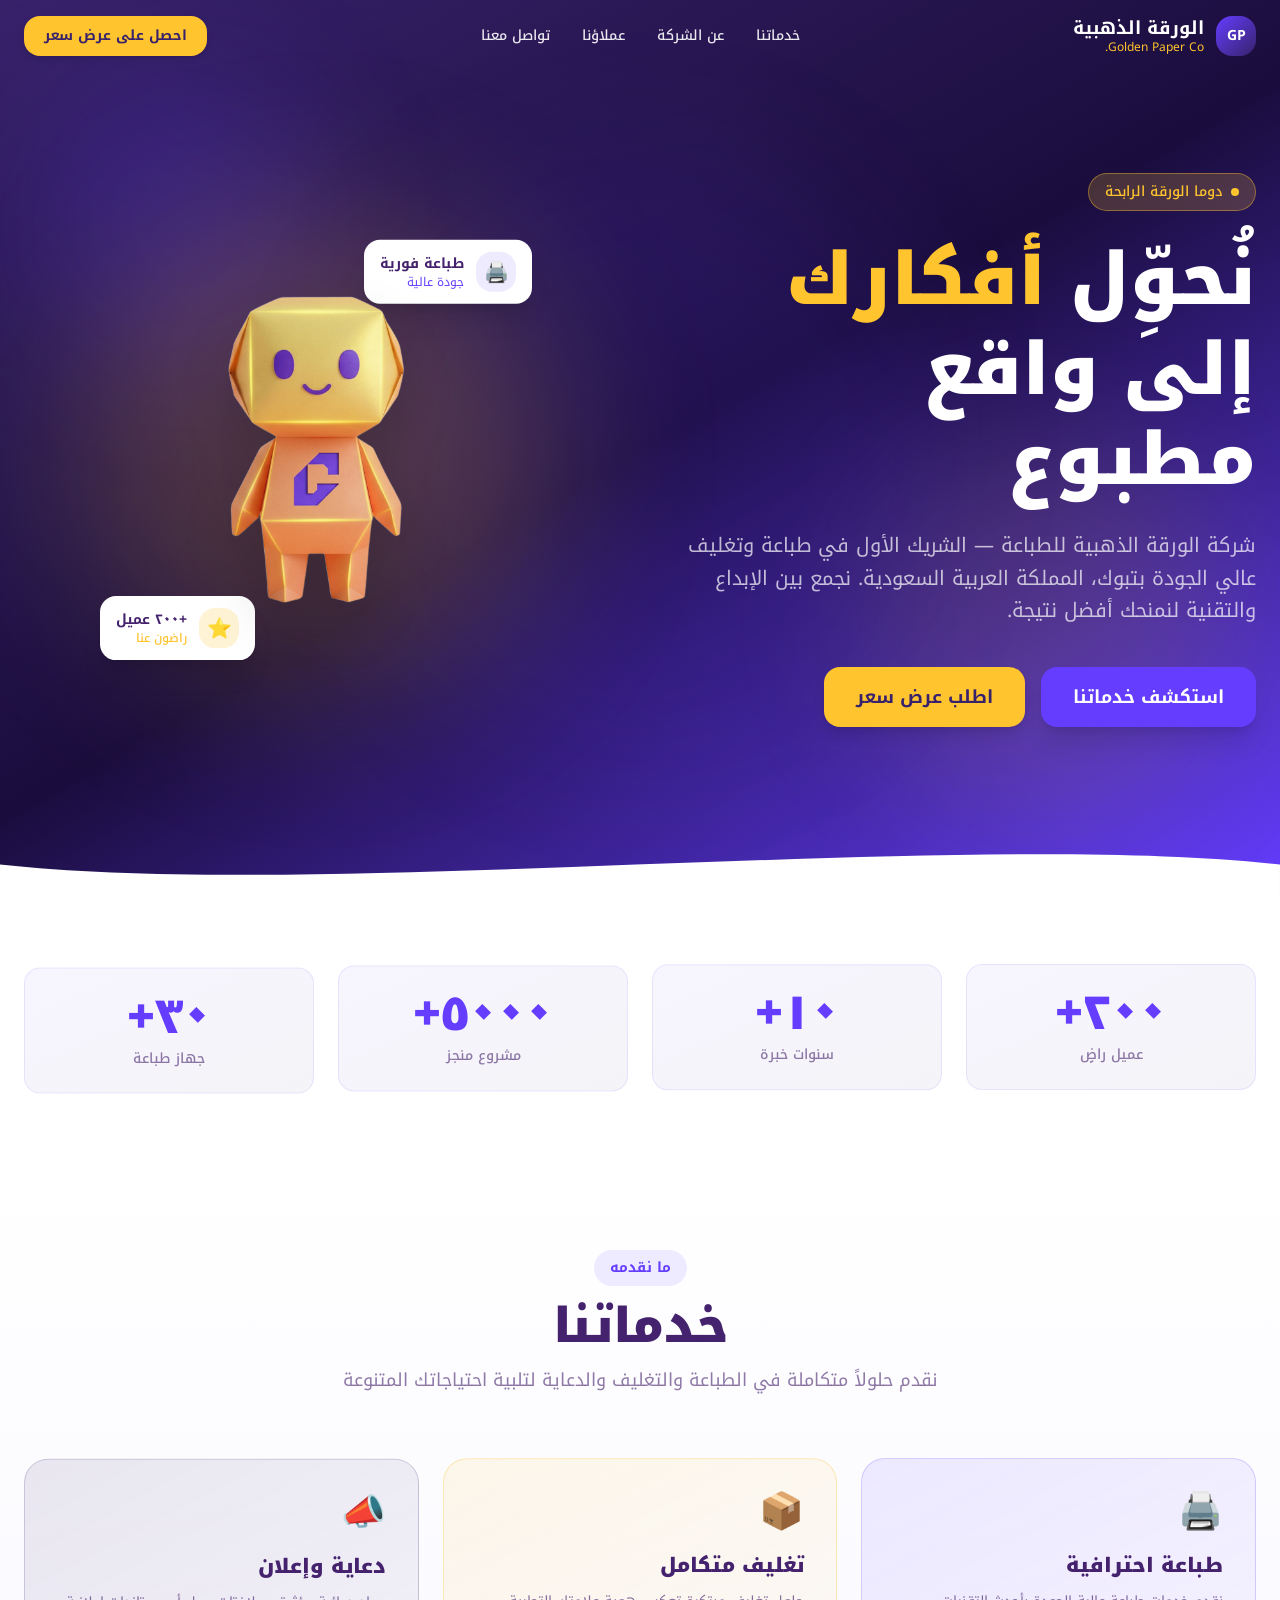
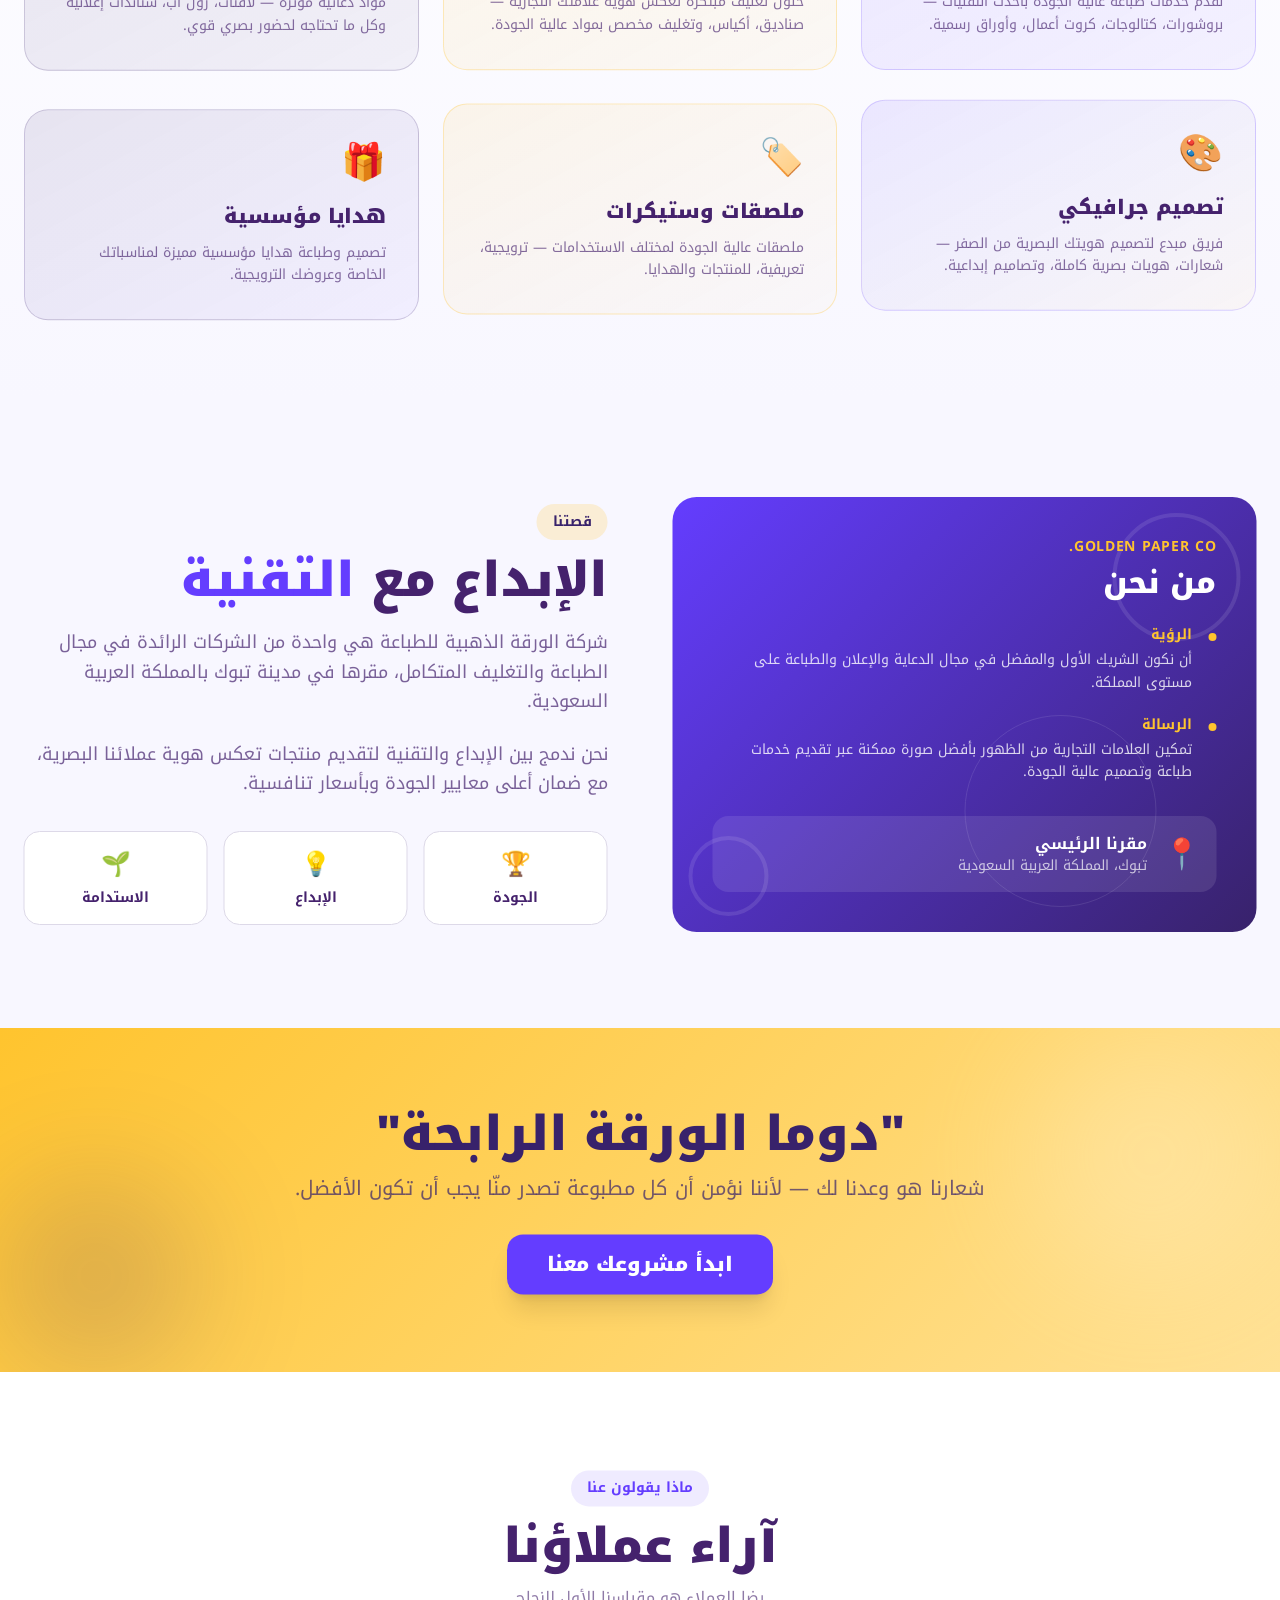
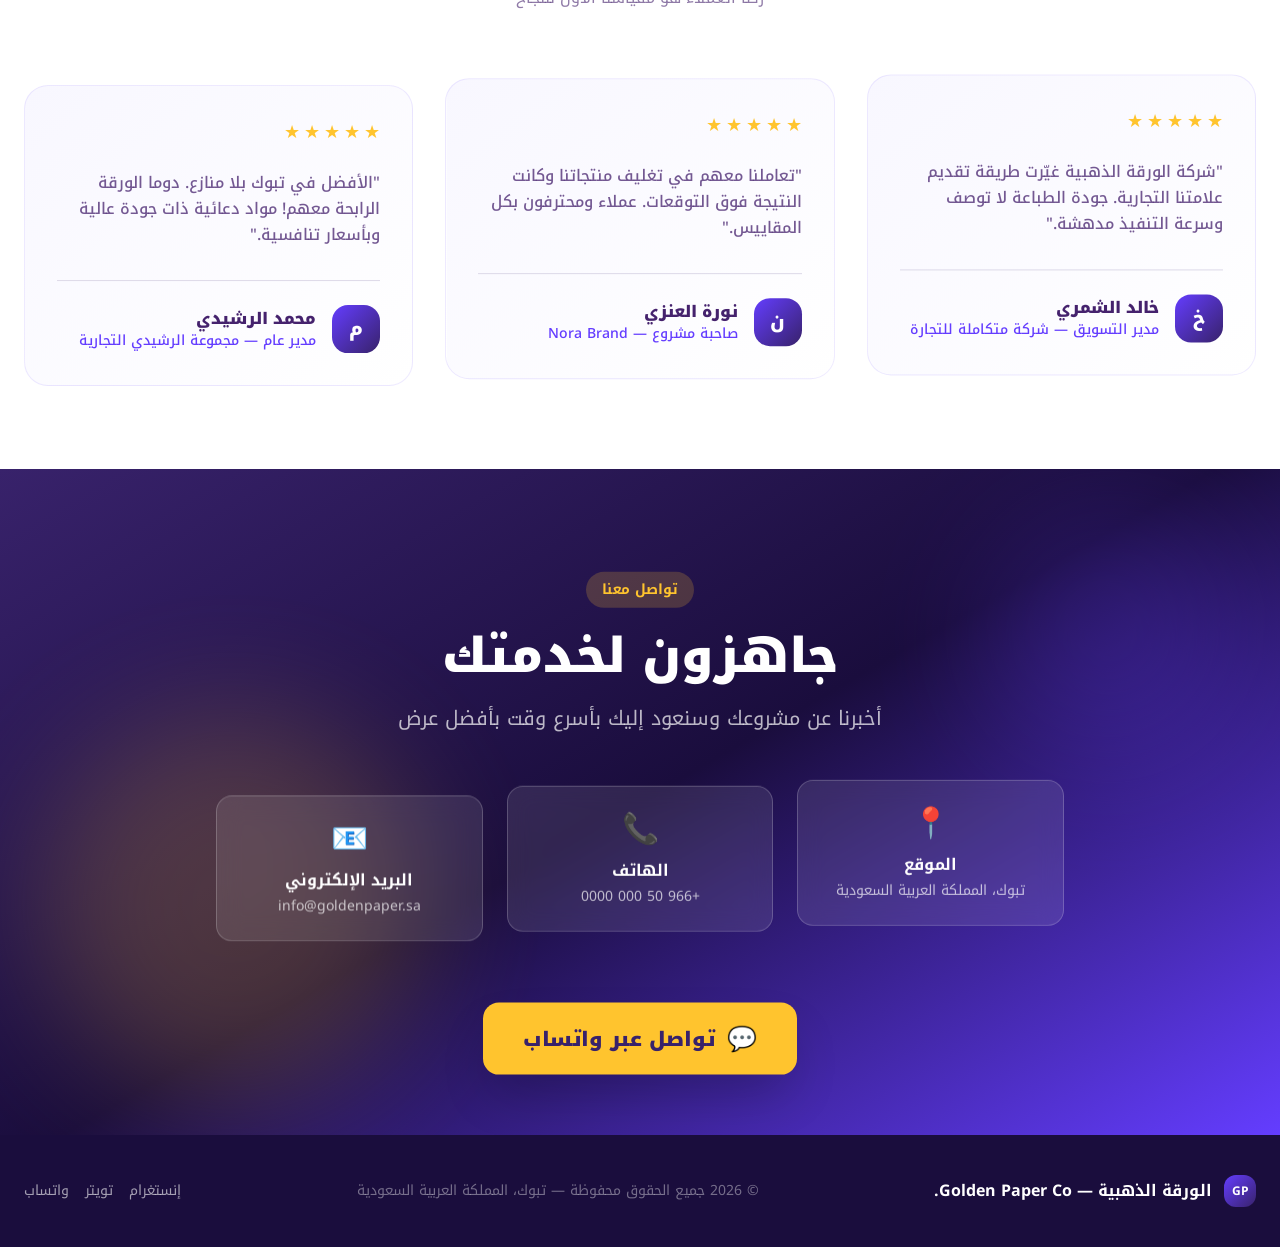
==== index.html @ 561e0253 "Add index.html" ====
<!DOCTYPE html>
<html lang="ar" dir="rtl">
  <head>
    <meta charset="UTF-8" />
    <meta name="viewport" content="width=device-width, initial-scale=1.0, maximum-scale=1" />
    <title>الورقة الذهبية للطباعة | Golden Paper Co.</title>
    <link rel="icon" type="image/svg+xml" href="./favicon.svg" />
    <link rel="preconnect" href="https://fonts.googleapis.com">
    <link rel="preconnect" href="https://fonts.gstatic.com" crossorigin>
    <link href="https://fonts.googleapis.com/css2?family=Noto+Kufi+Arabic:wght@300;400;500;600;700;800;900&family=Cairo:wght@400;600;700;800;900&display=swap" rel="stylesheet">
    <script type="module" crossorigin src="./assets/index-0YyhWwNu.js"></script>
    <link rel="stylesheet" crossorigin href="./assets/index-PAVmqvat.css">
  </head>
  <body>
    <div id="root"></div>
  </body>
</html>
---- assets/index-PAVmqvat.css ----
@layer properties{@supports (((-webkit-hyphens:none)) and (not (margin-trim:inline))) or ((-moz-orient:inline) and (not (color:rgb(from red r g b)))){*,:before,:after,::backdrop{--tw-translate-x:0;--tw-translate-y:0;--tw-translate-z:0;--tw-scale-x:1;--tw-scale-y:1;--tw-scale-z:1;--tw-rotate-x:initial;--tw-rotate-y:initial;--tw-rotate-z:initial;--tw-skew-x:initial;--tw-skew-y:initial;--tw-space-y-reverse:0;--tw-space-x-reverse:0;--tw-border-style:solid;--tw-gradient-position:initial;--tw-gradient-from:#0000;--tw-gradient-via:#0000;--tw-gradient-to:#0000;--tw-gradient-stops:initial;--tw-gradient-via-stops:initial;--tw-gradient-from-position:0%;--tw-gradient-via-position:50%;--tw-gradient-to-position:100%;--tw-leading:initial;--tw-font-weight:initial;--tw-tracking:initial;--tw-ordinal:initial;--tw-slashed-zero:initial;--tw-numeric-figure:initial;--tw-numeric-spacing:initial;--tw-numeric-fraction:initial;--tw-shadow:0 0 #0000;--tw-shadow-color:initial;--tw-shadow-alpha:100%;--tw-inset-shadow:0 0 #0000;--tw-inset-shadow-color:initial;--tw-inset-shadow-alpha:100%;--tw-ring-color:initial;--tw-ring-shadow:0 0 #0000;--tw-inset-ring-color:initial;--tw-inset-ring-shadow:0 0 #0000;--tw-ring-inset:initial;--tw-ring-offset-width:0px;--tw-ring-offset-color:#fff;--tw-ring-offset-shadow:0 0 #0000;--tw-outline-style:solid;--tw-blur:initial;--tw-brightness:initial;--tw-contrast:initial;--tw-grayscale:initial;--tw-hue-rotate:initial;--tw-invert:initial;--tw-opacity:initial;--tw-saturate:initial;--tw-sepia:initial;--tw-drop-shadow:initial;--tw-drop-shadow-color:initial;--tw-drop-shadow-alpha:100%;--tw-drop-shadow-size:initial;--tw-backdrop-blur:initial;--tw-backdrop-brightness:initial;--tw-backdrop-contrast:initial;--tw-backdrop-grayscale:initial;--tw-backdrop-hue-rotate:initial;--tw-backdrop-invert:initial;--tw-backdrop-opacity:initial;--tw-backdrop-saturate:initial;--tw-backdrop-sepia:initial;--tw-duration:initial;--tw-ease:initial;--tw-content:"";--tw-animation-delay:0s;--tw-animation-direction:normal;--tw-animation-duration:initial;--tw-animation-fill-mode:none;--tw-animation-iteration-count:1;--tw-enter-blur:0;--tw-enter-opacity:1;--tw-enter-rotate:0;--tw-enter-scale:1;--tw-enter-translate-x:0;--tw-enter-translate-y:0;--tw-exit-blur:0;--tw-exit-opacity:1;--tw-exit-rotate:0;--tw-exit-scale:1;--tw-exit-translate-x:0;--tw-exit-translate-y:0}}}@layer theme{:root,:host{--color-red-50:oklch(97.1% .013 17.38);--color-red-300:oklch(80.8% .114 19.571);--color-red-400:oklch(70.4% .191 22.216);--color-red-500:oklch(63.7% .237 25.331);--color-red-600:oklch(57.7% .245 27.325);--color-gray-50:oklch(98.5% .002 247.839);--color-gray-600:oklch(44.6% .03 256.802);--color-gray-900:oklch(21% .034 264.665);--color-black:#000;--color-white:#fff;--spacing:.25rem;--container-sm:24rem;--container-md:28rem;--container-lg:32rem;--container-xl:36rem;--container-2xl:42rem;--container-4xl:56rem;--container-7xl:80rem;--text-xs:.75rem;--text-xs--line-height:calc(1 / .75);--text-sm:.875rem;--text-sm--line-height:calc(1.25 / .875);--text-base:1rem;--text-base--line-height: 1.5 ;--text-lg:1.125rem;--text-lg--line-height:calc(1.75 / 1.125);--text-xl:1.25rem;--text-xl--line-height:calc(1.75 / 1.25);--text-2xl:1.5rem;--text-2xl--line-height:calc(2 / 1.5);--text-3xl:1.875rem;--text-3xl--line-height: 1.2 ;--text-4xl:2.25rem;--text-4xl--line-height:calc(2.5 / 2.25);--text-5xl:3rem;--text-5xl--line-height:1;--text-6xl:3.75rem;--text-6xl--line-height:1;--text-7xl:4.5rem;--text-7xl--line-height:1;--font-weight-normal:400;--font-weight-medium:500;--font-weight-semibold:600;--font-weight-bold:700;--font-weight-black:900;--tracking-tight:-.025em;--tracking-wider:.05em;--tracking-widest:.1em;--leading-tight:1.25;--leading-snug:1.375;--leading-normal:1.5;--leading-relaxed:1.625;--radius-2xl:1rem;--radius-3xl:1.5rem;--drop-shadow-2xl:0 25px 25px #00000026;--ease-in-out:cubic-bezier(.4, 0, .2, 1);--animate-spin:spin 1s linear infinite;--animate-pulse:pulse 2s cubic-bezier(.4, 0, .6, 1) infinite;--blur-md:12px;--blur-3xl:64px;--aspect-video:16 / 9;--default-transition-duration:.15s;--default-transition-timing-function:cubic-bezier(.4, 0, .2, 1);--default-font-family:var(--app-font-sans);--default-mono-font-family:var(--app-font-mono);--color-border:hsl(var(--border))}}@layer base{*,:after,:before,::backdrop{box-sizing:border-box;border:0 solid;margin:0;padding:0}::file-selector-button{box-sizing:border-box;border:0 solid;margin:0;padding:0}html,:host{-webkit-text-size-adjust:100%;tab-size:4;line-height:1.5;font-family:var(--default-font-family,ui-sans-serif, system-ui, sans-serif, "Apple Color Emoji", "Segoe UI Emoji", "Segoe UI Symbol", "Noto Color Emoji");font-feature-settings:var(--default-font-feature-settings,normal);font-variation-settings:var(--default-font-variation-settings,normal);-webkit-tap-highlight-color:transparent}hr{height:0;color:inherit;border-top-width:1px}abbr:where([title]){-webkit-text-decoration:underline dotted;text-decoration:underline dotted}h1,h2,h3,h4,h5,h6{font-size:inherit;font-weight:inherit}a{color:inherit;-webkit-text-decoration:inherit;text-decoration:inherit}b,strong{font-weight:bolder}code,kbd,samp,pre{font-family:var(--default-mono-font-family,ui-monospace, SFMono-Regular, Menlo, Monaco, Consolas, "Liberation Mono", "Courier New", monospace);font-feature-settings:var(--default-mono-font-feature-settings,normal);font-variation-settings:var(--default-mono-font-variation-settings,normal);font-size:1em}small{font-size:80%}sub,sup{vertical-align:baseline;font-size:75%;line-height:0;position:relative}sub{bottom:-.25em}sup{top:-.5em}table{text-indent:0;border-color:inherit;border-collapse:collapse}:-moz-focusring{outline:auto}progress{vertical-align:baseline}summary{display:list-item}ol,ul,menu{list-style:none}img,svg,video,canvas,audio,iframe,embed,object{vertical-align:middle;display:block}img,video{max-width:100%;height:auto}button,input,select,optgroup,textarea{font:inherit;font-feature-settings:inherit;font-variation-settings:inherit;letter-spacing:inherit;color:inherit;opacity:1;background-color:#0000;border-radius:0}::file-selector-button{font:inherit;font-feature-settings:inherit;font-variation-settings:inherit;letter-spacing:inherit;color:inherit;opacity:1;background-color:#0000;border-radius:0}:where(select:is([multiple],[size])) optgroup{font-weight:bolder}:where(select:is([multiple],[size])) optgroup option{padding-inline-start:20px}::file-selector-button{margin-inline-end:4px}::placeholder{opacity:1}@supports (not ((-webkit-appearance:-apple-pay-button))) or (contain-intrinsic-size:1px){::placeholder{color:currentColor}@supports (color:color-mix(in lab,red,red)){::placeholder{color:color-mix(in oklab,currentcolor 50%,transparent)}}}textarea{resize:vertical}::-webkit-search-decoration{-webkit-appearance:none}::-webkit-date-and-time-value{min-height:1lh;text-align:inherit}::-webkit-datetime-edit{display:inline-flex}::-webkit-datetime-edit-fields-wrapper{padding:0}::-webkit-datetime-edit{padding-block:0}::-webkit-datetime-edit-year-field{padding-block:0}::-webkit-datetime-edit-month-field{padding-block:0}::-webkit-datetime-edit-day-field{padding-block:0}::-webkit-datetime-edit-hour-field{padding-block:0}::-webkit-datetime-edit-minute-field{padding-block:0}::-webkit-datetime-edit-second-field{padding-block:0}::-webkit-datetime-edit-millisecond-field{padding-block:0}::-webkit-datetime-edit-meridiem-field{padding-block:0}::-webkit-calendar-picker-indicator{line-height:1}:-moz-ui-invalid{box-shadow:none}button,input:where([type=button],[type=reset],[type=submit]){appearance:button}::file-selector-button{appearance:button}::-webkit-inner-spin-button{height:auto}::-webkit-outer-spin-button{height:auto}[hidden]:where(:not([hidden=until-found])){display:none!important}*{border-color:hsl(var(--border))}body{background-color:hsl(var(--background));font-family:var(--app-font-sans);color:hsl(var(--foreground));-webkit-font-smoothing:antialiased;-moz-osx-font-smoothing:grayscale;direction:rtl}}@layer components;@layer utilities{.\@container\/field-group{container:field-group/inline-size}.pointer-events-auto{pointer-events:auto}.pointer-events-none{pointer-events:none}.invisible{visibility:hidden}.visible{visibility:visible}.sr-only{clip-path:inset(50%);white-space:nowrap;border-width:0;width:1px;height:1px;margin:-1px;padding:0;position:absolute;overflow:hidden}.absolute{position:absolute}.fixed{position:fixed}.relative{position:relative}.static{position:static}.inset-0{inset:calc(var(--spacing) * 0)}.inset-x-0{inset-inline:calc(var(--spacing) * 0)}.inset-y-0{inset-block:calc(var(--spacing) * 0)}.start{inset-inline-start:var(--spacing)}.-top-6{top:calc(var(--spacing) * -6)}.-top-12{top:calc(var(--spacing) * -12)}.top-0{top:calc(var(--spacing) * 0)}.top-1\.5{top:calc(var(--spacing) * 1.5)}.top-1\/2{top:50%}.top-2{top:calc(var(--spacing) * 2)}.top-3\.5{top:calc(var(--spacing) * 3.5)}.top-4{top:calc(var(--spacing) * 4)}.top-10{top:calc(var(--spacing) * 10)}.top-20{top:calc(var(--spacing) * 20)}.top-\[1px\]{top:1px}.top-\[50\%\]{top:50%}.top-\[60\%\]{top:60%}.top-full{top:100%}.-right-6{right:calc(var(--spacing) * -6)}.-right-12{right:calc(var(--spacing) * -12)}.right-0{right:calc(var(--spacing) * 0)}.right-1{right:calc(var(--spacing) * 1)}.right-2{right:calc(var(--spacing) * 2)}.right-3{right:calc(var(--spacing) * 3)}.right-4{right:calc(var(--spacing) * 4)}.right-10{right:calc(var(--spacing) * 10)}.-bottom-6{bottom:calc(var(--spacing) * -6)}.-bottom-12{bottom:calc(var(--spacing) * -12)}.bottom-0{bottom:calc(var(--spacing) * 0)}.bottom-4{bottom:calc(var(--spacing) * 4)}.bottom-10{bottom:calc(var(--spacing) * 10)}.bottom-20{bottom:calc(var(--spacing) * 20)}.-left-6{left:calc(var(--spacing) * -6)}.-left-12{left:calc(var(--spacing) * -12)}.left-0{left:calc(var(--spacing) * 0)}.left-1\/2{left:50%}.left-2{left:calc(var(--spacing) * 2)}.left-4{left:calc(var(--spacing) * 4)}.left-10{left:calc(var(--spacing) * 10)}.left-\[50\%\]{left:50%}.z-10{z-index:10}.z-20{z-index:20}.z-50{z-index:50}.z-\[1\]{z-index:1}.z-\[100\]{z-index:100}.order-first{order:-9999}.order-last{order:9999}.\!m-0{margin:calc(var(--spacing) * 0)!important}.-mx-1{margin-inline:calc(var(--spacing) * -1)}.mx-2{margin-inline:calc(var(--spacing) * 2)}.mx-3\.5{margin-inline:calc(var(--spacing) * 3.5)}.mx-4{margin-inline:calc(var(--spacing) * 4)}.mx-auto{margin-inline:auto}.-my-2{margin-block:calc(var(--spacing) * -2)}.my-0{margin-block:calc(var(--spacing) * 0)}.my-0\.5{margin-block:calc(var(--spacing) * .5)}.my-1{margin-block:calc(var(--spacing) * 1)}.-mt-4{margin-top:calc(var(--spacing) * -4)}.mt-1\.5{margin-top:calc(var(--spacing) * 1.5)}.mt-2{margin-top:calc(var(--spacing) * 2)}.mt-4{margin-top:calc(var(--spacing) * 4)}.mt-8{margin-top:calc(var(--spacing) * 8)}.mt-24{margin-top:calc(var(--spacing) * 24)}.mt-auto{margin-top:auto}.mr-2{margin-right:calc(var(--spacing) * 2)}.mb-1{margin-bottom:calc(var(--spacing) * 1)}.mb-2{margin-bottom:calc(var(--spacing) * 2)}.mb-3{margin-bottom:calc(var(--spacing) * 3)}.mb-4{margin-bottom:calc(var(--spacing) * 4)}.mb-5{margin-bottom:calc(var(--spacing) * 5)}.mb-6{margin-bottom:calc(var(--spacing) * 6)}.mb-8{margin-bottom:calc(var(--spacing) * 8)}.mb-10{margin-bottom:calc(var(--spacing) * 10)}.mb-12{margin-bottom:calc(var(--spacing) * 12)}.mb-16{margin-bottom:calc(var(--spacing) * 16)}.-ml-4{margin-left:calc(var(--spacing) * -4)}.ml-1{margin-left:calc(var(--spacing) * 1)}.ml-4{margin-left:calc(var(--spacing) * 4)}.ml-auto{margin-left:auto}.line-clamp-2{-webkit-line-clamp:2;-webkit-box-orient:vertical;display:-webkit-box;overflow:hidden}.block{display:block}.flex{display:flex}.grid{display:grid}.hidden{display:none}.inline-block{display:inline-block}.inline-flex{display:inline-flex}.table{display:table}.aspect-square{aspect-ratio:1}.aspect-video{aspect-ratio:var(--aspect-video)}.size-4{width:calc(var(--spacing) * 4);height:calc(var(--spacing) * 4)}.size-6{width:calc(var(--spacing) * 6);height:calc(var(--spacing) * 6)}.size-8{width:calc(var(--spacing) * 8);height:calc(var(--spacing) * 8)}.size-10{width:calc(var(--spacing) * 10);height:calc(var(--spacing) * 10)}.size-\[--cell-size\]{width:--cell-size;height:--cell-size}.h-0\.5{height:calc(var(--spacing) * .5)}.h-1\.5{height:calc(var(--spacing) * 1.5)}.h-2{height:calc(var(--spacing) * 2)}.h-2\.5{height:calc(var(--spacing) * 2.5)}.h-3{height:calc(var(--spacing) * 3)}.h-3\.5{height:calc(var(--spacing) * 3.5)}.h-4{height:calc(var(--spacing) * 4)}.h-5{height:calc(var(--spacing) * 5)}.h-6{height:calc(var(--spacing) * 6)}.h-7{height:calc(var(--spacing) * 7)}.h-8{height:calc(var(--spacing) * 8)}.h-9{height:calc(var(--spacing) * 9)}.h-10{height:calc(var(--spacing) * 10)}.h-12{height:calc(var(--spacing) * 12)}.h-20{height:calc(var(--spacing) * 20)}.h-32{height:calc(var(--spacing) * 32)}.h-48{height:calc(var(--spacing) * 48)}.h-64{height:calc(var(--spacing) * 64)}.h-72{height:calc(var(--spacing) * 72)}.h-96{height:calc(var(--spacing) * 96)}.h-\[--cell-size\]{height:--cell-size}.h-\[1px\]{height:1px}.h-\[600px\]{height:600px}.h-\[var\(--radix-navigation-menu-viewport-height\)\]{height:var(--radix-navigation-menu-viewport-height)}.h-\[var\(--radix-select-trigger-height\)\]{height:var(--radix-select-trigger-height)}.h-auto{height:auto}.h-full{height:100%}.h-px{height:1px}.h-svh{height:100svh}.max-h-\[--radix-context-menu-content-available-height\]{max-height:--radix-context-menu-content-available-height}.max-h-\[--radix-select-content-available-height\]{max-height:--radix-select-content-available-height}.max-h-\[300px\]{max-height:300px}.max-h-\[var\(--radix-dropdown-menu-content-available-height\)\]{max-height:var(--radix-dropdown-menu-content-available-height)}.max-h-screen{max-height:100vh}.min-h-0{min-height:calc(var(--spacing) * 0)}.min-h-8{min-height:calc(var(--spacing) * 8)}.min-h-9{min-height:calc(var(--spacing) * 9)}.min-h-10{min-height:calc(var(--spacing) * 10)}.min-h-\[60px\]{min-height:60px}.min-h-screen{min-height:100vh}.min-h-svh{min-height:100svh}.w-0{width:calc(var(--spacing) * 0)}.w-1{width:calc(var(--spacing) * 1)}.w-2{width:calc(var(--spacing) * 2)}.w-2\.5{width:calc(var(--spacing) * 2.5)}.w-3{width:calc(var(--spacing) * 3)}.w-3\.5{width:calc(var(--spacing) * 3.5)}.w-3\/4{width:75%}.w-4{width:calc(var(--spacing) * 4)}.w-5{width:calc(var(--spacing) * 5)}.w-7{width:calc(var(--spacing) * 7)}.w-8{width:calc(var(--spacing) * 8)}.w-9{width:calc(var(--spacing) * 9)}.w-10{width:calc(var(--spacing) * 10)}.w-12{width:calc(var(--spacing) * 12)}.w-20{width:calc(var(--spacing) * 20)}.w-32{width:calc(var(--spacing) * 32)}.w-48{width:calc(var(--spacing) * 48)}.w-64{width:calc(var(--spacing) * 64)}.w-72{width:calc(var(--spacing) * 72)}.w-96{width:calc(var(--spacing) * 96)}.w-\[--cell-size\]{width:--cell-size}.w-\[1px\]{width:1px}.w-\[100px\]{width:100px}.w-\[600px\]{width:600px}.w-\[var\(--sidebar-width\)\]{width:var(--sidebar-width)}.w-auto{width:auto}.w-fit{width:fit-content}.w-full{width:100%}.w-max{width:max-content}.w-px{width:1px}.max-w-2xl{max-width:var(--container-2xl)}.max-w-4xl{max-width:var(--container-4xl)}.max-w-7xl{max-width:var(--container-7xl)}.max-w-\[var\(--skeleton-width\)\]{max-width:var(--skeleton-width)}.max-w-lg{max-width:var(--container-lg)}.max-w-max{max-width:max-content}.max-w-md{max-width:var(--container-md)}.max-w-sm{max-width:var(--container-sm)}.max-w-xl{max-width:var(--container-xl)}.min-w-0{min-width:calc(var(--spacing) * 0)}.min-w-5{min-width:calc(var(--spacing) * 5)}.min-w-8{min-width:calc(var(--spacing) * 8)}.min-w-9{min-width:calc(var(--spacing) * 9)}.min-w-10{min-width:calc(var(--spacing) * 10)}.min-w-\[--cell-size\]{min-width:--cell-size}.min-w-\[8rem\]{min-width:8rem}.min-w-\[12rem\]{min-width:12rem}.min-w-\[var\(--radix-select-trigger-width\)\]{min-width:var(--radix-select-trigger-width)}.flex-1{flex:1}.shrink-0{flex-shrink:0}.grow{flex-grow:1}.grow-0{flex-grow:0}.basis-full{flex-basis:100%}.caption-bottom{caption-side:bottom}.border-collapse{border-collapse:collapse}.origin-\[--radix-context-menu-content-transform-origin\]{transform-origin:--radix-context-menu-content-transform-origin}.origin-\[--radix-dropdown-menu-content-transform-origin\]{transform-origin:--radix-dropdown-menu-content-transform-origin}.origin-\[--radix-hover-card-content-transform-origin\]{transform-origin:--radix-hover-card-content-transform-origin}.origin-\[--radix-menubar-content-transform-origin\]{transform-origin:--radix-menubar-content-transform-origin}.origin-\[--radix-popover-content-transform-origin\]{transform-origin:--radix-popover-content-transform-origin}.origin-\[--radix-select-content-transform-origin\]{transform-origin:--radix-select-content-transform-origin}.origin-\[--radix-tooltip-content-transform-origin\]{transform-origin:--radix-tooltip-content-transform-origin}.-translate-x-1\/2{--tw-translate-x: -50% ;translate:var(--tw-translate-x) var(--tw-translate-y)}.-translate-x-px{--tw-translate-x:-1px;translate:var(--tw-translate-x) var(--tw-translate-y)}.translate-x-\[-50\%\]{--tw-translate-x:-50%;translate:var(--tw-translate-x) var(--tw-translate-y)}.translate-x-px{--tw-translate-x:1px;translate:var(--tw-translate-x) var(--tw-translate-y)}.-translate-y-1\/2{--tw-translate-y: -50% ;translate:var(--tw-translate-x) var(--tw-translate-y)}.translate-y-\[-50\%\]{--tw-translate-y:-50%;translate:var(--tw-translate-x) var(--tw-translate-y)}.scale-125{--tw-scale-x:125%;--tw-scale-y:125%;--tw-scale-z:125%;scale:var(--tw-scale-x) var(--tw-scale-y)}.rotate-45{rotate:45deg}.rotate-90{rotate:90deg}.transform{transform:var(--tw-rotate-x,) var(--tw-rotate-y,) var(--tw-rotate-z,) var(--tw-skew-x,) var(--tw-skew-y,)}.animate-caret-blink{animation:1.25s ease-out infinite caret-blink}.animate-in{animation:enter var(--tw-animation-duration,var(--tw-duration,.15s))var(--tw-ease,ease)var(--tw-animation-delay,0s)var(--tw-animation-iteration-count,1)var(--tw-animation-direction,normal)var(--tw-animation-fill-mode,none)}.animate-pulse{animation:var(--animate-pulse)}.animate-spin{animation:var(--animate-spin)}.cursor-default{cursor:default}.cursor-pointer{cursor:pointer}.cursor-text{cursor:text}.touch-none{touch-action:none}.resize-none{resize:none}.list-disc{list-style-type:disc}.list-none{list-style-type:none}.grid-cols-1{grid-template-columns:repeat(1,minmax(0,1fr))}.grid-cols-2{grid-template-columns:repeat(2,minmax(0,1fr))}.grid-cols-3{grid-template-columns:repeat(3,minmax(0,1fr))}.flex-col{flex-direction:column}.flex-col-reverse{flex-direction:column-reverse}.flex-row{flex-direction:row}.flex-wrap{flex-wrap:wrap}.place-content-center{place-content:center}.items-center{align-items:center}.items-end{align-items:flex-end}.items-start{align-items:flex-start}.items-stretch{align-items:stretch}.justify-between{justify-content:space-between}.justify-center{justify-content:center}.justify-start{justify-content:flex-start}.gap-1{gap:calc(var(--spacing) * 1)}.gap-1\.5{gap:calc(var(--spacing) * 1.5)}.gap-2{gap:calc(var(--spacing) * 2)}.gap-2\.5{gap:calc(var(--spacing) * 2.5)}.gap-3{gap:calc(var(--spacing) * 3)}.gap-4{gap:calc(var(--spacing) * 4)}.gap-6{gap:calc(var(--spacing) * 6)}.gap-7{gap:calc(var(--spacing) * 7)}.gap-8{gap:calc(var(--spacing) * 8)}.gap-16{gap:calc(var(--spacing) * 16)}:where(.space-y-1\.5>:not(:last-child)){--tw-space-y-reverse:0;margin-block-start:calc(calc(var(--spacing) * 1.5) * var(--tw-space-y-reverse));margin-block-end:calc(calc(var(--spacing) * 1.5) * calc(1 - var(--tw-space-y-reverse)))}:where(.space-y-2>:not(:last-child)){--tw-space-y-reverse:0;margin-block-start:calc(calc(var(--spacing) * 2) * var(--tw-space-y-reverse));margin-block-end:calc(calc(var(--spacing) * 2) * calc(1 - var(--tw-space-y-reverse)))}:where(.space-y-5>:not(:last-child)){--tw-space-y-reverse:0;margin-block-start:calc(calc(var(--spacing) * 5) * var(--tw-space-y-reverse));margin-block-end:calc(calc(var(--spacing) * 5) * calc(1 - var(--tw-space-y-reverse)))}:where(.space-x-1>:not(:last-child)){--tw-space-x-reverse:0;margin-inline-start:calc(calc(var(--spacing) * 1) * var(--tw-space-x-reverse));margin-inline-end:calc(calc(var(--spacing) * 1) * calc(1 - var(--tw-space-x-reverse)))}:where(.space-x-4>:not(:last-child)){--tw-space-x-reverse:0;margin-inline-start:calc(calc(var(--spacing) * 4) * var(--tw-space-x-reverse));margin-inline-end:calc(calc(var(--spacing) * 4) * calc(1 - var(--tw-space-x-reverse)))}.self-stretch{align-self:stretch}.overflow-auto{overflow:auto}.overflow-hidden{overflow:hidden}.overflow-x-hidden{overflow-x:hidden}.overflow-y-auto{overflow-y:auto}.rounded-2xl{border-radius:var(--radius-2xl)}.rounded-3xl{border-radius:var(--radius-3xl)}.rounded-\[2px\]{border-radius:2px}.rounded-\[calc\(var\(--radius\)-5px\)\]{border-radius:calc(var(--radius) - 5px)}.rounded-\[inherit\]{border-radius:inherit}.rounded-full{border-radius:3.40282e38px}.rounded-lg{border-radius:var(--radius)}.rounded-md{border-radius:calc(var(--radius) - 2px)}.rounded-none{border-radius:0}.rounded-sm{border-radius:calc(var(--radius) - 4px)}.rounded-xl{border-radius:calc(var(--radius) + 4px)}.rounded-t-\[10px\]{border-top-left-radius:10px;border-top-right-radius:10px}.rounded-l-md{border-top-left-radius:calc(var(--radius) - 2px);border-bottom-left-radius:calc(var(--radius) - 2px)}.rounded-tl-sm{border-top-left-radius:calc(var(--radius) - 4px)}.rounded-r-md{border-top-right-radius:calc(var(--radius) - 2px);border-bottom-right-radius:calc(var(--radius) - 2px)}.border{border-style:var(--tw-border-style);border-width:1px}.border-0{border-style:var(--tw-border-style);border-width:0}.border-2{border-style:var(--tw-border-style);border-width:2px}.border-4{border-style:var(--tw-border-style);border-width:4px}.border-\[1\.5px\]{border-style:var(--tw-border-style);border-width:1.5px}.border-y{border-block-style:var(--tw-border-style);border-block-width:1px}.border-t{border-top-style:var(--tw-border-style);border-top-width:1px}.border-r{border-right-style:var(--tw-border-style);border-right-width:1px}.border-b{border-bottom-style:var(--tw-border-style);border-bottom-width:1px}.border-l{border-left-style:var(--tw-border-style);border-left-width:1px}.border-dashed{--tw-border-style:dashed;border-style:dashed}.\[border-color\:var\(--badge-outline\)\]{border-color:var(--badge-outline)}.\[border-color\:var\(--button-outline\)\]{border-color:var(--button-outline)}.border-\[\#643DFF\]\/10{border-color:#643dff1a}.border-\[\#643DFF\]\/20{border-color:#643dff33}.border-\[\#38226B\]\/20{border-color:#38226b33}.border-\[\#FFC42E\]\/30{border-color:#ffc42e4d}.border-\[\#FFC42E\]\/40{border-color:#ffc42e66}.border-\[--color-border\]{border-color:--color-border}.border-border,.border-border\/50{border-color:hsl(var(--border))}@supports (color:color-mix(in lab,red,red)){.border-border\/50{border-color:color-mix(in oklab,hsl(var(--border)) 50%,transparent)}}.border-destructive{border-color:hsl(var(--destructive))}.border-destructive-border{border-color:var(--destructive-border)}.border-destructive\/50{border-color:hsl(var(--destructive))}@supports (color:color-mix(in lab,red,red)){.border-destructive\/50{border-color:color-mix(in oklab,hsl(var(--destructive)) 50%,transparent)}}.border-input{border-color:hsl(var(--input))}.border-primary{border-color:hsl(var(--primary))}.border-primary-border{border-color:var(--primary-border)}.border-primary\/50{border-color:hsl(var(--primary))}@supports (color:color-mix(in lab,red,red)){.border-primary\/50{border-color:color-mix(in oklab,hsl(var(--primary)) 50%,transparent)}}.border-secondary-border{border-color:var(--secondary-border)}.border-sidebar-border{border-color:hsl(var(--sidebar-border))}.border-transparent{border-color:#0000}.border-white{border-color:var(--color-white)}.border-white\/20{border-color:#fff3}@supports (color:color-mix(in lab,red,red)){.border-white\/20{border-color:color-mix(in oklab,var(--color-white) 20%,transparent)}}.border-t-transparent{border-top-color:#0000}.border-l-transparent{border-left-color:#0000}.bg-\[\#1a0d3d\]{background-color:#1a0d3d}.bg-\[\#643DFF\]{background-color:#643dff}.bg-\[\#643DFF\]\/10{background-color:#643dff1a}.bg-\[\#643DFF\]\/20{background-color:#643dff33}.bg-\[\#38226B\]{background-color:#38226b}.bg-\[\#F8F7FF\]{background-color:#f8f7ff}.bg-\[\#FFC42E\]{background-color:#ffc42e}.bg-\[\#FFC42E\]\/10{background-color:#ffc42e1a}.bg-\[\#FFC42E\]\/20{background-color:#ffc42e33}.bg-\[--color-bg\]{background-color:--color-bg}.bg-accent{background-color:hsl(var(--accent))}.bg-background{background-color:hsl(var(--background))}.bg-black\/80{background-color:#000c}@supports (color:color-mix(in lab,red,red)){.bg-black\/80{background-color:color-mix(in oklab,var(--color-black) 80%,transparent)}}.bg-border{background-color:hsl(var(--border))}.bg-card{background-color:hsl(var(--card))}.bg-current{background-color:currentColor}.bg-destructive{background-color:hsl(var(--destructive))}.bg-foreground{background-color:hsl(var(--foreground))}.bg-gray-50{background-color:var(--color-gray-50)}.bg-input{background-color:hsl(var(--input))}.bg-muted,.bg-muted\/50{background-color:hsl(var(--muted))}@supports (color:color-mix(in lab,red,red)){.bg-muted\/50{background-color:color-mix(in oklab,hsl(var(--muted)) 50%,transparent)}}.bg-popover{background-color:hsl(var(--popover))}.bg-primary,.bg-primary\/10{background-color:hsl(var(--primary))}@supports (color:color-mix(in lab,red,red)){.bg-primary\/10{background-color:color-mix(in oklab,hsl(var(--primary)) 10%,transparent)}}.bg-primary\/20{background-color:hsl(var(--primary))}@supports (color:color-mix(in lab,red,red)){.bg-primary\/20{background-color:color-mix(in oklab,hsl(var(--primary)) 20%,transparent)}}.bg-secondary{background-color:hsl(var(--secondary))}.bg-sidebar{background-color:hsl(var(--sidebar))}.bg-sidebar-border{background-color:hsl(var(--sidebar-border))}.bg-transparent{background-color:#0000}.bg-white{background-color:var(--color-white)}.bg-white\/10{background-color:#ffffff1a}@supports (color:color-mix(in lab,red,red)){.bg-white\/10{background-color:color-mix(in oklab,var(--color-white) 10%,transparent)}}.bg-white\/95{background-color:#fffffff2}@supports (color:color-mix(in lab,red,red)){.bg-white\/95{background-color:color-mix(in oklab,var(--color-white) 95%,transparent)}}.bg-gradient-to-b{--tw-gradient-position:to bottom in oklab;background-image:linear-gradient(var(--tw-gradient-stops))}.bg-gradient-to-br{--tw-gradient-position:to bottom right in oklab;background-image:linear-gradient(var(--tw-gradient-stops))}.from-\[\#643DFF\]\/5{--tw-gradient-from:oklab(53.9112% .0554841 -.258642/.05);--tw-gradient-stops:var(--tw-gradient-via-stops,var(--tw-gradient-position), var(--tw-gradient-from) var(--tw-gradient-from-position), var(--tw-gradient-to) var(--tw-gradient-to-position))}.from-\[\#643DFF\]\/10{--tw-gradient-from:oklab(53.9112% .0554841 -.258642/.1);--tw-gradient-stops:var(--tw-gradient-via-stops,var(--tw-gradient-position), var(--tw-gradient-from) var(--tw-gradient-from-position), var(--tw-gradient-to) var(--tw-gradient-to-position))}.from-\[\#38226B\]\/10{--tw-gradient-from:oklab(32.4973% .0455995 -.111676/.1);--tw-gradient-stops:var(--tw-gradient-via-stops,var(--tw-gradient-position), var(--tw-gradient-from) var(--tw-gradient-from-position), var(--tw-gradient-to) var(--tw-gradient-to-position))}.from-\[\#F8F7FF\]{--tw-gradient-from:#f8f7ff;--tw-gradient-stops:var(--tw-gradient-via-stops,var(--tw-gradient-position), var(--tw-gradient-from) var(--tw-gradient-from-position), var(--tw-gradient-to) var(--tw-gradient-to-position))}.from-\[\#FFC42E\]\/10{--tw-gradient-from:oklab(85.0965% .0147167 .163036/.1);--tw-gradient-stops:var(--tw-gradient-via-stops,var(--tw-gradient-position), var(--tw-gradient-from) var(--tw-gradient-from-position), var(--tw-gradient-to) var(--tw-gradient-to-position))}.from-white{--tw-gradient-from:var(--color-white);--tw-gradient-stops:var(--tw-gradient-via-stops,var(--tw-gradient-position), var(--tw-gradient-from) var(--tw-gradient-from-position), var(--tw-gradient-to) var(--tw-gradient-to-position))}.to-\[\#643DFF\]\/5{--tw-gradient-to:oklab(53.9112% .0554841 -.258642/.05);--tw-gradient-stops:var(--tw-gradient-via-stops,var(--tw-gradient-position), var(--tw-gradient-from) var(--tw-gradient-from-position), var(--tw-gradient-to) var(--tw-gradient-to-position))}.to-\[\#38226B\]\/5{--tw-gradient-to:oklab(32.4973% .0455995 -.111676/.05);--tw-gradient-stops:var(--tw-gradient-via-stops,var(--tw-gradient-position), var(--tw-gradient-from) var(--tw-gradient-from-position), var(--tw-gradient-to) var(--tw-gradient-to-position))}.to-\[\#F8F7FF\]{--tw-gradient-to:#f8f7ff;--tw-gradient-stops:var(--tw-gradient-via-stops,var(--tw-gradient-position), var(--tw-gradient-from) var(--tw-gradient-from-position), var(--tw-gradient-to) var(--tw-gradient-to-position))}.to-\[\#FFC42E\]\/5{--tw-gradient-to:oklab(85.0965% .0147167 .163036/.05);--tw-gradient-stops:var(--tw-gradient-via-stops,var(--tw-gradient-position), var(--tw-gradient-from) var(--tw-gradient-from-position), var(--tw-gradient-to) var(--tw-gradient-to-position))}.to-\[\#FFE195\]\/5{--tw-gradient-to:oklab(91.7884% .00210553 .100235/.05);--tw-gradient-stops:var(--tw-gradient-via-stops,var(--tw-gradient-position), var(--tw-gradient-from) var(--tw-gradient-from-position), var(--tw-gradient-to) var(--tw-gradient-to-position))}.to-white{--tw-gradient-to:var(--color-white);--tw-gradient-stops:var(--tw-gradient-via-stops,var(--tw-gradient-position), var(--tw-gradient-from) var(--tw-gradient-from-position), var(--tw-gradient-to) var(--tw-gradient-to-position))}.fill-current{fill:currentColor}.fill-primary{fill:hsl(var(--primary))}.object-contain{object-fit:contain}.p-0{padding:calc(var(--spacing) * 0)}.p-1{padding:calc(var(--spacing) * 1)}.p-2{padding:calc(var(--spacing) * 2)}.p-3{padding:calc(var(--spacing) * 3)}.p-4{padding:calc(var(--spacing) * 4)}.p-6{padding:calc(var(--spacing) * 6)}.p-8{padding:calc(var(--spacing) * 8)}.p-10{padding:calc(var(--spacing) * 10)}.p-\[1px\]{padding:1px}.px-1{padding-inline:calc(var(--spacing) * 1)}.px-1\.5{padding-inline:calc(var(--spacing) * 1.5)}.px-2{padding-inline:calc(var(--spacing) * 2)}.px-2\.5{padding-inline:calc(var(--spacing) * 2.5)}.px-3{padding-inline:calc(var(--spacing) * 3)}.px-4{padding-inline:calc(var(--spacing) * 4)}.px-5{padding-inline:calc(var(--spacing) * 5)}.px-6{padding-inline:calc(var(--spacing) * 6)}.px-8{padding-inline:calc(var(--spacing) * 8)}.px-10{padding-inline:calc(var(--spacing) * 10)}.px-\[--cell-size\]{padding-inline:--cell-size}.py-0\.5{padding-block:calc(var(--spacing) * .5)}.py-1{padding-block:calc(var(--spacing) * 1)}.py-1\.5{padding-block:calc(var(--spacing) * 1.5)}.py-2{padding-block:calc(var(--spacing) * 2)}.py-2\.5{padding-block:calc(var(--spacing) * 2.5)}.py-3{padding-block:calc(var(--spacing) * 3)}.py-4{padding-block:calc(var(--spacing) * 4)}.py-5{padding-block:calc(var(--spacing) * 5)}.py-6{padding-block:calc(var(--spacing) * 6)}.py-10{padding-block:calc(var(--spacing) * 10)}.py-16{padding-block:calc(var(--spacing) * 16)}.py-20{padding-block:calc(var(--spacing) * 20)}.py-24{padding-block:calc(var(--spacing) * 24)}.py-32{padding-block:calc(var(--spacing) * 32)}.pt-0{padding-top:calc(var(--spacing) * 0)}.pt-3{padding-top:calc(var(--spacing) * 3)}.pt-4{padding-top:calc(var(--spacing) * 4)}.pt-6{padding-top:calc(var(--spacing) * 6)}.pr-1{padding-right:calc(var(--spacing) * 1)}.pr-2{padding-right:calc(var(--spacing) * 2)}.pr-2\.5{padding-right:calc(var(--spacing) * 2.5)}.pr-3{padding-right:calc(var(--spacing) * 3)}.pr-8{padding-right:calc(var(--spacing) * 8)}.pb-3{padding-bottom:calc(var(--spacing) * 3)}.pb-4{padding-bottom:calc(var(--spacing) * 4)}.pl-2{padding-left:calc(var(--spacing) * 2)}.pl-2\.5{padding-left:calc(var(--spacing) * 2.5)}.pl-3{padding-left:calc(var(--spacing) * 3)}.pl-4{padding-left:calc(var(--spacing) * 4)}.pl-8{padding-left:calc(var(--spacing) * 8)}.text-center{text-align:center}.text-left{text-align:left}.align-middle{vertical-align:middle}.font-mono{font-family:var(--app-font-mono)}.font-sans{font-family:var(--app-font-sans)}.text-2xl{font-size:var(--text-2xl);line-height:var(--tw-leading,var(--text-2xl--line-height))}.text-3xl{font-size:var(--text-3xl);line-height:var(--tw-leading,var(--text-3xl--line-height))}.text-4xl{font-size:var(--text-4xl);line-height:var(--tw-leading,var(--text-4xl--line-height))}.text-base{font-size:var(--text-base);line-height:var(--tw-leading,var(--text-base--line-height))}.text-lg{font-size:var(--text-lg);line-height:var(--tw-leading,var(--text-lg--line-height))}.text-sm{font-size:var(--text-sm);line-height:var(--tw-leading,var(--text-sm--line-height))}.text-sm\/relaxed{font-size:var(--text-sm);line-height:var(--leading-relaxed)}.text-xl{font-size:var(--text-xl);line-height:var(--tw-leading,var(--text-xl--line-height))}.text-xs{font-size:var(--text-xs);line-height:var(--tw-leading,var(--text-xs--line-height))}.text-\[0\.8rem\]{font-size:.8rem}.leading-none{--tw-leading:1;line-height:1}.leading-normal{--tw-leading:var(--leading-normal);line-height:var(--leading-normal)}.leading-relaxed{--tw-leading:var(--leading-relaxed);line-height:var(--leading-relaxed)}.leading-snug{--tw-leading:var(--leading-snug);line-height:var(--leading-snug)}.leading-tight{--tw-leading:var(--leading-tight);line-height:var(--leading-tight)}.font-black{--tw-font-weight:var(--font-weight-black);font-weight:var(--font-weight-black)}.font-bold{--tw-font-weight:var(--font-weight-bold);font-weight:var(--font-weight-bold)}.font-medium{--tw-font-weight:var(--font-weight-medium);font-weight:var(--font-weight-medium)}.font-normal{--tw-font-weight:var(--font-weight-normal);font-weight:var(--font-weight-normal)}.font-semibold{--tw-font-weight:var(--font-weight-semibold);font-weight:var(--font-weight-semibold)}.tracking-tight{--tw-tracking:var(--tracking-tight);letter-spacing:var(--tracking-tight)}.tracking-wider{--tw-tracking:var(--tracking-wider);letter-spacing:var(--tracking-wider)}.tracking-widest{--tw-tracking:var(--tracking-widest);letter-spacing:var(--tracking-widest)}.text-balance{text-wrap:balance}.break-words{overflow-wrap:break-word}.whitespace-nowrap{white-space:nowrap}.text-\[\#643DFF\]{color:#643dff}.text-\[\#38226B\]{color:#38226b}.text-\[\#38226B\]\/70{color:#38226bb3}.text-\[\#FFC42E\]{color:#ffc42e}.text-accent-foreground{color:hsl(var(--accent-foreground))}.text-card-foreground{color:hsl(var(--card-foreground))}.text-current{color:currentColor}.text-destructive{color:hsl(var(--destructive))}.text-destructive-foreground{color:hsl(var(--destructive-foreground))}.text-foreground,.text-foreground\/50{color:hsl(var(--foreground))}@supports (color:color-mix(in lab,red,red)){.text-foreground\/50{color:color-mix(in oklab,hsl(var(--foreground)) 50%,transparent)}}.text-foreground\/60{color:hsl(var(--foreground))}@supports (color:color-mix(in lab,red,red)){.text-foreground\/60{color:color-mix(in oklab,hsl(var(--foreground)) 60%,transparent)}}.text-foreground\/65{color:hsl(var(--foreground))}@supports (color:color-mix(in lab,red,red)){.text-foreground\/65{color:color-mix(in oklab,hsl(var(--foreground)) 65%,transparent)}}.text-foreground\/70{color:hsl(var(--foreground))}@supports (color:color-mix(in lab,red,red)){.text-foreground\/70{color:color-mix(in oklab,hsl(var(--foreground)) 70%,transparent)}}.text-foreground\/75{color:hsl(var(--foreground))}@supports (color:color-mix(in lab,red,red)){.text-foreground\/75{color:color-mix(in oklab,hsl(var(--foreground)) 75%,transparent)}}.text-foreground\/80{color:hsl(var(--foreground))}@supports (color:color-mix(in lab,red,red)){.text-foreground\/80{color:color-mix(in oklab,hsl(var(--foreground)) 80%,transparent)}}.text-gray-600{color:var(--color-gray-600)}.text-gray-900{color:var(--color-gray-900)}.text-muted-foreground{color:hsl(var(--muted-foreground))}.text-popover-foreground{color:hsl(var(--popover-foreground))}.text-primary{color:hsl(var(--primary))}.text-primary-foreground{color:hsl(var(--primary-foreground))}.text-red-500{color:var(--color-red-500)}.text-secondary-foreground{color:hsl(var(--secondary-foreground))}.text-sidebar-foreground,.text-sidebar-foreground\/70{color:hsl(var(--sidebar-foreground))}@supports (color:color-mix(in lab,red,red)){.text-sidebar-foreground\/70{color:color-mix(in oklab,hsl(var(--sidebar-foreground)) 70%,transparent)}}.text-white{color:var(--color-white)}.text-white\/40{color:#fff6}@supports (color:color-mix(in lab,red,red)){.text-white\/40{color:color-mix(in oklab,var(--color-white) 40%,transparent)}}.text-white\/60{color:#fff9}@supports (color:color-mix(in lab,red,red)){.text-white\/60{color:color-mix(in oklab,var(--color-white) 60%,transparent)}}.text-white\/70{color:#ffffffb3}@supports (color:color-mix(in lab,red,red)){.text-white\/70{color:color-mix(in oklab,var(--color-white) 70%,transparent)}}.text-white\/80{color:#fffc}@supports (color:color-mix(in lab,red,red)){.text-white\/80{color:color-mix(in oklab,var(--color-white) 80%,transparent)}}.text-white\/90{color:#ffffffe6}@supports (color:color-mix(in lab,red,red)){.text-white\/90{color:color-mix(in oklab,var(--color-white) 90%,transparent)}}.uppercase{text-transform:uppercase}.tabular-nums{--tw-numeric-spacing:tabular-nums;font-variant-numeric:var(--tw-ordinal,) var(--tw-slashed-zero,) var(--tw-numeric-figure,) var(--tw-numeric-spacing,) var(--tw-numeric-fraction,)}.underline-offset-4{text-underline-offset:4px}.opacity-0{opacity:0}.opacity-10{opacity:.1}.opacity-20{opacity:.2}.opacity-50{opacity:.5}.opacity-60{opacity:.6}.opacity-70{opacity:.7}.opacity-90{opacity:.9}.shadow{--tw-shadow:0 1px 3px 0 var(--tw-shadow-color,#0000001a), 0 1px 2px -1px var(--tw-shadow-color,#0000001a);box-shadow:var(--tw-inset-shadow),var(--tw-inset-ring-shadow),var(--tw-ring-offset-shadow),var(--tw-ring-shadow),var(--tw-shadow)}.shadow-2xl{--tw-shadow:0 25px 50px -12px var(--tw-shadow-color,#00000040);box-shadow:var(--tw-inset-shadow),var(--tw-inset-ring-shadow),var(--tw-ring-offset-shadow),var(--tw-ring-shadow),var(--tw-shadow)}.shadow-\[0_0_0_1px_hsl\(var\(--sidebar-border\)\)\]{--tw-shadow:0 0 0 1px var(--tw-shadow-color,hsl(var(--sidebar-border)));box-shadow:var(--tw-inset-shadow),var(--tw-inset-ring-shadow),var(--tw-ring-offset-shadow),var(--tw-ring-shadow),var(--tw-shadow)}.shadow-lg{--tw-shadow:0 10px 15px -3px var(--tw-shadow-color,#0000001a), 0 4px 6px -4px var(--tw-shadow-color,#0000001a);box-shadow:var(--tw-inset-shadow),var(--tw-inset-ring-shadow),var(--tw-ring-offset-shadow),var(--tw-ring-shadow),var(--tw-shadow)}.shadow-md{--tw-shadow:0 4px 6px -1px var(--tw-shadow-color,#0000001a), 0 2px 4px -2px var(--tw-shadow-color,#0000001a);box-shadow:var(--tw-inset-shadow),var(--tw-inset-ring-shadow),var(--tw-ring-offset-shadow),var(--tw-ring-shadow),var(--tw-shadow)}.shadow-none{--tw-shadow:0 0 #0000;box-shadow:var(--tw-inset-shadow),var(--tw-inset-ring-shadow),var(--tw-ring-offset-shadow),var(--tw-ring-shadow),var(--tw-shadow)}.shadow-sm{--tw-shadow:0 1px 3px 0 var(--tw-shadow-color,#0000001a), 0 1px 2px -1px var(--tw-shadow-color,#0000001a);box-shadow:var(--tw-inset-shadow),var(--tw-inset-ring-shadow),var(--tw-ring-offset-shadow),var(--tw-ring-shadow),var(--tw-shadow)}.shadow-xl{--tw-shadow:0 20px 25px -5px var(--tw-shadow-color,#0000001a), 0 8px 10px -6px var(--tw-shadow-color,#0000001a);box-shadow:var(--tw-inset-shadow),var(--tw-inset-ring-shadow),var(--tw-ring-offset-shadow),var(--tw-ring-shadow),var(--tw-shadow)}.shadow-xs{--tw-shadow:0 1px 2px 0 var(--tw-shadow-color,#0000000d);box-shadow:var(--tw-inset-shadow),var(--tw-inset-ring-shadow),var(--tw-ring-offset-shadow),var(--tw-ring-shadow),var(--tw-shadow)}.ring-0{--tw-ring-shadow:var(--tw-ring-inset,) 0 0 0 calc(0px + var(--tw-ring-offset-width)) var(--tw-ring-color,currentcolor);box-shadow:var(--tw-inset-shadow),var(--tw-inset-ring-shadow),var(--tw-ring-offset-shadow),var(--tw-ring-shadow),var(--tw-shadow)}.ring-1{--tw-ring-shadow:var(--tw-ring-inset,) 0 0 0 calc(1px + var(--tw-ring-offset-width)) var(--tw-ring-color,currentcolor);box-shadow:var(--tw-inset-shadow),var(--tw-inset-ring-shadow),var(--tw-ring-offset-shadow),var(--tw-ring-shadow),var(--tw-shadow)}.ring-ring{--tw-ring-color:hsl(var(--ring))}.ring-sidebar-ring{--tw-ring-color:hsl(var(--sidebar-ring))}.ring-offset-background{--tw-ring-offset-color:hsl(var(--background))}.outline-hidden{--tw-outline-style:none;outline-style:none}@media(forced-colors:active){.outline-hidden{outline-offset:2px;outline:2px solid #0000}}.outline{outline-style:var(--tw-outline-style);outline-width:1px}.outline-2{outline-style:var(--tw-outline-style);outline-width:2px}.outline-offset-2{outline-offset:2px}.outline-transparent{outline-color:#0000}.blur-3xl{--tw-blur:blur(var(--blur-3xl));filter:var(--tw-blur,) var(--tw-brightness,) var(--tw-contrast,) var(--tw-grayscale,) var(--tw-hue-rotate,) var(--tw-invert,) var(--tw-saturate,) var(--tw-sepia,) var(--tw-drop-shadow,)}.drop-shadow-2xl{--tw-drop-shadow-size:drop-shadow(0 25px 25px var(--tw-drop-shadow-color,#00000026));--tw-drop-shadow:drop-shadow(var(--drop-shadow-2xl));filter:var(--tw-blur,) var(--tw-brightness,) var(--tw-contrast,) var(--tw-grayscale,) var(--tw-hue-rotate,) var(--tw-invert,) var(--tw-saturate,) var(--tw-sepia,) var(--tw-drop-shadow,)}.backdrop-blur-md{--tw-backdrop-blur:blur(var(--blur-md));-webkit-backdrop-filter:var(--tw-backdrop-blur,) var(--tw-backdrop-brightness,) var(--tw-backdrop-contrast,) var(--tw-backdrop-grayscale,) var(--tw-backdrop-hue-rotate,) var(--tw-backdrop-invert,) var(--tw-backdrop-opacity,) var(--tw-backdrop-saturate,) var(--tw-backdrop-sepia,);backdrop-filter:var(--tw-backdrop-blur,) var(--tw-backdrop-brightness,) var(--tw-backdrop-contrast,) var(--tw-backdrop-grayscale,) var(--tw-backdrop-hue-rotate,) var(--tw-backdrop-invert,) var(--tw-backdrop-opacity,) var(--tw-backdrop-saturate,) var(--tw-backdrop-sepia,)}.transition{transition-property:color,background-color,border-color,outline-color,text-decoration-color,fill,stroke,--tw-gradient-from,--tw-gradient-via,--tw-gradient-to,opacity,box-shadow,transform,translate,scale,rotate,filter,-webkit-backdrop-filter,backdrop-filter,display,content-visibility,overlay,pointer-events;transition-timing-function:var(--tw-ease,var(--default-transition-timing-function));transition-duration:var(--tw-duration,var(--default-transition-duration))}.transition-\[color\,box-shadow\]{transition-property:color,box-shadow;transition-timing-function:var(--tw-ease,var(--default-transition-timing-function));transition-duration:var(--tw-duration,var(--default-transition-duration))}.transition-\[left\,right\,width\]{transition-property:left,right,width;transition-timing-function:var(--tw-ease,var(--default-transition-timing-function));transition-duration:var(--tw-duration,var(--default-transition-duration))}.transition-\[margin\,opacity\]{transition-property:margin,opacity;transition-timing-function:var(--tw-ease,var(--default-transition-timing-function));transition-duration:var(--tw-duration,var(--default-transition-duration))}.transition-\[width\,height\,padding\]{transition-property:width,height,padding;transition-timing-function:var(--tw-ease,var(--default-transition-timing-function));transition-duration:var(--tw-duration,var(--default-transition-duration))}.transition-\[width\]{transition-property:width;transition-timing-function:var(--tw-ease,var(--default-transition-timing-function));transition-duration:var(--tw-duration,var(--default-transition-duration))}.transition-all{transition-property:all;transition-timing-function:var(--tw-ease,var(--default-transition-timing-function));transition-duration:var(--tw-duration,var(--default-transition-duration))}.transition-colors{transition-property:color,background-color,border-color,outline-color,text-decoration-color,fill,stroke,--tw-gradient-from,--tw-gradient-via,--tw-gradient-to;transition-timing-function:var(--tw-ease,var(--default-transition-timing-function));transition-duration:var(--tw-duration,var(--default-transition-duration))}.transition-opacity{transition-property:opacity;transition-timing-function:var(--tw-ease,var(--default-transition-timing-function));transition-duration:var(--tw-duration,var(--default-transition-duration))}.transition-transform{transition-property:transform,translate,scale,rotate;transition-timing-function:var(--tw-ease,var(--default-transition-timing-function));transition-duration:var(--tw-duration,var(--default-transition-duration))}.duration-100{--tw-duration:.1s;transition-duration:.1s}.duration-200{--tw-duration:.2s;transition-duration:.2s}.duration-300{--tw-duration:.3s;transition-duration:.3s}.duration-500{--tw-duration:.5s;transition-duration:.5s}.duration-1000{--tw-duration:1s;transition-duration:1s}.ease-in-out{--tw-ease:var(--ease-in-out);transition-timing-function:var(--ease-in-out)}.ease-linear{--tw-ease:linear;transition-timing-function:linear}.fade-in-0{--tw-enter-opacity:0}.outline-none{--tw-outline-style:none;outline-style:none}.select-none{-webkit-user-select:none;user-select:none}.zoom-in-95{--tw-enter-scale:.95}.\[--cell-size\:2rem\]{--cell-size:2rem}.group-focus-within\/menu-item\:opacity-100:is(:where(.group\/menu-item):focus-within *){opacity:1}@media(hover:hover){.group-hover\:scale-110:is(:where(.group):hover *){--tw-scale-x:110%;--tw-scale-y:110%;--tw-scale-z:110%;scale:var(--tw-scale-x) var(--tw-scale-y)}.group-hover\:opacity-100:is(:where(.group):hover *),.group-hover\/menu-item\:opacity-100:is(:where(.group\/menu-item):hover *){opacity:1}}.group-has-data-\[sidebar\=menu-action\]\/menu-item\:pr-8:is(:where(.group\/menu-item):has([data-sidebar=menu-action]) *){padding-right:calc(var(--spacing) * 8)}.group-has-\[\[data-orientation\=horizontal\]\]\/field\:text-balance:is(:where(.group\/field):has([data-orientation=horizontal]) *){text-wrap:balance}.group-has-\[\[data-slot\=item-description\]\]\/item\:translate-y-0\.5:is(:where(.group\/item):has([data-slot=item-description]) *){--tw-translate-y:calc(var(--spacing) * .5);translate:var(--tw-translate-x) var(--tw-translate-y)}.group-has-\[\[data-slot\=item-description\]\]\/item\:self-start:is(:where(.group\/item):has([data-slot=item-description]) *){align-self:flex-start}.group-has-\[\>input\]\/input-group\:pt-2\.5:is(:where(.group\/input-group):has(>input) *){padding-top:calc(var(--spacing) * 2.5)}.group-has-\[\>input\]\/input-group\:pb-2\.5:is(:where(.group\/input-group):has(>input) *){padding-bottom:calc(var(--spacing) * 2.5)}.group-data-\[collapsible\=icon\]\:-mt-8:is(:where(.group)[data-collapsible=icon] *){margin-top:calc(var(--spacing) * -8)}.group-data-\[collapsible\=icon\]\:hidden:is(:where(.group)[data-collapsible=icon] *){display:none}.group-data-\[collapsible\=icon\]\:h-8\!:is(:where(.group)[data-collapsible=icon] *){height:calc(var(--spacing) * 8)!important}.group-data-\[collapsible\=icon\]\:w-8\!:is(:where(.group)[data-collapsible=icon] *){width:calc(var(--spacing) * 8)!important}.group-data-\[collapsible\=icon\]\:w-\[calc\(var\(--sidebar-width-icon\)\+var\(--spacing-4\)\)\]:is(:where(.group)[data-collapsible=icon] *){width:calc(var(--sidebar-width-icon) + var(--spacing-4))}.group-data-\[collapsible\=icon\]\:w-\[calc\(var\(--sidebar-width-icon\)\+var\(--spacing-4\)\+2px\)\]:is(:where(.group)[data-collapsible=icon] *){width:calc(var(--sidebar-width-icon) + var(--spacing-4) + 2px)}.group-data-\[collapsible\=icon\]\:w-\[var\(--sidebar-width-icon\)\]:is(:where(.group)[data-collapsible=icon] *){width:var(--sidebar-width-icon)}.group-data-\[collapsible\=icon\]\:overflow-hidden:is(:where(.group)[data-collapsible=icon] *){overflow:hidden}.group-data-\[collapsible\=icon\]\:p-0\!:is(:where(.group)[data-collapsible=icon] *){padding:calc(var(--spacing) * 0)!important}.group-data-\[collapsible\=icon\]\:p-2\!:is(:where(.group)[data-collapsible=icon] *){padding:calc(var(--spacing) * 2)!important}.group-data-\[collapsible\=icon\]\:opacity-0:is(:where(.group)[data-collapsible=icon] *){opacity:0}.group-data-\[collapsible\=offcanvas\]\:right-\[calc\(var\(--sidebar-width\)\*-1\)\]:is(:where(.group)[data-collapsible=offcanvas] *){right:calc(var(--sidebar-width) * -1)}.group-data-\[collapsible\=offcanvas\]\:left-\[calc\(var\(--sidebar-width\)\*-1\)\]:is(:where(.group)[data-collapsible=offcanvas] *){left:calc(var(--sidebar-width) * -1)}.group-data-\[collapsible\=offcanvas\]\:w-0:is(:where(.group)[data-collapsible=offcanvas] *){width:calc(var(--spacing) * 0)}.group-data-\[collapsible\=offcanvas\]\:translate-x-0:is(:where(.group)[data-collapsible=offcanvas] *){--tw-translate-x:calc(var(--spacing) * 0);translate:var(--tw-translate-x) var(--tw-translate-y)}.group-data-\[disabled\=true\]\/field\:opacity-50:is(:where(.group\/field)[data-disabled=true] *),.group-data-\[disabled\=true\]\/input-group\:opacity-50:is(:where(.group\/input-group)[data-disabled=true] *){opacity:.5}.group-data-\[focused\=true\]\/day\:relative:is(:where(.group\/day)[data-focused=true] *){position:relative}.group-data-\[focused\=true\]\/day\:z-10:is(:where(.group\/day)[data-focused=true] *){z-index:10}.group-data-\[focused\=true\]\/day\:border-ring:is(:where(.group\/day)[data-focused=true] *){border-color:hsl(var(--ring))}.group-data-\[focused\=true\]\/day\:ring-\[3px\]:is(:where(.group\/day)[data-focused=true] *){--tw-ring-shadow:var(--tw-ring-inset,) 0 0 0 calc(3px + var(--tw-ring-offset-width)) var(--tw-ring-color,currentcolor);box-shadow:var(--tw-inset-shadow),var(--tw-inset-ring-shadow),var(--tw-ring-offset-shadow),var(--tw-ring-shadow),var(--tw-shadow)}.group-data-\[focused\=true\]\/day\:ring-ring\/50:is(:where(.group\/day)[data-focused=true] *){--tw-ring-color:hsl(var(--ring))}@supports (color:color-mix(in lab,red,red)){.group-data-\[focused\=true\]\/day\:ring-ring\/50:is(:where(.group\/day)[data-focused=true] *){--tw-ring-color:color-mix(in oklab, hsl(var(--ring)) 50%, transparent)}}.group-data-\[side\=left\]\:-right-4:is(:where(.group)[data-side=left] *){right:calc(var(--spacing) * -4)}.group-data-\[side\=left\]\:border-r:is(:where(.group)[data-side=left] *){border-right-style:var(--tw-border-style);border-right-width:1px}.group-data-\[side\=right\]\:left-0:is(:where(.group)[data-side=right] *){left:calc(var(--spacing) * 0)}.group-data-\[side\=right\]\:rotate-180:is(:where(.group)[data-side=right] *){rotate:180deg}.group-data-\[side\=right\]\:border-l:is(:where(.group)[data-side=right] *){border-left-style:var(--tw-border-style);border-left-width:1px}.group-data-\[state\=open\]\:rotate-180:is(:where(.group)[data-state=open] *){rotate:180deg}.group-data-\[variant\=floating\]\:rounded-lg:is(:where(.group)[data-variant=floating] *){border-radius:var(--radius)}.group-data-\[variant\=floating\]\:border:is(:where(.group)[data-variant=floating] *){border-style:var(--tw-border-style);border-width:1px}.group-data-\[variant\=floating\]\:border-sidebar-border:is(:where(.group)[data-variant=floating] *){border-color:hsl(var(--sidebar-border))}.group-data-\[variant\=floating\]\:shadow-sm:is(:where(.group)[data-variant=floating] *){--tw-shadow:0 1px 3px 0 var(--tw-shadow-color,#0000001a), 0 1px 2px -1px var(--tw-shadow-color,#0000001a);box-shadow:var(--tw-inset-shadow),var(--tw-inset-ring-shadow),var(--tw-ring-offset-shadow),var(--tw-ring-shadow),var(--tw-shadow)}.group-data-\[variant\=outline\]\/field-group\:-mb-2:is(:where(.group\/field-group)[data-variant=outline] *){margin-bottom:calc(var(--spacing) * -2)}.group-\[\.destructive\]\:border-muted\/40:is(:where(.group).destructive *){border-color:hsl(var(--muted))}@supports (color:color-mix(in lab,red,red)){.group-\[\.destructive\]\:border-muted\/40:is(:where(.group).destructive *){border-color:color-mix(in oklab,hsl(var(--muted)) 40%,transparent)}}.group-\[\.destructive\]\:text-red-300:is(:where(.group).destructive *){color:var(--color-red-300)}.group-\[\.toast\]\:bg-muted:is(:where(.group).toast *){background-color:hsl(var(--muted))}.group-\[\.toast\]\:bg-primary:is(:where(.group).toast *){background-color:hsl(var(--primary))}.group-\[\.toast\]\:text-muted-foreground:is(:where(.group).toast *){color:hsl(var(--muted-foreground))}.group-\[\.toast\]\:text-primary-foreground:is(:where(.group).toast *){color:hsl(var(--primary-foreground))}.group-\[\.toaster\]\:border-border:is(:where(.group).toaster *){border-color:hsl(var(--border))}.group-\[\.toaster\]\:bg-background:is(:where(.group).toaster *){background-color:hsl(var(--background))}.group-\[\.toaster\]\:text-foreground:is(:where(.group).toaster *){color:hsl(var(--foreground))}.group-\[\.toaster\]\:shadow-lg:is(:where(.group).toaster *){--tw-shadow:0 10px 15px -3px var(--tw-shadow-color,#0000001a), 0 4px 6px -4px var(--tw-shadow-color,#0000001a);box-shadow:var(--tw-inset-shadow),var(--tw-inset-ring-shadow),var(--tw-ring-offset-shadow),var(--tw-ring-shadow),var(--tw-shadow)}@media(hover:hover){.peer-hover\/menu-button\:text-sidebar-accent-foreground:is(:where(.peer\/menu-button):hover~*){color:hsl(var(--sidebar-accent-foreground))}}.peer-disabled\:cursor-not-allowed:is(:where(.peer):disabled~*){cursor:not-allowed}.peer-disabled\:opacity-70:is(:where(.peer):disabled~*){opacity:.7}.peer-data-\[active\=true\]\/menu-button\:text-sidebar-accent-foreground:is(:where(.peer\/menu-button)[data-active=true]~*){color:hsl(var(--sidebar-accent-foreground))}.peer-data-\[size\=default\]\/menu-button\:top-1\.5:is(:where(.peer\/menu-button)[data-size=default]~*){top:calc(var(--spacing) * 1.5)}.peer-data-\[size\=lg\]\/menu-button\:top-2\.5:is(:where(.peer\/menu-button)[data-size=lg]~*){top:calc(var(--spacing) * 2.5)}.peer-data-\[size\=sm\]\/menu-button\:top-1:is(:where(.peer\/menu-button)[data-size=sm]~*){top:calc(var(--spacing) * 1)}.file\:border-0::file-selector-button{border-style:var(--tw-border-style);border-width:0}.file\:bg-transparent::file-selector-button{background-color:#0000}.file\:text-sm::file-selector-button{font-size:var(--text-sm);line-height:var(--tw-leading,var(--text-sm--line-height))}.file\:font-medium::file-selector-button{--tw-font-weight:var(--font-weight-medium);font-weight:var(--font-weight-medium)}.file\:text-foreground::file-selector-button{color:hsl(var(--foreground))}.placeholder\:text-muted-foreground::placeholder{color:hsl(var(--muted-foreground))}.after\:absolute:after{content:var(--tw-content);position:absolute}.after\:-inset-2:after{content:var(--tw-content);inset:calc(var(--spacing) * -2)}.after\:inset-y-0:after{content:var(--tw-content);inset-block:calc(var(--spacing) * 0)}.after\:left-1\/2:after{content:var(--tw-content);left:50%}.after\:w-1:after{content:var(--tw-content);width:calc(var(--spacing) * 1)}.after\:w-\[2px\]:after{content:var(--tw-content);width:2px}.after\:-translate-x-1\/2:after{content:var(--tw-content);--tw-translate-x: -50% ;translate:var(--tw-translate-x) var(--tw-translate-y)}.group-data-\[collapsible\=offcanvas\]\:after\:left-full:is(:where(.group)[data-collapsible=offcanvas] *):after{content:var(--tw-content);left:100%}.first\:rounded-l-md:first-child{border-top-left-radius:calc(var(--radius) - 2px);border-bottom-left-radius:calc(var(--radius) - 2px)}.first\:border-l:first-child{border-left-style:var(--tw-border-style);border-left-width:1px}.last\:mt-0:last-child{margin-top:calc(var(--spacing) * 0)}.last\:rounded-r-md:last-child{border-top-right-radius:calc(var(--radius) - 2px);border-bottom-right-radius:calc(var(--radius) - 2px)}@media(hover:hover){.hover\:-translate-y-1:hover{--tw-translate-y:calc(var(--spacing) * -1);translate:var(--tw-translate-x) var(--tw-translate-y)}.hover\:-translate-y-2:hover{--tw-translate-y:calc(var(--spacing) * -2);translate:var(--tw-translate-x) var(--tw-translate-y)}.hover\:border-\[\#643DFF\]\/30:hover{border-color:#643dff4d}.hover\:border-\[\#643DFF\]\/40:hover{border-color:#643dff66}.hover\:border-\[\#643DFF\]\/60:hover{border-color:#643dff99}.hover\:border-\[\#38226B\]\/60:hover{border-color:#38226b99}.hover\:border-\[\#FFC42E\]\/70:hover{border-color:#ffc42eb3}.hover\:bg-\[\#7B5CFF\]:hover{background-color:#7b5cff}.hover\:bg-\[\#38226B\]:hover{background-color:#38226b}.hover\:bg-\[\#FFE195\]:hover{background-color:#ffe195}.hover\:bg-accent:hover{background-color:hsl(var(--accent))}.hover\:bg-muted:hover,.hover\:bg-muted\/50:hover{background-color:hsl(var(--muted))}@supports (color:color-mix(in lab,red,red)){.hover\:bg-muted\/50:hover{background-color:color-mix(in oklab,hsl(var(--muted)) 50%,transparent)}}.hover\:bg-secondary:hover{background-color:hsl(var(--secondary))}.hover\:bg-sidebar-accent:hover{background-color:hsl(var(--sidebar-accent))}.hover\:bg-white\/20:hover{background-color:#fff3}@supports (color:color-mix(in lab,red,red)){.hover\:bg-white\/20:hover{background-color:color-mix(in oklab,var(--color-white) 20%,transparent)}}.hover\:text-\[\#643DFF\]:hover{color:#643dff}.hover\:text-\[\#FFC42E\]:hover{color:#ffc42e}.hover\:text-accent-foreground:hover{color:hsl(var(--accent-foreground))}.hover\:text-foreground:hover{color:hsl(var(--foreground))}.hover\:text-muted-foreground:hover{color:hsl(var(--muted-foreground))}.hover\:text-sidebar-accent-foreground:hover{color:hsl(var(--sidebar-accent-foreground))}.hover\:underline:hover{text-decoration-line:underline}.hover\:opacity-100:hover{opacity:1}.hover\:shadow-\[0_0_0_1px_hsl\(var\(--sidebar-accent\)\)\]:hover{--tw-shadow:0 0 0 1px var(--tw-shadow-color,hsl(var(--sidebar-accent)));box-shadow:var(--tw-inset-shadow),var(--tw-inset-ring-shadow),var(--tw-ring-offset-shadow),var(--tw-ring-shadow),var(--tw-shadow)}.hover\:shadow-lg:hover{--tw-shadow:0 10px 15px -3px var(--tw-shadow-color,#0000001a), 0 4px 6px -4px var(--tw-shadow-color,#0000001a);box-shadow:var(--tw-inset-shadow),var(--tw-inset-ring-shadow),var(--tw-ring-offset-shadow),var(--tw-ring-shadow),var(--tw-shadow)}.hover\:shadow-xl:hover{--tw-shadow:0 20px 25px -5px var(--tw-shadow-color,#0000001a), 0 8px 10px -6px var(--tw-shadow-color,#0000001a);box-shadow:var(--tw-inset-shadow),var(--tw-inset-ring-shadow),var(--tw-ring-offset-shadow),var(--tw-ring-shadow),var(--tw-shadow)}.hover\:shadow-\[\#643DFF\]\/30:hover{--tw-shadow-color:#643dff4d}@supports (color:color-mix(in lab,red,red)){.hover\:shadow-\[\#643DFF\]\/30:hover{--tw-shadow-color:color-mix(in oklab, oklab(53.9112% .0554841 -.258642/.3) var(--tw-shadow-alpha), transparent)}}.hover\:shadow-\[\#643DFF\]\/40:hover{--tw-shadow-color:#643dff66}@supports (color:color-mix(in lab,red,red)){.hover\:shadow-\[\#643DFF\]\/40:hover{--tw-shadow-color:color-mix(in oklab, oklab(53.9112% .0554841 -.258642/.4) var(--tw-shadow-alpha), transparent)}}.hover\:group-data-\[collapsible\=offcanvas\]\:bg-sidebar:hover:is(:where(.group)[data-collapsible=offcanvas] *){background-color:hsl(var(--sidebar))}.group-\[\.destructive\]\:hover\:border-destructive\/30:is(:where(.group).destructive *):hover{border-color:hsl(var(--destructive))}@supports (color:color-mix(in lab,red,red)){.group-\[\.destructive\]\:hover\:border-destructive\/30:is(:where(.group).destructive *):hover{border-color:color-mix(in oklab,hsl(var(--destructive)) 30%,transparent)}}.group-\[\.destructive\]\:hover\:bg-destructive:is(:where(.group).destructive *):hover{background-color:hsl(var(--destructive))}.group-\[\.destructive\]\:hover\:text-destructive-foreground:is(:where(.group).destructive *):hover{color:hsl(var(--destructive-foreground))}.group-\[\.destructive\]\:hover\:text-red-50:is(:where(.group).destructive *):hover{color:var(--color-red-50)}.hover\:after\:bg-sidebar-border:hover:after{content:var(--tw-content);background-color:hsl(var(--sidebar-border))}}.focus\:bg-accent:focus{background-color:hsl(var(--accent))}.focus\:text-accent-foreground:focus{color:hsl(var(--accent-foreground))}.focus\:opacity-100:focus{opacity:1}.focus\:ring-1:focus{--tw-ring-shadow:var(--tw-ring-inset,) 0 0 0 calc(1px + var(--tw-ring-offset-width)) var(--tw-ring-color,currentcolor);box-shadow:var(--tw-inset-shadow),var(--tw-inset-ring-shadow),var(--tw-ring-offset-shadow),var(--tw-ring-shadow),var(--tw-shadow)}.focus\:ring-2:focus{--tw-ring-shadow:var(--tw-ring-inset,) 0 0 0 calc(2px + var(--tw-ring-offset-width)) var(--tw-ring-color,currentcolor);box-shadow:var(--tw-inset-shadow),var(--tw-inset-ring-shadow),var(--tw-ring-offset-shadow),var(--tw-ring-shadow),var(--tw-shadow)}.focus\:ring-ring:focus{--tw-ring-color:hsl(var(--ring))}.focus\:ring-offset-2:focus{--tw-ring-offset-width:2px;--tw-ring-offset-shadow:var(--tw-ring-inset,) 0 0 0 var(--tw-ring-offset-width) var(--tw-ring-offset-color)}.focus\:outline-none:focus{--tw-outline-style:none;outline-style:none}.group-\[\.destructive\]\:focus\:ring-destructive:is(:where(.group).destructive *):focus{--tw-ring-color:hsl(var(--destructive))}.group-\[\.destructive\]\:focus\:ring-red-400:is(:where(.group).destructive *):focus{--tw-ring-color:var(--color-red-400)}.group-\[\.destructive\]\:focus\:ring-offset-red-600:is(:where(.group).destructive *):focus{--tw-ring-offset-color:var(--color-red-600)}.focus-visible\:border-ring:focus-visible{border-color:hsl(var(--ring))}.focus-visible\:ring-0:focus-visible{--tw-ring-shadow:var(--tw-ring-inset,) 0 0 0 calc(0px + var(--tw-ring-offset-width)) var(--tw-ring-color,currentcolor);box-shadow:var(--tw-inset-shadow),var(--tw-inset-ring-shadow),var(--tw-ring-offset-shadow),var(--tw-ring-shadow),var(--tw-shadow)}.focus-visible\:ring-1:focus-visible{--tw-ring-shadow:var(--tw-ring-inset,) 0 0 0 calc(1px + var(--tw-ring-offset-width)) var(--tw-ring-color,currentcolor);box-shadow:var(--tw-inset-shadow),var(--tw-inset-ring-shadow),var(--tw-ring-offset-shadow),var(--tw-ring-shadow),var(--tw-shadow)}.focus-visible\:ring-2:focus-visible{--tw-ring-shadow:var(--tw-ring-inset,) 0 0 0 calc(2px + var(--tw-ring-offset-width)) var(--tw-ring-color,currentcolor);box-shadow:var(--tw-inset-shadow),var(--tw-inset-ring-shadow),var(--tw-ring-offset-shadow),var(--tw-ring-shadow),var(--tw-shadow)}.focus-visible\:ring-\[3px\]:focus-visible{--tw-ring-shadow:var(--tw-ring-inset,) 0 0 0 calc(3px + var(--tw-ring-offset-width)) var(--tw-ring-color,currentcolor);box-shadow:var(--tw-inset-shadow),var(--tw-inset-ring-shadow),var(--tw-ring-offset-shadow),var(--tw-ring-shadow),var(--tw-shadow)}.focus-visible\:ring-ring:focus-visible,.focus-visible\:ring-ring\/50:focus-visible{--tw-ring-color:hsl(var(--ring))}@supports (color:color-mix(in lab,red,red)){.focus-visible\:ring-ring\/50:focus-visible{--tw-ring-color:color-mix(in oklab, hsl(var(--ring)) 50%, transparent)}}.focus-visible\:ring-offset-1:focus-visible{--tw-ring-offset-width:1px;--tw-ring-offset-shadow:var(--tw-ring-inset,) 0 0 0 var(--tw-ring-offset-width) var(--tw-ring-offset-color)}.focus-visible\:ring-offset-2:focus-visible{--tw-ring-offset-width:2px;--tw-ring-offset-shadow:var(--tw-ring-inset,) 0 0 0 var(--tw-ring-offset-width) var(--tw-ring-offset-color)}.focus-visible\:ring-offset-background:focus-visible{--tw-ring-offset-color:hsl(var(--background))}.focus-visible\:outline-none:focus-visible{--tw-outline-style:none;outline-style:none}.active\:bg-sidebar-accent:active{background-color:hsl(var(--sidebar-accent))}.active\:text-sidebar-accent-foreground:active{color:hsl(var(--sidebar-accent-foreground))}.active\:shadow-none:active{--tw-shadow:0 0 #0000;box-shadow:var(--tw-inset-shadow),var(--tw-inset-ring-shadow),var(--tw-ring-offset-shadow),var(--tw-ring-shadow),var(--tw-shadow)}.disabled\:pointer-events-none:disabled{pointer-events:none}.disabled\:cursor-not-allowed:disabled{cursor:not-allowed}.disabled\:opacity-50:disabled{opacity:.5}:where([data-side=left]) .in-data-\[side\=left\]\:cursor-w-resize{cursor:w-resize}:where([data-side=right]) .in-data-\[side\=right\]\:cursor-e-resize{cursor:e-resize}.has-focus\:border-ring:has(:focus){border-color:hsl(var(--ring))}.has-focus\:ring-\[3px\]:has(:focus){--tw-ring-shadow:var(--tw-ring-inset,) 0 0 0 calc(3px + var(--tw-ring-offset-width)) var(--tw-ring-color,currentcolor);box-shadow:var(--tw-inset-shadow),var(--tw-inset-ring-shadow),var(--tw-ring-offset-shadow),var(--tw-ring-shadow),var(--tw-shadow)}.has-focus\:ring-ring\/50:has(:focus){--tw-ring-color:hsl(var(--ring))}@supports (color:color-mix(in lab,red,red)){.has-focus\:ring-ring\/50:has(:focus){--tw-ring-color:color-mix(in oklab, hsl(var(--ring)) 50%, transparent)}}.has-data-\[state\=checked\]\:border-primary:has([data-state=checked]){border-color:hsl(var(--primary))}.has-data-\[state\=checked\]\:bg-primary\/5:has([data-state=checked]){background-color:hsl(var(--primary))}@supports (color:color-mix(in lab,red,red)){.has-data-\[state\=checked\]\:bg-primary\/5:has([data-state=checked]){background-color:color-mix(in oklab,hsl(var(--primary)) 5%,transparent)}}.has-data-\[variant\=inset\]\:bg-sidebar:has([data-variant=inset]){background-color:hsl(var(--sidebar))}.has-\[\:disabled\]\:opacity-50:has(:disabled){opacity:.5}.has-\[\[data-slot\=input-group-control\]\:focus-visible\]\:ring-1:has([data-slot=input-group-control]:focus-visible){--tw-ring-shadow:var(--tw-ring-inset,) 0 0 0 calc(1px + var(--tw-ring-offset-width)) var(--tw-ring-color,currentcolor);box-shadow:var(--tw-inset-shadow),var(--tw-inset-ring-shadow),var(--tw-ring-offset-shadow),var(--tw-ring-shadow),var(--tw-shadow)}.has-\[\[data-slot\=input-group-control\]\:focus-visible\]\:ring-ring:has([data-slot=input-group-control]:focus-visible){--tw-ring-color:hsl(var(--ring))}.has-\[\[data-slot\]\[aria-invalid\=true\]\]\:border-destructive:has([data-slot][aria-invalid=true]){border-color:hsl(var(--destructive))}.has-\[\[data-slot\]\[aria-invalid\=true\]\]\:ring-destructive\/20:has([data-slot][aria-invalid=true]){--tw-ring-color:hsl(var(--destructive))}@supports (color:color-mix(in lab,red,red)){.has-\[\[data-slot\]\[aria-invalid\=true\]\]\:ring-destructive\/20:has([data-slot][aria-invalid=true]){--tw-ring-color:color-mix(in oklab, hsl(var(--destructive)) 20%, transparent)}}.has-\[\>\[data-align\=block-end\]\]\:h-auto:has(>[data-align=block-end]){height:auto}.has-\[\>\[data-align\=block-end\]\]\:flex-col:has(>[data-align=block-end]){flex-direction:column}.has-\[\>\[data-align\=block-start\]\]\:h-auto:has(>[data-align=block-start]){height:auto}.has-\[\>\[data-align\=block-start\]\]\:flex-col:has(>[data-align=block-start]){flex-direction:column}.has-\[\>\[data-slot\=button-group\]\]\:gap-2:has(>[data-slot=button-group]){gap:calc(var(--spacing) * 2)}.has-\[\>\[data-slot\=checkbox-group\]\]\:gap-3:has(>[data-slot=checkbox-group]){gap:calc(var(--spacing) * 3)}.has-\[\>\[data-slot\=field-content\]\]\:items-start:has(>[data-slot=field-content]){align-items:flex-start}.has-\[\>\[data-slot\=field\]\]\:w-full:has(>[data-slot=field]){width:100%}.has-\[\>\[data-slot\=field\]\]\:flex-col:has(>[data-slot=field]){flex-direction:column}.has-\[\>\[data-slot\=field\]\]\:rounded-md:has(>[data-slot=field]){border-radius:calc(var(--radius) - 2px)}.has-\[\>\[data-slot\=field\]\]\:border:has(>[data-slot=field]){border-style:var(--tw-border-style);border-width:1px}.has-\[\>\[data-slot\=radio-group\]\]\:gap-3:has(>[data-slot=radio-group]){gap:calc(var(--spacing) * 3)}.has-\[\>button\]\:mr-\[-0\.4rem\]:has(>button){margin-right:-.4rem}.has-\[\>button\]\:ml-\[-0\.45rem\]:has(>button){margin-left:-.45rem}.has-\[\>kbd\]\:mr-\[-0\.35rem\]:has(>kbd){margin-right:-.35rem}.has-\[\>kbd\]\:ml-\[-0\.35rem\]:has(>kbd){margin-left:-.35rem}.has-\[\>svg\]\:p-0:has(>svg){padding:calc(var(--spacing) * 0)}.has-\[\>svg\]\:px-2:has(>svg){padding-inline:calc(var(--spacing) * 2)}.has-\[\>svg\]\:px-2\.5:has(>svg){padding-inline:calc(var(--spacing) * 2.5)}.has-\[\>textarea\]\:h-auto:has(>textarea){height:auto}.aria-disabled\:pointer-events-none[aria-disabled=true]{pointer-events:none}.aria-disabled\:opacity-50[aria-disabled=true]{opacity:.5}.aria-selected\:text-muted-foreground[aria-selected=true]{color:hsl(var(--muted-foreground))}.data-\[active\=true\]\:bg-sidebar-accent[data-active=true]{background-color:hsl(var(--sidebar-accent))}.data-\[active\=true\]\:font-medium[data-active=true]{--tw-font-weight:var(--font-weight-medium);font-weight:var(--font-weight-medium)}.data-\[active\=true\]\:text-sidebar-accent-foreground[data-active=true]{color:hsl(var(--sidebar-accent-foreground))}.data-\[disabled\]\:pointer-events-none[data-disabled]{pointer-events:none}.data-\[disabled\]\:opacity-50[data-disabled]{opacity:.5}.data-\[disabled\=true\]\:pointer-events-none[data-disabled=true]{pointer-events:none}.data-\[disabled\=true\]\:opacity-50[data-disabled=true]{opacity:.5}.data-\[invalid\=true\]\:text-destructive[data-invalid=true]{color:hsl(var(--destructive))}.data-\[motion\=from-end\]\:slide-in-from-right-52[data-motion=from-end]{--tw-enter-translate-x:calc(52*var(--spacing))}.data-\[motion\=from-start\]\:slide-in-from-left-52[data-motion=from-start]{--tw-enter-translate-x:calc(52*var(--spacing)*-1)}.data-\[motion\=to-end\]\:slide-out-to-right-52[data-motion=to-end]{--tw-exit-translate-x:calc(52*var(--spacing))}.data-\[motion\=to-start\]\:slide-out-to-left-52[data-motion=to-start]{--tw-exit-translate-x:calc(52*var(--spacing)*-1)}.data-\[motion\^\=from-\]\:animate-in[data-motion^=from-]{animation:enter var(--tw-animation-duration,var(--tw-duration,.15s))var(--tw-ease,ease)var(--tw-animation-delay,0s)var(--tw-animation-iteration-count,1)var(--tw-animation-direction,normal)var(--tw-animation-fill-mode,none)}.data-\[motion\^\=from-\]\:fade-in[data-motion^=from-]{--tw-enter-opacity:0}.data-\[motion\^\=to-\]\:animate-out[data-motion^=to-]{animation:exit var(--tw-animation-duration,var(--tw-duration,.15s))var(--tw-ease,ease)var(--tw-animation-delay,0s)var(--tw-animation-iteration-count,1)var(--tw-animation-direction,normal)var(--tw-animation-fill-mode,none)}.data-\[motion\^\=to-\]\:fade-out[data-motion^=to-]{--tw-exit-opacity:0}.data-\[orientation\=vertical\]\:h-auto[data-orientation=vertical]{height:auto}.data-\[panel-group-direction\=vertical\]\:h-px[data-panel-group-direction=vertical]{height:1px}.data-\[panel-group-direction\=vertical\]\:w-full[data-panel-group-direction=vertical]{width:100%}.data-\[panel-group-direction\=vertical\]\:flex-col[data-panel-group-direction=vertical]{flex-direction:column}.data-\[panel-group-direction\=vertical\]\:after\:left-0[data-panel-group-direction=vertical]:after{content:var(--tw-content);left:calc(var(--spacing) * 0)}.data-\[panel-group-direction\=vertical\]\:after\:h-1[data-panel-group-direction=vertical]:after{content:var(--tw-content);height:calc(var(--spacing) * 1)}.data-\[panel-group-direction\=vertical\]\:after\:w-full[data-panel-group-direction=vertical]:after{content:var(--tw-content);width:100%}.data-\[panel-group-direction\=vertical\]\:after\:translate-x-0[data-panel-group-direction=vertical]:after{content:var(--tw-content);--tw-translate-x:calc(var(--spacing) * 0);translate:var(--tw-translate-x) var(--tw-translate-y)}.data-\[panel-group-direction\=vertical\]\:after\:-translate-y-1\/2[data-panel-group-direction=vertical]:after{content:var(--tw-content);--tw-translate-y: -50% ;translate:var(--tw-translate-x) var(--tw-translate-y)}.data-\[placeholder\]\:text-muted-foreground[data-placeholder]{color:hsl(var(--muted-foreground))}.data-\[range-end\=true\]\:rounded-md[data-range-end=true]{border-radius:calc(var(--radius) - 2px)}.data-\[range-end\=true\]\:bg-primary[data-range-end=true]{background-color:hsl(var(--primary))}.data-\[range-end\=true\]\:text-primary-foreground[data-range-end=true]{color:hsl(var(--primary-foreground))}.data-\[range-middle\=true\]\:rounded-none[data-range-middle=true]{border-radius:0}.data-\[range-middle\=true\]\:bg-accent[data-range-middle=true]{background-color:hsl(var(--accent))}.data-\[range-middle\=true\]\:text-accent-foreground[data-range-middle=true]{color:hsl(var(--accent-foreground))}.data-\[range-start\=true\]\:rounded-md[data-range-start=true]{border-radius:calc(var(--radius) - 2px)}.data-\[range-start\=true\]\:bg-primary[data-range-start=true]{background-color:hsl(var(--primary))}.data-\[range-start\=true\]\:text-primary-foreground[data-range-start=true]{color:hsl(var(--primary-foreground))}.data-\[selected-single\=true\]\:bg-primary[data-selected-single=true]{background-color:hsl(var(--primary))}.data-\[selected-single\=true\]\:text-primary-foreground[data-selected-single=true]{color:hsl(var(--primary-foreground))}.data-\[selected\=true\]\:rounded-none[data-selected=true]{border-radius:0}.data-\[selected\=true\]\:bg-accent[data-selected=true]{background-color:hsl(var(--accent))}.data-\[selected\=true\]\:text-accent-foreground[data-selected=true]{color:hsl(var(--accent-foreground))}.data-\[side\=bottom\]\:translate-y-1[data-side=bottom]{--tw-translate-y:calc(var(--spacing) * 1);translate:var(--tw-translate-x) var(--tw-translate-y)}.data-\[side\=bottom\]\:slide-in-from-top-2[data-side=bottom]{--tw-enter-translate-y:calc(2*var(--spacing)*-1)}.data-\[side\=left\]\:-translate-x-1[data-side=left]{--tw-translate-x:calc(var(--spacing) * -1);translate:var(--tw-translate-x) var(--tw-translate-y)}.data-\[side\=left\]\:slide-in-from-right-2[data-side=left]{--tw-enter-translate-x:calc(2*var(--spacing))}.data-\[side\=right\]\:translate-x-1[data-side=right]{--tw-translate-x:calc(var(--spacing) * 1);translate:var(--tw-translate-x) var(--tw-translate-y)}.data-\[side\=right\]\:slide-in-from-left-2[data-side=right]{--tw-enter-translate-x:calc(2*var(--spacing)*-1)}.data-\[side\=top\]\:-translate-y-1[data-side=top]{--tw-translate-y:calc(var(--spacing) * -1);translate:var(--tw-translate-x) var(--tw-translate-y)}.data-\[side\=top\]\:slide-in-from-bottom-2[data-side=top]{--tw-enter-translate-y:calc(2*var(--spacing))}.data-\[slot\=checkbox-group\]\:gap-3[data-slot=checkbox-group]{gap:calc(var(--spacing) * 3)}.data-\[state\=active\]\:bg-background[data-state=active]{background-color:hsl(var(--background))}.data-\[state\=active\]\:text-foreground[data-state=active]{color:hsl(var(--foreground))}.data-\[state\=active\]\:shadow[data-state=active]{--tw-shadow:0 1px 3px 0 var(--tw-shadow-color,#0000001a), 0 1px 2px -1px var(--tw-shadow-color,#0000001a);box-shadow:var(--tw-inset-shadow),var(--tw-inset-ring-shadow),var(--tw-ring-offset-shadow),var(--tw-ring-shadow),var(--tw-shadow)}.data-\[state\=checked\]\:translate-x-4[data-state=checked]{--tw-translate-x:calc(var(--spacing) * 4);translate:var(--tw-translate-x) var(--tw-translate-y)}.data-\[state\=checked\]\:bg-primary[data-state=checked]{background-color:hsl(var(--primary))}.data-\[state\=checked\]\:text-primary-foreground[data-state=checked]{color:hsl(var(--primary-foreground))}.data-\[state\=closed\]\:animate-accordion-up[data-state=closed]{animation:accordion-up var(--tw-animation-duration,var(--tw-duration,.2s))var(--tw-ease,ease-out)var(--tw-animation-delay,0s)var(--tw-animation-iteration-count,1)var(--tw-animation-direction,normal)var(--tw-animation-fill-mode,none)}.data-\[state\=closed\]\:animate-out[data-state=closed]{animation:exit var(--tw-animation-duration,var(--tw-duration,.15s))var(--tw-ease,ease)var(--tw-animation-delay,0s)var(--tw-animation-iteration-count,1)var(--tw-animation-direction,normal)var(--tw-animation-fill-mode,none)}.data-\[state\=closed\]\:duration-300[data-state=closed]{--tw-duration:.3s;transition-duration:.3s}.data-\[state\=closed\]\:fade-out-0[data-state=closed]{--tw-exit-opacity:0}.data-\[state\=closed\]\:fade-out-80[data-state=closed]{--tw-exit-opacity:.8}.data-\[state\=closed\]\:zoom-out-95[data-state=closed]{--tw-exit-scale:.95}.data-\[state\=closed\]\:slide-out-to-bottom[data-state=closed]{--tw-exit-translate-y:100%}.data-\[state\=closed\]\:slide-out-to-left[data-state=closed]{--tw-exit-translate-x:-100%}.data-\[state\=closed\]\:slide-out-to-left-1\/2[data-state=closed]{--tw-exit-translate-x: -50% }.data-\[state\=closed\]\:slide-out-to-right[data-state=closed]{--tw-exit-translate-x:100%}.data-\[state\=closed\]\:slide-out-to-right-full[data-state=closed]{--tw-exit-translate-x: 100% }.data-\[state\=closed\]\:slide-out-to-top[data-state=closed]{--tw-exit-translate-y:-100%}.data-\[state\=closed\]\:slide-out-to-top-\[48\%\][data-state=closed]{--tw-exit-translate-y: -48% }.data-\[state\=hidden\]\:animate-out[data-state=hidden]{animation:exit var(--tw-animation-duration,var(--tw-duration,.15s))var(--tw-ease,ease)var(--tw-animation-delay,0s)var(--tw-animation-iteration-count,1)var(--tw-animation-direction,normal)var(--tw-animation-fill-mode,none)}.data-\[state\=hidden\]\:fade-out[data-state=hidden]{--tw-exit-opacity:0}.data-\[state\=on\]\:bg-accent[data-state=on]{background-color:hsl(var(--accent))}.data-\[state\=on\]\:text-accent-foreground[data-state=on]{color:hsl(var(--accent-foreground))}.data-\[state\=open\]\:animate-accordion-down[data-state=open]{animation:accordion-down var(--tw-animation-duration,var(--tw-duration,.2s))var(--tw-ease,ease-out)var(--tw-animation-delay,0s)var(--tw-animation-iteration-count,1)var(--tw-animation-direction,normal)var(--tw-animation-fill-mode,none)}.data-\[state\=open\]\:animate-in[data-state=open]{animation:enter var(--tw-animation-duration,var(--tw-duration,.15s))var(--tw-ease,ease)var(--tw-animation-delay,0s)var(--tw-animation-iteration-count,1)var(--tw-animation-direction,normal)var(--tw-animation-fill-mode,none)}.data-\[state\=open\]\:bg-accent[data-state=open],.data-\[state\=open\]\:bg-accent\/50[data-state=open]{background-color:hsl(var(--accent))}@supports (color:color-mix(in lab,red,red)){.data-\[state\=open\]\:bg-accent\/50[data-state=open]{background-color:color-mix(in oklab,hsl(var(--accent)) 50%,transparent)}}.data-\[state\=open\]\:bg-secondary[data-state=open]{background-color:hsl(var(--secondary))}.data-\[state\=open\]\:text-accent-foreground[data-state=open]{color:hsl(var(--accent-foreground))}.data-\[state\=open\]\:text-muted-foreground[data-state=open]{color:hsl(var(--muted-foreground))}.data-\[state\=open\]\:opacity-100[data-state=open]{opacity:1}.data-\[state\=open\]\:duration-500[data-state=open]{--tw-duration:.5s;transition-duration:.5s}.data-\[state\=open\]\:fade-in-0[data-state=open]{--tw-enter-opacity:0}.data-\[state\=open\]\:zoom-in-90[data-state=open]{--tw-enter-scale:.9}.data-\[state\=open\]\:zoom-in-95[data-state=open]{--tw-enter-scale:.95}.data-\[state\=open\]\:slide-in-from-bottom[data-state=open]{--tw-enter-translate-y:100%}.data-\[state\=open\]\:slide-in-from-left[data-state=open]{--tw-enter-translate-x:-100%}.data-\[state\=open\]\:slide-in-from-left-1\/2[data-state=open]{--tw-enter-translate-x: -50% }.data-\[state\=open\]\:slide-in-from-right[data-state=open]{--tw-enter-translate-x:100%}.data-\[state\=open\]\:slide-in-from-top[data-state=open]{--tw-enter-translate-y:-100%}.data-\[state\=open\]\:slide-in-from-top-\[48\%\][data-state=open]{--tw-enter-translate-y: -48% }.data-\[state\=open\]\:slide-in-from-top-full[data-state=open]{--tw-enter-translate-y: -100% }@media(hover:hover){.data-\[state\=open\]\:hover\:bg-accent[data-state=open]:hover{background-color:hsl(var(--accent))}.data-\[state\=open\]\:hover\:bg-sidebar-accent[data-state=open]:hover{background-color:hsl(var(--sidebar-accent))}.data-\[state\=open\]\:hover\:text-sidebar-accent-foreground[data-state=open]:hover{color:hsl(var(--sidebar-accent-foreground))}}.data-\[state\=open\]\:focus\:bg-accent[data-state=open]:focus{background-color:hsl(var(--accent))}.data-\[state\=selected\]\:bg-muted[data-state=selected]{background-color:hsl(var(--muted))}.data-\[state\=unchecked\]\:translate-x-0[data-state=unchecked]{--tw-translate-x:calc(var(--spacing) * 0);translate:var(--tw-translate-x) var(--tw-translate-y)}.data-\[state\=unchecked\]\:bg-input[data-state=unchecked]{background-color:hsl(var(--input))}.data-\[state\=visible\]\:animate-in[data-state=visible]{animation:enter var(--tw-animation-duration,var(--tw-duration,.15s))var(--tw-ease,ease)var(--tw-animation-delay,0s)var(--tw-animation-iteration-count,1)var(--tw-animation-direction,normal)var(--tw-animation-fill-mode,none)}.data-\[state\=visible\]\:fade-in[data-state=visible]{--tw-enter-opacity:0}.data-\[swipe\=cancel\]\:translate-x-0[data-swipe=cancel]{--tw-translate-x:calc(var(--spacing) * 0);translate:var(--tw-translate-x) var(--tw-translate-y)}.data-\[swipe\=end\]\:translate-x-\[var\(--radix-toast-swipe-end-x\)\][data-swipe=end]{--tw-translate-x:var(--radix-toast-swipe-end-x);translate:var(--tw-translate-x) var(--tw-translate-y)}.data-\[swipe\=end\]\:animate-out[data-swipe=end]{animation:exit var(--tw-animation-duration,var(--tw-duration,.15s))var(--tw-ease,ease)var(--tw-animation-delay,0s)var(--tw-animation-iteration-count,1)var(--tw-animation-direction,normal)var(--tw-animation-fill-mode,none)}.data-\[swipe\=move\]\:translate-x-\[var\(--radix-toast-swipe-move-x\)\][data-swipe=move]{--tw-translate-x:var(--radix-toast-swipe-move-x);translate:var(--tw-translate-x) var(--tw-translate-y)}.data-\[swipe\=move\]\:transition-none[data-swipe=move]{transition-property:none}.data-\[variant\=label\]\:text-sm[data-variant=label]{font-size:var(--text-sm);line-height:var(--tw-leading,var(--text-sm--line-height))}.data-\[variant\=legend\]\:text-base[data-variant=legend]{font-size:var(--text-base);line-height:var(--tw-leading,var(--text-base--line-height))}.nth-last-2\:-mt-1:nth-last-child(2){margin-top:calc(var(--spacing) * -1)}@media(min-width:40rem){.sm\:top-auto{top:auto}.sm\:right-0{right:calc(var(--spacing) * 0)}.sm\:bottom-0{bottom:calc(var(--spacing) * 0)}.sm\:mt-0{margin-top:calc(var(--spacing) * 0)}.sm\:flex{display:flex}.sm\:max-w-sm{max-width:var(--container-sm)}.sm\:flex-col{flex-direction:column}.sm\:flex-row{flex-direction:row}.sm\:justify-end{justify-content:flex-end}.sm\:gap-2\.5{gap:calc(var(--spacing) * 2.5)}:where(.sm\:space-x-2>:not(:last-child)){--tw-space-x-reverse:0;margin-inline-start:calc(calc(var(--spacing) * 2) * var(--tw-space-x-reverse));margin-inline-end:calc(calc(var(--spacing) * 2) * calc(1 - var(--tw-space-x-reverse)))}.sm\:rounded-lg{border-radius:var(--radius)}.sm\:text-left{text-align:left}.data-\[state\=open\]\:sm\:slide-in-from-bottom-full[data-state=open]{--tw-enter-translate-y: 100% }}@media(min-width:48rem){.md\:absolute{position:absolute}.md\:block{display:block}.md\:flex{display:flex}.md\:hidden{display:none}.md\:inline-flex{display:inline-flex}.md\:h-80{height:calc(var(--spacing) * 80)}.md\:w-80{width:calc(var(--spacing) * 80)}.md\:w-\[var\(--radix-navigation-menu-viewport-width\)\]{width:var(--radix-navigation-menu-viewport-width)}.md\:w-auto{width:auto}.md\:max-w-\[420px\]{max-width:420px}.md\:grid-cols-2{grid-template-columns:repeat(2,minmax(0,1fr))}.md\:grid-cols-3{grid-template-columns:repeat(3,minmax(0,1fr))}.md\:grid-cols-4{grid-template-columns:repeat(4,minmax(0,1fr))}.md\:flex-row{flex-direction:row}.md\:p-12{padding:calc(var(--spacing) * 12)}.md\:text-5xl{font-size:var(--text-5xl);line-height:var(--tw-leading,var(--text-5xl--line-height))}.md\:text-6xl{font-size:var(--text-6xl);line-height:var(--tw-leading,var(--text-6xl--line-height))}.md\:text-sm{font-size:var(--text-sm);line-height:var(--tw-leading,var(--text-sm--line-height))}.md\:text-xl{font-size:var(--text-xl);line-height:var(--tw-leading,var(--text-xl--line-height))}.md\:opacity-0{opacity:0}.md\:peer-data-\[variant\=inset\]\:m-2:is(:where(.peer)[data-variant=inset]~*){margin:calc(var(--spacing) * 2)}.md\:peer-data-\[variant\=inset\]\:ml-0:is(:where(.peer)[data-variant=inset]~*){margin-left:calc(var(--spacing) * 0)}.md\:peer-data-\[variant\=inset\]\:rounded-xl:is(:where(.peer)[data-variant=inset]~*){border-radius:calc(var(--radius) + 4px)}.md\:peer-data-\[variant\=inset\]\:shadow-sm:is(:where(.peer)[data-variant=inset]~*){--tw-shadow:0 1px 3px 0 var(--tw-shadow-color,#0000001a), 0 1px 2px -1px var(--tw-shadow-color,#0000001a);box-shadow:var(--tw-inset-shadow),var(--tw-inset-ring-shadow),var(--tw-ring-offset-shadow),var(--tw-ring-shadow),var(--tw-shadow)}.md\:peer-data-\[variant\=inset\]\:peer-data-\[state\=collapsed\]\:ml-2:is(:where(.peer)[data-variant=inset]~*):is(:where(.peer)[data-state=collapsed]~*){margin-left:calc(var(--spacing) * 2)}.md\:after\:hidden:after{content:var(--tw-content);display:none}}@media(min-width:64rem){.lg\:h-96{height:calc(var(--spacing) * 96)}.lg\:w-96{width:calc(var(--spacing) * 96)}.lg\:grid-cols-2{grid-template-columns:repeat(2,minmax(0,1fr))}.lg\:grid-cols-3{grid-template-columns:repeat(3,minmax(0,1fr))}.lg\:text-7xl{font-size:var(--text-7xl);line-height:var(--tw-leading,var(--text-7xl--line-height))}}@container field-group (min-width:28rem){.\@md\/field-group\:flex-row{flex-direction:row}.\@md\/field-group\:items-center{align-items:center}.\@md\/field-group\:has-\[\>\[data-slot\=field-content\]\]\:items-start:has(>[data-slot=field-content]){align-items:flex-start}}.dark\:border-destructive:is(.dark *){border-color:hsl(var(--destructive))}.dark\:bg-input\/30:is(.dark *){background-color:hsl(var(--input))}@supports (color:color-mix(in lab,red,red)){.dark\:bg-input\/30:is(.dark *){background-color:color-mix(in oklab,hsl(var(--input)) 30%,transparent)}}.dark\:bg-transparent:is(.dark *){background-color:#0000}.dark\:has-data-\[state\=checked\]\:bg-primary\/10:is(.dark *):has([data-state=checked]){background-color:hsl(var(--primary))}@supports (color:color-mix(in lab,red,red)){.dark\:has-data-\[state\=checked\]\:bg-primary\/10:is(.dark *):has([data-state=checked]){background-color:color-mix(in oklab,hsl(var(--primary)) 10%,transparent)}}.dark\:has-\[\[data-slot\]\[aria-invalid\=true\]\]\:ring-destructive\/40:is(.dark *):has([data-slot][aria-invalid=true]){--tw-ring-color:hsl(var(--destructive))}@supports (color:color-mix(in lab,red,red)){.dark\:has-\[\[data-slot\]\[aria-invalid\=true\]\]\:ring-destructive\/40:is(.dark *):has([data-slot][aria-invalid=true]){--tw-ring-color:color-mix(in oklab, hsl(var(--destructive)) 40%, transparent)}}.\[\&_\.recharts-cartesian-axis-tick_text\]\:fill-muted-foreground .recharts-cartesian-axis-tick text{fill:hsl(var(--muted-foreground))}.\[\&_\.recharts-cartesian-grid_line\[stroke\=\'\#ccc\'\]\]\:stroke-border\/50 .recharts-cartesian-grid line[stroke="#ccc"]{stroke:hsl(var(--border))}@supports (color:color-mix(in lab,red,red)){.\[\&_\.recharts-cartesian-grid_line\[stroke\=\'\#ccc\'\]\]\:stroke-border\/50 .recharts-cartesian-grid line[stroke="#ccc"]{stroke:color-mix(in oklab,hsl(var(--border)) 50%,transparent)}}.\[\&_\.recharts-curve\.recharts-tooltip-cursor\]\:stroke-border .recharts-curve.recharts-tooltip-cursor{stroke:hsl(var(--border))}.\[\&_\.recharts-dot\[stroke\=\'\#fff\'\]\]\:stroke-transparent .recharts-dot[stroke="#fff"]{stroke:#0000}.\[\&_\.recharts-layer\]\:outline-none .recharts-layer{--tw-outline-style:none;outline-style:none}.\[\&_\.recharts-polar-grid_\[stroke\=\'\#ccc\'\]\]\:stroke-border .recharts-polar-grid [stroke="#ccc"]{stroke:hsl(var(--border))}.\[\&_\.recharts-radial-bar-background-sector\]\:fill-muted .recharts-radial-bar-background-sector,.\[\&_\.recharts-rectangle\.recharts-tooltip-cursor\]\:fill-muted .recharts-rectangle.recharts-tooltip-cursor{fill:hsl(var(--muted))}.\[\&_\.recharts-reference-line_\[stroke\=\'\#ccc\'\]\]\:stroke-border .recharts-reference-line [stroke="#ccc"]{stroke:hsl(var(--border))}.\[\&_\.recharts-sector\]\:outline-none .recharts-sector{--tw-outline-style:none;outline-style:none}.\[\&_\.recharts-sector\[stroke\=\'\#fff\'\]\]\:stroke-transparent .recharts-sector[stroke="#fff"]{stroke:#0000}.\[\&_\.recharts-surface\]\:outline-none .recharts-surface{--tw-outline-style:none;outline-style:none}.\[\&_\[cmdk-group-heading\]\]\:px-2 [cmdk-group-heading]{padding-inline:calc(var(--spacing) * 2)}.\[\&_\[cmdk-group-heading\]\]\:py-1\.5 [cmdk-group-heading]{padding-block:calc(var(--spacing) * 1.5)}.\[\&_\[cmdk-group-heading\]\]\:text-xs [cmdk-group-heading]{font-size:var(--text-xs);line-height:var(--tw-leading,var(--text-xs--line-height))}.\[\&_\[cmdk-group-heading\]\]\:font-medium [cmdk-group-heading]{--tw-font-weight:var(--font-weight-medium);font-weight:var(--font-weight-medium)}.\[\&_\[cmdk-group-heading\]\]\:text-muted-foreground [cmdk-group-heading]{color:hsl(var(--muted-foreground))}.\[\&_\[cmdk-group\]\]\:px-2 [cmdk-group]{padding-inline:calc(var(--spacing) * 2)}.\[\&_\[cmdk-group\]\:not\(\[hidden\]\)_\~\[cmdk-group\]\]\:pt-0 [cmdk-group]:not([hidden])~[cmdk-group]{padding-top:calc(var(--spacing) * 0)}.\[\&_\[cmdk-input-wrapper\]_svg\]\:h-5 [cmdk-input-wrapper] svg{height:calc(var(--spacing) * 5)}.\[\&_\[cmdk-input-wrapper\]_svg\]\:w-5 [cmdk-input-wrapper] svg{width:calc(var(--spacing) * 5)}.\[\&_\[cmdk-input\]\]\:h-12 [cmdk-input]{height:calc(var(--spacing) * 12)}.\[\&_\[cmdk-item\]\]\:px-2 [cmdk-item]{padding-inline:calc(var(--spacing) * 2)}.\[\&_\[cmdk-item\]\]\:py-3 [cmdk-item]{padding-block:calc(var(--spacing) * 3)}.\[\&_\[cmdk-item\]_svg\]\:h-5 [cmdk-item] svg{height:calc(var(--spacing) * 5)}.\[\&_\[cmdk-item\]_svg\]\:w-5 [cmdk-item] svg{width:calc(var(--spacing) * 5)}.\[\&_img\]\:size-full img{width:100%;height:100%}.\[\&_img\]\:object-cover img{object-fit:cover}.\[\&_p\]\:leading-relaxed p{--tw-leading:var(--leading-relaxed);line-height:var(--leading-relaxed)}.\[\&_svg\]\:pointer-events-none svg{pointer-events:none}.\[\&_svg\]\:size-4 svg{width:calc(var(--spacing) * 4);height:calc(var(--spacing) * 4)}.\[\&_svg\]\:shrink-0 svg{flex-shrink:0}.\[\&_svg\:not\(\[class\*\=\'size-\'\]\)\]\:size-3 svg:not([class*=size-]){width:calc(var(--spacing) * 3);height:calc(var(--spacing) * 3)}.\[\&_svg\:not\(\[class\*\=\'size-\'\]\)\]\:size-4 svg:not([class*=size-]){width:calc(var(--spacing) * 4);height:calc(var(--spacing) * 4)}.\[\&_svg\:not\(\[class\*\=\'size-\'\]\)\]\:size-6 svg:not([class*=size-]){width:calc(var(--spacing) * 6);height:calc(var(--spacing) * 6)}.\[\&_tr\]\:border-b tr{border-bottom-style:var(--tw-border-style);border-bottom-width:1px}.\[\&_tr\:last-child\]\:border-0 tr:last-child{border-style:var(--tw-border-style);border-width:0}.\[\&\+\[data-slot\=item-content\]\]\:flex-none+[data-slot=item-content]{flex:none}.\[\&\:first-child\[data-selected\=true\]_button\]\:rounded-l-md:first-child[data-selected=true] button{border-top-left-radius:calc(var(--radius) - 2px);border-bottom-left-radius:calc(var(--radius) - 2px)}.\[\&\:has\(\[role\=checkbox\]\)\]\:pr-0:has([role=checkbox]){padding-right:calc(var(--spacing) * 0)}.\[\.border-b\]\:pb-3.border-b{padding-bottom:calc(var(--spacing) * 3)}.\[\.border-t\]\:pt-3.border-t{padding-top:calc(var(--spacing) * 3)}:is(.rtl\:\*\*\:\[\.rdp-button\\_next\>svg\]\:rotate-180:where(:dir(rtl),[dir=rtl],[dir=rtl] *) *):is(.rdp-button_next>svg),:is(.rtl\:\*\*\:\[\.rdp-button\\_previous\>svg\]\:rotate-180:where(:dir(rtl),[dir=rtl],[dir=rtl] *) *):is(.rdp-button_previous>svg){rotate:180deg}.\[a\]\:transition-colors:is(a){transition-property:color,background-color,border-color,outline-color,text-decoration-color,fill,stroke,--tw-gradient-from,--tw-gradient-via,--tw-gradient-to;transition-timing-function:var(--tw-ease,var(--default-transition-timing-function));transition-duration:var(--tw-duration,var(--default-transition-duration))}@media(hover:hover){.\[a\]\:hover\:bg-accent\/50:is(a):hover{background-color:hsl(var(--accent))}@supports (color:color-mix(in lab,red,red)){.\[a\]\:hover\:bg-accent\/50:is(a):hover{background-color:color-mix(in oklab,hsl(var(--accent)) 50%,transparent)}}}.\[\&\:last-child\[data-selected\=true\]_button\]\:rounded-r-md:last-child[data-selected=true] button{border-top-right-radius:calc(var(--radius) - 2px);border-bottom-right-radius:calc(var(--radius) - 2px)}.\[\&\>\*\]\:w-full>*{width:100%}.\[\&\>\*\]\:focus-visible\:relative>:focus-visible{position:relative}.\[\&\>\*\]\:focus-visible\:z-10>:focus-visible{z-index:10}@container field-group (min-width:28rem){.\@md\/field-group\:\[\&\>\*\]\:w-auto>*{width:auto}}.\[\&\>\*\:not\(\:first-child\)\]\:rounded-t-none>:not(:first-child){border-top-left-radius:0;border-top-right-radius:0}.\[\&\>\*\:not\(\:first-child\)\]\:rounded-l-none>:not(:first-child){border-top-left-radius:0;border-bottom-left-radius:0}.\[\&\>\*\:not\(\:first-child\)\]\:border-t-0>:not(:first-child){border-top-style:var(--tw-border-style);border-top-width:0}.\[\&\>\*\:not\(\:first-child\)\]\:border-l-0>:not(:first-child){border-left-style:var(--tw-border-style);border-left-width:0}.\[\&\>\*\:not\(\:last-child\)\]\:rounded-r-none>:not(:last-child){border-top-right-radius:0;border-bottom-right-radius:0}.\[\&\>\*\:not\(\:last-child\)\]\:rounded-b-none>:not(:last-child){border-bottom-right-radius:0;border-bottom-left-radius:0}.\[\&\>\.sr-only\]\:w-auto>.sr-only{width:auto}.\[\&\>\[data-slot\=field-group\]\]\:gap-4>[data-slot=field-group]{gap:calc(var(--spacing) * 4)}.\[\&\>\[data-slot\=field-label\]\]\:flex-auto>[data-slot=field-label]{flex:auto}@container field-group (min-width:28rem){.\@md\/field-group\:\[\&\>\[data-slot\=field-label\]\]\:flex-auto>[data-slot=field-label]{flex:auto}}.\[\&\>\[data-slot\=field\]\]\:p-4>[data-slot=field]{padding:calc(var(--spacing) * 4)}.has-\[select\[aria-hidden\=true\]\:last-child\]\:\[\&\>\[data-slot\=select-trigger\]\:last-of-type\]\:rounded-r-md:has(:is(select[aria-hidden=true]:last-child))>[data-slot=select-trigger]:last-of-type{border-top-right-radius:calc(var(--radius) - 2px);border-bottom-right-radius:calc(var(--radius) - 2px)}.\[\&\>\[data-slot\=select-trigger\]\:not\(\[class\*\=\'w-\'\]\)\]\:w-fit>[data-slot=select-trigger]:not([class*=w-]){width:fit-content}.\[\&\>\[role\=checkbox\]\]\:translate-y-\[2px\]>[role=checkbox]{--tw-translate-y:2px;translate:var(--tw-translate-x) var(--tw-translate-y)}.has-\[\>\[data-slot\=field-content\]\]\:\[\&\>\[role\=checkbox\]\,\[role\=radio\]\]\:mt-px:has(>[data-slot=field-content])>[role=checkbox],.has-\[\>\[data-slot\=field-content\]\]\:\[\&\>\[role\=checkbox\]\,\[role\=radio\]\]\:mt-px:has(>[data-slot=field-content]) [role=radio]{margin-top:1px}@container field-group (min-width:28rem){.\@md\/field-group\:has-\[\>\[data-slot\=field-content\]\]\:\[\&\>\[role\=checkbox\]\,\[role\=radio\]\]\:mt-px:has(>[data-slot=field-content])>[role=checkbox],.\@md\/field-group\:has-\[\>\[data-slot\=field-content\]\]\:\[\&\>\[role\=checkbox\]\,\[role\=radio\]\]\:mt-px:has(>[data-slot=field-content]) [role=radio]{margin-top:1px}}.\[\&\>a\]\:underline>a{text-decoration-line:underline}.\[\&\>a\]\:underline-offset-4>a{text-underline-offset:4px}.\[\&\>a\:hover\]\:text-primary>a:hover{color:hsl(var(--primary))}.\[\&\>button\]\:hidden>button{display:none}.\[\&\>input\]\:flex-1>input{flex:1}.has-\[\>\[data-align\=block-end\]\]\:\[\&\>input\]\:pt-3:has(>[data-align=block-end])>input{padding-top:calc(var(--spacing) * 3)}.has-\[\>\[data-align\=block-start\]\]\:\[\&\>input\]\:pb-3:has(>[data-align=block-start])>input{padding-bottom:calc(var(--spacing) * 3)}.has-\[\>\[data-align\=inline-end\]\]\:\[\&\>input\]\:pr-2:has(>[data-align=inline-end])>input{padding-right:calc(var(--spacing) * 2)}.has-\[\>\[data-align\=inline-start\]\]\:\[\&\>input\]\:pl-2:has(>[data-align=inline-start])>input{padding-left:calc(var(--spacing) * 2)}.\[\&\>kbd\]\:rounded-\[calc\(var\(--radius\)-5px\)\]>kbd{border-radius:calc(var(--radius) - 5px)}.\[\&\>span\]\:line-clamp-1>span{-webkit-line-clamp:1;-webkit-box-orient:vertical;display:-webkit-box;overflow:hidden}.\[\&\>span\]\:text-xs>span{font-size:var(--text-xs);line-height:var(--tw-leading,var(--text-xs--line-height))}.\[\&\>span\]\:opacity-70>span{opacity:.7}.\[\&\>span\:last-child\]\:truncate>span:last-child{text-overflow:ellipsis;white-space:nowrap;overflow:hidden}.\[\&\>svg\]\:absolute>svg{position:absolute}.\[\&\>svg\]\:top-4>svg{top:calc(var(--spacing) * 4)}.\[\&\>svg\]\:left-4>svg{left:calc(var(--spacing) * 4)}.\[\&\>svg\]\:size-3\.5>svg{width:calc(var(--spacing) * 3.5);height:calc(var(--spacing) * 3.5)}.\[\&\>svg\]\:size-4>svg{width:calc(var(--spacing) * 4);height:calc(var(--spacing) * 4)}.\[\&\>svg\]\:h-2\.5>svg{height:calc(var(--spacing) * 2.5)}.\[\&\>svg\]\:h-3>svg{height:calc(var(--spacing) * 3)}.\[\&\>svg\]\:h-3\.5>svg{height:calc(var(--spacing) * 3.5)}.\[\&\>svg\]\:h-4>svg{height:calc(var(--spacing) * 4)}.\[\&\>svg\]\:w-2\.5>svg{width:calc(var(--spacing) * 2.5)}.\[\&\>svg\]\:w-3>svg{width:calc(var(--spacing) * 3)}.\[\&\>svg\]\:w-3\.5>svg{width:calc(var(--spacing) * 3.5)}.\[\&\>svg\]\:w-4>svg{width:calc(var(--spacing) * 4)}.\[\&\>svg\]\:shrink-0>svg{flex-shrink:0}.\[\&\>svg\]\:text-destructive>svg{color:hsl(var(--destructive))}.\[\&\>svg\]\:text-foreground>svg{color:hsl(var(--foreground))}.\[\&\>svg\]\:text-muted-foreground>svg{color:hsl(var(--muted-foreground))}.\[\&\>svg\]\:text-sidebar-accent-foreground>svg{color:hsl(var(--sidebar-accent-foreground))}.\[\&\>svg\+div\]\:translate-y-\[-3px\]>svg+div{--tw-translate-y:-3px;translate:var(--tw-translate-x) var(--tw-translate-y)}.\[\&\>svg\:not\(\[class\*\=\'size-\'\]\)\]\:size-3\.5>svg:not([class*=size-]){width:calc(var(--spacing) * 3.5);height:calc(var(--spacing) * 3.5)}.\[\&\>svg\:not\(\[class\*\=\'size-\'\]\)\]\:size-4>svg:not([class*=size-]){width:calc(var(--spacing) * 4);height:calc(var(--spacing) * 4)}.\[\&\>svg\~\*\]\:pl-7>svg~*{padding-left:calc(var(--spacing) * 7)}.\[\&\>tr\]\:last\:border-b-0>tr:last-child{border-bottom-style:var(--tw-border-style);border-bottom-width:0}.\[\&\[data-panel-group-direction\=vertical\]\>div\]\:rotate-90[data-panel-group-direction=vertical]>div{rotate:90deg}.\[\&\[data-state\=open\]\>svg\]\:rotate-180[data-state=open]>svg{rotate:180deg}[data-side=left][data-collapsible=offcanvas] .\[\[data-side\=left\]\[data-collapsible\=offcanvas\]_\&\]\:-right-2{right:calc(var(--spacing) * -2)}[data-side=left][data-state=collapsed] .\[\[data-side\=left\]\[data-state\=collapsed\]_\&\]\:cursor-e-resize{cursor:e-resize}[data-side=right][data-collapsible=offcanvas] .\[\[data-side\=right\]\[data-collapsible\=offcanvas\]_\&\]\:-left-2{left:calc(var(--spacing) * -2)}[data-side=right][data-state=collapsed] .\[\[data-side\=right\]\[data-state\=collapsed\]_\&\]\:cursor-w-resize{cursor:w-resize}[data-slot=card-content] .\[\[data-slot\=card-content\]_\&\]\:bg-transparent,[data-slot=popover-content] .\[\[data-slot\=popover-content\]_\&\]\:bg-transparent{background-color:#0000}[data-slot=tooltip-content] .\[\[data-slot\=tooltip-content\]_\&\]\:bg-background\/20{background-color:hsl(var(--background))}@supports (color:color-mix(in lab,red,red)){[data-slot=tooltip-content] .\[\[data-slot\=tooltip-content\]_\&\]\:bg-background\/20{background-color:color-mix(in oklab,hsl(var(--background)) 20%,transparent)}}[data-slot=tooltip-content] .\[\[data-slot\=tooltip-content\]_\&\]\:text-background{color:hsl(var(--background))}[data-slot=tooltip-content] .dark\:\[\[data-slot\=tooltip-content\]_\&\]\:bg-background\/10:is(.dark *){background-color:hsl(var(--background))}@supports (color:color-mix(in lab,red,red)){[data-slot=tooltip-content] .dark\:\[\[data-slot\=tooltip-content\]_\&\]\:bg-background\/10:is(.dark *){background-color:color-mix(in oklab,hsl(var(--background)) 10%,transparent)}}[data-variant=legend]+.\[\[data-variant\=legend\]\+\&\]\:-mt-1\.5{margin-top:calc(var(--spacing) * -1.5)}input[type=search]::-webkit-search-cancel-button{display:none}.gold-text{color:#ffc42e}.indigo-text{color:#643dff}.gpc-gradient{background:linear-gradient(135deg,#643dff,#38226b)}.gpc-gradient-gold{background:linear-gradient(135deg,#ffc42e,#ffe195)}.gpc-hero-bg{background:linear-gradient(150deg,#38226b,#1a0d3d,#643dff)}}@property --tw-animation-delay{syntax:"*";inherits:false;initial-value:0s}@property --tw-animation-direction{syntax:"*";inherits:false;initial-value:normal}@property --tw-animation-duration{syntax:"*";inherits:false}@property --tw-animation-fill-mode{syntax:"*";inherits:false;initial-value:none}@property --tw-animation-iteration-count{syntax:"*";inherits:false;initial-value:1}@property --tw-enter-blur{syntax:"*";inherits:false;initial-value:0}@property --tw-enter-opacity{syntax:"*";inherits:false;initial-value:1}@property --tw-enter-rotate{syntax:"*";inherits:false;initial-value:0}@property --tw-enter-scale{syntax:"*";inherits:false;initial-value:1}@property --tw-enter-translate-x{syntax:"*";inherits:false;initial-value:0}@property --tw-enter-translate-y{syntax:"*";inherits:false;initial-value:0}@property --tw-exit-blur{syntax:"*";inherits:false;initial-value:0}@property --tw-exit-opacity{syntax:"*";inherits:false;initial-value:1}@property --tw-exit-rotate{syntax:"*";inherits:false;initial-value:0}@property --tw-exit-scale{syntax:"*";inherits:false;initial-value:1}@property --tw-exit-translate-x{syntax:"*";inherits:false;initial-value:0}@property --tw-exit-translate-y{syntax:"*";inherits:false;initial-value:0}:root{--button-outline:#0000001a;--badge-outline:#0000000d;--opaque-button-border-intensity:-8;--elevate-1:#00000008;--elevate-2:#00000014;--background:0 0% 100%;--foreground:268 52% 28%;--border:255 25% 88%;--input:255 25% 85%;--ring:255 100% 62%;--card:255 30% 97%;--card-foreground:268 52% 28%;--card-border:255 25% 88%;--popover:0 0% 100%;--popover-foreground:268 52% 28%;--popover-border:255 25% 88%;--primary:255 100% 62%;--primary-foreground:0 0% 100%;--secondary:43 100% 59%;--secondary-foreground:268 52% 20%;--muted:255 30% 95%;--muted-foreground:268 30% 50%;--accent:43 100% 79%;--accent-foreground:268 52% 28%;--destructive:0 84% 60%;--destructive-foreground:0 0% 100%;--chart-1:255 100% 62%;--chart-2:43 100% 59%;--chart-3:268 52% 28%;--chart-4:43 100% 79%;--chart-5:255 70% 75%;--sidebar:255 30% 97%;--sidebar-foreground:268 52% 28%;--sidebar-border:255 25% 88%;--sidebar-primary:255 100% 62%;--sidebar-primary-foreground:0 0% 100%;--sidebar-accent:43 100% 79%;--sidebar-accent-foreground:268 52% 28%;--sidebar-ring:255 100% 62%;--app-font-sans:"Noto Kufi Arabic", "Cairo", sans-serif;--app-font-serif:"Noto Kufi Arabic", sans-serif;--app-font-mono:Menlo, monospace;--radius:.75rem;--shadow-2xs:0px 2px 4px 0px #643dff0f;--shadow-xs:0px 2px 4px 0px #643dff14;--shadow-sm:0px 4px 8px 0px #643dff1a;--shadow:0px 4px 12px 0px #643dff1f;--shadow-md:0px 8px 24px 0px #643dff24;--shadow-lg:0px 12px 32px 0px #643dff29;--shadow-xl:0px 20px 48px 0px #643dff2e;--shadow-2xl:0px 32px 64px 0px #643dff33;--tracking-normal:0em;--spacing:.25rem;--sidebar-primary-border:hsl(from hsl(var(--sidebar-primary)) h s calc(l + var(--opaque-button-border-intensity)) / alpha);--sidebar-accent-border:hsl(from hsl(var(--sidebar-accent)) h s calc(l + var(--opaque-button-border-intensity)) / alpha);--primary-border:hsl(from hsl(var(--primary)) h s calc(l + var(--opaque-button-border-intensity)) / alpha);--secondary-border:hsl(from hsl(var(--secondary)) h s calc(l + var(--opaque-button-border-intensity)) / alpha);--muted-border:hsl(from hsl(var(--muted)) h s calc(l + var(--opaque-button-border-intensity)) / alpha);--accent-border:hsl(from hsl(var(--accent)) h s calc(l + var(--opaque-button-border-intensity)) / alpha);--destructive-border:hsl(from hsl(var(--destructive)) h s calc(l + var(--opaque-button-border-intensity)) / alpha)}@property --tw-translate-x{syntax:"*";inherits:false;initial-value:0}@property --tw-translate-y{syntax:"*";inherits:false;initial-value:0}@property --tw-translate-z{syntax:"*";inherits:false;initial-value:0}@property --tw-scale-x{syntax:"*";inherits:false;initial-value:1}@property --tw-scale-y{syntax:"*";inherits:false;initial-value:1}@property --tw-scale-z{syntax:"*";inherits:false;initial-value:1}@property --tw-rotate-x{syntax:"*";inherits:false}@property --tw-rotate-y{syntax:"*";inherits:false}@property --tw-rotate-z{syntax:"*";inherits:false}@property --tw-skew-x{syntax:"*";inherits:false}@property --tw-skew-y{syntax:"*";inherits:false}@property --tw-space-y-reverse{syntax:"*";inherits:false;initial-value:0}@property --tw-space-x-reverse{syntax:"*";inherits:false;initial-value:0}@property --tw-border-style{syntax:"*";inherits:false;initial-value:solid}@property --tw-gradient-position{syntax:"*";inherits:false}@property --tw-gradient-from{syntax:"<color>";inherits:false;initial-value:#0000}@property --tw-gradient-via{syntax:"<color>";inherits:false;initial-value:#0000}@property --tw-gradient-to{syntax:"<color>";inherits:false;initial-value:#0000}@property --tw-gradient-stops{syntax:"*";inherits:false}@property --tw-gradient-via-stops{syntax:"*";inherits:false}@property --tw-gradient-from-position{syntax:"<length-percentage>";inherits:false;initial-value:0%}@property --tw-gradient-via-position{syntax:"<length-percentage>";inherits:false;initial-value:50%}@property --tw-gradient-to-position{syntax:"<length-percentage>";inherits:false;initial-value:100%}@property --tw-leading{syntax:"*";inherits:false}@property --tw-font-weight{syntax:"*";inherits:false}@property --tw-tracking{syntax:"*";inherits:false}@property --tw-ordinal{syntax:"*";inherits:false}@property --tw-slashed-zero{syntax:"*";inherits:false}@property --tw-numeric-figure{syntax:"*";inherits:false}@property --tw-numeric-spacing{syntax:"*";inherits:false}@property --tw-numeric-fraction{syntax:"*";inherits:false}@property --tw-shadow{syntax:"*";inherits:false;initial-value:0 0 #0000}@property --tw-shadow-color{syntax:"*";inherits:false}@property --tw-shadow-alpha{syntax:"<percentage>";inherits:false;initial-value:100%}@property --tw-inset-shadow{syntax:"*";inherits:false;initial-value:0 0 #0000}@property --tw-inset-shadow-color{syntax:"*";inherits:false}@property --tw-inset-shadow-alpha{syntax:"<percentage>";inherits:false;initial-value:100%}@property --tw-ring-color{syntax:"*";inherits:false}@property --tw-ring-shadow{syntax:"*";inherits:false;initial-value:0 0 #0000}@property --tw-inset-ring-color{syntax:"*";inherits:false}@property --tw-inset-ring-shadow{syntax:"*";inherits:false;initial-value:0 0 #0000}@property --tw-ring-inset{syntax:"*";inherits:false}@property --tw-ring-offset-width{syntax:"<length>";inherits:false;initial-value:0}@property --tw-ring-offset-color{syntax:"*";inherits:false;initial-value:#fff}@property --tw-ring-offset-shadow{syntax:"*";inherits:false;initial-value:0 0 #0000}@property --tw-outline-style{syntax:"*";inherits:false;initial-value:solid}@property --tw-blur{syntax:"*";inherits:false}@property --tw-brightness{syntax:"*";inherits:false}@property --tw-contrast{syntax:"*";inherits:false}@property --tw-grayscale{syntax:"*";inherits:false}@property --tw-hue-rotate{syntax:"*";inherits:false}@property --tw-invert{syntax:"*";inherits:false}@property --tw-opacity{syntax:"*";inherits:false}@property --tw-saturate{syntax:"*";inherits:false}@property --tw-sepia{syntax:"*";inherits:false}@property --tw-drop-shadow{syntax:"*";inherits:false}@property --tw-drop-shadow-color{syntax:"*";inherits:false}@property --tw-drop-shadow-alpha{syntax:"<percentage>";inherits:false;initial-value:100%}@property --tw-drop-shadow-size{syntax:"*";inherits:false}@property --tw-backdrop-blur{syntax:"*";inherits:false}@property --tw-backdrop-brightness{syntax:"*";inherits:false}@property --tw-backdrop-contrast{syntax:"*";inherits:false}@property --tw-backdrop-grayscale{syntax:"*";inherits:false}@property --tw-backdrop-hue-rotate{syntax:"*";inherits:false}@property --tw-backdrop-invert{syntax:"*";inherits:false}@property --tw-backdrop-opacity{syntax:"*";inherits:false}@property --tw-backdrop-saturate{syntax:"*";inherits:false}@property --tw-backdrop-sepia{syntax:"*";inherits:false}@property --tw-duration{syntax:"*";inherits:false}@property --tw-ease{syntax:"*";inherits:false}@property --tw-content{syntax:"*";inherits:false;initial-value:""}@keyframes spin{to{transform:rotate(360deg)}}@keyframes pulse{50%{opacity:.5}}@keyframes enter{0%{opacity:var(--tw-enter-opacity,1);transform:translate3d(var(--tw-enter-translate-x,0),var(--tw-enter-translate-y,0),0)scale3d(var(--tw-enter-scale,1),var(--tw-enter-scale,1),var(--tw-enter-scale,1))rotate(var(--tw-enter-rotate,0));filter:blur(var(--tw-enter-blur,0))}}@keyframes exit{to{opacity:var(--tw-exit-opacity,1);transform:translate3d(var(--tw-exit-translate-x,0),var(--tw-exit-translate-y,0),0)scale3d(var(--tw-exit-scale,1),var(--tw-exit-scale,1),var(--tw-exit-scale,1))rotate(var(--tw-exit-rotate,0));filter:blur(var(--tw-exit-blur,0))}}@keyframes accordion-down{0%{height:0}to{height:var(--radix-accordion-content-height,var(--bits-accordion-content-height,var(--reka-accordion-content-height,var(--kb-accordion-content-height,var(--ngp-accordion-content-height,auto)))))}}@keyframes accordion-up{0%{height:var(--radix-accordion-content-height,var(--bits-accordion-content-height,var(--reka-accordion-content-height,var(--kb-accordion-content-height,var(--ngp-accordion-content-height,auto)))))}to{height:0}}@keyframes caret-blink{0%,70%,to{opacity:1}20%,50%{opacity:0}}
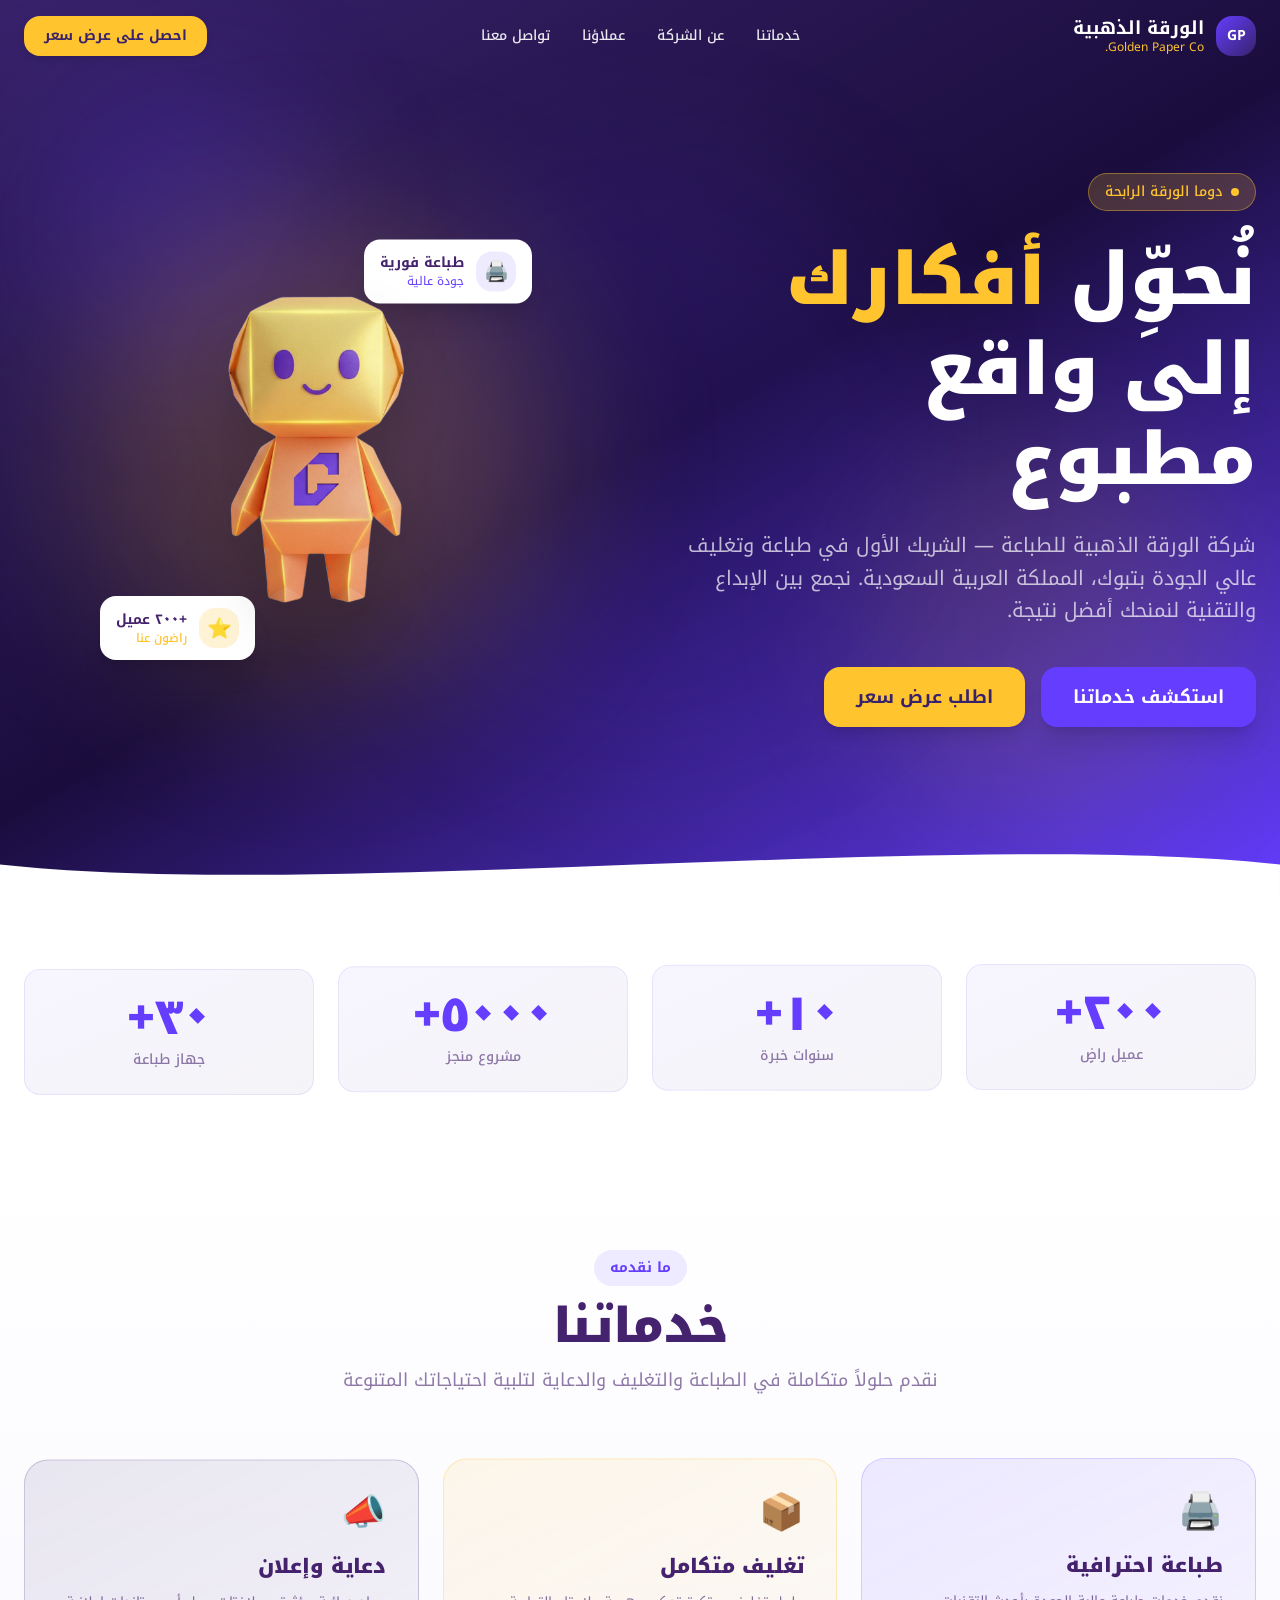
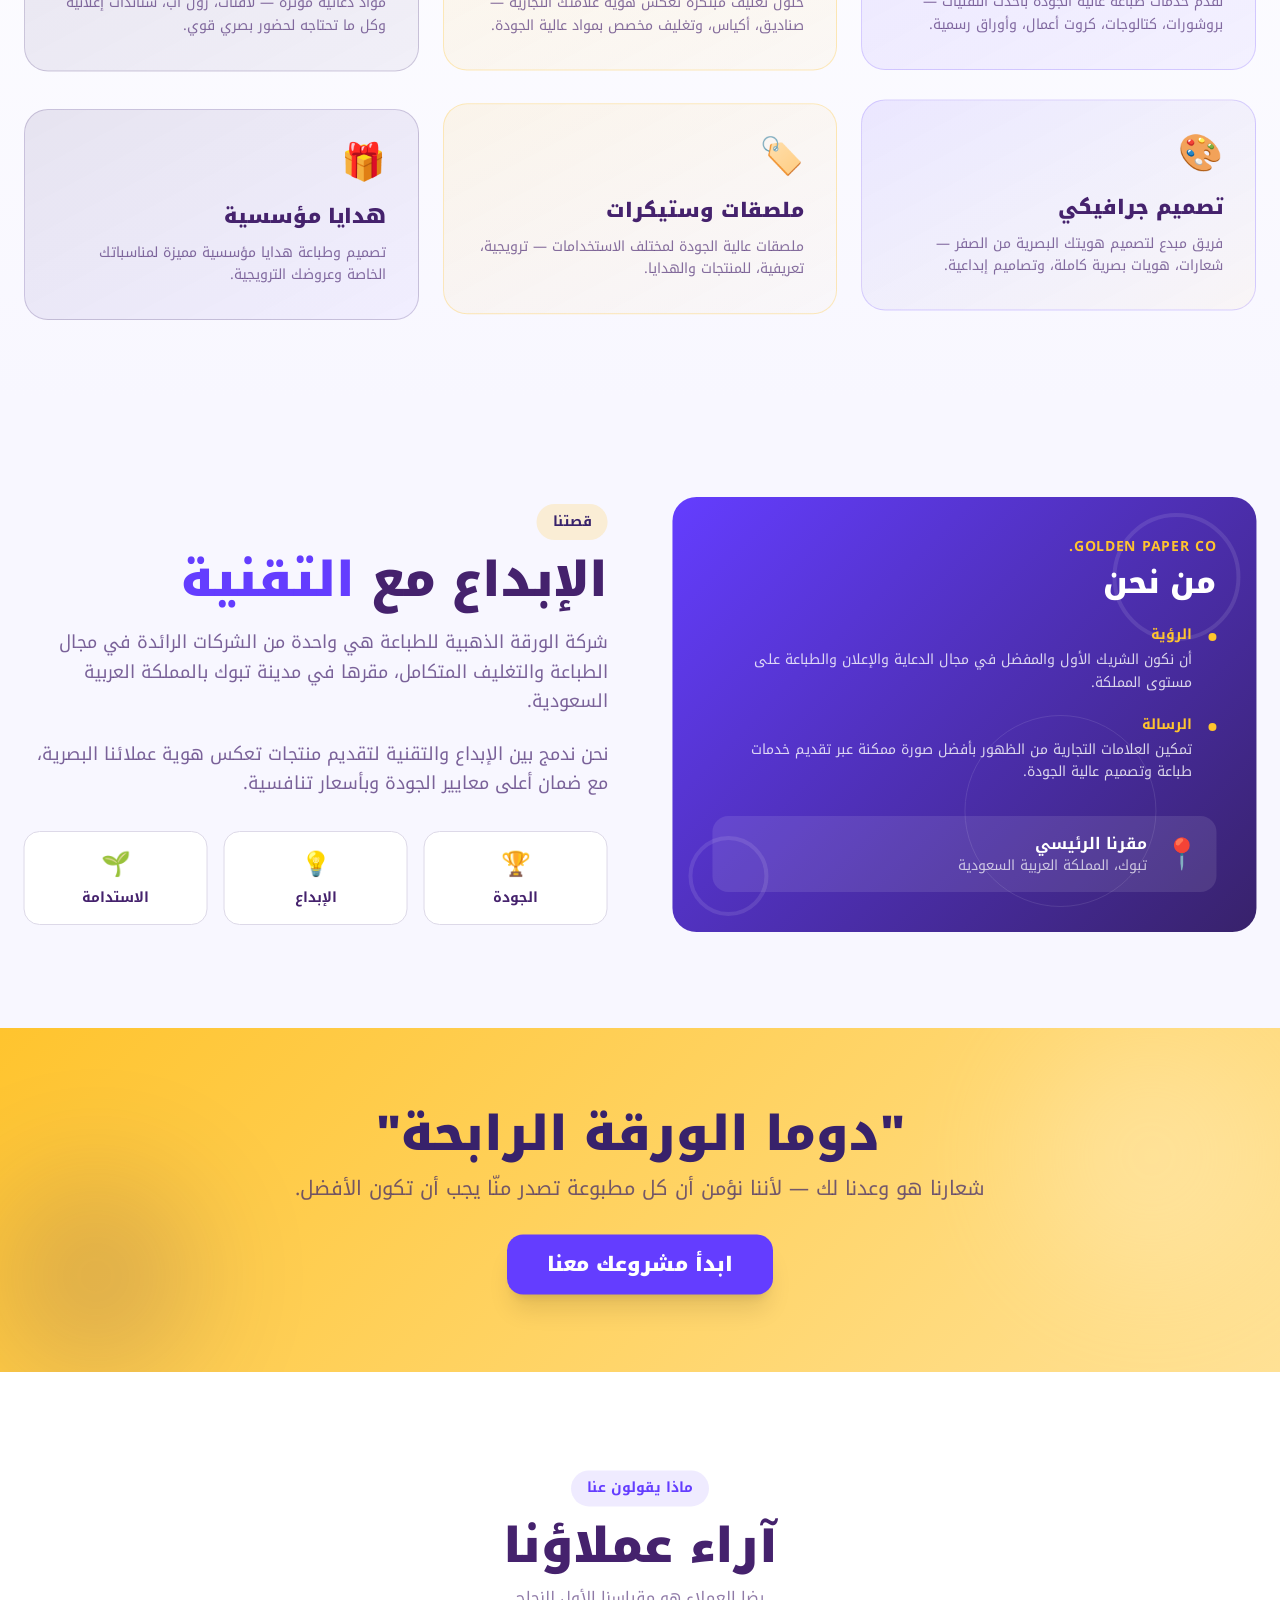
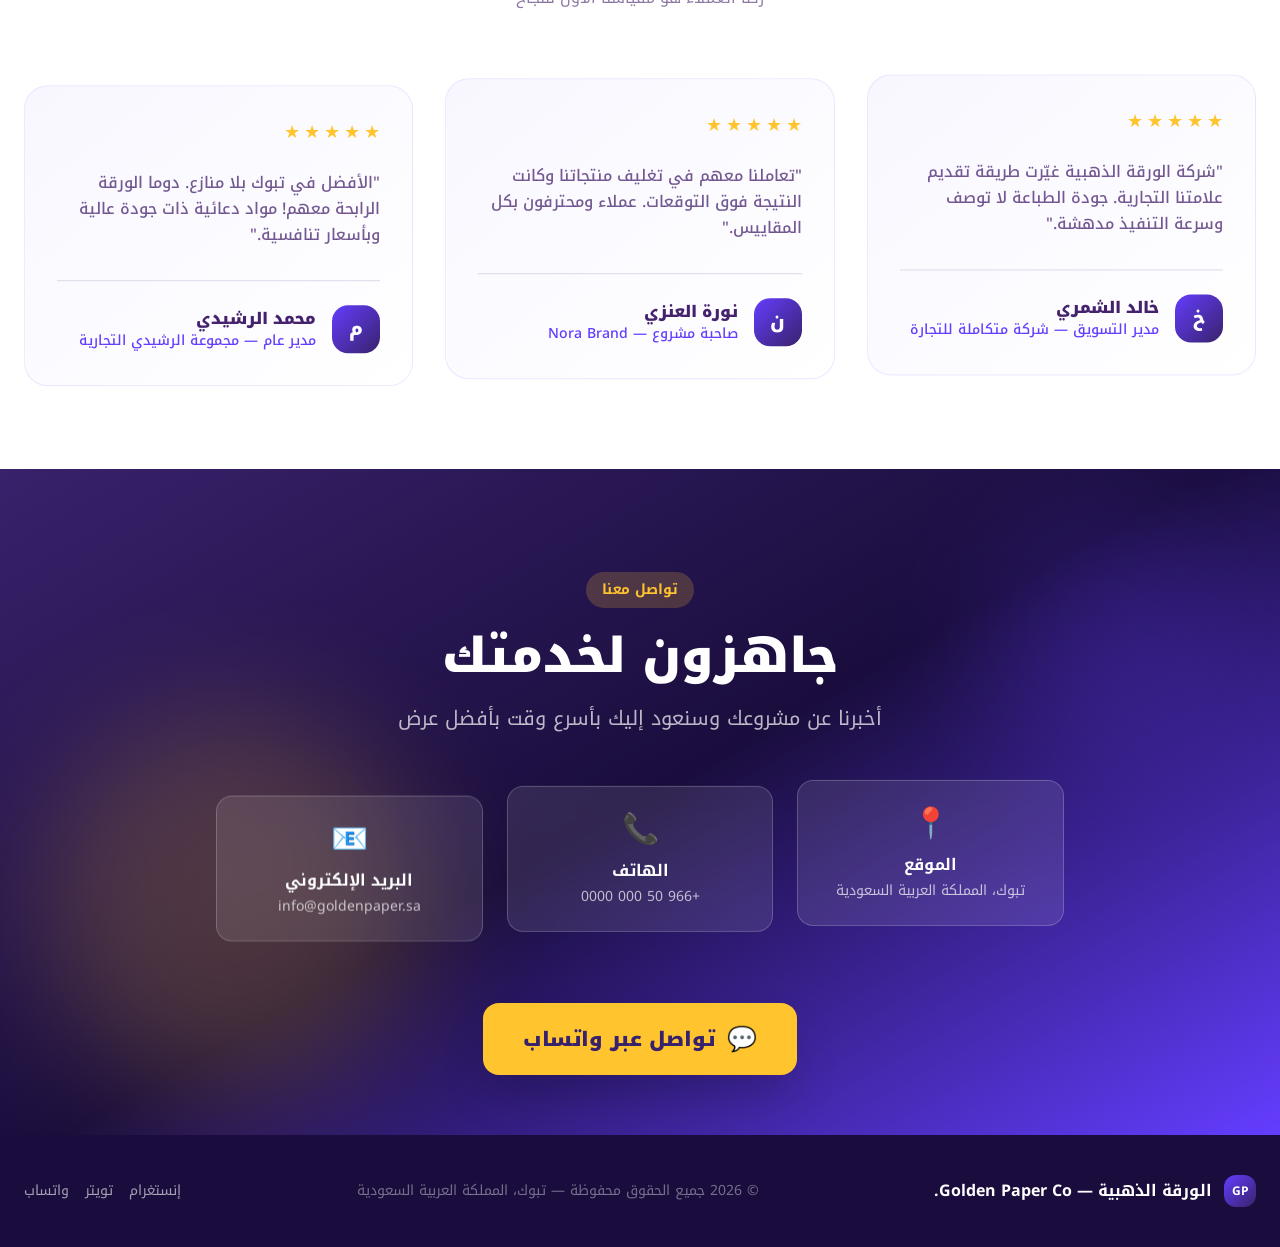
==== commit 3411f861: "Update index.html" ====
--- a/index.html
+++ b/index.html
@@ -8,7 +8,7 @@
     <link rel="preconnect" href="https://fonts.googleapis.com">
     <link rel="preconnect" href="https://fonts.gstatic.com" crossorigin>
     <link href="https://fonts.googleapis.com/css2?family=Noto+Kufi+Arabic:wght@300;400;500;600;700;800;900&family=Cairo:wght@400;600;700;800;900&display=swap" rel="stylesheet">
-    <script type="module" crossorigin src="./assets/index-0YyhWwNu.js"></script>
+    <script type="module" crossorigin src="./assets/index-DlYN_Hhq.js"></script>
     <link rel="stylesheet" crossorigin href="./assets/index-PAVmqvat.css">
   </head>
   <body>
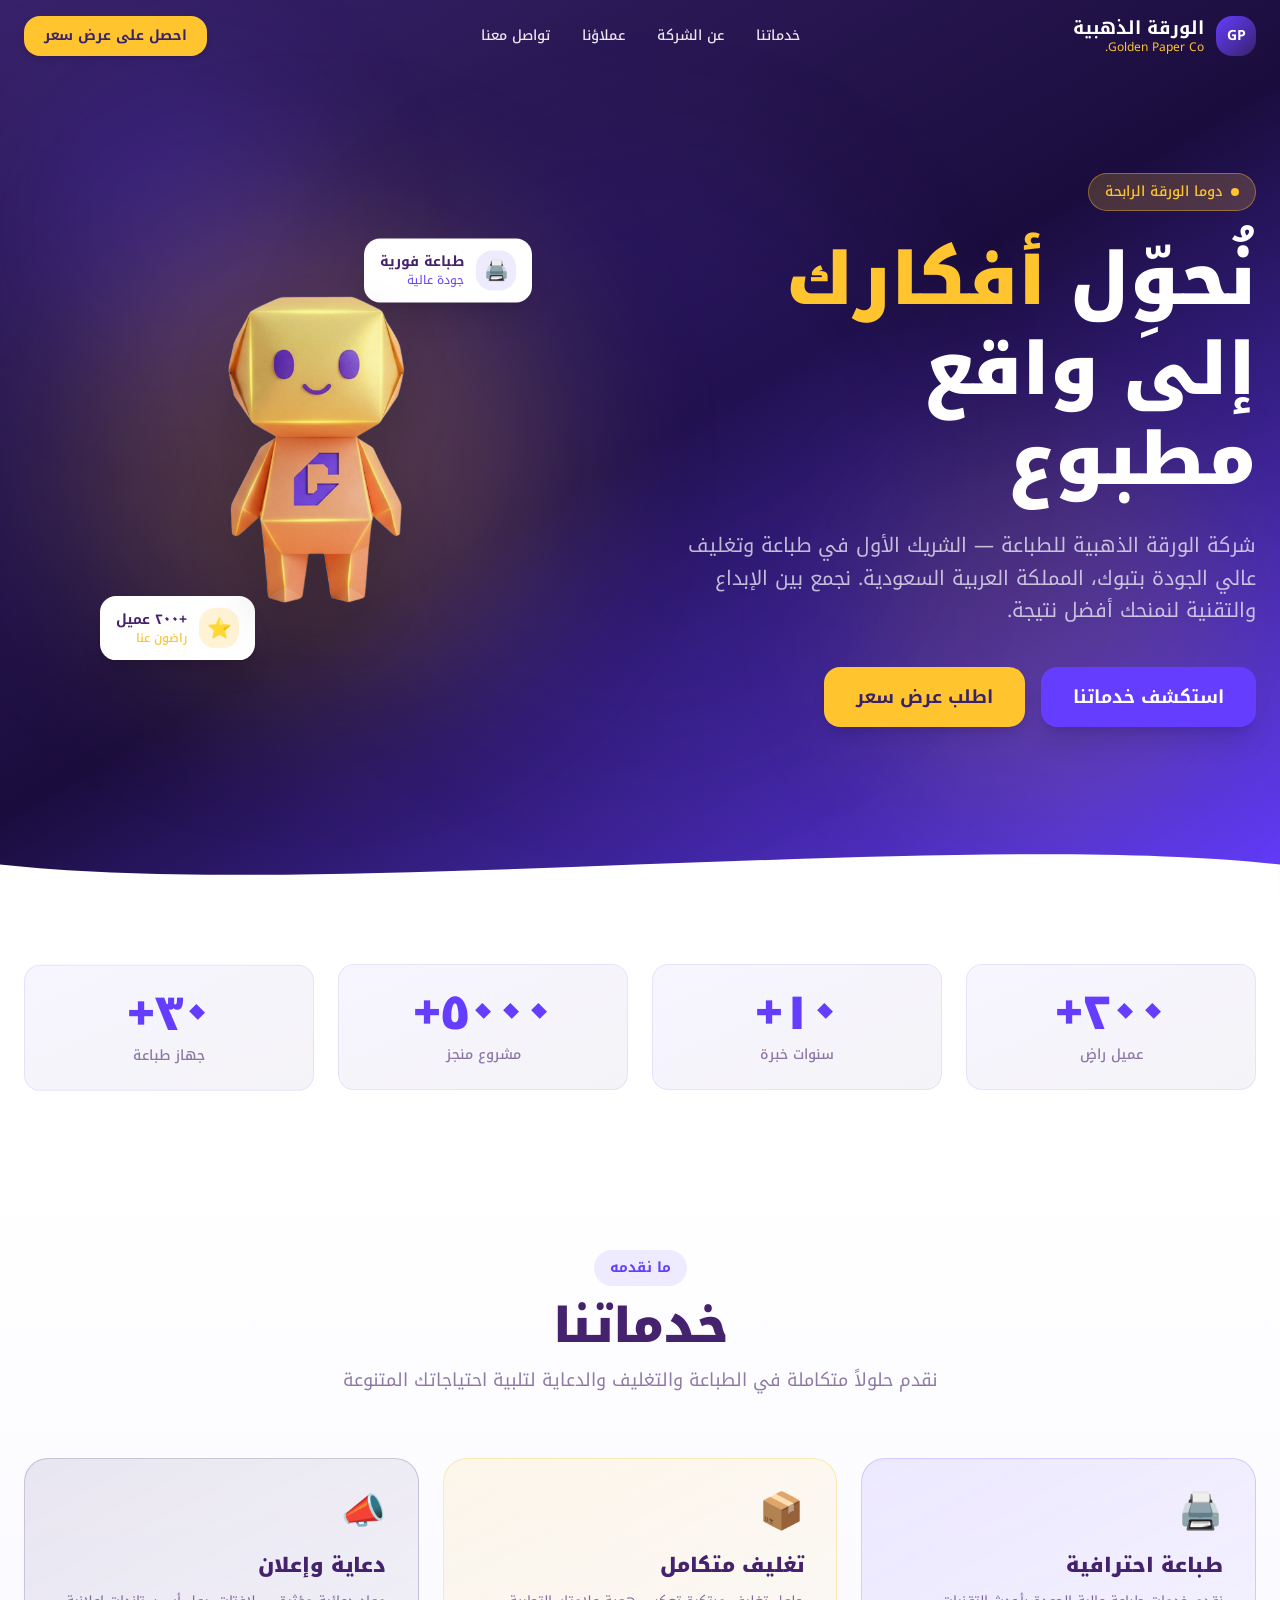
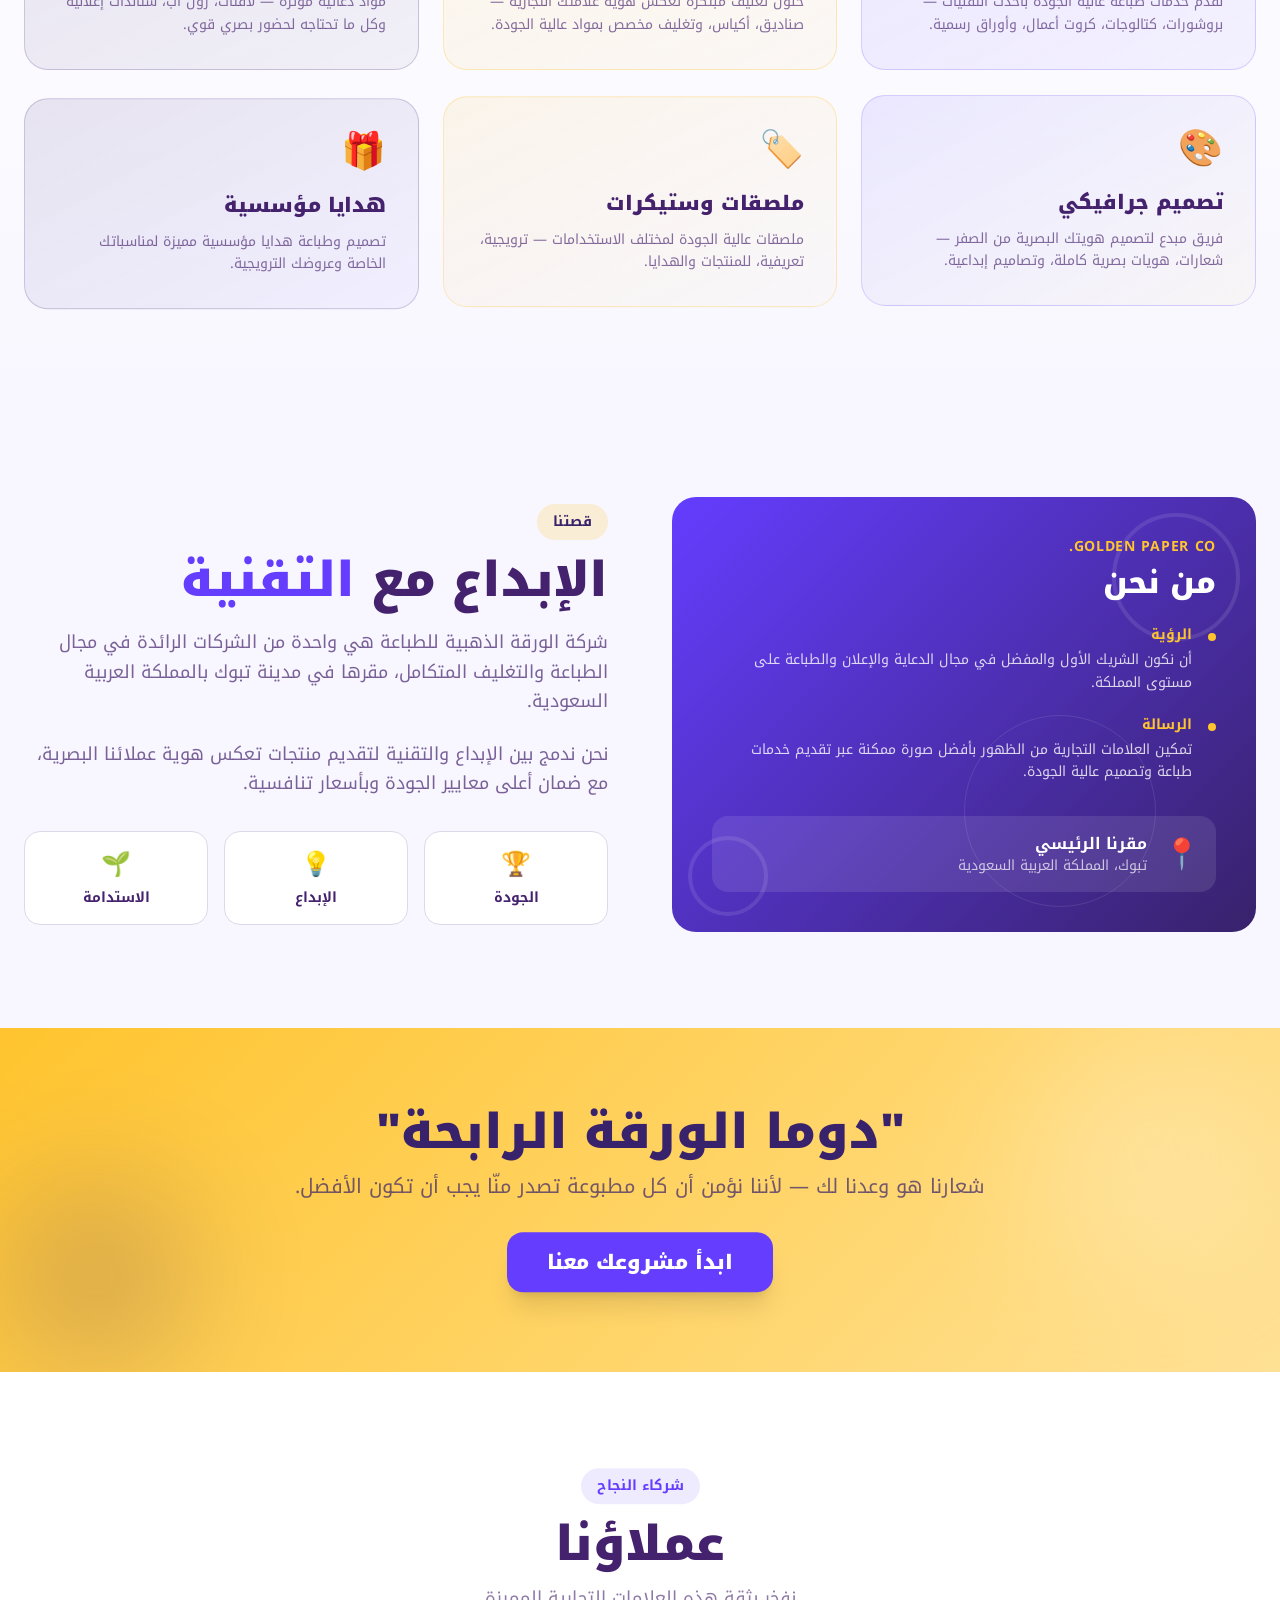
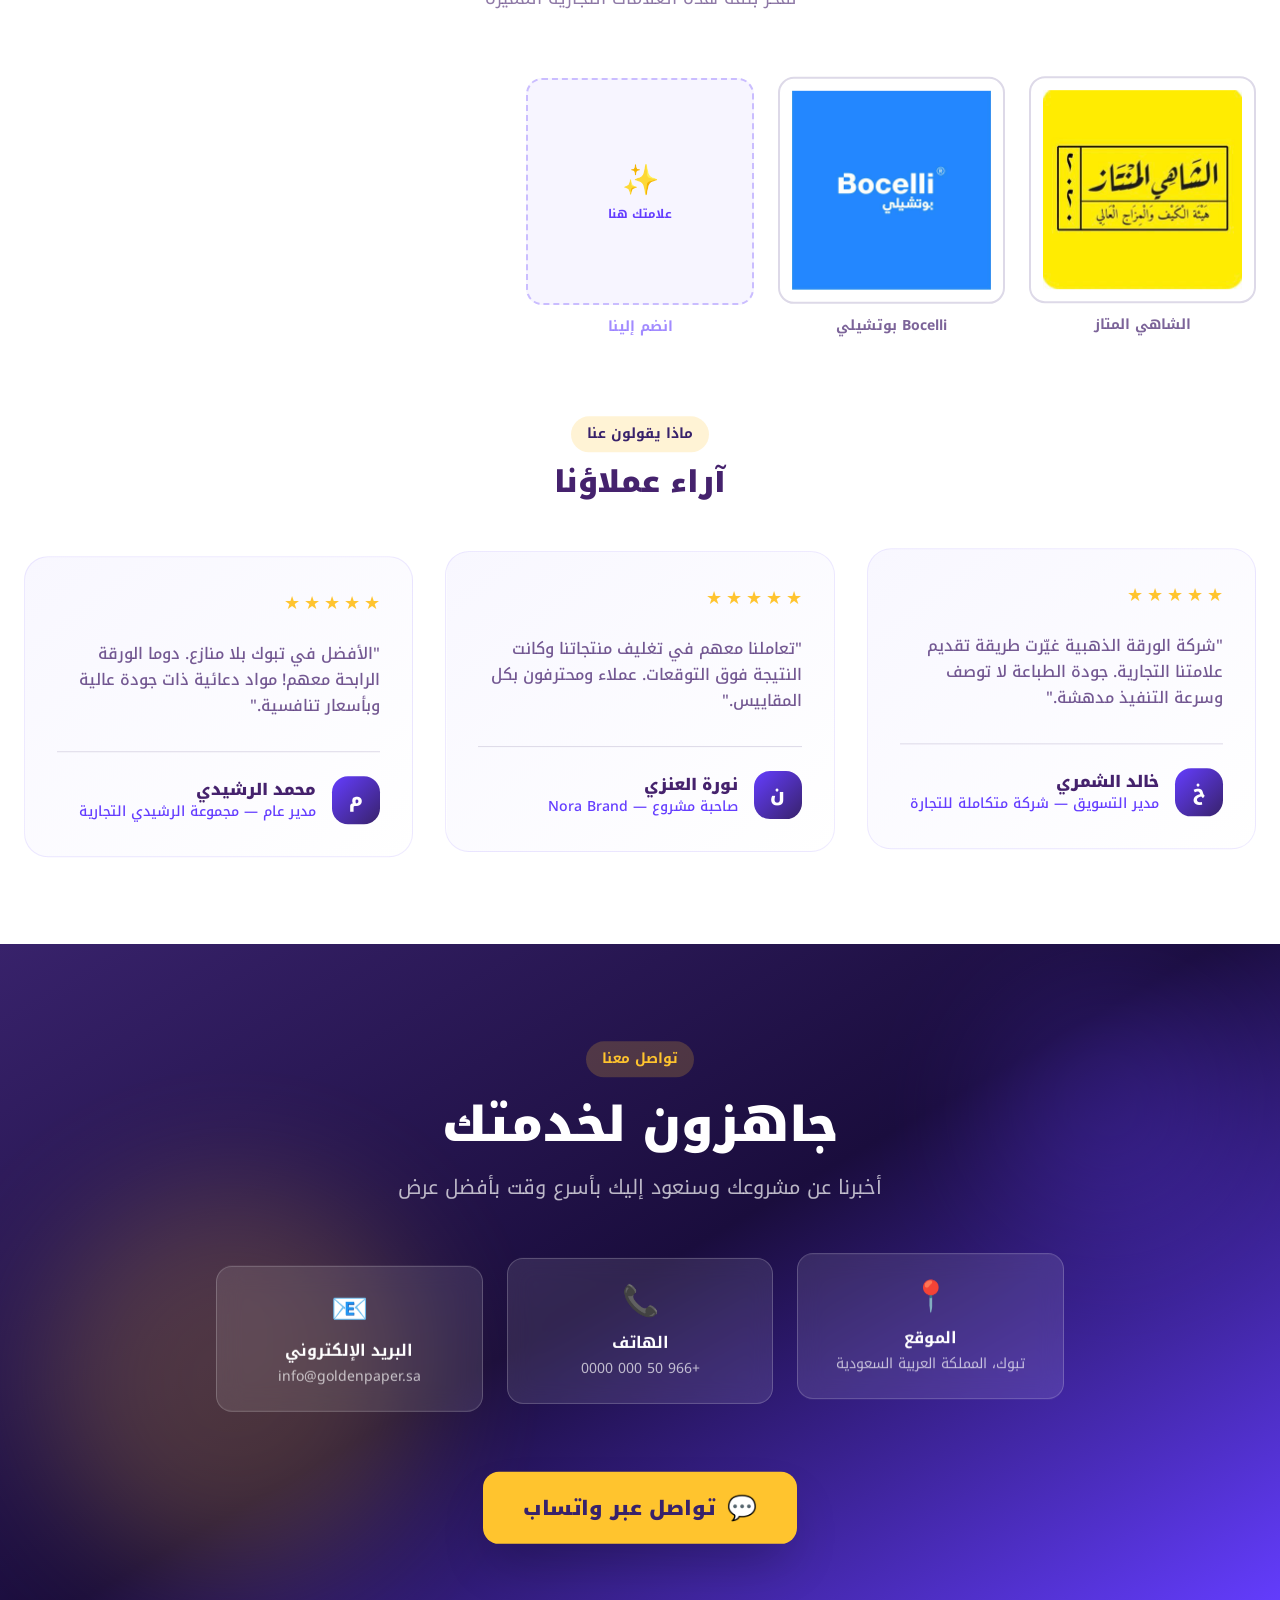
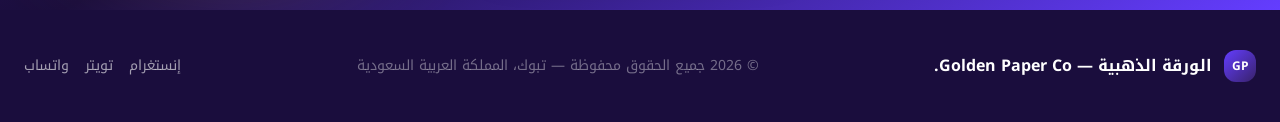
==== commit 9b3a1a91: "update: index.html" ====
--- a/index.html
+++ b/index.html
@@ -8,8 +8,8 @@
     <link rel="preconnect" href="https://fonts.googleapis.com">
     <link rel="preconnect" href="https://fonts.gstatic.com" crossorigin>
     <link href="https://fonts.googleapis.com/css2?family=Noto+Kufi+Arabic:wght@300;400;500;600;700;800;900&family=Cairo:wght@400;600;700;800;900&display=swap" rel="stylesheet">
-    <script type="module" crossorigin src="./assets/index-DlYN_Hhq.js"></script>
-    <link rel="stylesheet" crossorigin href="./assets/index-PAVmqvat.css">
+    <script type="module" crossorigin src="./assets/index-DATgigZ8.js"></script>
+    <link rel="stylesheet" crossorigin href="./assets/index-DzwE51Dp.css">
   </head>
   <body>
     <div id="root"></div>
--- a/assets/index-DzwE51Dp.css
+++ b/assets/index-DzwE51Dp.css
@@ -0,0 +1 @@
+@layer properties{@supports (((-webkit-hyphens:none)) and (not (margin-trim:inline))) or ((-moz-orient:inline) and (not (color:rgb(from red r g b)))){*,:before,:after,::backdrop{--tw-translate-x:0;--tw-translate-y:0;--tw-translate-z:0;--tw-scale-x:1;--tw-scale-y:1;--tw-scale-z:1;--tw-rotate-x:initial;--tw-rotate-y:initial;--tw-rotate-z:initial;--tw-skew-x:initial;--tw-skew-y:initial;--tw-space-y-reverse:0;--tw-space-x-reverse:0;--tw-border-style:solid;--tw-gradient-position:initial;--tw-gradient-from:#0000;--tw-gradient-via:#0000;--tw-gradient-to:#0000;--tw-gradient-stops:initial;--tw-gradient-via-stops:initial;--tw-gradient-from-position:0%;--tw-gradient-via-position:50%;--tw-gradient-to-position:100%;--tw-leading:initial;--tw-font-weight:initial;--tw-tracking:initial;--tw-ordinal:initial;--tw-slashed-zero:initial;--tw-numeric-figure:initial;--tw-numeric-spacing:initial;--tw-numeric-fraction:initial;--tw-shadow:0 0 #0000;--tw-shadow-color:initial;--tw-shadow-alpha:100%;--tw-inset-shadow:0 0 #0000;--tw-inset-shadow-color:initial;--tw-inset-shadow-alpha:100%;--tw-ring-color:initial;--tw-ring-shadow:0 0 #0000;--tw-inset-ring-color:initial;--tw-inset-ring-shadow:0 0 #0000;--tw-ring-inset:initial;--tw-ring-offset-width:0px;--tw-ring-offset-color:#fff;--tw-ring-offset-shadow:0 0 #0000;--tw-outline-style:solid;--tw-blur:initial;--tw-brightness:initial;--tw-contrast:initial;--tw-grayscale:initial;--tw-hue-rotate:initial;--tw-invert:initial;--tw-opacity:initial;--tw-saturate:initial;--tw-sepia:initial;--tw-drop-shadow:initial;--tw-drop-shadow-color:initial;--tw-drop-shadow-alpha:100%;--tw-drop-shadow-size:initial;--tw-backdrop-blur:initial;--tw-backdrop-brightness:initial;--tw-backdrop-contrast:initial;--tw-backdrop-grayscale:initial;--tw-backdrop-hue-rotate:initial;--tw-backdrop-invert:initial;--tw-backdrop-opacity:initial;--tw-backdrop-saturate:initial;--tw-backdrop-sepia:initial;--tw-duration:initial;--tw-ease:initial;--tw-content:"";--tw-animation-delay:0s;--tw-animation-direction:normal;--tw-animation-duration:initial;--tw-animation-fill-mode:none;--tw-animation-iteration-count:1;--tw-enter-blur:0;--tw-enter-opacity:1;--tw-enter-rotate:0;--tw-enter-scale:1;--tw-enter-translate-x:0;--tw-enter-translate-y:0;--tw-exit-blur:0;--tw-exit-opacity:1;--tw-exit-rotate:0;--tw-exit-scale:1;--tw-exit-translate-x:0;--tw-exit-translate-y:0}}}@layer theme{:root,:host{--color-red-50:oklch(97.1% .013 17.38);--color-red-300:oklch(80.8% .114 19.571);--color-red-400:oklch(70.4% .191 22.216);--color-red-500:oklch(63.7% .237 25.331);--color-red-600:oklch(57.7% .245 27.325);--color-gray-50:oklch(98.5% .002 247.839);--color-gray-600:oklch(44.6% .03 256.802);--color-gray-900:oklch(21% .034 264.665);--color-black:#000;--color-white:#fff;--spacing:.25rem;--container-sm:24rem;--container-md:28rem;--container-lg:32rem;--container-xl:36rem;--container-2xl:42rem;--container-4xl:56rem;--container-7xl:80rem;--text-xs:.75rem;--text-xs--line-height:calc(1 / .75);--text-sm:.875rem;--text-sm--line-height:calc(1.25 / .875);--text-base:1rem;--text-base--line-height: 1.5 ;--text-lg:1.125rem;--text-lg--line-height:calc(1.75 / 1.125);--text-xl:1.25rem;--text-xl--line-height:calc(1.75 / 1.25);--text-2xl:1.5rem;--text-2xl--line-height:calc(2 / 1.5);--text-3xl:1.875rem;--text-3xl--line-height: 1.2 ;--text-4xl:2.25rem;--text-4xl--line-height:calc(2.5 / 2.25);--text-5xl:3rem;--text-5xl--line-height:1;--text-6xl:3.75rem;--text-6xl--line-height:1;--text-7xl:4.5rem;--text-7xl--line-height:1;--font-weight-normal:400;--font-weight-medium:500;--font-weight-semibold:600;--font-weight-bold:700;--font-weight-black:900;--tracking-tight:-.025em;--tracking-wider:.05em;--tracking-widest:.1em;--leading-tight:1.25;--leading-snug:1.375;--leading-normal:1.5;--leading-relaxed:1.625;--radius-2xl:1rem;--radius-3xl:1.5rem;--drop-shadow-2xl:0 25px 25px #00000026;--ease-in-out:cubic-bezier(.4, 0, .2, 1);--animate-spin:spin 1s linear infinite;--animate-pulse:pulse 2s cubic-bezier(.4, 0, .6, 1) infinite;--blur-md:12px;--blur-3xl:64px;--aspect-video:16 / 9;--default-transition-duration:.15s;--default-transition-timing-function:cubic-bezier(.4, 0, .2, 1);--default-font-family:var(--app-font-sans);--default-mono-font-family:var(--app-font-mono);--color-border:hsl(var(--border))}}@layer base{*,:after,:before,::backdrop{box-sizing:border-box;border:0 solid;margin:0;padding:0}::file-selector-button{box-sizing:border-box;border:0 solid;margin:0;padding:0}html,:host{-webkit-text-size-adjust:100%;tab-size:4;line-height:1.5;font-family:var(--default-font-family,ui-sans-serif, system-ui, sans-serif, "Apple Color Emoji", "Segoe UI Emoji", "Segoe UI Symbol", "Noto Color Emoji");font-feature-settings:var(--default-font-feature-settings,normal);font-variation-settings:var(--default-font-variation-settings,normal);-webkit-tap-highlight-color:transparent}hr{height:0;color:inherit;border-top-width:1px}abbr:where([title]){-webkit-text-decoration:underline dotted;text-decoration:underline dotted}h1,h2,h3,h4,h5,h6{font-size:inherit;font-weight:inherit}a{color:inherit;-webkit-text-decoration:inherit;text-decoration:inherit}b,strong{font-weight:bolder}code,kbd,samp,pre{font-family:var(--default-mono-font-family,ui-monospace, SFMono-Regular, Menlo, Monaco, Consolas, "Liberation Mono", "Courier New", monospace);font-feature-settings:var(--default-mono-font-feature-settings,normal);font-variation-settings:var(--default-mono-font-variation-settings,normal);font-size:1em}small{font-size:80%}sub,sup{vertical-align:baseline;font-size:75%;line-height:0;position:relative}sub{bottom:-.25em}sup{top:-.5em}table{text-indent:0;border-color:inherit;border-collapse:collapse}:-moz-focusring{outline:auto}progress{vertical-align:baseline}summary{display:list-item}ol,ul,menu{list-style:none}img,svg,video,canvas,audio,iframe,embed,object{vertical-align:middle;display:block}img,video{max-width:100%;height:auto}button,input,select,optgroup,textarea{font:inherit;font-feature-settings:inherit;font-variation-settings:inherit;letter-spacing:inherit;color:inherit;opacity:1;background-color:#0000;border-radius:0}::file-selector-button{font:inherit;font-feature-settings:inherit;font-variation-settings:inherit;letter-spacing:inherit;color:inherit;opacity:1;background-color:#0000;border-radius:0}:where(select:is([multiple],[size])) optgroup{font-weight:bolder}:where(select:is([multiple],[size])) optgroup option{padding-inline-start:20px}::file-selector-button{margin-inline-end:4px}::placeholder{opacity:1}@supports (not ((-webkit-appearance:-apple-pay-button))) or (contain-intrinsic-size:1px){::placeholder{color:currentColor}@supports (color:color-mix(in lab,red,red)){::placeholder{color:color-mix(in oklab,currentcolor 50%,transparent)}}}textarea{resize:vertical}::-webkit-search-decoration{-webkit-appearance:none}::-webkit-date-and-time-value{min-height:1lh;text-align:inherit}::-webkit-datetime-edit{display:inline-flex}::-webkit-datetime-edit-fields-wrapper{padding:0}::-webkit-datetime-edit{padding-block:0}::-webkit-datetime-edit-year-field{padding-block:0}::-webkit-datetime-edit-month-field{padding-block:0}::-webkit-datetime-edit-day-field{padding-block:0}::-webkit-datetime-edit-hour-field{padding-block:0}::-webkit-datetime-edit-minute-field{padding-block:0}::-webkit-datetime-edit-second-field{padding-block:0}::-webkit-datetime-edit-millisecond-field{padding-block:0}::-webkit-datetime-edit-meridiem-field{padding-block:0}::-webkit-calendar-picker-indicator{line-height:1}:-moz-ui-invalid{box-shadow:none}button,input:where([type=button],[type=reset],[type=submit]){appearance:button}::file-selector-button{appearance:button}::-webkit-inner-spin-button{height:auto}::-webkit-outer-spin-button{height:auto}[hidden]:where(:not([hidden=until-found])){display:none!important}*{border-color:hsl(var(--border))}body{background-color:hsl(var(--background));font-family:var(--app-font-sans);color:hsl(var(--foreground));-webkit-font-smoothing:antialiased;-moz-osx-font-smoothing:grayscale;direction:rtl}}@layer components;@layer utilities{.\@container\/field-group{container:field-group/inline-size}.pointer-events-auto{pointer-events:auto}.pointer-events-none{pointer-events:none}.invisible{visibility:hidden}.visible{visibility:visible}.sr-only{clip-path:inset(50%);white-space:nowrap;border-width:0;width:1px;height:1px;margin:-1px;padding:0;position:absolute;overflow:hidden}.absolute{position:absolute}.fixed{position:fixed}.relative{position:relative}.static{position:static}.inset-0{inset:calc(var(--spacing) * 0)}.inset-x-0{inset-inline:calc(var(--spacing) * 0)}.inset-y-0{inset-block:calc(var(--spacing) * 0)}.start{inset-inline-start:var(--spacing)}.-top-6{top:calc(var(--spacing) * -6)}.-top-12{top:calc(var(--spacing) * -12)}.top-0{top:calc(var(--spacing) * 0)}.top-1\.5{top:calc(var(--spacing) * 1.5)}.top-1\/2{top:50%}.top-2{top:calc(var(--spacing) * 2)}.top-3\.5{top:calc(var(--spacing) * 3.5)}.top-4{top:calc(var(--spacing) * 4)}.top-10{top:calc(var(--spacing) * 10)}.top-20{top:calc(var(--spacing) * 20)}.top-\[1px\]{top:1px}.top-\[50\%\]{top:50%}.top-\[60\%\]{top:60%}.top-full{top:100%}.-right-6{right:calc(var(--spacing) * -6)}.-right-12{right:calc(var(--spacing) * -12)}.right-0{right:calc(var(--spacing) * 0)}.right-1{right:calc(var(--spacing) * 1)}.right-2{right:calc(var(--spacing) * 2)}.right-3{right:calc(var(--spacing) * 3)}.right-4{right:calc(var(--spacing) * 4)}.right-10{right:calc(var(--spacing) * 10)}.-bottom-6{bottom:calc(var(--spacing) * -6)}.-bottom-12{bottom:calc(var(--spacing) * -12)}.bottom-0{bottom:calc(var(--spacing) * 0)}.bottom-4{bottom:calc(var(--spacing) * 4)}.bottom-10{bottom:calc(var(--spacing) * 10)}.bottom-20{bottom:calc(var(--spacing) * 20)}.-left-6{left:calc(var(--spacing) * -6)}.-left-12{left:calc(var(--spacing) * -12)}.left-0{left:calc(var(--spacing) * 0)}.left-1\/2{left:50%}.left-2{left:calc(var(--spacing) * 2)}.left-4{left:calc(var(--spacing) * 4)}.left-10{left:calc(var(--spacing) * 10)}.left-\[50\%\]{left:50%}.z-10{z-index:10}.z-20{z-index:20}.z-50{z-index:50}.z-\[1\]{z-index:1}.z-\[100\]{z-index:100}.order-first{order:-9999}.order-last{order:9999}.\!m-0{margin:calc(var(--spacing) * 0)!important}.-mx-1{margin-inline:calc(var(--spacing) * -1)}.mx-2{margin-inline:calc(var(--spacing) * 2)}.mx-3\.5{margin-inline:calc(var(--spacing) * 3.5)}.mx-4{margin-inline:calc(var(--spacing) * 4)}.mx-auto{margin-inline:auto}.-my-2{margin-block:calc(var(--spacing) * -2)}.my-0{margin-block:calc(var(--spacing) * 0)}.my-0\.5{margin-block:calc(var(--spacing) * .5)}.my-1{margin-block:calc(var(--spacing) * 1)}.-mt-4{margin-top:calc(var(--spacing) * -4)}.mt-1\.5{margin-top:calc(var(--spacing) * 1.5)}.mt-2{margin-top:calc(var(--spacing) * 2)}.mt-4{margin-top:calc(var(--spacing) * 4)}.mt-8{margin-top:calc(var(--spacing) * 8)}.mt-24{margin-top:calc(var(--spacing) * 24)}.mt-auto{margin-top:auto}.mr-2{margin-right:calc(var(--spacing) * 2)}.mb-1{margin-bottom:calc(var(--spacing) * 1)}.mb-2{margin-bottom:calc(var(--spacing) * 2)}.mb-3{margin-bottom:calc(var(--spacing) * 3)}.mb-4{margin-bottom:calc(var(--spacing) * 4)}.mb-5{margin-bottom:calc(var(--spacing) * 5)}.mb-6{margin-bottom:calc(var(--spacing) * 6)}.mb-8{margin-bottom:calc(var(--spacing) * 8)}.mb-10{margin-bottom:calc(var(--spacing) * 10)}.mb-12{margin-bottom:calc(var(--spacing) * 12)}.mb-16{margin-bottom:calc(var(--spacing) * 16)}.mb-20{margin-bottom:calc(var(--spacing) * 20)}.-ml-4{margin-left:calc(var(--spacing) * -4)}.ml-1{margin-left:calc(var(--spacing) * 1)}.ml-4{margin-left:calc(var(--spacing) * 4)}.ml-auto{margin-left:auto}.line-clamp-2{-webkit-line-clamp:2;-webkit-box-orient:vertical;display:-webkit-box;overflow:hidden}.block{display:block}.flex{display:flex}.grid{display:grid}.hidden{display:none}.inline-block{display:inline-block}.inline-flex{display:inline-flex}.table{display:table}.aspect-square{aspect-ratio:1}.aspect-video{aspect-ratio:var(--aspect-video)}.size-4{width:calc(var(--spacing) * 4);height:calc(var(--spacing) * 4)}.size-6{width:calc(var(--spacing) * 6);height:calc(var(--spacing) * 6)}.size-8{width:calc(var(--spacing) * 8);height:calc(var(--spacing) * 8)}.size-10{width:calc(var(--spacing) * 10);height:calc(var(--spacing) * 10)}.size-\[--cell-size\]{width:--cell-size;height:--cell-size}.h-0\.5{height:calc(var(--spacing) * .5)}.h-1\.5{height:calc(var(--spacing) * 1.5)}.h-2{height:calc(var(--spacing) * 2)}.h-2\.5{height:calc(var(--spacing) * 2.5)}.h-3{height:calc(var(--spacing) * 3)}.h-3\.5{height:calc(var(--spacing) * 3.5)}.h-4{height:calc(var(--spacing) * 4)}.h-5{height:calc(var(--spacing) * 5)}.h-6{height:calc(var(--spacing) * 6)}.h-7{height:calc(var(--spacing) * 7)}.h-8{height:calc(var(--spacing) * 8)}.h-9{height:calc(var(--spacing) * 9)}.h-10{height:calc(var(--spacing) * 10)}.h-12{height:calc(var(--spacing) * 12)}.h-20{height:calc(var(--spacing) * 20)}.h-32{height:calc(var(--spacing) * 32)}.h-48{height:calc(var(--spacing) * 48)}.h-64{height:calc(var(--spacing) * 64)}.h-72{height:calc(var(--spacing) * 72)}.h-96{height:calc(var(--spacing) * 96)}.h-\[--cell-size\]{height:--cell-size}.h-\[1px\]{height:1px}.h-\[600px\]{height:600px}.h-\[var\(--radix-navigation-menu-viewport-height\)\]{height:var(--radix-navigation-menu-viewport-height)}.h-\[var\(--radix-select-trigger-height\)\]{height:var(--radix-select-trigger-height)}.h-auto{height:auto}.h-full{height:100%}.h-px{height:1px}.h-svh{height:100svh}.max-h-\[--radix-context-menu-content-available-height\]{max-height:--radix-context-menu-content-available-height}.max-h-\[--radix-select-content-available-height\]{max-height:--radix-select-content-available-height}.max-h-\[300px\]{max-height:300px}.max-h-\[var\(--radix-dropdown-menu-content-available-height\)\]{max-height:var(--radix-dropdown-menu-content-available-height)}.max-h-screen{max-height:100vh}.min-h-0{min-height:calc(var(--spacing) * 0)}.min-h-8{min-height:calc(var(--spacing) * 8)}.min-h-9{min-height:calc(var(--spacing) * 9)}.min-h-10{min-height:calc(var(--spacing) * 10)}.min-h-\[60px\]{min-height:60px}.min-h-screen{min-height:100vh}.min-h-svh{min-height:100svh}.w-0{width:calc(var(--spacing) * 0)}.w-1{width:calc(var(--spacing) * 1)}.w-2{width:calc(var(--spacing) * 2)}.w-2\.5{width:calc(var(--spacing) * 2.5)}.w-3{width:calc(var(--spacing) * 3)}.w-3\.5{width:calc(var(--spacing) * 3.5)}.w-3\/4{width:75%}.w-4{width:calc(var(--spacing) * 4)}.w-5{width:calc(var(--spacing) * 5)}.w-7{width:calc(var(--spacing) * 7)}.w-8{width:calc(var(--spacing) * 8)}.w-9{width:calc(var(--spacing) * 9)}.w-10{width:calc(var(--spacing) * 10)}.w-12{width:calc(var(--spacing) * 12)}.w-20{width:calc(var(--spacing) * 20)}.w-32{width:calc(var(--spacing) * 32)}.w-48{width:calc(var(--spacing) * 48)}.w-64{width:calc(var(--spacing) * 64)}.w-72{width:calc(var(--spacing) * 72)}.w-96{width:calc(var(--spacing) * 96)}.w-\[--cell-size\]{width:--cell-size}.w-\[1px\]{width:1px}.w-\[100px\]{width:100px}.w-\[600px\]{width:600px}.w-\[var\(--sidebar-width\)\]{width:var(--sidebar-width)}.w-auto{width:auto}.w-fit{width:fit-content}.w-full{width:100%}.w-max{width:max-content}.w-px{width:1px}.max-w-2xl{max-width:var(--container-2xl)}.max-w-4xl{max-width:var(--container-4xl)}.max-w-7xl{max-width:var(--container-7xl)}.max-w-\[var\(--skeleton-width\)\]{max-width:var(--skeleton-width)}.max-w-lg{max-width:var(--container-lg)}.max-w-max{max-width:max-content}.max-w-md{max-width:var(--container-md)}.max-w-sm{max-width:var(--container-sm)}.max-w-xl{max-width:var(--container-xl)}.min-w-0{min-width:calc(var(--spacing) * 0)}.min-w-5{min-width:calc(var(--spacing) * 5)}.min-w-8{min-width:calc(var(--spacing) * 8)}.min-w-9{min-width:calc(var(--spacing) * 9)}.min-w-10{min-width:calc(var(--spacing) * 10)}.min-w-\[--cell-size\]{min-width:--cell-size}.min-w-\[8rem\]{min-width:8rem}.min-w-\[12rem\]{min-width:12rem}.min-w-\[var\(--radix-select-trigger-width\)\]{min-width:var(--radix-select-trigger-width)}.flex-1{flex:1}.shrink-0{flex-shrink:0}.grow{flex-grow:1}.grow-0{flex-grow:0}.basis-full{flex-basis:100%}.caption-bottom{caption-side:bottom}.border-collapse{border-collapse:collapse}.origin-\[--radix-context-menu-content-transform-origin\]{transform-origin:--radix-context-menu-content-transform-origin}.origin-\[--radix-dropdown-menu-content-transform-origin\]{transform-origin:--radix-dropdown-menu-content-transform-origin}.origin-\[--radix-hover-card-content-transform-origin\]{transform-origin:--radix-hover-card-content-transform-origin}.origin-\[--radix-menubar-content-transform-origin\]{transform-origin:--radix-menubar-content-transform-origin}.origin-\[--radix-popover-content-transform-origin\]{transform-origin:--radix-popover-content-transform-origin}.origin-\[--radix-select-content-transform-origin\]{transform-origin:--radix-select-content-transform-origin}.origin-\[--radix-tooltip-content-transform-origin\]{transform-origin:--radix-tooltip-content-transform-origin}.-translate-x-1\/2{--tw-translate-x: -50% ;translate:var(--tw-translate-x) var(--tw-translate-y)}.-translate-x-px{--tw-translate-x:-1px;translate:var(--tw-translate-x) var(--tw-translate-y)}.translate-x-\[-50\%\]{--tw-translate-x:-50%;translate:var(--tw-translate-x) var(--tw-translate-y)}.translate-x-px{--tw-translate-x:1px;translate:var(--tw-translate-x) var(--tw-translate-y)}.-translate-y-1\/2{--tw-translate-y: -50% ;translate:var(--tw-translate-x) var(--tw-translate-y)}.translate-y-\[-50\%\]{--tw-translate-y:-50%;translate:var(--tw-translate-x) var(--tw-translate-y)}.scale-125{--tw-scale-x:125%;--tw-scale-y:125%;--tw-scale-z:125%;scale:var(--tw-scale-x) var(--tw-scale-y)}.rotate-45{rotate:45deg}.rotate-90{rotate:90deg}.transform{transform:var(--tw-rotate-x,) var(--tw-rotate-y,) var(--tw-rotate-z,) var(--tw-skew-x,) var(--tw-skew-y,)}.animate-caret-blink{animation:1.25s ease-out infinite caret-blink}.animate-in{animation:enter var(--tw-animation-duration,var(--tw-duration,.15s))var(--tw-ease,ease)var(--tw-animation-delay,0s)var(--tw-animation-iteration-count,1)var(--tw-animation-direction,normal)var(--tw-animation-fill-mode,none)}.animate-pulse{animation:var(--animate-pulse)}.animate-spin{animation:var(--animate-spin)}.cursor-default{cursor:default}.cursor-pointer{cursor:pointer}.cursor-text{cursor:text}.touch-none{touch-action:none}.resize-none{resize:none}.list-disc{list-style-type:disc}.list-none{list-style-type:none}.grid-cols-1{grid-template-columns:repeat(1,minmax(0,1fr))}.grid-cols-2{grid-template-columns:repeat(2,minmax(0,1fr))}.grid-cols-3{grid-template-columns:repeat(3,minmax(0,1fr))}.flex-col{flex-direction:column}.flex-col-reverse{flex-direction:column-reverse}.flex-row{flex-direction:row}.flex-wrap{flex-wrap:wrap}.place-content-center{place-content:center}.items-center{align-items:center}.items-end{align-items:flex-end}.items-start{align-items:flex-start}.items-stretch{align-items:stretch}.justify-between{justify-content:space-between}.justify-center{justify-content:center}.justify-start{justify-content:flex-start}.gap-1{gap:calc(var(--spacing) * 1)}.gap-1\.5{gap:calc(var(--spacing) * 1.5)}.gap-2{gap:calc(var(--spacing) * 2)}.gap-2\.5{gap:calc(var(--spacing) * 2.5)}.gap-3{gap:calc(var(--spacing) * 3)}.gap-4{gap:calc(var(--spacing) * 4)}.gap-6{gap:calc(var(--spacing) * 6)}.gap-7{gap:calc(var(--spacing) * 7)}.gap-8{gap:calc(var(--spacing) * 8)}.gap-16{gap:calc(var(--spacing) * 16)}:where(.space-y-1\.5>:not(:last-child)){--tw-space-y-reverse:0;margin-block-start:calc(calc(var(--spacing) * 1.5) * var(--tw-space-y-reverse));margin-block-end:calc(calc(var(--spacing) * 1.5) * calc(1 - var(--tw-space-y-reverse)))}:where(.space-y-2>:not(:last-child)){--tw-space-y-reverse:0;margin-block-start:calc(calc(var(--spacing) * 2) * var(--tw-space-y-reverse));margin-block-end:calc(calc(var(--spacing) * 2) * calc(1 - var(--tw-space-y-reverse)))}:where(.space-y-5>:not(:last-child)){--tw-space-y-reverse:0;margin-block-start:calc(calc(var(--spacing) * 5) * var(--tw-space-y-reverse));margin-block-end:calc(calc(var(--spacing) * 5) * calc(1 - var(--tw-space-y-reverse)))}:where(.space-x-1>:not(:last-child)){--tw-space-x-reverse:0;margin-inline-start:calc(calc(var(--spacing) * 1) * var(--tw-space-x-reverse));margin-inline-end:calc(calc(var(--spacing) * 1) * calc(1 - var(--tw-space-x-reverse)))}:where(.space-x-4>:not(:last-child)){--tw-space-x-reverse:0;margin-inline-start:calc(calc(var(--spacing) * 4) * var(--tw-space-x-reverse));margin-inline-end:calc(calc(var(--spacing) * 4) * calc(1 - var(--tw-space-x-reverse)))}.self-stretch{align-self:stretch}.overflow-auto{overflow:auto}.overflow-hidden{overflow:hidden}.overflow-x-hidden{overflow-x:hidden}.overflow-y-auto{overflow-y:auto}.rounded-2xl{border-radius:var(--radius-2xl)}.rounded-3xl{border-radius:var(--radius-3xl)}.rounded-\[2px\]{border-radius:2px}.rounded-\[calc\(var\(--radius\)-5px\)\]{border-radius:calc(var(--radius) - 5px)}.rounded-\[inherit\]{border-radius:inherit}.rounded-full{border-radius:3.40282e38px}.rounded-lg{border-radius:var(--radius)}.rounded-md{border-radius:calc(var(--radius) - 2px)}.rounded-none{border-radius:0}.rounded-sm{border-radius:calc(var(--radius) - 4px)}.rounded-xl{border-radius:calc(var(--radius) + 4px)}.rounded-t-\[10px\]{border-top-left-radius:10px;border-top-right-radius:10px}.rounded-l-md{border-top-left-radius:calc(var(--radius) - 2px);border-bottom-left-radius:calc(var(--radius) - 2px)}.rounded-tl-sm{border-top-left-radius:calc(var(--radius) - 4px)}.rounded-r-md{border-top-right-radius:calc(var(--radius) - 2px);border-bottom-right-radius:calc(var(--radius) - 2px)}.border{border-style:var(--tw-border-style);border-width:1px}.border-0{border-style:var(--tw-border-style);border-width:0}.border-2{border-style:var(--tw-border-style);border-width:2px}.border-4{border-style:var(--tw-border-style);border-width:4px}.border-\[1\.5px\]{border-style:var(--tw-border-style);border-width:1.5px}.border-y{border-block-style:var(--tw-border-style);border-block-width:1px}.border-t{border-top-style:var(--tw-border-style);border-top-width:1px}.border-r{border-right-style:var(--tw-border-style);border-right-width:1px}.border-b{border-bottom-style:var(--tw-border-style);border-bottom-width:1px}.border-l{border-left-style:var(--tw-border-style);border-left-width:1px}.border-dashed{--tw-border-style:dashed;border-style:dashed}.\[border-color\:var\(--badge-outline\)\]{border-color:var(--badge-outline)}.\[border-color\:var\(--button-outline\)\]{border-color:var(--button-outline)}.border-\[\#643DFF\]\/10{border-color:#643dff1a}.border-\[\#643DFF\]\/20{border-color:#643dff33}.border-\[\#643DFF\]\/30{border-color:#643dff4d}.border-\[\#38226B\]\/20{border-color:#38226b33}.border-\[\#FFC42E\]\/30{border-color:#ffc42e4d}.border-\[\#FFC42E\]\/40{border-color:#ffc42e66}.border-\[--color-border\]{border-color:--color-border}.border-border,.border-border\/50{border-color:hsl(var(--border))}@supports (color:color-mix(in lab,red,red)){.border-border\/50{border-color:color-mix(in oklab,hsl(var(--border)) 50%,transparent)}}.border-destructive{border-color:hsl(var(--destructive))}.border-destructive-border{border-color:var(--destructive-border)}.border-destructive\/50{border-color:hsl(var(--destructive))}@supports (color:color-mix(in lab,red,red)){.border-destructive\/50{border-color:color-mix(in oklab,hsl(var(--destructive)) 50%,transparent)}}.border-input{border-color:hsl(var(--input))}.border-primary{border-color:hsl(var(--primary))}.border-primary-border{border-color:var(--primary-border)}.border-primary\/50{border-color:hsl(var(--primary))}@supports (color:color-mix(in lab,red,red)){.border-primary\/50{border-color:color-mix(in oklab,hsl(var(--primary)) 50%,transparent)}}.border-secondary-border{border-color:var(--secondary-border)}.border-sidebar-border{border-color:hsl(var(--sidebar-border))}.border-transparent{border-color:#0000}.border-white{border-color:var(--color-white)}.border-white\/20{border-color:#fff3}@supports (color:color-mix(in lab,red,red)){.border-white\/20{border-color:color-mix(in oklab,var(--color-white) 20%,transparent)}}.border-t-transparent{border-top-color:#0000}.border-l-transparent{border-left-color:#0000}.bg-\[\#1a0d3d\]{background-color:#1a0d3d}.bg-\[\#643DFF\]{background-color:#643dff}.bg-\[\#643DFF\]\/5{background-color:#643dff0d}.bg-\[\#643DFF\]\/10{background-color:#643dff1a}.bg-\[\#643DFF\]\/20{background-color:#643dff33}.bg-\[\#38226B\]{background-color:#38226b}.bg-\[\#F8F7FF\]{background-color:#f8f7ff}.bg-\[\#FFC42E\]{background-color:#ffc42e}.bg-\[\#FFC42E\]\/10{background-color:#ffc42e1a}.bg-\[\#FFC42E\]\/20{background-color:#ffc42e33}.bg-\[--color-bg\]{background-color:--color-bg}.bg-accent{background-color:hsl(var(--accent))}.bg-background{background-color:hsl(var(--background))}.bg-black\/80{background-color:#000c}@supports (color:color-mix(in lab,red,red)){.bg-black\/80{background-color:color-mix(in oklab,var(--color-black) 80%,transparent)}}.bg-border{background-color:hsl(var(--border))}.bg-card{background-color:hsl(var(--card))}.bg-current{background-color:currentColor}.bg-destructive{background-color:hsl(var(--destructive))}.bg-foreground{background-color:hsl(var(--foreground))}.bg-gray-50{background-color:var(--color-gray-50)}.bg-input{background-color:hsl(var(--input))}.bg-muted,.bg-muted\/50{background-color:hsl(var(--muted))}@supports (color:color-mix(in lab,red,red)){.bg-muted\/50{background-color:color-mix(in oklab,hsl(var(--muted)) 50%,transparent)}}.bg-popover{background-color:hsl(var(--popover))}.bg-primary,.bg-primary\/10{background-color:hsl(var(--primary))}@supports (color:color-mix(in lab,red,red)){.bg-primary\/10{background-color:color-mix(in oklab,hsl(var(--primary)) 10%,transparent)}}.bg-primary\/20{background-color:hsl(var(--primary))}@supports (color:color-mix(in lab,red,red)){.bg-primary\/20{background-color:color-mix(in oklab,hsl(var(--primary)) 20%,transparent)}}.bg-secondary{background-color:hsl(var(--secondary))}.bg-sidebar{background-color:hsl(var(--sidebar))}.bg-sidebar-border{background-color:hsl(var(--sidebar-border))}.bg-transparent{background-color:#0000}.bg-white{background-color:var(--color-white)}.bg-white\/10{background-color:#ffffff1a}@supports (color:color-mix(in lab,red,red)){.bg-white\/10{background-color:color-mix(in oklab,var(--color-white) 10%,transparent)}}.bg-white\/95{background-color:#fffffff2}@supports (color:color-mix(in lab,red,red)){.bg-white\/95{background-color:color-mix(in oklab,var(--color-white) 95%,transparent)}}.bg-gradient-to-b{--tw-gradient-position:to bottom in oklab;background-image:linear-gradient(var(--tw-gradient-stops))}.bg-gradient-to-br{--tw-gradient-position:to bottom right in oklab;background-image:linear-gradient(var(--tw-gradient-stops))}.from-\[\#643DFF\]\/5{--tw-gradient-from:oklab(53.9112% .0554841 -.258642/.05);--tw-gradient-stops:var(--tw-gradient-via-stops,var(--tw-gradient-position), var(--tw-gradient-from) var(--tw-gradient-from-position), var(--tw-gradient-to) var(--tw-gradient-to-position))}.from-\[\#643DFF\]\/10{--tw-gradient-from:oklab(53.9112% .0554841 -.258642/.1);--tw-gradient-stops:var(--tw-gradient-via-stops,var(--tw-gradient-position), var(--tw-gradient-from) var(--tw-gradient-from-position), var(--tw-gradient-to) var(--tw-gradient-to-position))}.from-\[\#38226B\]\/10{--tw-gradient-from:oklab(32.4973% .0455995 -.111676/.1);--tw-gradient-stops:var(--tw-gradient-via-stops,var(--tw-gradient-position), var(--tw-gradient-from) var(--tw-gradient-from-position), var(--tw-gradient-to) var(--tw-gradient-to-position))}.from-\[\#F8F7FF\]{--tw-gradient-from:#f8f7ff;--tw-gradient-stops:var(--tw-gradient-via-stops,var(--tw-gradient-position), var(--tw-gradient-from) var(--tw-gradient-from-position), var(--tw-gradient-to) var(--tw-gradient-to-position))}.from-\[\#FFC42E\]\/10{--tw-gradient-from:oklab(85.0965% .0147167 .163036/.1);--tw-gradient-stops:var(--tw-gradient-via-stops,var(--tw-gradient-position), var(--tw-gradient-from) var(--tw-gradient-from-position), var(--tw-gradient-to) var(--tw-gradient-to-position))}.from-white{--tw-gradient-from:var(--color-white);--tw-gradient-stops:var(--tw-gradient-via-stops,var(--tw-gradient-position), var(--tw-gradient-from) var(--tw-gradient-from-position), var(--tw-gradient-to) var(--tw-gradient-to-position))}.to-\[\#643DFF\]\/5{--tw-gradient-to:oklab(53.9112% .0554841 -.258642/.05);--tw-gradient-stops:var(--tw-gradient-via-stops,var(--tw-gradient-position), var(--tw-gradient-from) var(--tw-gradient-from-position), var(--tw-gradient-to) var(--tw-gradient-to-position))}.to-\[\#38226B\]\/5{--tw-gradient-to:oklab(32.4973% .0455995 -.111676/.05);--tw-gradient-stops:var(--tw-gradient-via-stops,var(--tw-gradient-position), var(--tw-gradient-from) var(--tw-gradient-from-position), var(--tw-gradient-to) var(--tw-gradient-to-position))}.to-\[\#F8F7FF\]{--tw-gradient-to:#f8f7ff;--tw-gradient-stops:var(--tw-gradient-via-stops,var(--tw-gradient-position), var(--tw-gradient-from) var(--tw-gradient-from-position), var(--tw-gradient-to) var(--tw-gradient-to-position))}.to-\[\#FFC42E\]\/5{--tw-gradient-to:oklab(85.0965% .0147167 .163036/.05);--tw-gradient-stops:var(--tw-gradient-via-stops,var(--tw-gradient-position), var(--tw-gradient-from) var(--tw-gradient-from-position), var(--tw-gradient-to) var(--tw-gradient-to-position))}.to-\[\#FFE195\]\/5{--tw-gradient-to:oklab(91.7884% .00210553 .100235/.05);--tw-gradient-stops:var(--tw-gradient-via-stops,var(--tw-gradient-position), var(--tw-gradient-from) var(--tw-gradient-from-position), var(--tw-gradient-to) var(--tw-gradient-to-position))}.to-white{--tw-gradient-to:var(--color-white);--tw-gradient-stops:var(--tw-gradient-via-stops,var(--tw-gradient-position), var(--tw-gradient-from) var(--tw-gradient-from-position), var(--tw-gradient-to) var(--tw-gradient-to-position))}.fill-current{fill:currentColor}.fill-primary{fill:hsl(var(--primary))}.object-contain{object-fit:contain}.p-0{padding:calc(var(--spacing) * 0)}.p-1{padding:calc(var(--spacing) * 1)}.p-2{padding:calc(var(--spacing) * 2)}.p-3{padding:calc(var(--spacing) * 3)}.p-4{padding:calc(var(--spacing) * 4)}.p-6{padding:calc(var(--spacing) * 6)}.p-8{padding:calc(var(--spacing) * 8)}.p-10{padding:calc(var(--spacing) * 10)}.p-\[1px\]{padding:1px}.px-1{padding-inline:calc(var(--spacing) * 1)}.px-1\.5{padding-inline:calc(var(--spacing) * 1.5)}.px-2{padding-inline:calc(var(--spacing) * 2)}.px-2\.5{padding-inline:calc(var(--spacing) * 2.5)}.px-3{padding-inline:calc(var(--spacing) * 3)}.px-4{padding-inline:calc(var(--spacing) * 4)}.px-5{padding-inline:calc(var(--spacing) * 5)}.px-6{padding-inline:calc(var(--spacing) * 6)}.px-8{padding-inline:calc(var(--spacing) * 8)}.px-10{padding-inline:calc(var(--spacing) * 10)}.px-\[--cell-size\]{padding-inline:--cell-size}.py-0\.5{padding-block:calc(var(--spacing) * .5)}.py-1{padding-block:calc(var(--spacing) * 1)}.py-1\.5{padding-block:calc(var(--spacing) * 1.5)}.py-2{padding-block:calc(var(--spacing) * 2)}.py-2\.5{padding-block:calc(var(--spacing) * 2.5)}.py-3{padding-block:calc(var(--spacing) * 3)}.py-4{padding-block:calc(var(--spacing) * 4)}.py-5{padding-block:calc(var(--spacing) * 5)}.py-6{padding-block:calc(var(--spacing) * 6)}.py-10{padding-block:calc(var(--spacing) * 10)}.py-16{padding-block:calc(var(--spacing) * 16)}.py-20{padding-block:calc(var(--spacing) * 20)}.py-24{padding-block:calc(var(--spacing) * 24)}.py-32{padding-block:calc(var(--spacing) * 32)}.pt-0{padding-top:calc(var(--spacing) * 0)}.pt-3{padding-top:calc(var(--spacing) * 3)}.pt-4{padding-top:calc(var(--spacing) * 4)}.pt-6{padding-top:calc(var(--spacing) * 6)}.pr-1{padding-right:calc(var(--spacing) * 1)}.pr-2{padding-right:calc(var(--spacing) * 2)}.pr-2\.5{padding-right:calc(var(--spacing) * 2.5)}.pr-3{padding-right:calc(var(--spacing) * 3)}.pr-8{padding-right:calc(var(--spacing) * 8)}.pb-3{padding-bottom:calc(var(--spacing) * 3)}.pb-4{padding-bottom:calc(var(--spacing) * 4)}.pl-2{padding-left:calc(var(--spacing) * 2)}.pl-2\.5{padding-left:calc(var(--spacing) * 2.5)}.pl-3{padding-left:calc(var(--spacing) * 3)}.pl-4{padding-left:calc(var(--spacing) * 4)}.pl-8{padding-left:calc(var(--spacing) * 8)}.text-center{text-align:center}.text-left{text-align:left}.align-middle{vertical-align:middle}.font-mono{font-family:var(--app-font-mono)}.font-sans{font-family:var(--app-font-sans)}.text-2xl{font-size:var(--text-2xl);line-height:var(--tw-leading,var(--text-2xl--line-height))}.text-3xl{font-size:var(--text-3xl);line-height:var(--tw-leading,var(--text-3xl--line-height))}.text-4xl{font-size:var(--text-4xl);line-height:var(--tw-leading,var(--text-4xl--line-height))}.text-base{font-size:var(--text-base);line-height:var(--tw-leading,var(--text-base--line-height))}.text-lg{font-size:var(--text-lg);line-height:var(--tw-leading,var(--text-lg--line-height))}.text-sm{font-size:var(--text-sm);line-height:var(--tw-leading,var(--text-sm--line-height))}.text-sm\/relaxed{font-size:var(--text-sm);line-height:var(--leading-relaxed)}.text-xl{font-size:var(--text-xl);line-height:var(--tw-leading,var(--text-xl--line-height))}.text-xs{font-size:var(--text-xs);line-height:var(--tw-leading,var(--text-xs--line-height))}.text-\[0\.8rem\]{font-size:.8rem}.leading-none{--tw-leading:1;line-height:1}.leading-normal{--tw-leading:var(--leading-normal);line-height:var(--leading-normal)}.leading-relaxed{--tw-leading:var(--leading-relaxed);line-height:var(--leading-relaxed)}.leading-snug{--tw-leading:var(--leading-snug);line-height:var(--leading-snug)}.leading-tight{--tw-leading:var(--leading-tight);line-height:var(--leading-tight)}.font-black{--tw-font-weight:var(--font-weight-black);font-weight:var(--font-weight-black)}.font-bold{--tw-font-weight:var(--font-weight-bold);font-weight:var(--font-weight-bold)}.font-medium{--tw-font-weight:var(--font-weight-medium);font-weight:var(--font-weight-medium)}.font-normal{--tw-font-weight:var(--font-weight-normal);font-weight:var(--font-weight-normal)}.font-semibold{--tw-font-weight:var(--font-weight-semibold);font-weight:var(--font-weight-semibold)}.tracking-tight{--tw-tracking:var(--tracking-tight);letter-spacing:var(--tracking-tight)}.tracking-wider{--tw-tracking:var(--tracking-wider);letter-spacing:var(--tracking-wider)}.tracking-widest{--tw-tracking:var(--tracking-widest);letter-spacing:var(--tracking-widest)}.text-balance{text-wrap:balance}.break-words{overflow-wrap:break-word}.whitespace-nowrap{white-space:nowrap}.text-\[\#643DFF\]{color:#643dff}.text-\[\#643DFF\]\/60{color:#643dff99}.text-\[\#38226B\]{color:#38226b}.text-\[\#38226B\]\/70{color:#38226bb3}.text-\[\#FFC42E\]{color:#ffc42e}.text-accent-foreground{color:hsl(var(--accent-foreground))}.text-card-foreground{color:hsl(var(--card-foreground))}.text-current{color:currentColor}.text-destructive{color:hsl(var(--destructive))}.text-destructive-foreground{color:hsl(var(--destructive-foreground))}.text-foreground,.text-foreground\/50{color:hsl(var(--foreground))}@supports (color:color-mix(in lab,red,red)){.text-foreground\/50{color:color-mix(in oklab,hsl(var(--foreground)) 50%,transparent)}}.text-foreground\/60{color:hsl(var(--foreground))}@supports (color:color-mix(in lab,red,red)){.text-foreground\/60{color:color-mix(in oklab,hsl(var(--foreground)) 60%,transparent)}}.text-foreground\/65{color:hsl(var(--foreground))}@supports (color:color-mix(in lab,red,red)){.text-foreground\/65{color:color-mix(in oklab,hsl(var(--foreground)) 65%,transparent)}}.text-foreground\/70{color:hsl(var(--foreground))}@supports (color:color-mix(in lab,red,red)){.text-foreground\/70{color:color-mix(in oklab,hsl(var(--foreground)) 70%,transparent)}}.text-foreground\/75{color:hsl(var(--foreground))}@supports (color:color-mix(in lab,red,red)){.text-foreground\/75{color:color-mix(in oklab,hsl(var(--foreground)) 75%,transparent)}}.text-foreground\/80{color:hsl(var(--foreground))}@supports (color:color-mix(in lab,red,red)){.text-foreground\/80{color:color-mix(in oklab,hsl(var(--foreground)) 80%,transparent)}}.text-gray-600{color:var(--color-gray-600)}.text-gray-900{color:var(--color-gray-900)}.text-muted-foreground{color:hsl(var(--muted-foreground))}.text-popover-foreground{color:hsl(var(--popover-foreground))}.text-primary{color:hsl(var(--primary))}.text-primary-foreground{color:hsl(var(--primary-foreground))}.text-red-500{color:var(--color-red-500)}.text-secondary-foreground{color:hsl(var(--secondary-foreground))}.text-sidebar-foreground,.text-sidebar-foreground\/70{color:hsl(var(--sidebar-foreground))}@supports (color:color-mix(in lab,red,red)){.text-sidebar-foreground\/70{color:color-mix(in oklab,hsl(var(--sidebar-foreground)) 70%,transparent)}}.text-white{color:var(--color-white)}.text-white\/40{color:#fff6}@supports (color:color-mix(in lab,red,red)){.text-white\/40{color:color-mix(in oklab,var(--color-white) 40%,transparent)}}.text-white\/60{color:#fff9}@supports (color:color-mix(in lab,red,red)){.text-white\/60{color:color-mix(in oklab,var(--color-white) 60%,transparent)}}.text-white\/70{color:#ffffffb3}@supports (color:color-mix(in lab,red,red)){.text-white\/70{color:color-mix(in oklab,var(--color-white) 70%,transparent)}}.text-white\/80{color:#fffc}@supports (color:color-mix(in lab,red,red)){.text-white\/80{color:color-mix(in oklab,var(--color-white) 80%,transparent)}}.text-white\/90{color:#ffffffe6}@supports (color:color-mix(in lab,red,red)){.text-white\/90{color:color-mix(in oklab,var(--color-white) 90%,transparent)}}.uppercase{text-transform:uppercase}.tabular-nums{--tw-numeric-spacing:tabular-nums;font-variant-numeric:var(--tw-ordinal,) var(--tw-slashed-zero,) var(--tw-numeric-figure,) var(--tw-numeric-spacing,) var(--tw-numeric-fraction,)}.underline-offset-4{text-underline-offset:4px}.opacity-0{opacity:0}.opacity-10{opacity:.1}.opacity-20{opacity:.2}.opacity-50{opacity:.5}.opacity-60{opacity:.6}.opacity-70{opacity:.7}.opacity-90{opacity:.9}.shadow{--tw-shadow:0 1px 3px 0 var(--tw-shadow-color,#0000001a), 0 1px 2px -1px var(--tw-shadow-color,#0000001a);box-shadow:var(--tw-inset-shadow),var(--tw-inset-ring-shadow),var(--tw-ring-offset-shadow),var(--tw-ring-shadow),var(--tw-shadow)}.shadow-2xl{--tw-shadow:0 25px 50px -12px var(--tw-shadow-color,#00000040);box-shadow:var(--tw-inset-shadow),var(--tw-inset-ring-shadow),var(--tw-ring-offset-shadow),var(--tw-ring-shadow),var(--tw-shadow)}.shadow-\[0_0_0_1px_hsl\(var\(--sidebar-border\)\)\]{--tw-shadow:0 0 0 1px var(--tw-shadow-color,hsl(var(--sidebar-border)));box-shadow:var(--tw-inset-shadow),var(--tw-inset-ring-shadow),var(--tw-ring-offset-shadow),var(--tw-ring-shadow),var(--tw-shadow)}.shadow-lg{--tw-shadow:0 10px 15px -3px var(--tw-shadow-color,#0000001a), 0 4px 6px -4px var(--tw-shadow-color,#0000001a);box-shadow:var(--tw-inset-shadow),var(--tw-inset-ring-shadow),var(--tw-ring-offset-shadow),var(--tw-ring-shadow),var(--tw-shadow)}.shadow-md{--tw-shadow:0 4px 6px -1px var(--tw-shadow-color,#0000001a), 0 2px 4px -2px var(--tw-shadow-color,#0000001a);box-shadow:var(--tw-inset-shadow),var(--tw-inset-ring-shadow),var(--tw-ring-offset-shadow),var(--tw-ring-shadow),var(--tw-shadow)}.shadow-none{--tw-shadow:0 0 #0000;box-shadow:var(--tw-inset-shadow),var(--tw-inset-ring-shadow),var(--tw-ring-offset-shadow),var(--tw-ring-shadow),var(--tw-shadow)}.shadow-sm{--tw-shadow:0 1px 3px 0 var(--tw-shadow-color,#0000001a), 0 1px 2px -1px var(--tw-shadow-color,#0000001a);box-shadow:var(--tw-inset-shadow),var(--tw-inset-ring-shadow),var(--tw-ring-offset-shadow),var(--tw-ring-shadow),var(--tw-shadow)}.shadow-xl{--tw-shadow:0 20px 25px -5px var(--tw-shadow-color,#0000001a), 0 8px 10px -6px var(--tw-shadow-color,#0000001a);box-shadow:var(--tw-inset-shadow),var(--tw-inset-ring-shadow),var(--tw-ring-offset-shadow),var(--tw-ring-shadow),var(--tw-shadow)}.shadow-xs{--tw-shadow:0 1px 2px 0 var(--tw-shadow-color,#0000000d);box-shadow:var(--tw-inset-shadow),var(--tw-inset-ring-shadow),var(--tw-ring-offset-shadow),var(--tw-ring-shadow),var(--tw-shadow)}.ring-0{--tw-ring-shadow:var(--tw-ring-inset,) 0 0 0 calc(0px + var(--tw-ring-offset-width)) var(--tw-ring-color,currentcolor);box-shadow:var(--tw-inset-shadow),var(--tw-inset-ring-shadow),var(--tw-ring-offset-shadow),var(--tw-ring-shadow),var(--tw-shadow)}.ring-1{--tw-ring-shadow:var(--tw-ring-inset,) 0 0 0 calc(1px + var(--tw-ring-offset-width)) var(--tw-ring-color,currentcolor);box-shadow:var(--tw-inset-shadow),var(--tw-inset-ring-shadow),var(--tw-ring-offset-shadow),var(--tw-ring-shadow),var(--tw-shadow)}.ring-ring{--tw-ring-color:hsl(var(--ring))}.ring-sidebar-ring{--tw-ring-color:hsl(var(--sidebar-ring))}.ring-offset-background{--tw-ring-offset-color:hsl(var(--background))}.outline-hidden{--tw-outline-style:none;outline-style:none}@media(forced-colors:active){.outline-hidden{outline-offset:2px;outline:2px solid #0000}}.outline{outline-style:var(--tw-outline-style);outline-width:1px}.outline-2{outline-style:var(--tw-outline-style);outline-width:2px}.outline-offset-2{outline-offset:2px}.outline-transparent{outline-color:#0000}.blur-3xl{--tw-blur:blur(var(--blur-3xl));filter:var(--tw-blur,) var(--tw-brightness,) var(--tw-contrast,) var(--tw-grayscale,) var(--tw-hue-rotate,) var(--tw-invert,) var(--tw-saturate,) var(--tw-sepia,) var(--tw-drop-shadow,)}.drop-shadow-2xl{--tw-drop-shadow-size:drop-shadow(0 25px 25px var(--tw-drop-shadow-color,#00000026));--tw-drop-shadow:drop-shadow(var(--drop-shadow-2xl));filter:var(--tw-blur,) var(--tw-brightness,) var(--tw-contrast,) var(--tw-grayscale,) var(--tw-hue-rotate,) var(--tw-invert,) var(--tw-saturate,) var(--tw-sepia,) var(--tw-drop-shadow,)}.backdrop-blur-md{--tw-backdrop-blur:blur(var(--blur-md));-webkit-backdrop-filter:var(--tw-backdrop-blur,) var(--tw-backdrop-brightness,) var(--tw-backdrop-contrast,) var(--tw-backdrop-grayscale,) var(--tw-backdrop-hue-rotate,) var(--tw-backdrop-invert,) var(--tw-backdrop-opacity,) var(--tw-backdrop-saturate,) var(--tw-backdrop-sepia,);backdrop-filter:var(--tw-backdrop-blur,) var(--tw-backdrop-brightness,) var(--tw-backdrop-contrast,) var(--tw-backdrop-grayscale,) var(--tw-backdrop-hue-rotate,) var(--tw-backdrop-invert,) var(--tw-backdrop-opacity,) var(--tw-backdrop-saturate,) var(--tw-backdrop-sepia,)}.transition{transition-property:color,background-color,border-color,outline-color,text-decoration-color,fill,stroke,--tw-gradient-from,--tw-gradient-via,--tw-gradient-to,opacity,box-shadow,transform,translate,scale,rotate,filter,-webkit-backdrop-filter,backdrop-filter,display,content-visibility,overlay,pointer-events;transition-timing-function:var(--tw-ease,var(--default-transition-timing-function));transition-duration:var(--tw-duration,var(--default-transition-duration))}.transition-\[color\,box-shadow\]{transition-property:color,box-shadow;transition-timing-function:var(--tw-ease,var(--default-transition-timing-function));transition-duration:var(--tw-duration,var(--default-transition-duration))}.transition-\[left\,right\,width\]{transition-property:left,right,width;transition-timing-function:var(--tw-ease,var(--default-transition-timing-function));transition-duration:var(--tw-duration,var(--default-transition-duration))}.transition-\[margin\,opacity\]{transition-property:margin,opacity;transition-timing-function:var(--tw-ease,var(--default-transition-timing-function));transition-duration:var(--tw-duration,var(--default-transition-duration))}.transition-\[width\,height\,padding\]{transition-property:width,height,padding;transition-timing-function:var(--tw-ease,var(--default-transition-timing-function));transition-duration:var(--tw-duration,var(--default-transition-duration))}.transition-\[width\]{transition-property:width;transition-timing-function:var(--tw-ease,var(--default-transition-timing-function));transition-duration:var(--tw-duration,var(--default-transition-duration))}.transition-all{transition-property:all;transition-timing-function:var(--tw-ease,var(--default-transition-timing-function));transition-duration:var(--tw-duration,var(--default-transition-duration))}.transition-colors{transition-property:color,background-color,border-color,outline-color,text-decoration-color,fill,stroke,--tw-gradient-from,--tw-gradient-via,--tw-gradient-to;transition-timing-function:var(--tw-ease,var(--default-transition-timing-function));transition-duration:var(--tw-duration,var(--default-transition-duration))}.transition-opacity{transition-property:opacity;transition-timing-function:var(--tw-ease,var(--default-transition-timing-function));transition-duration:var(--tw-duration,var(--default-transition-duration))}.transition-transform{transition-property:transform,translate,scale,rotate;transition-timing-function:var(--tw-ease,var(--default-transition-timing-function));transition-duration:var(--tw-duration,var(--default-transition-duration))}.duration-100{--tw-duration:.1s;transition-duration:.1s}.duration-200{--tw-duration:.2s;transition-duration:.2s}.duration-300{--tw-duration:.3s;transition-duration:.3s}.duration-500{--tw-duration:.5s;transition-duration:.5s}.duration-1000{--tw-duration:1s;transition-duration:1s}.ease-in-out{--tw-ease:var(--ease-in-out);transition-timing-function:var(--ease-in-out)}.ease-linear{--tw-ease:linear;transition-timing-function:linear}.fade-in-0{--tw-enter-opacity:0}.outline-none{--tw-outline-style:none;outline-style:none}.select-none{-webkit-user-select:none;user-select:none}.zoom-in-95{--tw-enter-scale:.95}.\[--cell-size\:2rem\]{--cell-size:2rem}.group-focus-within\/menu-item\:opacity-100:is(:where(.group\/menu-item):focus-within *){opacity:1}@media(hover:hover){.group-hover\:scale-105:is(:where(.group):hover *){--tw-scale-x:105%;--tw-scale-y:105%;--tw-scale-z:105%;scale:var(--tw-scale-x) var(--tw-scale-y)}.group-hover\:scale-110:is(:where(.group):hover *){--tw-scale-x:110%;--tw-scale-y:110%;--tw-scale-z:110%;scale:var(--tw-scale-x) var(--tw-scale-y)}.group-hover\:text-\[\#643DFF\]:is(:where(.group):hover *){color:#643dff}.group-hover\:opacity-100:is(:where(.group):hover *),.group-hover\/menu-item\:opacity-100:is(:where(.group\/menu-item):hover *){opacity:1}}.group-has-data-\[sidebar\=menu-action\]\/menu-item\:pr-8:is(:where(.group\/menu-item):has([data-sidebar=menu-action]) *){padding-right:calc(var(--spacing) * 8)}.group-has-\[\[data-orientation\=horizontal\]\]\/field\:text-balance:is(:where(.group\/field):has([data-orientation=horizontal]) *){text-wrap:balance}.group-has-\[\[data-slot\=item-description\]\]\/item\:translate-y-0\.5:is(:where(.group\/item):has([data-slot=item-description]) *){--tw-translate-y:calc(var(--spacing) * .5);translate:var(--tw-translate-x) var(--tw-translate-y)}.group-has-\[\[data-slot\=item-description\]\]\/item\:self-start:is(:where(.group\/item):has([data-slot=item-description]) *){align-self:flex-start}.group-has-\[\>input\]\/input-group\:pt-2\.5:is(:where(.group\/input-group):has(>input) *){padding-top:calc(var(--spacing) * 2.5)}.group-has-\[\>input\]\/input-group\:pb-2\.5:is(:where(.group\/input-group):has(>input) *){padding-bottom:calc(var(--spacing) * 2.5)}.group-data-\[collapsible\=icon\]\:-mt-8:is(:where(.group)[data-collapsible=icon] *){margin-top:calc(var(--spacing) * -8)}.group-data-\[collapsible\=icon\]\:hidden:is(:where(.group)[data-collapsible=icon] *){display:none}.group-data-\[collapsible\=icon\]\:h-8\!:is(:where(.group)[data-collapsible=icon] *){height:calc(var(--spacing) * 8)!important}.group-data-\[collapsible\=icon\]\:w-8\!:is(:where(.group)[data-collapsible=icon] *){width:calc(var(--spacing) * 8)!important}.group-data-\[collapsible\=icon\]\:w-\[calc\(var\(--sidebar-width-icon\)\+var\(--spacing-4\)\)\]:is(:where(.group)[data-collapsible=icon] *){width:calc(var(--sidebar-width-icon) + var(--spacing-4))}.group-data-\[collapsible\=icon\]\:w-\[calc\(var\(--sidebar-width-icon\)\+var\(--spacing-4\)\+2px\)\]:is(:where(.group)[data-collapsible=icon] *){width:calc(var(--sidebar-width-icon) + var(--spacing-4) + 2px)}.group-data-\[collapsible\=icon\]\:w-\[var\(--sidebar-width-icon\)\]:is(:where(.group)[data-collapsible=icon] *){width:var(--sidebar-width-icon)}.group-data-\[collapsible\=icon\]\:overflow-hidden:is(:where(.group)[data-collapsible=icon] *){overflow:hidden}.group-data-\[collapsible\=icon\]\:p-0\!:is(:where(.group)[data-collapsible=icon] *){padding:calc(var(--spacing) * 0)!important}.group-data-\[collapsible\=icon\]\:p-2\!:is(:where(.group)[data-collapsible=icon] *){padding:calc(var(--spacing) * 2)!important}.group-data-\[collapsible\=icon\]\:opacity-0:is(:where(.group)[data-collapsible=icon] *){opacity:0}.group-data-\[collapsible\=offcanvas\]\:right-\[calc\(var\(--sidebar-width\)\*-1\)\]:is(:where(.group)[data-collapsible=offcanvas] *){right:calc(var(--sidebar-width) * -1)}.group-data-\[collapsible\=offcanvas\]\:left-\[calc\(var\(--sidebar-width\)\*-1\)\]:is(:where(.group)[data-collapsible=offcanvas] *){left:calc(var(--sidebar-width) * -1)}.group-data-\[collapsible\=offcanvas\]\:w-0:is(:where(.group)[data-collapsible=offcanvas] *){width:calc(var(--spacing) * 0)}.group-data-\[collapsible\=offcanvas\]\:translate-x-0:is(:where(.group)[data-collapsible=offcanvas] *){--tw-translate-x:calc(var(--spacing) * 0);translate:var(--tw-translate-x) var(--tw-translate-y)}.group-data-\[disabled\=true\]\/field\:opacity-50:is(:where(.group\/field)[data-disabled=true] *),.group-data-\[disabled\=true\]\/input-group\:opacity-50:is(:where(.group\/input-group)[data-disabled=true] *){opacity:.5}.group-data-\[focused\=true\]\/day\:relative:is(:where(.group\/day)[data-focused=true] *){position:relative}.group-data-\[focused\=true\]\/day\:z-10:is(:where(.group\/day)[data-focused=true] *){z-index:10}.group-data-\[focused\=true\]\/day\:border-ring:is(:where(.group\/day)[data-focused=true] *){border-color:hsl(var(--ring))}.group-data-\[focused\=true\]\/day\:ring-\[3px\]:is(:where(.group\/day)[data-focused=true] *){--tw-ring-shadow:var(--tw-ring-inset,) 0 0 0 calc(3px + var(--tw-ring-offset-width)) var(--tw-ring-color,currentcolor);box-shadow:var(--tw-inset-shadow),var(--tw-inset-ring-shadow),var(--tw-ring-offset-shadow),var(--tw-ring-shadow),var(--tw-shadow)}.group-data-\[focused\=true\]\/day\:ring-ring\/50:is(:where(.group\/day)[data-focused=true] *){--tw-ring-color:hsl(var(--ring))}@supports (color:color-mix(in lab,red,red)){.group-data-\[focused\=true\]\/day\:ring-ring\/50:is(:where(.group\/day)[data-focused=true] *){--tw-ring-color:color-mix(in oklab, hsl(var(--ring)) 50%, transparent)}}.group-data-\[side\=left\]\:-right-4:is(:where(.group)[data-side=left] *){right:calc(var(--spacing) * -4)}.group-data-\[side\=left\]\:border-r:is(:where(.group)[data-side=left] *){border-right-style:var(--tw-border-style);border-right-width:1px}.group-data-\[side\=right\]\:left-0:is(:where(.group)[data-side=right] *){left:calc(var(--spacing) * 0)}.group-data-\[side\=right\]\:rotate-180:is(:where(.group)[data-side=right] *){rotate:180deg}.group-data-\[side\=right\]\:border-l:is(:where(.group)[data-side=right] *){border-left-style:var(--tw-border-style);border-left-width:1px}.group-data-\[state\=open\]\:rotate-180:is(:where(.group)[data-state=open] *){rotate:180deg}.group-data-\[variant\=floating\]\:rounded-lg:is(:where(.group)[data-variant=floating] *){border-radius:var(--radius)}.group-data-\[variant\=floating\]\:border:is(:where(.group)[data-variant=floating] *){border-style:var(--tw-border-style);border-width:1px}.group-data-\[variant\=floating\]\:border-sidebar-border:is(:where(.group)[data-variant=floating] *){border-color:hsl(var(--sidebar-border))}.group-data-\[variant\=floating\]\:shadow-sm:is(:where(.group)[data-variant=floating] *){--tw-shadow:0 1px 3px 0 var(--tw-shadow-color,#0000001a), 0 1px 2px -1px var(--tw-shadow-color,#0000001a);box-shadow:var(--tw-inset-shadow),var(--tw-inset-ring-shadow),var(--tw-ring-offset-shadow),var(--tw-ring-shadow),var(--tw-shadow)}.group-data-\[variant\=outline\]\/field-group\:-mb-2:is(:where(.group\/field-group)[data-variant=outline] *){margin-bottom:calc(var(--spacing) * -2)}.group-\[\.destructive\]\:border-muted\/40:is(:where(.group).destructive *){border-color:hsl(var(--muted))}@supports (color:color-mix(in lab,red,red)){.group-\[\.destructive\]\:border-muted\/40:is(:where(.group).destructive *){border-color:color-mix(in oklab,hsl(var(--muted)) 40%,transparent)}}.group-\[\.destructive\]\:text-red-300:is(:where(.group).destructive *){color:var(--color-red-300)}.group-\[\.toast\]\:bg-muted:is(:where(.group).toast *){background-color:hsl(var(--muted))}.group-\[\.toast\]\:bg-primary:is(:where(.group).toast *){background-color:hsl(var(--primary))}.group-\[\.toast\]\:text-muted-foreground:is(:where(.group).toast *){color:hsl(var(--muted-foreground))}.group-\[\.toast\]\:text-primary-foreground:is(:where(.group).toast *){color:hsl(var(--primary-foreground))}.group-\[\.toaster\]\:border-border:is(:where(.group).toaster *){border-color:hsl(var(--border))}.group-\[\.toaster\]\:bg-background:is(:where(.group).toaster *){background-color:hsl(var(--background))}.group-\[\.toaster\]\:text-foreground:is(:where(.group).toaster *){color:hsl(var(--foreground))}.group-\[\.toaster\]\:shadow-lg:is(:where(.group).toaster *){--tw-shadow:0 10px 15px -3px var(--tw-shadow-color,#0000001a), 0 4px 6px -4px var(--tw-shadow-color,#0000001a);box-shadow:var(--tw-inset-shadow),var(--tw-inset-ring-shadow),var(--tw-ring-offset-shadow),var(--tw-ring-shadow),var(--tw-shadow)}@media(hover:hover){.peer-hover\/menu-button\:text-sidebar-accent-foreground:is(:where(.peer\/menu-button):hover~*){color:hsl(var(--sidebar-accent-foreground))}}.peer-disabled\:cursor-not-allowed:is(:where(.peer):disabled~*){cursor:not-allowed}.peer-disabled\:opacity-70:is(:where(.peer):disabled~*){opacity:.7}.peer-data-\[active\=true\]\/menu-button\:text-sidebar-accent-foreground:is(:where(.peer\/menu-button)[data-active=true]~*){color:hsl(var(--sidebar-accent-foreground))}.peer-data-\[size\=default\]\/menu-button\:top-1\.5:is(:where(.peer\/menu-button)[data-size=default]~*){top:calc(var(--spacing) * 1.5)}.peer-data-\[size\=lg\]\/menu-button\:top-2\.5:is(:where(.peer\/menu-button)[data-size=lg]~*){top:calc(var(--spacing) * 2.5)}.peer-data-\[size\=sm\]\/menu-button\:top-1:is(:where(.peer\/menu-button)[data-size=sm]~*){top:calc(var(--spacing) * 1)}.file\:border-0::file-selector-button{border-style:var(--tw-border-style);border-width:0}.file\:bg-transparent::file-selector-button{background-color:#0000}.file\:text-sm::file-selector-button{font-size:var(--text-sm);line-height:var(--tw-leading,var(--text-sm--line-height))}.file\:font-medium::file-selector-button{--tw-font-weight:var(--font-weight-medium);font-weight:var(--font-weight-medium)}.file\:text-foreground::file-selector-button{color:hsl(var(--foreground))}.placeholder\:text-muted-foreground::placeholder{color:hsl(var(--muted-foreground))}.after\:absolute:after{content:var(--tw-content);position:absolute}.after\:-inset-2:after{content:var(--tw-content);inset:calc(var(--spacing) * -2)}.after\:inset-y-0:after{content:var(--tw-content);inset-block:calc(var(--spacing) * 0)}.after\:left-1\/2:after{content:var(--tw-content);left:50%}.after\:w-1:after{content:var(--tw-content);width:calc(var(--spacing) * 1)}.after\:w-\[2px\]:after{content:var(--tw-content);width:2px}.after\:-translate-x-1\/2:after{content:var(--tw-content);--tw-translate-x: -50% ;translate:var(--tw-translate-x) var(--tw-translate-y)}.group-data-\[collapsible\=offcanvas\]\:after\:left-full:is(:where(.group)[data-collapsible=offcanvas] *):after{content:var(--tw-content);left:100%}.first\:rounded-l-md:first-child{border-top-left-radius:calc(var(--radius) - 2px);border-bottom-left-radius:calc(var(--radius) - 2px)}.first\:border-l:first-child{border-left-style:var(--tw-border-style);border-left-width:1px}.last\:mt-0:last-child{margin-top:calc(var(--spacing) * 0)}.last\:rounded-r-md:last-child{border-top-right-radius:calc(var(--radius) - 2px);border-bottom-right-radius:calc(var(--radius) - 2px)}@media(hover:hover){.hover\:-translate-y-1:hover{--tw-translate-y:calc(var(--spacing) * -1);translate:var(--tw-translate-x) var(--tw-translate-y)}.hover\:-translate-y-2:hover{--tw-translate-y:calc(var(--spacing) * -2);translate:var(--tw-translate-x) var(--tw-translate-y)}.hover\:border-\[\#643DFF\]:hover{border-color:#643dff}.hover\:border-\[\#643DFF\]\/30:hover{border-color:#643dff4d}.hover\:border-\[\#643DFF\]\/40:hover{border-color:#643dff66}.hover\:border-\[\#643DFF\]\/60:hover{border-color:#643dff99}.hover\:border-\[\#38226B\]\/60:hover{border-color:#38226b99}.hover\:border-\[\#FFC42E\]\/70:hover{border-color:#ffc42eb3}.hover\:bg-\[\#7B5CFF\]:hover{background-color:#7b5cff}.hover\:bg-\[\#643DFF\]\/10:hover{background-color:#643dff1a}.hover\:bg-\[\#38226B\]:hover{background-color:#38226b}.hover\:bg-\[\#FFE195\]:hover{background-color:#ffe195}.hover\:bg-accent:hover{background-color:hsl(var(--accent))}.hover\:bg-muted:hover,.hover\:bg-muted\/50:hover{background-color:hsl(var(--muted))}@supports (color:color-mix(in lab,red,red)){.hover\:bg-muted\/50:hover{background-color:color-mix(in oklab,hsl(var(--muted)) 50%,transparent)}}.hover\:bg-secondary:hover{background-color:hsl(var(--secondary))}.hover\:bg-sidebar-accent:hover{background-color:hsl(var(--sidebar-accent))}.hover\:bg-white\/20:hover{background-color:#fff3}@supports (color:color-mix(in lab,red,red)){.hover\:bg-white\/20:hover{background-color:color-mix(in oklab,var(--color-white) 20%,transparent)}}.hover\:text-\[\#643DFF\]:hover{color:#643dff}.hover\:text-\[\#FFC42E\]:hover{color:#ffc42e}.hover\:text-accent-foreground:hover{color:hsl(var(--accent-foreground))}.hover\:text-foreground:hover{color:hsl(var(--foreground))}.hover\:text-muted-foreground:hover{color:hsl(var(--muted-foreground))}.hover\:text-sidebar-accent-foreground:hover{color:hsl(var(--sidebar-accent-foreground))}.hover\:underline:hover{text-decoration-line:underline}.hover\:opacity-100:hover{opacity:1}.hover\:shadow-\[0_0_0_1px_hsl\(var\(--sidebar-accent\)\)\]:hover{--tw-shadow:0 0 0 1px var(--tw-shadow-color,hsl(var(--sidebar-accent)));box-shadow:var(--tw-inset-shadow),var(--tw-inset-ring-shadow),var(--tw-ring-offset-shadow),var(--tw-ring-shadow),var(--tw-shadow)}.hover\:shadow-lg:hover{--tw-shadow:0 10px 15px -3px var(--tw-shadow-color,#0000001a), 0 4px 6px -4px var(--tw-shadow-color,#0000001a);box-shadow:var(--tw-inset-shadow),var(--tw-inset-ring-shadow),var(--tw-ring-offset-shadow),var(--tw-ring-shadow),var(--tw-shadow)}.hover\:shadow-xl:hover{--tw-shadow:0 20px 25px -5px var(--tw-shadow-color,#0000001a), 0 8px 10px -6px var(--tw-shadow-color,#0000001a);box-shadow:var(--tw-inset-shadow),var(--tw-inset-ring-shadow),var(--tw-ring-offset-shadow),var(--tw-ring-shadow),var(--tw-shadow)}.hover\:shadow-\[\#643DFF\]\/30:hover{--tw-shadow-color:#643dff4d}@supports (color:color-mix(in lab,red,red)){.hover\:shadow-\[\#643DFF\]\/30:hover{--tw-shadow-color:color-mix(in oklab, oklab(53.9112% .0554841 -.258642/.3) var(--tw-shadow-alpha), transparent)}}.hover\:shadow-\[\#643DFF\]\/40:hover{--tw-shadow-color:#643dff66}@supports (color:color-mix(in lab,red,red)){.hover\:shadow-\[\#643DFF\]\/40:hover{--tw-shadow-color:color-mix(in oklab, oklab(53.9112% .0554841 -.258642/.4) var(--tw-shadow-alpha), transparent)}}.hover\:group-data-\[collapsible\=offcanvas\]\:bg-sidebar:hover:is(:where(.group)[data-collapsible=offcanvas] *){background-color:hsl(var(--sidebar))}.group-\[\.destructive\]\:hover\:border-destructive\/30:is(:where(.group).destructive *):hover{border-color:hsl(var(--destructive))}@supports (color:color-mix(in lab,red,red)){.group-\[\.destructive\]\:hover\:border-destructive\/30:is(:where(.group).destructive *):hover{border-color:color-mix(in oklab,hsl(var(--destructive)) 30%,transparent)}}.group-\[\.destructive\]\:hover\:bg-destructive:is(:where(.group).destructive *):hover{background-color:hsl(var(--destructive))}.group-\[\.destructive\]\:hover\:text-destructive-foreground:is(:where(.group).destructive *):hover{color:hsl(var(--destructive-foreground))}.group-\[\.destructive\]\:hover\:text-red-50:is(:where(.group).destructive *):hover{color:var(--color-red-50)}.hover\:after\:bg-sidebar-border:hover:after{content:var(--tw-content);background-color:hsl(var(--sidebar-border))}}.focus\:bg-accent:focus{background-color:hsl(var(--accent))}.focus\:text-accent-foreground:focus{color:hsl(var(--accent-foreground))}.focus\:opacity-100:focus{opacity:1}.focus\:ring-1:focus{--tw-ring-shadow:var(--tw-ring-inset,) 0 0 0 calc(1px + var(--tw-ring-offset-width)) var(--tw-ring-color,currentcolor);box-shadow:var(--tw-inset-shadow),var(--tw-inset-ring-shadow),var(--tw-ring-offset-shadow),var(--tw-ring-shadow),var(--tw-shadow)}.focus\:ring-2:focus{--tw-ring-shadow:var(--tw-ring-inset,) 0 0 0 calc(2px + var(--tw-ring-offset-width)) var(--tw-ring-color,currentcolor);box-shadow:var(--tw-inset-shadow),var(--tw-inset-ring-shadow),var(--tw-ring-offset-shadow),var(--tw-ring-shadow),var(--tw-shadow)}.focus\:ring-ring:focus{--tw-ring-color:hsl(var(--ring))}.focus\:ring-offset-2:focus{--tw-ring-offset-width:2px;--tw-ring-offset-shadow:var(--tw-ring-inset,) 0 0 0 var(--tw-ring-offset-width) var(--tw-ring-offset-color)}.focus\:outline-none:focus{--tw-outline-style:none;outline-style:none}.group-\[\.destructive\]\:focus\:ring-destructive:is(:where(.group).destructive *):focus{--tw-ring-color:hsl(var(--destructive))}.group-\[\.destructive\]\:focus\:ring-red-400:is(:where(.group).destructive *):focus{--tw-ring-color:var(--color-red-400)}.group-\[\.destructive\]\:focus\:ring-offset-red-600:is(:where(.group).destructive *):focus{--tw-ring-offset-color:var(--color-red-600)}.focus-visible\:border-ring:focus-visible{border-color:hsl(var(--ring))}.focus-visible\:ring-0:focus-visible{--tw-ring-shadow:var(--tw-ring-inset,) 0 0 0 calc(0px + var(--tw-ring-offset-width)) var(--tw-ring-color,currentcolor);box-shadow:var(--tw-inset-shadow),var(--tw-inset-ring-shadow),var(--tw-ring-offset-shadow),var(--tw-ring-shadow),var(--tw-shadow)}.focus-visible\:ring-1:focus-visible{--tw-ring-shadow:var(--tw-ring-inset,) 0 0 0 calc(1px + var(--tw-ring-offset-width)) var(--tw-ring-color,currentcolor);box-shadow:var(--tw-inset-shadow),var(--tw-inset-ring-shadow),var(--tw-ring-offset-shadow),var(--tw-ring-shadow),var(--tw-shadow)}.focus-visible\:ring-2:focus-visible{--tw-ring-shadow:var(--tw-ring-inset,) 0 0 0 calc(2px + var(--tw-ring-offset-width)) var(--tw-ring-color,currentcolor);box-shadow:var(--tw-inset-shadow),var(--tw-inset-ring-shadow),var(--tw-ring-offset-shadow),var(--tw-ring-shadow),var(--tw-shadow)}.focus-visible\:ring-\[3px\]:focus-visible{--tw-ring-shadow:var(--tw-ring-inset,) 0 0 0 calc(3px + var(--tw-ring-offset-width)) var(--tw-ring-color,currentcolor);box-shadow:var(--tw-inset-shadow),var(--tw-inset-ring-shadow),var(--tw-ring-offset-shadow),var(--tw-ring-shadow),var(--tw-shadow)}.focus-visible\:ring-ring:focus-visible,.focus-visible\:ring-ring\/50:focus-visible{--tw-ring-color:hsl(var(--ring))}@supports (color:color-mix(in lab,red,red)){.focus-visible\:ring-ring\/50:focus-visible{--tw-ring-color:color-mix(in oklab, hsl(var(--ring)) 50%, transparent)}}.focus-visible\:ring-offset-1:focus-visible{--tw-ring-offset-width:1px;--tw-ring-offset-shadow:var(--tw-ring-inset,) 0 0 0 var(--tw-ring-offset-width) var(--tw-ring-offset-color)}.focus-visible\:ring-offset-2:focus-visible{--tw-ring-offset-width:2px;--tw-ring-offset-shadow:var(--tw-ring-inset,) 0 0 0 var(--tw-ring-offset-width) var(--tw-ring-offset-color)}.focus-visible\:ring-offset-background:focus-visible{--tw-ring-offset-color:hsl(var(--background))}.focus-visible\:outline-none:focus-visible{--tw-outline-style:none;outline-style:none}.active\:bg-sidebar-accent:active{background-color:hsl(var(--sidebar-accent))}.active\:text-sidebar-accent-foreground:active{color:hsl(var(--sidebar-accent-foreground))}.active\:shadow-none:active{--tw-shadow:0 0 #0000;box-shadow:var(--tw-inset-shadow),var(--tw-inset-ring-shadow),var(--tw-ring-offset-shadow),var(--tw-ring-shadow),var(--tw-shadow)}.disabled\:pointer-events-none:disabled{pointer-events:none}.disabled\:cursor-not-allowed:disabled{cursor:not-allowed}.disabled\:opacity-50:disabled{opacity:.5}:where([data-side=left]) .in-data-\[side\=left\]\:cursor-w-resize{cursor:w-resize}:where([data-side=right]) .in-data-\[side\=right\]\:cursor-e-resize{cursor:e-resize}.has-focus\:border-ring:has(:focus){border-color:hsl(var(--ring))}.has-focus\:ring-\[3px\]:has(:focus){--tw-ring-shadow:var(--tw-ring-inset,) 0 0 0 calc(3px + var(--tw-ring-offset-width)) var(--tw-ring-color,currentcolor);box-shadow:var(--tw-inset-shadow),var(--tw-inset-ring-shadow),var(--tw-ring-offset-shadow),var(--tw-ring-shadow),var(--tw-shadow)}.has-focus\:ring-ring\/50:has(:focus){--tw-ring-color:hsl(var(--ring))}@supports (color:color-mix(in lab,red,red)){.has-focus\:ring-ring\/50:has(:focus){--tw-ring-color:color-mix(in oklab, hsl(var(--ring)) 50%, transparent)}}.has-data-\[state\=checked\]\:border-primary:has([data-state=checked]){border-color:hsl(var(--primary))}.has-data-\[state\=checked\]\:bg-primary\/5:has([data-state=checked]){background-color:hsl(var(--primary))}@supports (color:color-mix(in lab,red,red)){.has-data-\[state\=checked\]\:bg-primary\/5:has([data-state=checked]){background-color:color-mix(in oklab,hsl(var(--primary)) 5%,transparent)}}.has-data-\[variant\=inset\]\:bg-sidebar:has([data-variant=inset]){background-color:hsl(var(--sidebar))}.has-\[\:disabled\]\:opacity-50:has(:disabled){opacity:.5}.has-\[\[data-slot\=input-group-control\]\:focus-visible\]\:ring-1:has([data-slot=input-group-control]:focus-visible){--tw-ring-shadow:var(--tw-ring-inset,) 0 0 0 calc(1px + var(--tw-ring-offset-width)) var(--tw-ring-color,currentcolor);box-shadow:var(--tw-inset-shadow),var(--tw-inset-ring-shadow),var(--tw-ring-offset-shadow),var(--tw-ring-shadow),var(--tw-shadow)}.has-\[\[data-slot\=input-group-control\]\:focus-visible\]\:ring-ring:has([data-slot=input-group-control]:focus-visible){--tw-ring-color:hsl(var(--ring))}.has-\[\[data-slot\]\[aria-invalid\=true\]\]\:border-destructive:has([data-slot][aria-invalid=true]){border-color:hsl(var(--destructive))}.has-\[\[data-slot\]\[aria-invalid\=true\]\]\:ring-destructive\/20:has([data-slot][aria-invalid=true]){--tw-ring-color:hsl(var(--destructive))}@supports (color:color-mix(in lab,red,red)){.has-\[\[data-slot\]\[aria-invalid\=true\]\]\:ring-destructive\/20:has([data-slot][aria-invalid=true]){--tw-ring-color:color-mix(in oklab, hsl(var(--destructive)) 20%, transparent)}}.has-\[\>\[data-align\=block-end\]\]\:h-auto:has(>[data-align=block-end]){height:auto}.has-\[\>\[data-align\=block-end\]\]\:flex-col:has(>[data-align=block-end]){flex-direction:column}.has-\[\>\[data-align\=block-start\]\]\:h-auto:has(>[data-align=block-start]){height:auto}.has-\[\>\[data-align\=block-start\]\]\:flex-col:has(>[data-align=block-start]){flex-direction:column}.has-\[\>\[data-slot\=button-group\]\]\:gap-2:has(>[data-slot=button-group]){gap:calc(var(--spacing) * 2)}.has-\[\>\[data-slot\=checkbox-group\]\]\:gap-3:has(>[data-slot=checkbox-group]){gap:calc(var(--spacing) * 3)}.has-\[\>\[data-slot\=field-content\]\]\:items-start:has(>[data-slot=field-content]){align-items:flex-start}.has-\[\>\[data-slot\=field\]\]\:w-full:has(>[data-slot=field]){width:100%}.has-\[\>\[data-slot\=field\]\]\:flex-col:has(>[data-slot=field]){flex-direction:column}.has-\[\>\[data-slot\=field\]\]\:rounded-md:has(>[data-slot=field]){border-radius:calc(var(--radius) - 2px)}.has-\[\>\[data-slot\=field\]\]\:border:has(>[data-slot=field]){border-style:var(--tw-border-style);border-width:1px}.has-\[\>\[data-slot\=radio-group\]\]\:gap-3:has(>[data-slot=radio-group]){gap:calc(var(--spacing) * 3)}.has-\[\>button\]\:mr-\[-0\.4rem\]:has(>button){margin-right:-.4rem}.has-\[\>button\]\:ml-\[-0\.45rem\]:has(>button){margin-left:-.45rem}.has-\[\>kbd\]\:mr-\[-0\.35rem\]:has(>kbd){margin-right:-.35rem}.has-\[\>kbd\]\:ml-\[-0\.35rem\]:has(>kbd){margin-left:-.35rem}.has-\[\>svg\]\:p-0:has(>svg){padding:calc(var(--spacing) * 0)}.has-\[\>svg\]\:px-2:has(>svg){padding-inline:calc(var(--spacing) * 2)}.has-\[\>svg\]\:px-2\.5:has(>svg){padding-inline:calc(var(--spacing) * 2.5)}.has-\[\>textarea\]\:h-auto:has(>textarea){height:auto}.aria-disabled\:pointer-events-none[aria-disabled=true]{pointer-events:none}.aria-disabled\:opacity-50[aria-disabled=true]{opacity:.5}.aria-selected\:text-muted-foreground[aria-selected=true]{color:hsl(var(--muted-foreground))}.data-\[active\=true\]\:bg-sidebar-accent[data-active=true]{background-color:hsl(var(--sidebar-accent))}.data-\[active\=true\]\:font-medium[data-active=true]{--tw-font-weight:var(--font-weight-medium);font-weight:var(--font-weight-medium)}.data-\[active\=true\]\:text-sidebar-accent-foreground[data-active=true]{color:hsl(var(--sidebar-accent-foreground))}.data-\[disabled\]\:pointer-events-none[data-disabled]{pointer-events:none}.data-\[disabled\]\:opacity-50[data-disabled]{opacity:.5}.data-\[disabled\=true\]\:pointer-events-none[data-disabled=true]{pointer-events:none}.data-\[disabled\=true\]\:opacity-50[data-disabled=true]{opacity:.5}.data-\[invalid\=true\]\:text-destructive[data-invalid=true]{color:hsl(var(--destructive))}.data-\[motion\=from-end\]\:slide-in-from-right-52[data-motion=from-end]{--tw-enter-translate-x:calc(52*var(--spacing))}.data-\[motion\=from-start\]\:slide-in-from-left-52[data-motion=from-start]{--tw-enter-translate-x:calc(52*var(--spacing)*-1)}.data-\[motion\=to-end\]\:slide-out-to-right-52[data-motion=to-end]{--tw-exit-translate-x:calc(52*var(--spacing))}.data-\[motion\=to-start\]\:slide-out-to-left-52[data-motion=to-start]{--tw-exit-translate-x:calc(52*var(--spacing)*-1)}.data-\[motion\^\=from-\]\:animate-in[data-motion^=from-]{animation:enter var(--tw-animation-duration,var(--tw-duration,.15s))var(--tw-ease,ease)var(--tw-animation-delay,0s)var(--tw-animation-iteration-count,1)var(--tw-animation-direction,normal)var(--tw-animation-fill-mode,none)}.data-\[motion\^\=from-\]\:fade-in[data-motion^=from-]{--tw-enter-opacity:0}.data-\[motion\^\=to-\]\:animate-out[data-motion^=to-]{animation:exit var(--tw-animation-duration,var(--tw-duration,.15s))var(--tw-ease,ease)var(--tw-animation-delay,0s)var(--tw-animation-iteration-count,1)var(--tw-animation-direction,normal)var(--tw-animation-fill-mode,none)}.data-\[motion\^\=to-\]\:fade-out[data-motion^=to-]{--tw-exit-opacity:0}.data-\[orientation\=vertical\]\:h-auto[data-orientation=vertical]{height:auto}.data-\[panel-group-direction\=vertical\]\:h-px[data-panel-group-direction=vertical]{height:1px}.data-\[panel-group-direction\=vertical\]\:w-full[data-panel-group-direction=vertical]{width:100%}.data-\[panel-group-direction\=vertical\]\:flex-col[data-panel-group-direction=vertical]{flex-direction:column}.data-\[panel-group-direction\=vertical\]\:after\:left-0[data-panel-group-direction=vertical]:after{content:var(--tw-content);left:calc(var(--spacing) * 0)}.data-\[panel-group-direction\=vertical\]\:after\:h-1[data-panel-group-direction=vertical]:after{content:var(--tw-content);height:calc(var(--spacing) * 1)}.data-\[panel-group-direction\=vertical\]\:after\:w-full[data-panel-group-direction=vertical]:after{content:var(--tw-content);width:100%}.data-\[panel-group-direction\=vertical\]\:after\:translate-x-0[data-panel-group-direction=vertical]:after{content:var(--tw-content);--tw-translate-x:calc(var(--spacing) * 0);translate:var(--tw-translate-x) var(--tw-translate-y)}.data-\[panel-group-direction\=vertical\]\:after\:-translate-y-1\/2[data-panel-group-direction=vertical]:after{content:var(--tw-content);--tw-translate-y: -50% ;translate:var(--tw-translate-x) var(--tw-translate-y)}.data-\[placeholder\]\:text-muted-foreground[data-placeholder]{color:hsl(var(--muted-foreground))}.data-\[range-end\=true\]\:rounded-md[data-range-end=true]{border-radius:calc(var(--radius) - 2px)}.data-\[range-end\=true\]\:bg-primary[data-range-end=true]{background-color:hsl(var(--primary))}.data-\[range-end\=true\]\:text-primary-foreground[data-range-end=true]{color:hsl(var(--primary-foreground))}.data-\[range-middle\=true\]\:rounded-none[data-range-middle=true]{border-radius:0}.data-\[range-middle\=true\]\:bg-accent[data-range-middle=true]{background-color:hsl(var(--accent))}.data-\[range-middle\=true\]\:text-accent-foreground[data-range-middle=true]{color:hsl(var(--accent-foreground))}.data-\[range-start\=true\]\:rounded-md[data-range-start=true]{border-radius:calc(var(--radius) - 2px)}.data-\[range-start\=true\]\:bg-primary[data-range-start=true]{background-color:hsl(var(--primary))}.data-\[range-start\=true\]\:text-primary-foreground[data-range-start=true]{color:hsl(var(--primary-foreground))}.data-\[selected-single\=true\]\:bg-primary[data-selected-single=true]{background-color:hsl(var(--primary))}.data-\[selected-single\=true\]\:text-primary-foreground[data-selected-single=true]{color:hsl(var(--primary-foreground))}.data-\[selected\=true\]\:rounded-none[data-selected=true]{border-radius:0}.data-\[selected\=true\]\:bg-accent[data-selected=true]{background-color:hsl(var(--accent))}.data-\[selected\=true\]\:text-accent-foreground[data-selected=true]{color:hsl(var(--accent-foreground))}.data-\[side\=bottom\]\:translate-y-1[data-side=bottom]{--tw-translate-y:calc(var(--spacing) * 1);translate:var(--tw-translate-x) var(--tw-translate-y)}.data-\[side\=bottom\]\:slide-in-from-top-2[data-side=bottom]{--tw-enter-translate-y:calc(2*var(--spacing)*-1)}.data-\[side\=left\]\:-translate-x-1[data-side=left]{--tw-translate-x:calc(var(--spacing) * -1);translate:var(--tw-translate-x) var(--tw-translate-y)}.data-\[side\=left\]\:slide-in-from-right-2[data-side=left]{--tw-enter-translate-x:calc(2*var(--spacing))}.data-\[side\=right\]\:translate-x-1[data-side=right]{--tw-translate-x:calc(var(--spacing) * 1);translate:var(--tw-translate-x) var(--tw-translate-y)}.data-\[side\=right\]\:slide-in-from-left-2[data-side=right]{--tw-enter-translate-x:calc(2*var(--spacing)*-1)}.data-\[side\=top\]\:-translate-y-1[data-side=top]{--tw-translate-y:calc(var(--spacing) * -1);translate:var(--tw-translate-x) var(--tw-translate-y)}.data-\[side\=top\]\:slide-in-from-bottom-2[data-side=top]{--tw-enter-translate-y:calc(2*var(--spacing))}.data-\[slot\=checkbox-group\]\:gap-3[data-slot=checkbox-group]{gap:calc(var(--spacing) * 3)}.data-\[state\=active\]\:bg-background[data-state=active]{background-color:hsl(var(--background))}.data-\[state\=active\]\:text-foreground[data-state=active]{color:hsl(var(--foreground))}.data-\[state\=active\]\:shadow[data-state=active]{--tw-shadow:0 1px 3px 0 var(--tw-shadow-color,#0000001a), 0 1px 2px -1px var(--tw-shadow-color,#0000001a);box-shadow:var(--tw-inset-shadow),var(--tw-inset-ring-shadow),var(--tw-ring-offset-shadow),var(--tw-ring-shadow),var(--tw-shadow)}.data-\[state\=checked\]\:translate-x-4[data-state=checked]{--tw-translate-x:calc(var(--spacing) * 4);translate:var(--tw-translate-x) var(--tw-translate-y)}.data-\[state\=checked\]\:bg-primary[data-state=checked]{background-color:hsl(var(--primary))}.data-\[state\=checked\]\:text-primary-foreground[data-state=checked]{color:hsl(var(--primary-foreground))}.data-\[state\=closed\]\:animate-accordion-up[data-state=closed]{animation:accordion-up var(--tw-animation-duration,var(--tw-duration,.2s))var(--tw-ease,ease-out)var(--tw-animation-delay,0s)var(--tw-animation-iteration-count,1)var(--tw-animation-direction,normal)var(--tw-animation-fill-mode,none)}.data-\[state\=closed\]\:animate-out[data-state=closed]{animation:exit var(--tw-animation-duration,var(--tw-duration,.15s))var(--tw-ease,ease)var(--tw-animation-delay,0s)var(--tw-animation-iteration-count,1)var(--tw-animation-direction,normal)var(--tw-animation-fill-mode,none)}.data-\[state\=closed\]\:duration-300[data-state=closed]{--tw-duration:.3s;transition-duration:.3s}.data-\[state\=closed\]\:fade-out-0[data-state=closed]{--tw-exit-opacity:0}.data-\[state\=closed\]\:fade-out-80[data-state=closed]{--tw-exit-opacity:.8}.data-\[state\=closed\]\:zoom-out-95[data-state=closed]{--tw-exit-scale:.95}.data-\[state\=closed\]\:slide-out-to-bottom[data-state=closed]{--tw-exit-translate-y:100%}.data-\[state\=closed\]\:slide-out-to-left[data-state=closed]{--tw-exit-translate-x:-100%}.data-\[state\=closed\]\:slide-out-to-left-1\/2[data-state=closed]{--tw-exit-translate-x: -50% }.data-\[state\=closed\]\:slide-out-to-right[data-state=closed]{--tw-exit-translate-x:100%}.data-\[state\=closed\]\:slide-out-to-right-full[data-state=closed]{--tw-exit-translate-x: 100% }.data-\[state\=closed\]\:slide-out-to-top[data-state=closed]{--tw-exit-translate-y:-100%}.data-\[state\=closed\]\:slide-out-to-top-\[48\%\][data-state=closed]{--tw-exit-translate-y: -48% }.data-\[state\=hidden\]\:animate-out[data-state=hidden]{animation:exit var(--tw-animation-duration,var(--tw-duration,.15s))var(--tw-ease,ease)var(--tw-animation-delay,0s)var(--tw-animation-iteration-count,1)var(--tw-animation-direction,normal)var(--tw-animation-fill-mode,none)}.data-\[state\=hidden\]\:fade-out[data-state=hidden]{--tw-exit-opacity:0}.data-\[state\=on\]\:bg-accent[data-state=on]{background-color:hsl(var(--accent))}.data-\[state\=on\]\:text-accent-foreground[data-state=on]{color:hsl(var(--accent-foreground))}.data-\[state\=open\]\:animate-accordion-down[data-state=open]{animation:accordion-down var(--tw-animation-duration,var(--tw-duration,.2s))var(--tw-ease,ease-out)var(--tw-animation-delay,0s)var(--tw-animation-iteration-count,1)var(--tw-animation-direction,normal)var(--tw-animation-fill-mode,none)}.data-\[state\=open\]\:animate-in[data-state=open]{animation:enter var(--tw-animation-duration,var(--tw-duration,.15s))var(--tw-ease,ease)var(--tw-animation-delay,0s)var(--tw-animation-iteration-count,1)var(--tw-animation-direction,normal)var(--tw-animation-fill-mode,none)}.data-\[state\=open\]\:bg-accent[data-state=open],.data-\[state\=open\]\:bg-accent\/50[data-state=open]{background-color:hsl(var(--accent))}@supports (color:color-mix(in lab,red,red)){.data-\[state\=open\]\:bg-accent\/50[data-state=open]{background-color:color-mix(in oklab,hsl(var(--accent)) 50%,transparent)}}.data-\[state\=open\]\:bg-secondary[data-state=open]{background-color:hsl(var(--secondary))}.data-\[state\=open\]\:text-accent-foreground[data-state=open]{color:hsl(var(--accent-foreground))}.data-\[state\=open\]\:text-muted-foreground[data-state=open]{color:hsl(var(--muted-foreground))}.data-\[state\=open\]\:opacity-100[data-state=open]{opacity:1}.data-\[state\=open\]\:duration-500[data-state=open]{--tw-duration:.5s;transition-duration:.5s}.data-\[state\=open\]\:fade-in-0[data-state=open]{--tw-enter-opacity:0}.data-\[state\=open\]\:zoom-in-90[data-state=open]{--tw-enter-scale:.9}.data-\[state\=open\]\:zoom-in-95[data-state=open]{--tw-enter-scale:.95}.data-\[state\=open\]\:slide-in-from-bottom[data-state=open]{--tw-enter-translate-y:100%}.data-\[state\=open\]\:slide-in-from-left[data-state=open]{--tw-enter-translate-x:-100%}.data-\[state\=open\]\:slide-in-from-left-1\/2[data-state=open]{--tw-enter-translate-x: -50% }.data-\[state\=open\]\:slide-in-from-right[data-state=open]{--tw-enter-translate-x:100%}.data-\[state\=open\]\:slide-in-from-top[data-state=open]{--tw-enter-translate-y:-100%}.data-\[state\=open\]\:slide-in-from-top-\[48\%\][data-state=open]{--tw-enter-translate-y: -48% }.data-\[state\=open\]\:slide-in-from-top-full[data-state=open]{--tw-enter-translate-y: -100% }@media(hover:hover){.data-\[state\=open\]\:hover\:bg-accent[data-state=open]:hover{background-color:hsl(var(--accent))}.data-\[state\=open\]\:hover\:bg-sidebar-accent[data-state=open]:hover{background-color:hsl(var(--sidebar-accent))}.data-\[state\=open\]\:hover\:text-sidebar-accent-foreground[data-state=open]:hover{color:hsl(var(--sidebar-accent-foreground))}}.data-\[state\=open\]\:focus\:bg-accent[data-state=open]:focus{background-color:hsl(var(--accent))}.data-\[state\=selected\]\:bg-muted[data-state=selected]{background-color:hsl(var(--muted))}.data-\[state\=unchecked\]\:translate-x-0[data-state=unchecked]{--tw-translate-x:calc(var(--spacing) * 0);translate:var(--tw-translate-x) var(--tw-translate-y)}.data-\[state\=unchecked\]\:bg-input[data-state=unchecked]{background-color:hsl(var(--input))}.data-\[state\=visible\]\:animate-in[data-state=visible]{animation:enter var(--tw-animation-duration,var(--tw-duration,.15s))var(--tw-ease,ease)var(--tw-animation-delay,0s)var(--tw-animation-iteration-count,1)var(--tw-animation-direction,normal)var(--tw-animation-fill-mode,none)}.data-\[state\=visible\]\:fade-in[data-state=visible]{--tw-enter-opacity:0}.data-\[swipe\=cancel\]\:translate-x-0[data-swipe=cancel]{--tw-translate-x:calc(var(--spacing) * 0);translate:var(--tw-translate-x) var(--tw-translate-y)}.data-\[swipe\=end\]\:translate-x-\[var\(--radix-toast-swipe-end-x\)\][data-swipe=end]{--tw-translate-x:var(--radix-toast-swipe-end-x);translate:var(--tw-translate-x) var(--tw-translate-y)}.data-\[swipe\=end\]\:animate-out[data-swipe=end]{animation:exit var(--tw-animation-duration,var(--tw-duration,.15s))var(--tw-ease,ease)var(--tw-animation-delay,0s)var(--tw-animation-iteration-count,1)var(--tw-animation-direction,normal)var(--tw-animation-fill-mode,none)}.data-\[swipe\=move\]\:translate-x-\[var\(--radix-toast-swipe-move-x\)\][data-swipe=move]{--tw-translate-x:var(--radix-toast-swipe-move-x);translate:var(--tw-translate-x) var(--tw-translate-y)}.data-\[swipe\=move\]\:transition-none[data-swipe=move]{transition-property:none}.data-\[variant\=label\]\:text-sm[data-variant=label]{font-size:var(--text-sm);line-height:var(--tw-leading,var(--text-sm--line-height))}.data-\[variant\=legend\]\:text-base[data-variant=legend]{font-size:var(--text-base);line-height:var(--tw-leading,var(--text-base--line-height))}.nth-last-2\:-mt-1:nth-last-child(2){margin-top:calc(var(--spacing) * -1)}@media(min-width:40rem){.sm\:top-auto{top:auto}.sm\:right-0{right:calc(var(--spacing) * 0)}.sm\:bottom-0{bottom:calc(var(--spacing) * 0)}.sm\:mt-0{margin-top:calc(var(--spacing) * 0)}.sm\:flex{display:flex}.sm\:max-w-sm{max-width:var(--container-sm)}.sm\:grid-cols-3{grid-template-columns:repeat(3,minmax(0,1fr))}.sm\:flex-col{flex-direction:column}.sm\:flex-row{flex-direction:row}.sm\:justify-end{justify-content:flex-end}.sm\:gap-2\.5{gap:calc(var(--spacing) * 2.5)}:where(.sm\:space-x-2>:not(:last-child)){--tw-space-x-reverse:0;margin-inline-start:calc(calc(var(--spacing) * 2) * var(--tw-space-x-reverse));margin-inline-end:calc(calc(var(--spacing) * 2) * calc(1 - var(--tw-space-x-reverse)))}.sm\:rounded-lg{border-radius:var(--radius)}.sm\:text-left{text-align:left}.data-\[state\=open\]\:sm\:slide-in-from-bottom-full[data-state=open]{--tw-enter-translate-y: 100% }}@media(min-width:48rem){.md\:absolute{position:absolute}.md\:block{display:block}.md\:flex{display:flex}.md\:hidden{display:none}.md\:inline-flex{display:inline-flex}.md\:h-80{height:calc(var(--spacing) * 80)}.md\:w-80{width:calc(var(--spacing) * 80)}.md\:w-\[var\(--radix-navigation-menu-viewport-width\)\]{width:var(--radix-navigation-menu-viewport-width)}.md\:w-auto{width:auto}.md\:max-w-\[420px\]{max-width:420px}.md\:grid-cols-2{grid-template-columns:repeat(2,minmax(0,1fr))}.md\:grid-cols-3{grid-template-columns:repeat(3,minmax(0,1fr))}.md\:grid-cols-4{grid-template-columns:repeat(4,minmax(0,1fr))}.md\:flex-row{flex-direction:row}.md\:p-12{padding:calc(var(--spacing) * 12)}.md\:text-5xl{font-size:var(--text-5xl);line-height:var(--tw-leading,var(--text-5xl--line-height))}.md\:text-6xl{font-size:var(--text-6xl);line-height:var(--tw-leading,var(--text-6xl--line-height))}.md\:text-sm{font-size:var(--text-sm);line-height:var(--tw-leading,var(--text-sm--line-height))}.md\:text-xl{font-size:var(--text-xl);line-height:var(--tw-leading,var(--text-xl--line-height))}.md\:opacity-0{opacity:0}.md\:peer-data-\[variant\=inset\]\:m-2:is(:where(.peer)[data-variant=inset]~*){margin:calc(var(--spacing) * 2)}.md\:peer-data-\[variant\=inset\]\:ml-0:is(:where(.peer)[data-variant=inset]~*){margin-left:calc(var(--spacing) * 0)}.md\:peer-data-\[variant\=inset\]\:rounded-xl:is(:where(.peer)[data-variant=inset]~*){border-radius:calc(var(--radius) + 4px)}.md\:peer-data-\[variant\=inset\]\:shadow-sm:is(:where(.peer)[data-variant=inset]~*){--tw-shadow:0 1px 3px 0 var(--tw-shadow-color,#0000001a), 0 1px 2px -1px var(--tw-shadow-color,#0000001a);box-shadow:var(--tw-inset-shadow),var(--tw-inset-ring-shadow),var(--tw-ring-offset-shadow),var(--tw-ring-shadow),var(--tw-shadow)}.md\:peer-data-\[variant\=inset\]\:peer-data-\[state\=collapsed\]\:ml-2:is(:where(.peer)[data-variant=inset]~*):is(:where(.peer)[data-state=collapsed]~*){margin-left:calc(var(--spacing) * 2)}.md\:after\:hidden:after{content:var(--tw-content);display:none}}@media(min-width:64rem){.lg\:h-96{height:calc(var(--spacing) * 96)}.lg\:w-96{width:calc(var(--spacing) * 96)}.lg\:grid-cols-2{grid-template-columns:repeat(2,minmax(0,1fr))}.lg\:grid-cols-3{grid-template-columns:repeat(3,minmax(0,1fr))}.lg\:grid-cols-5{grid-template-columns:repeat(5,minmax(0,1fr))}.lg\:text-7xl{font-size:var(--text-7xl);line-height:var(--tw-leading,var(--text-7xl--line-height))}}@container field-group (min-width:28rem){.\@md\/field-group\:flex-row{flex-direction:row}.\@md\/field-group\:items-center{align-items:center}.\@md\/field-group\:has-\[\>\[data-slot\=field-content\]\]\:items-start:has(>[data-slot=field-content]){align-items:flex-start}}.dark\:border-destructive:is(.dark *){border-color:hsl(var(--destructive))}.dark\:bg-input\/30:is(.dark *){background-color:hsl(var(--input))}@supports (color:color-mix(in lab,red,red)){.dark\:bg-input\/30:is(.dark *){background-color:color-mix(in oklab,hsl(var(--input)) 30%,transparent)}}.dark\:bg-transparent:is(.dark *){background-color:#0000}.dark\:has-data-\[state\=checked\]\:bg-primary\/10:is(.dark *):has([data-state=checked]){background-color:hsl(var(--primary))}@supports (color:color-mix(in lab,red,red)){.dark\:has-data-\[state\=checked\]\:bg-primary\/10:is(.dark *):has([data-state=checked]){background-color:color-mix(in oklab,hsl(var(--primary)) 10%,transparent)}}.dark\:has-\[\[data-slot\]\[aria-invalid\=true\]\]\:ring-destructive\/40:is(.dark *):has([data-slot][aria-invalid=true]){--tw-ring-color:hsl(var(--destructive))}@supports (color:color-mix(in lab,red,red)){.dark\:has-\[\[data-slot\]\[aria-invalid\=true\]\]\:ring-destructive\/40:is(.dark *):has([data-slot][aria-invalid=true]){--tw-ring-color:color-mix(in oklab, hsl(var(--destructive)) 40%, transparent)}}.\[\&_\.recharts-cartesian-axis-tick_text\]\:fill-muted-foreground .recharts-cartesian-axis-tick text{fill:hsl(var(--muted-foreground))}.\[\&_\.recharts-cartesian-grid_line\[stroke\=\'\#ccc\'\]\]\:stroke-border\/50 .recharts-cartesian-grid line[stroke="#ccc"]{stroke:hsl(var(--border))}@supports (color:color-mix(in lab,red,red)){.\[\&_\.recharts-cartesian-grid_line\[stroke\=\'\#ccc\'\]\]\:stroke-border\/50 .recharts-cartesian-grid line[stroke="#ccc"]{stroke:color-mix(in oklab,hsl(var(--border)) 50%,transparent)}}.\[\&_\.recharts-curve\.recharts-tooltip-cursor\]\:stroke-border .recharts-curve.recharts-tooltip-cursor{stroke:hsl(var(--border))}.\[\&_\.recharts-dot\[stroke\=\'\#fff\'\]\]\:stroke-transparent .recharts-dot[stroke="#fff"]{stroke:#0000}.\[\&_\.recharts-layer\]\:outline-none .recharts-layer{--tw-outline-style:none;outline-style:none}.\[\&_\.recharts-polar-grid_\[stroke\=\'\#ccc\'\]\]\:stroke-border .recharts-polar-grid [stroke="#ccc"]{stroke:hsl(var(--border))}.\[\&_\.recharts-radial-bar-background-sector\]\:fill-muted .recharts-radial-bar-background-sector,.\[\&_\.recharts-rectangle\.recharts-tooltip-cursor\]\:fill-muted .recharts-rectangle.recharts-tooltip-cursor{fill:hsl(var(--muted))}.\[\&_\.recharts-reference-line_\[stroke\=\'\#ccc\'\]\]\:stroke-border .recharts-reference-line [stroke="#ccc"]{stroke:hsl(var(--border))}.\[\&_\.recharts-sector\]\:outline-none .recharts-sector{--tw-outline-style:none;outline-style:none}.\[\&_\.recharts-sector\[stroke\=\'\#fff\'\]\]\:stroke-transparent .recharts-sector[stroke="#fff"]{stroke:#0000}.\[\&_\.recharts-surface\]\:outline-none .recharts-surface{--tw-outline-style:none;outline-style:none}.\[\&_\[cmdk-group-heading\]\]\:px-2 [cmdk-group-heading]{padding-inline:calc(var(--spacing) * 2)}.\[\&_\[cmdk-group-heading\]\]\:py-1\.5 [cmdk-group-heading]{padding-block:calc(var(--spacing) * 1.5)}.\[\&_\[cmdk-group-heading\]\]\:text-xs [cmdk-group-heading]{font-size:var(--text-xs);line-height:var(--tw-leading,var(--text-xs--line-height))}.\[\&_\[cmdk-group-heading\]\]\:font-medium [cmdk-group-heading]{--tw-font-weight:var(--font-weight-medium);font-weight:var(--font-weight-medium)}.\[\&_\[cmdk-group-heading\]\]\:text-muted-foreground [cmdk-group-heading]{color:hsl(var(--muted-foreground))}.\[\&_\[cmdk-group\]\]\:px-2 [cmdk-group]{padding-inline:calc(var(--spacing) * 2)}.\[\&_\[cmdk-group\]\:not\(\[hidden\]\)_\~\[cmdk-group\]\]\:pt-0 [cmdk-group]:not([hidden])~[cmdk-group]{padding-top:calc(var(--spacing) * 0)}.\[\&_\[cmdk-input-wrapper\]_svg\]\:h-5 [cmdk-input-wrapper] svg{height:calc(var(--spacing) * 5)}.\[\&_\[cmdk-input-wrapper\]_svg\]\:w-5 [cmdk-input-wrapper] svg{width:calc(var(--spacing) * 5)}.\[\&_\[cmdk-input\]\]\:h-12 [cmdk-input]{height:calc(var(--spacing) * 12)}.\[\&_\[cmdk-item\]\]\:px-2 [cmdk-item]{padding-inline:calc(var(--spacing) * 2)}.\[\&_\[cmdk-item\]\]\:py-3 [cmdk-item]{padding-block:calc(var(--spacing) * 3)}.\[\&_\[cmdk-item\]_svg\]\:h-5 [cmdk-item] svg{height:calc(var(--spacing) * 5)}.\[\&_\[cmdk-item\]_svg\]\:w-5 [cmdk-item] svg{width:calc(var(--spacing) * 5)}.\[\&_img\]\:size-full img{width:100%;height:100%}.\[\&_img\]\:object-cover img{object-fit:cover}.\[\&_p\]\:leading-relaxed p{--tw-leading:var(--leading-relaxed);line-height:var(--leading-relaxed)}.\[\&_svg\]\:pointer-events-none svg{pointer-events:none}.\[\&_svg\]\:size-4 svg{width:calc(var(--spacing) * 4);height:calc(var(--spacing) * 4)}.\[\&_svg\]\:shrink-0 svg{flex-shrink:0}.\[\&_svg\:not\(\[class\*\=\'size-\'\]\)\]\:size-3 svg:not([class*=size-]){width:calc(var(--spacing) * 3);height:calc(var(--spacing) * 3)}.\[\&_svg\:not\(\[class\*\=\'size-\'\]\)\]\:size-4 svg:not([class*=size-]){width:calc(var(--spacing) * 4);height:calc(var(--spacing) * 4)}.\[\&_svg\:not\(\[class\*\=\'size-\'\]\)\]\:size-6 svg:not([class*=size-]){width:calc(var(--spacing) * 6);height:calc(var(--spacing) * 6)}.\[\&_tr\]\:border-b tr{border-bottom-style:var(--tw-border-style);border-bottom-width:1px}.\[\&_tr\:last-child\]\:border-0 tr:last-child{border-style:var(--tw-border-style);border-width:0}.\[\&\+\[data-slot\=item-content\]\]\:flex-none+[data-slot=item-content]{flex:none}.\[\&\:first-child\[data-selected\=true\]_button\]\:rounded-l-md:first-child[data-selected=true] button{border-top-left-radius:calc(var(--radius) - 2px);border-bottom-left-radius:calc(var(--radius) - 2px)}.\[\&\:has\(\[role\=checkbox\]\)\]\:pr-0:has([role=checkbox]){padding-right:calc(var(--spacing) * 0)}.\[\.border-b\]\:pb-3.border-b{padding-bottom:calc(var(--spacing) * 3)}.\[\.border-t\]\:pt-3.border-t{padding-top:calc(var(--spacing) * 3)}:is(.rtl\:\*\*\:\[\.rdp-button\\_next\>svg\]\:rotate-180:where(:dir(rtl),[dir=rtl],[dir=rtl] *) *):is(.rdp-button_next>svg),:is(.rtl\:\*\*\:\[\.rdp-button\\_previous\>svg\]\:rotate-180:where(:dir(rtl),[dir=rtl],[dir=rtl] *) *):is(.rdp-button_previous>svg){rotate:180deg}.\[a\]\:transition-colors:is(a){transition-property:color,background-color,border-color,outline-color,text-decoration-color,fill,stroke,--tw-gradient-from,--tw-gradient-via,--tw-gradient-to;transition-timing-function:var(--tw-ease,var(--default-transition-timing-function));transition-duration:var(--tw-duration,var(--default-transition-duration))}@media(hover:hover){.\[a\]\:hover\:bg-accent\/50:is(a):hover{background-color:hsl(var(--accent))}@supports (color:color-mix(in lab,red,red)){.\[a\]\:hover\:bg-accent\/50:is(a):hover{background-color:color-mix(in oklab,hsl(var(--accent)) 50%,transparent)}}}.\[\&\:last-child\[data-selected\=true\]_button\]\:rounded-r-md:last-child[data-selected=true] button{border-top-right-radius:calc(var(--radius) - 2px);border-bottom-right-radius:calc(var(--radius) - 2px)}.\[\&\>\*\]\:w-full>*{width:100%}.\[\&\>\*\]\:focus-visible\:relative>:focus-visible{position:relative}.\[\&\>\*\]\:focus-visible\:z-10>:focus-visible{z-index:10}@container field-group (min-width:28rem){.\@md\/field-group\:\[\&\>\*\]\:w-auto>*{width:auto}}.\[\&\>\*\:not\(\:first-child\)\]\:rounded-t-none>:not(:first-child){border-top-left-radius:0;border-top-right-radius:0}.\[\&\>\*\:not\(\:first-child\)\]\:rounded-l-none>:not(:first-child){border-top-left-radius:0;border-bottom-left-radius:0}.\[\&\>\*\:not\(\:first-child\)\]\:border-t-0>:not(:first-child){border-top-style:var(--tw-border-style);border-top-width:0}.\[\&\>\*\:not\(\:first-child\)\]\:border-l-0>:not(:first-child){border-left-style:var(--tw-border-style);border-left-width:0}.\[\&\>\*\:not\(\:last-child\)\]\:rounded-r-none>:not(:last-child){border-top-right-radius:0;border-bottom-right-radius:0}.\[\&\>\*\:not\(\:last-child\)\]\:rounded-b-none>:not(:last-child){border-bottom-right-radius:0;border-bottom-left-radius:0}.\[\&\>\.sr-only\]\:w-auto>.sr-only{width:auto}.\[\&\>\[data-slot\=field-group\]\]\:gap-4>[data-slot=field-group]{gap:calc(var(--spacing) * 4)}.\[\&\>\[data-slot\=field-label\]\]\:flex-auto>[data-slot=field-label]{flex:auto}@container field-group (min-width:28rem){.\@md\/field-group\:\[\&\>\[data-slot\=field-label\]\]\:flex-auto>[data-slot=field-label]{flex:auto}}.\[\&\>\[data-slot\=field\]\]\:p-4>[data-slot=field]{padding:calc(var(--spacing) * 4)}.has-\[select\[aria-hidden\=true\]\:last-child\]\:\[\&\>\[data-slot\=select-trigger\]\:last-of-type\]\:rounded-r-md:has(:is(select[aria-hidden=true]:last-child))>[data-slot=select-trigger]:last-of-type{border-top-right-radius:calc(var(--radius) - 2px);border-bottom-right-radius:calc(var(--radius) - 2px)}.\[\&\>\[data-slot\=select-trigger\]\:not\(\[class\*\=\'w-\'\]\)\]\:w-fit>[data-slot=select-trigger]:not([class*=w-]){width:fit-content}.\[\&\>\[role\=checkbox\]\]\:translate-y-\[2px\]>[role=checkbox]{--tw-translate-y:2px;translate:var(--tw-translate-x) var(--tw-translate-y)}.has-\[\>\[data-slot\=field-content\]\]\:\[\&\>\[role\=checkbox\]\,\[role\=radio\]\]\:mt-px:has(>[data-slot=field-content])>[role=checkbox],.has-\[\>\[data-slot\=field-content\]\]\:\[\&\>\[role\=checkbox\]\,\[role\=radio\]\]\:mt-px:has(>[data-slot=field-content]) [role=radio]{margin-top:1px}@container field-group (min-width:28rem){.\@md\/field-group\:has-\[\>\[data-slot\=field-content\]\]\:\[\&\>\[role\=checkbox\]\,\[role\=radio\]\]\:mt-px:has(>[data-slot=field-content])>[role=checkbox],.\@md\/field-group\:has-\[\>\[data-slot\=field-content\]\]\:\[\&\>\[role\=checkbox\]\,\[role\=radio\]\]\:mt-px:has(>[data-slot=field-content]) [role=radio]{margin-top:1px}}.\[\&\>a\]\:underline>a{text-decoration-line:underline}.\[\&\>a\]\:underline-offset-4>a{text-underline-offset:4px}.\[\&\>a\:hover\]\:text-primary>a:hover{color:hsl(var(--primary))}.\[\&\>button\]\:hidden>button{display:none}.\[\&\>input\]\:flex-1>input{flex:1}.has-\[\>\[data-align\=block-end\]\]\:\[\&\>input\]\:pt-3:has(>[data-align=block-end])>input{padding-top:calc(var(--spacing) * 3)}.has-\[\>\[data-align\=block-start\]\]\:\[\&\>input\]\:pb-3:has(>[data-align=block-start])>input{padding-bottom:calc(var(--spacing) * 3)}.has-\[\>\[data-align\=inline-end\]\]\:\[\&\>input\]\:pr-2:has(>[data-align=inline-end])>input{padding-right:calc(var(--spacing) * 2)}.has-\[\>\[data-align\=inline-start\]\]\:\[\&\>input\]\:pl-2:has(>[data-align=inline-start])>input{padding-left:calc(var(--spacing) * 2)}.\[\&\>kbd\]\:rounded-\[calc\(var\(--radius\)-5px\)\]>kbd{border-radius:calc(var(--radius) - 5px)}.\[\&\>span\]\:line-clamp-1>span{-webkit-line-clamp:1;-webkit-box-orient:vertical;display:-webkit-box;overflow:hidden}.\[\&\>span\]\:text-xs>span{font-size:var(--text-xs);line-height:var(--tw-leading,var(--text-xs--line-height))}.\[\&\>span\]\:opacity-70>span{opacity:.7}.\[\&\>span\:last-child\]\:truncate>span:last-child{text-overflow:ellipsis;white-space:nowrap;overflow:hidden}.\[\&\>svg\]\:absolute>svg{position:absolute}.\[\&\>svg\]\:top-4>svg{top:calc(var(--spacing) * 4)}.\[\&\>svg\]\:left-4>svg{left:calc(var(--spacing) * 4)}.\[\&\>svg\]\:size-3\.5>svg{width:calc(var(--spacing) * 3.5);height:calc(var(--spacing) * 3.5)}.\[\&\>svg\]\:size-4>svg{width:calc(var(--spacing) * 4);height:calc(var(--spacing) * 4)}.\[\&\>svg\]\:h-2\.5>svg{height:calc(var(--spacing) * 2.5)}.\[\&\>svg\]\:h-3>svg{height:calc(var(--spacing) * 3)}.\[\&\>svg\]\:h-3\.5>svg{height:calc(var(--spacing) * 3.5)}.\[\&\>svg\]\:h-4>svg{height:calc(var(--spacing) * 4)}.\[\&\>svg\]\:w-2\.5>svg{width:calc(var(--spacing) * 2.5)}.\[\&\>svg\]\:w-3>svg{width:calc(var(--spacing) * 3)}.\[\&\>svg\]\:w-3\.5>svg{width:calc(var(--spacing) * 3.5)}.\[\&\>svg\]\:w-4>svg{width:calc(var(--spacing) * 4)}.\[\&\>svg\]\:shrink-0>svg{flex-shrink:0}.\[\&\>svg\]\:text-destructive>svg{color:hsl(var(--destructive))}.\[\&\>svg\]\:text-foreground>svg{color:hsl(var(--foreground))}.\[\&\>svg\]\:text-muted-foreground>svg{color:hsl(var(--muted-foreground))}.\[\&\>svg\]\:text-sidebar-accent-foreground>svg{color:hsl(var(--sidebar-accent-foreground))}.\[\&\>svg\+div\]\:translate-y-\[-3px\]>svg+div{--tw-translate-y:-3px;translate:var(--tw-translate-x) var(--tw-translate-y)}.\[\&\>svg\:not\(\[class\*\=\'size-\'\]\)\]\:size-3\.5>svg:not([class*=size-]){width:calc(var(--spacing) * 3.5);height:calc(var(--spacing) * 3.5)}.\[\&\>svg\:not\(\[class\*\=\'size-\'\]\)\]\:size-4>svg:not([class*=size-]){width:calc(var(--spacing) * 4);height:calc(var(--spacing) * 4)}.\[\&\>svg\~\*\]\:pl-7>svg~*{padding-left:calc(var(--spacing) * 7)}.\[\&\>tr\]\:last\:border-b-0>tr:last-child{border-bottom-style:var(--tw-border-style);border-bottom-width:0}.\[\&\[data-panel-group-direction\=vertical\]\>div\]\:rotate-90[data-panel-group-direction=vertical]>div{rotate:90deg}.\[\&\[data-state\=open\]\>svg\]\:rotate-180[data-state=open]>svg{rotate:180deg}[data-side=left][data-collapsible=offcanvas] .\[\[data-side\=left\]\[data-collapsible\=offcanvas\]_\&\]\:-right-2{right:calc(var(--spacing) * -2)}[data-side=left][data-state=collapsed] .\[\[data-side\=left\]\[data-state\=collapsed\]_\&\]\:cursor-e-resize{cursor:e-resize}[data-side=right][data-collapsible=offcanvas] .\[\[data-side\=right\]\[data-collapsible\=offcanvas\]_\&\]\:-left-2{left:calc(var(--spacing) * -2)}[data-side=right][data-state=collapsed] .\[\[data-side\=right\]\[data-state\=collapsed\]_\&\]\:cursor-w-resize{cursor:w-resize}[data-slot=card-content] .\[\[data-slot\=card-content\]_\&\]\:bg-transparent,[data-slot=popover-content] .\[\[data-slot\=popover-content\]_\&\]\:bg-transparent{background-color:#0000}[data-slot=tooltip-content] .\[\[data-slot\=tooltip-content\]_\&\]\:bg-background\/20{background-color:hsl(var(--background))}@supports (color:color-mix(in lab,red,red)){[data-slot=tooltip-content] .\[\[data-slot\=tooltip-content\]_\&\]\:bg-background\/20{background-color:color-mix(in oklab,hsl(var(--background)) 20%,transparent)}}[data-slot=tooltip-content] .\[\[data-slot\=tooltip-content\]_\&\]\:text-background{color:hsl(var(--background))}[data-slot=tooltip-content] .dark\:\[\[data-slot\=tooltip-content\]_\&\]\:bg-background\/10:is(.dark *){background-color:hsl(var(--background))}@supports (color:color-mix(in lab,red,red)){[data-slot=tooltip-content] .dark\:\[\[data-slot\=tooltip-content\]_\&\]\:bg-background\/10:is(.dark *){background-color:color-mix(in oklab,hsl(var(--background)) 10%,transparent)}}[data-variant=legend]+.\[\[data-variant\=legend\]\+\&\]\:-mt-1\.5{margin-top:calc(var(--spacing) * -1.5)}input[type=search]::-webkit-search-cancel-button{display:none}.gold-text{color:#ffc42e}.indigo-text{color:#643dff}.gpc-gradient{background:linear-gradient(135deg,#643dff,#38226b)}.gpc-gradient-gold{background:linear-gradient(135deg,#ffc42e,#ffe195)}.gpc-hero-bg{background:linear-gradient(150deg,#38226b,#1a0d3d,#643dff)}}@property --tw-animation-delay{syntax:"*";inherits:false;initial-value:0s}@property --tw-animation-direction{syntax:"*";inherits:false;initial-value:normal}@property --tw-animation-duration{syntax:"*";inherits:false}@property --tw-animation-fill-mode{syntax:"*";inherits:false;initial-value:none}@property --tw-animation-iteration-count{syntax:"*";inherits:false;initial-value:1}@property --tw-enter-blur{syntax:"*";inherits:false;initial-value:0}@property --tw-enter-opacity{syntax:"*";inherits:false;initial-value:1}@property --tw-enter-rotate{syntax:"*";inherits:false;initial-value:0}@property --tw-enter-scale{syntax:"*";inherits:false;initial-value:1}@property --tw-enter-translate-x{syntax:"*";inherits:false;initial-value:0}@property --tw-enter-translate-y{syntax:"*";inherits:false;initial-value:0}@property --tw-exit-blur{syntax:"*";inherits:false;initial-value:0}@property --tw-exit-opacity{syntax:"*";inherits:false;initial-value:1}@property --tw-exit-rotate{syntax:"*";inherits:false;initial-value:0}@property --tw-exit-scale{syntax:"*";inherits:false;initial-value:1}@property --tw-exit-translate-x{syntax:"*";inherits:false;initial-value:0}@property --tw-exit-translate-y{syntax:"*";inherits:false;initial-value:0}:root{--button-outline:#0000001a;--badge-outline:#0000000d;--opaque-button-border-intensity:-8;--elevate-1:#00000008;--elevate-2:#00000014;--background:0 0% 100%;--foreground:268 52% 28%;--border:255 25% 88%;--input:255 25% 85%;--ring:255 100% 62%;--card:255 30% 97%;--card-foreground:268 52% 28%;--card-border:255 25% 88%;--popover:0 0% 100%;--popover-foreground:268 52% 28%;--popover-border:255 25% 88%;--primary:255 100% 62%;--primary-foreground:0 0% 100%;--secondary:43 100% 59%;--secondary-foreground:268 52% 20%;--muted:255 30% 95%;--muted-foreground:268 30% 50%;--accent:43 100% 79%;--accent-foreground:268 52% 28%;--destructive:0 84% 60%;--destructive-foreground:0 0% 100%;--chart-1:255 100% 62%;--chart-2:43 100% 59%;--chart-3:268 52% 28%;--chart-4:43 100% 79%;--chart-5:255 70% 75%;--sidebar:255 30% 97%;--sidebar-foreground:268 52% 28%;--sidebar-border:255 25% 88%;--sidebar-primary:255 100% 62%;--sidebar-primary-foreground:0 0% 100%;--sidebar-accent:43 100% 79%;--sidebar-accent-foreground:268 52% 28%;--sidebar-ring:255 100% 62%;--app-font-sans:"Noto Kufi Arabic", "Cairo", sans-serif;--app-font-serif:"Noto Kufi Arabic", sans-serif;--app-font-mono:Menlo, monospace;--radius:.75rem;--shadow-2xs:0px 2px 4px 0px #643dff0f;--shadow-xs:0px 2px 4px 0px #643dff14;--shadow-sm:0px 4px 8px 0px #643dff1a;--shadow:0px 4px 12px 0px #643dff1f;--shadow-md:0px 8px 24px 0px #643dff24;--shadow-lg:0px 12px 32px 0px #643dff29;--shadow-xl:0px 20px 48px 0px #643dff2e;--shadow-2xl:0px 32px 64px 0px #643dff33;--tracking-normal:0em;--spacing:.25rem;--sidebar-primary-border:hsl(from hsl(var(--sidebar-primary)) h s calc(l + var(--opaque-button-border-intensity)) / alpha);--sidebar-accent-border:hsl(from hsl(var(--sidebar-accent)) h s calc(l + var(--opaque-button-border-intensity)) / alpha);--primary-border:hsl(from hsl(var(--primary)) h s calc(l + var(--opaque-button-border-intensity)) / alpha);--secondary-border:hsl(from hsl(var(--secondary)) h s calc(l + var(--opaque-button-border-intensity)) / alpha);--muted-border:hsl(from hsl(var(--muted)) h s calc(l + var(--opaque-button-border-intensity)) / alpha);--accent-border:hsl(from hsl(var(--accent)) h s calc(l + var(--opaque-button-border-intensity)) / alpha);--destructive-border:hsl(from hsl(var(--destructive)) h s calc(l + var(--opaque-button-border-intensity)) / alpha)}@property --tw-translate-x{syntax:"*";inherits:false;initial-value:0}@property --tw-translate-y{syntax:"*";inherits:false;initial-value:0}@property --tw-translate-z{syntax:"*";inherits:false;initial-value:0}@property --tw-scale-x{syntax:"*";inherits:false;initial-value:1}@property --tw-scale-y{syntax:"*";inherits:false;initial-value:1}@property --tw-scale-z{syntax:"*";inherits:false;initial-value:1}@property --tw-rotate-x{syntax:"*";inherits:false}@property --tw-rotate-y{syntax:"*";inherits:false}@property --tw-rotate-z{syntax:"*";inherits:false}@property --tw-skew-x{syntax:"*";inherits:false}@property --tw-skew-y{syntax:"*";inherits:false}@property --tw-space-y-reverse{syntax:"*";inherits:false;initial-value:0}@property --tw-space-x-reverse{syntax:"*";inherits:false;initial-value:0}@property --tw-border-style{syntax:"*";inherits:false;initial-value:solid}@property --tw-gradient-position{syntax:"*";inherits:false}@property --tw-gradient-from{syntax:"<color>";inherits:false;initial-value:#0000}@property --tw-gradient-via{syntax:"<color>";inherits:false;initial-value:#0000}@property --tw-gradient-to{syntax:"<color>";inherits:false;initial-value:#0000}@property --tw-gradient-stops{syntax:"*";inherits:false}@property --tw-gradient-via-stops{syntax:"*";inherits:false}@property --tw-gradient-from-position{syntax:"<length-percentage>";inherits:false;initial-value:0%}@property --tw-gradient-via-position{syntax:"<length-percentage>";inherits:false;initial-value:50%}@property --tw-gradient-to-position{syntax:"<length-percentage>";inherits:false;initial-value:100%}@property --tw-leading{syntax:"*";inherits:false}@property --tw-font-weight{syntax:"*";inherits:false}@property --tw-tracking{syntax:"*";inherits:false}@property --tw-ordinal{syntax:"*";inherits:false}@property --tw-slashed-zero{syntax:"*";inherits:false}@property --tw-numeric-figure{syntax:"*";inherits:false}@property --tw-numeric-spacing{syntax:"*";inherits:false}@property --tw-numeric-fraction{syntax:"*";inherits:false}@property --tw-shadow{syntax:"*";inherits:false;initial-value:0 0 #0000}@property --tw-shadow-color{syntax:"*";inherits:false}@property --tw-shadow-alpha{syntax:"<percentage>";inherits:false;initial-value:100%}@property --tw-inset-shadow{syntax:"*";inherits:false;initial-value:0 0 #0000}@property --tw-inset-shadow-color{syntax:"*";inherits:false}@property --tw-inset-shadow-alpha{syntax:"<percentage>";inherits:false;initial-value:100%}@property --tw-ring-color{syntax:"*";inherits:false}@property --tw-ring-shadow{syntax:"*";inherits:false;initial-value:0 0 #0000}@property --tw-inset-ring-color{syntax:"*";inherits:false}@property --tw-inset-ring-shadow{syntax:"*";inherits:false;initial-value:0 0 #0000}@property --tw-ring-inset{syntax:"*";inherits:false}@property --tw-ring-offset-width{syntax:"<length>";inherits:false;initial-value:0}@property --tw-ring-offset-color{syntax:"*";inherits:false;initial-value:#fff}@property --tw-ring-offset-shadow{syntax:"*";inherits:false;initial-value:0 0 #0000}@property --tw-outline-style{syntax:"*";inherits:false;initial-value:solid}@property --tw-blur{syntax:"*";inherits:false}@property --tw-brightness{syntax:"*";inherits:false}@property --tw-contrast{syntax:"*";inherits:false}@property --tw-grayscale{syntax:"*";inherits:false}@property --tw-hue-rotate{syntax:"*";inherits:false}@property --tw-invert{syntax:"*";inherits:false}@property --tw-opacity{syntax:"*";inherits:false}@property --tw-saturate{syntax:"*";inherits:false}@property --tw-sepia{syntax:"*";inherits:false}@property --tw-drop-shadow{syntax:"*";inherits:false}@property --tw-drop-shadow-color{syntax:"*";inherits:false}@property --tw-drop-shadow-alpha{syntax:"<percentage>";inherits:false;initial-value:100%}@property --tw-drop-shadow-size{syntax:"*";inherits:false}@property --tw-backdrop-blur{syntax:"*";inherits:false}@property --tw-backdrop-brightness{syntax:"*";inherits:false}@property --tw-backdrop-contrast{syntax:"*";inherits:false}@property --tw-backdrop-grayscale{syntax:"*";inherits:false}@property --tw-backdrop-hue-rotate{syntax:"*";inherits:false}@property --tw-backdrop-invert{syntax:"*";inherits:false}@property --tw-backdrop-opacity{syntax:"*";inherits:false}@property --tw-backdrop-saturate{syntax:"*";inherits:false}@property --tw-backdrop-sepia{syntax:"*";inherits:false}@property --tw-duration{syntax:"*";inherits:false}@property --tw-ease{syntax:"*";inherits:false}@property --tw-content{syntax:"*";inherits:false;initial-value:""}@keyframes spin{to{transform:rotate(360deg)}}@keyframes pulse{50%{opacity:.5}}@keyframes enter{0%{opacity:var(--tw-enter-opacity,1);transform:translate3d(var(--tw-enter-translate-x,0),var(--tw-enter-translate-y,0),0)scale3d(var(--tw-enter-scale,1),var(--tw-enter-scale,1),var(--tw-enter-scale,1))rotate(var(--tw-enter-rotate,0));filter:blur(var(--tw-enter-blur,0))}}@keyframes exit{to{opacity:var(--tw-exit-opacity,1);transform:translate3d(var(--tw-exit-translate-x,0),var(--tw-exit-translate-y,0),0)scale3d(var(--tw-exit-scale,1),var(--tw-exit-scale,1),var(--tw-exit-scale,1))rotate(var(--tw-exit-rotate,0));filter:blur(var(--tw-exit-blur,0))}}@keyframes accordion-down{0%{height:0}to{height:var(--radix-accordion-content-height,var(--bits-accordion-content-height,var(--reka-accordion-content-height,var(--kb-accordion-content-height,var(--ngp-accordion-content-height,auto)))))}}@keyframes accordion-up{0%{height:var(--radix-accordion-content-height,var(--bits-accordion-content-height,var(--reka-accordion-content-height,var(--kb-accordion-content-height,var(--ngp-accordion-content-height,auto)))))}to{height:0}}@keyframes caret-blink{0%,70%,to{opacity:1}20%,50%{opacity:0}}
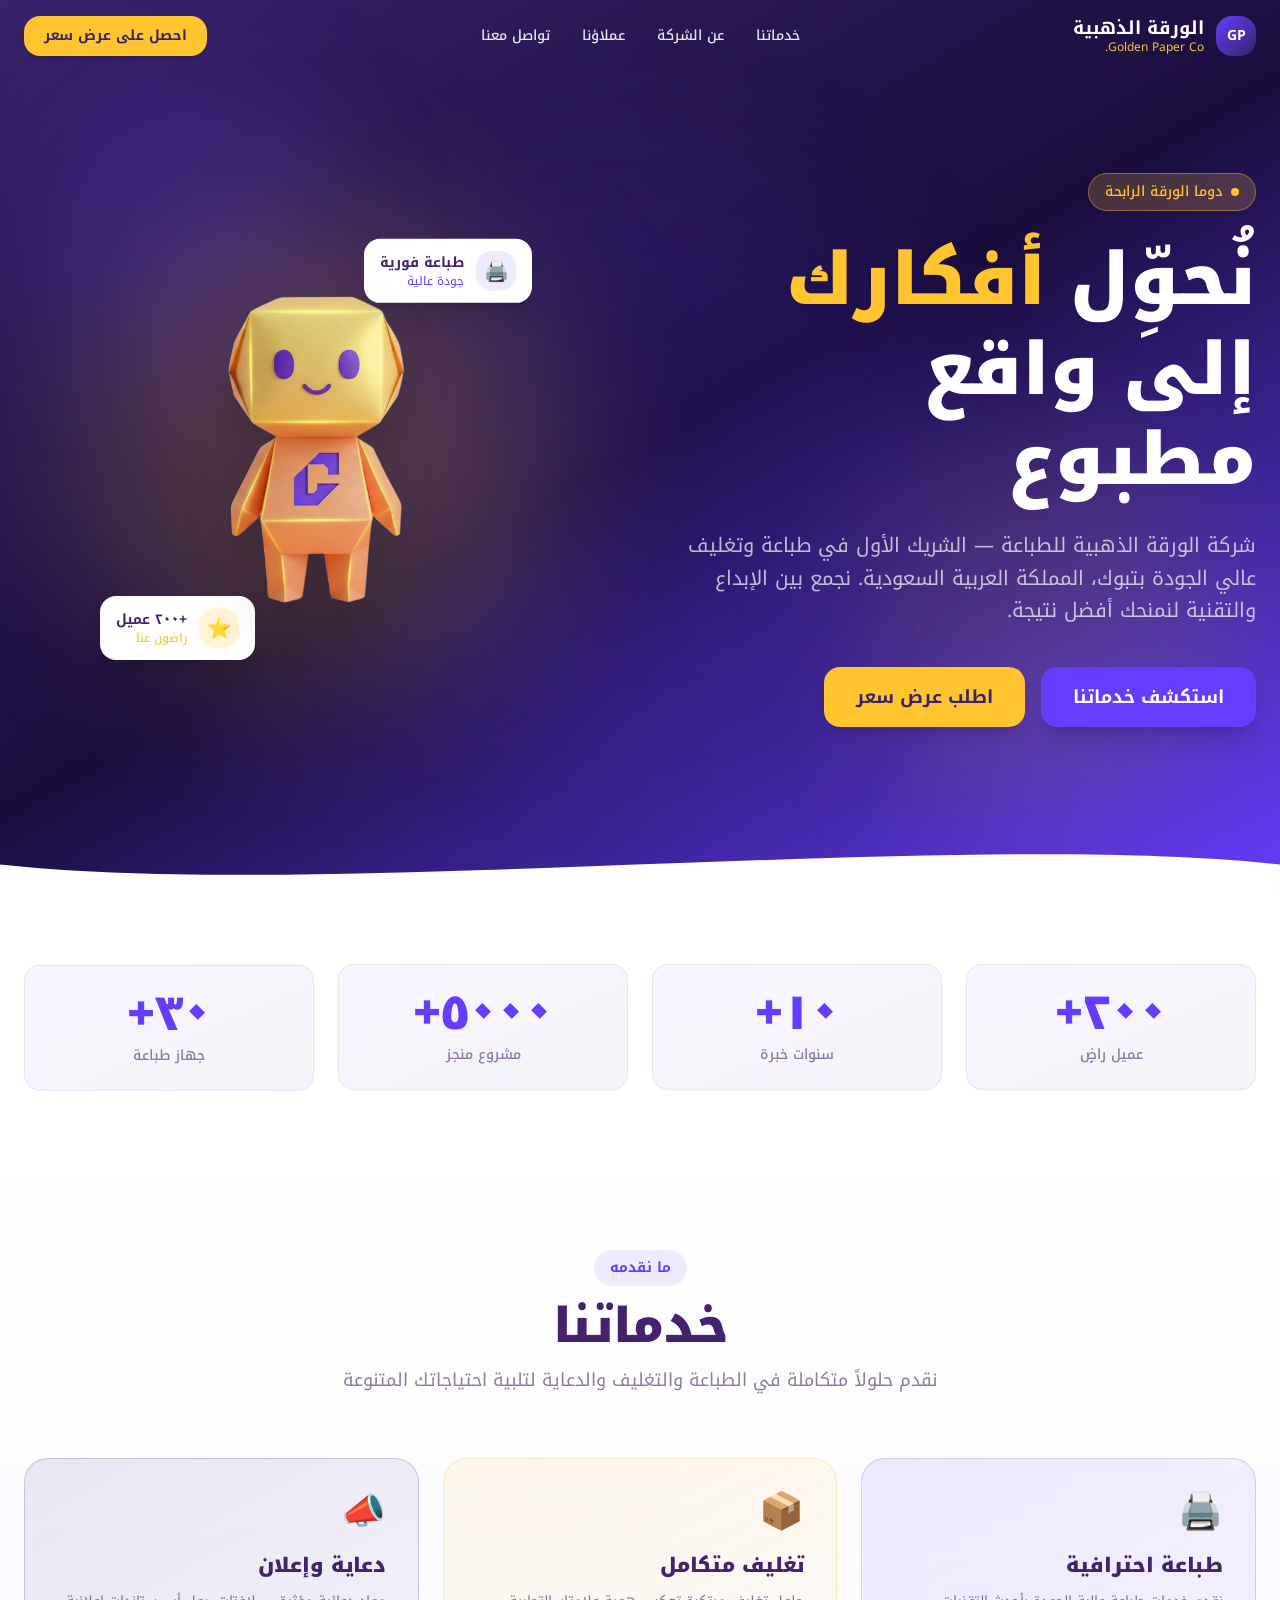
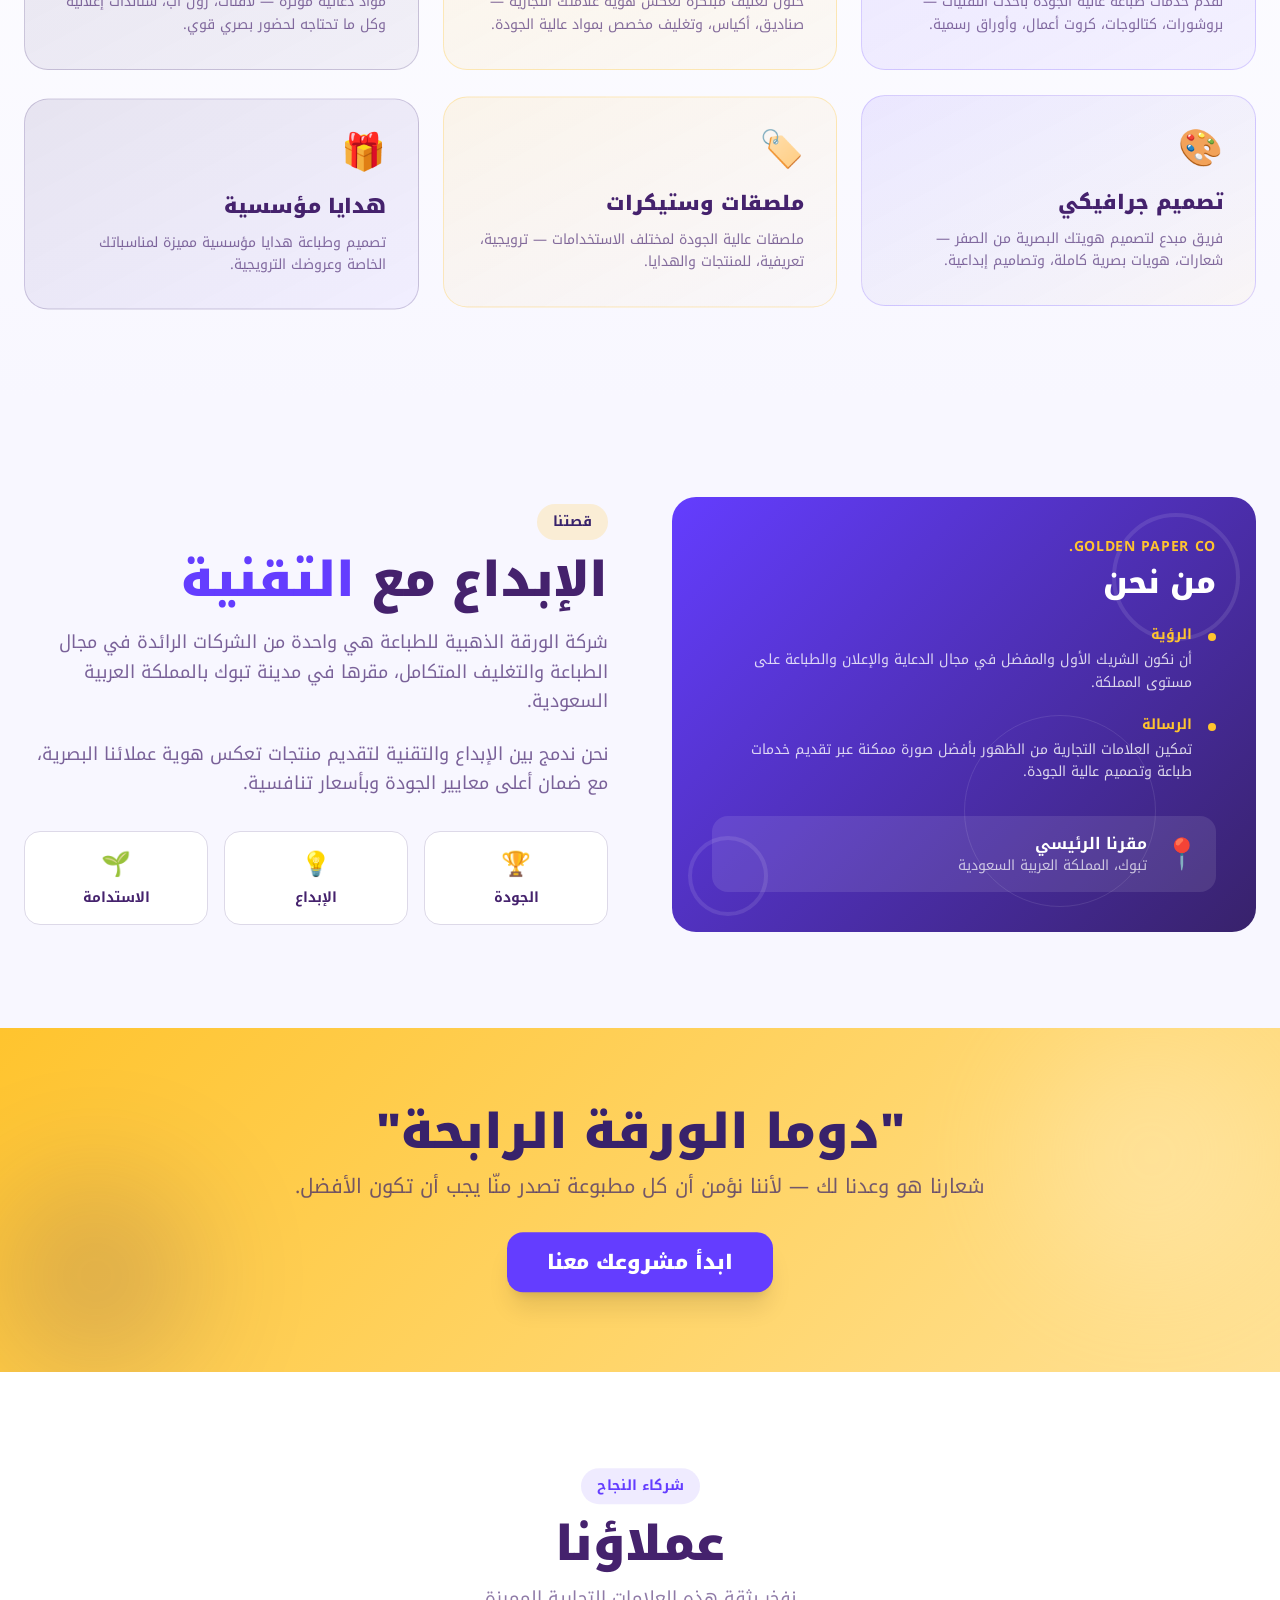
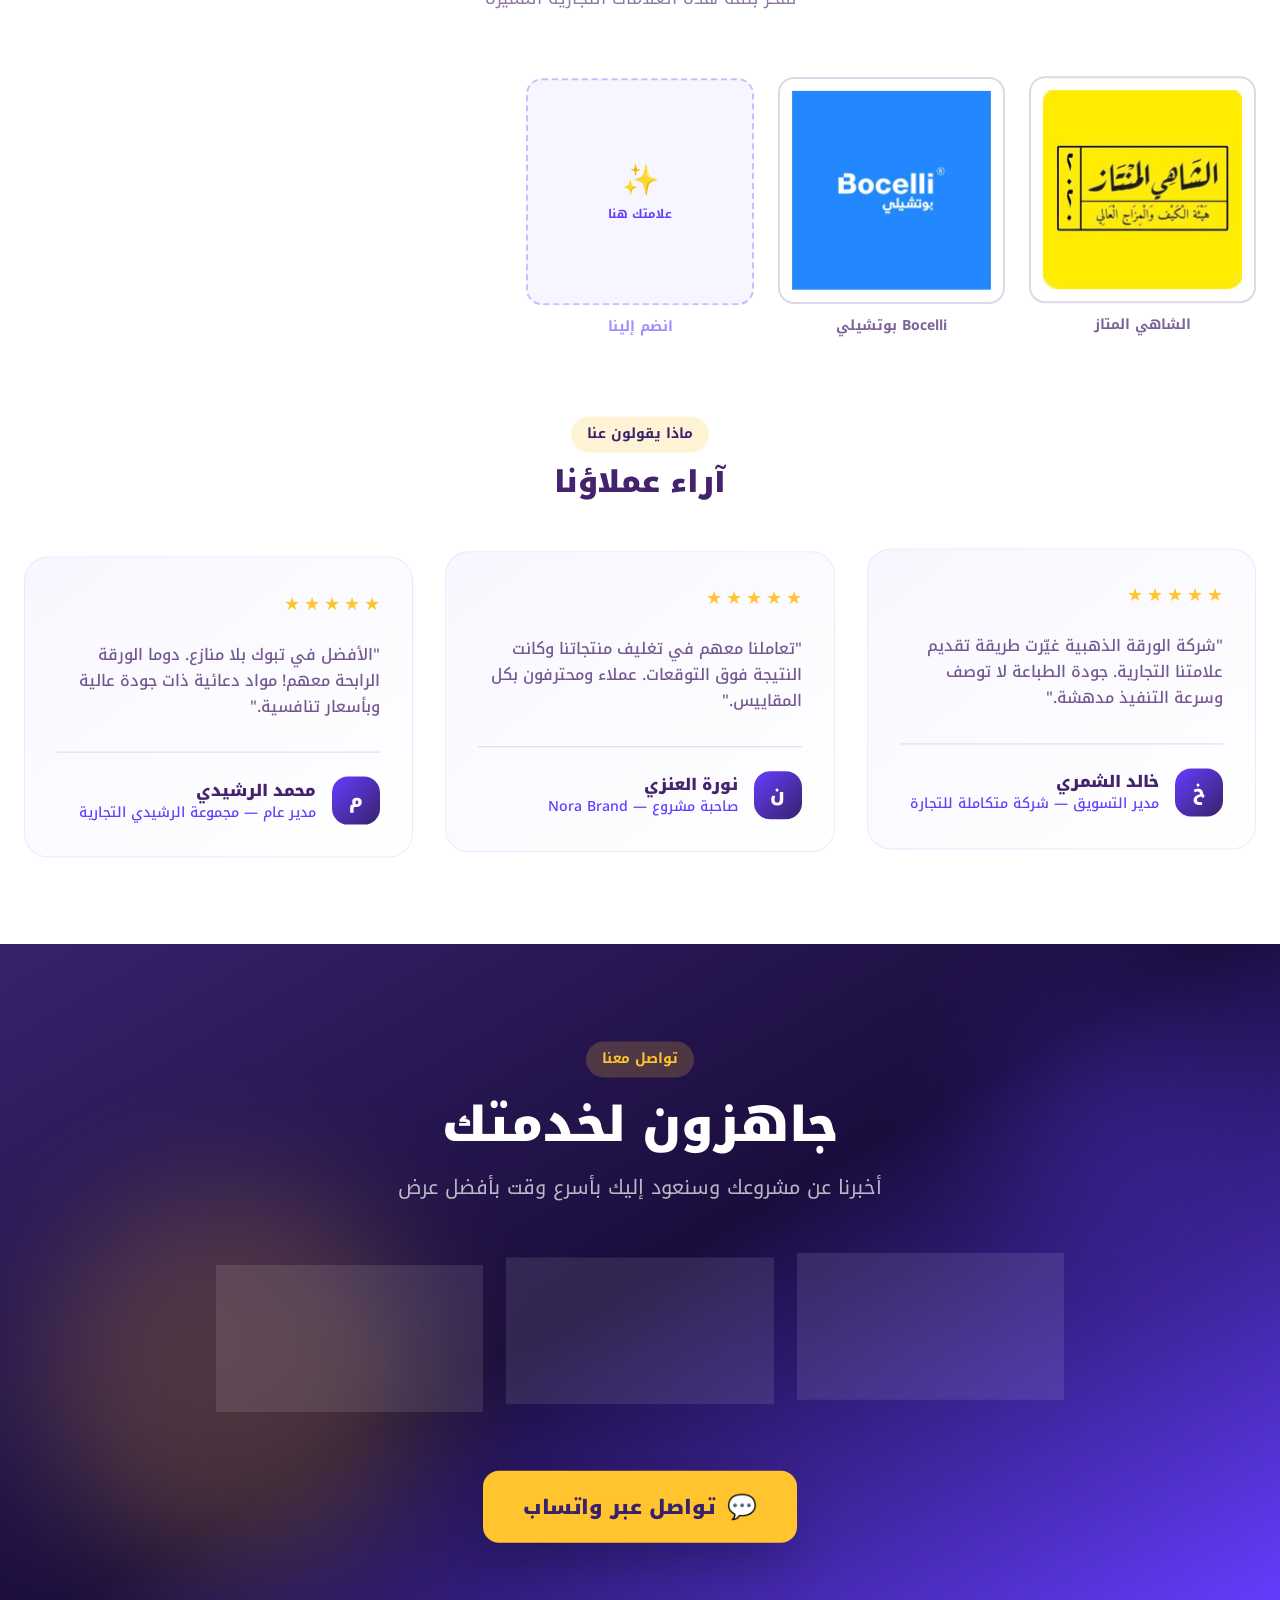
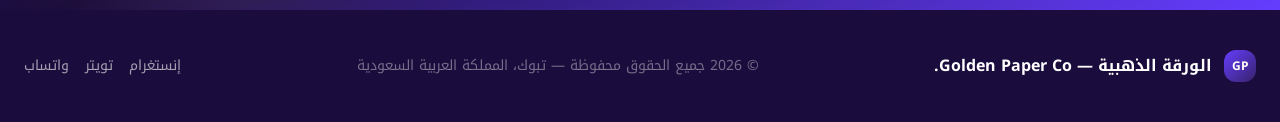
==== commit 41c2a41c: "feat: موقع تعريفي بالبراند + بطاقات رقمية + هوية بصرية وتنظيف - team.html: صفحة براند متكاملة (هيرو " ====
--- a/index.html
+++ b/index.html
@@ -4,7 +4,14 @@
     <meta charset="UTF-8" />
     <meta name="viewport" content="width=device-width, initial-scale=1.0, maximum-scale=1" />
     <title>الورقة الذهبية للطباعة | Golden Paper Co.</title>
+    <meta name="description" content="الورقة الذهبية GPC — طباعة احترافية وتغليف متكامل ودعاية وإعلان في تبوك، المملكة العربية السعودية. نُحوِّل أفكارك إلى واقع مطبوع." />
     <link rel="icon" type="image/svg+xml" href="./favicon.svg" />
+    <meta name="theme-color" content="#643DFF" />
+    <meta property="og:type" content="website" />
+    <meta property="og:title" content="الورقة الذهبية للطباعة | Golden Paper Co." />
+    <meta property="og:description" content="طباعة احترافية وتغليف متكامل ودعاية وإعلان في تبوك — نُحوِّل أفكارك إلى واقع مطبوع." />
+    <meta property="og:image" content="./opengraph.jpg" />
+    <meta name="twitter:card" content="summary_large_image" />
     <link rel="preconnect" href="https://fonts.googleapis.com">
     <link rel="preconnect" href="https://fonts.gstatic.com" crossorigin>
     <link href="https://fonts.googleapis.com/css2?family=Noto+Kufi+Arabic:wght@300;400;500;600;700;800;900&family=Cairo:wght@400;600;700;800;900&display=swap" rel="stylesheet">
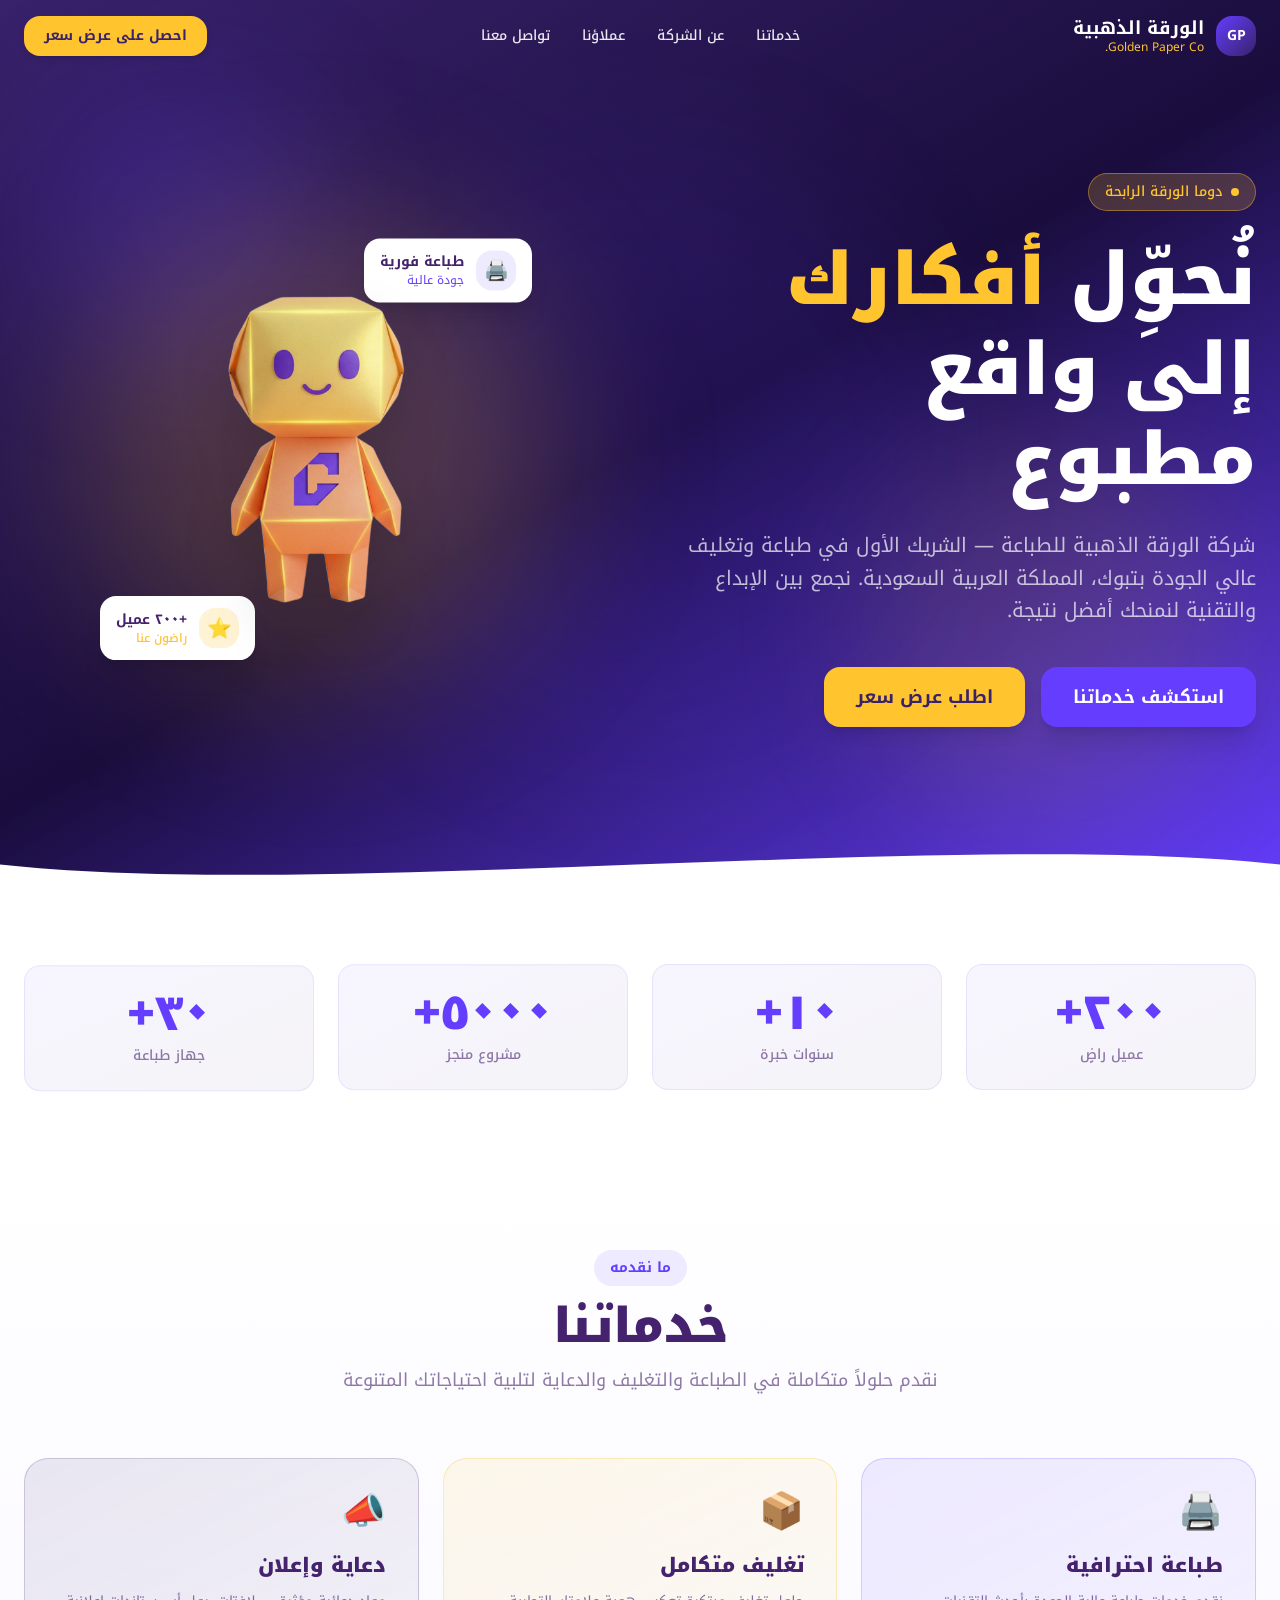
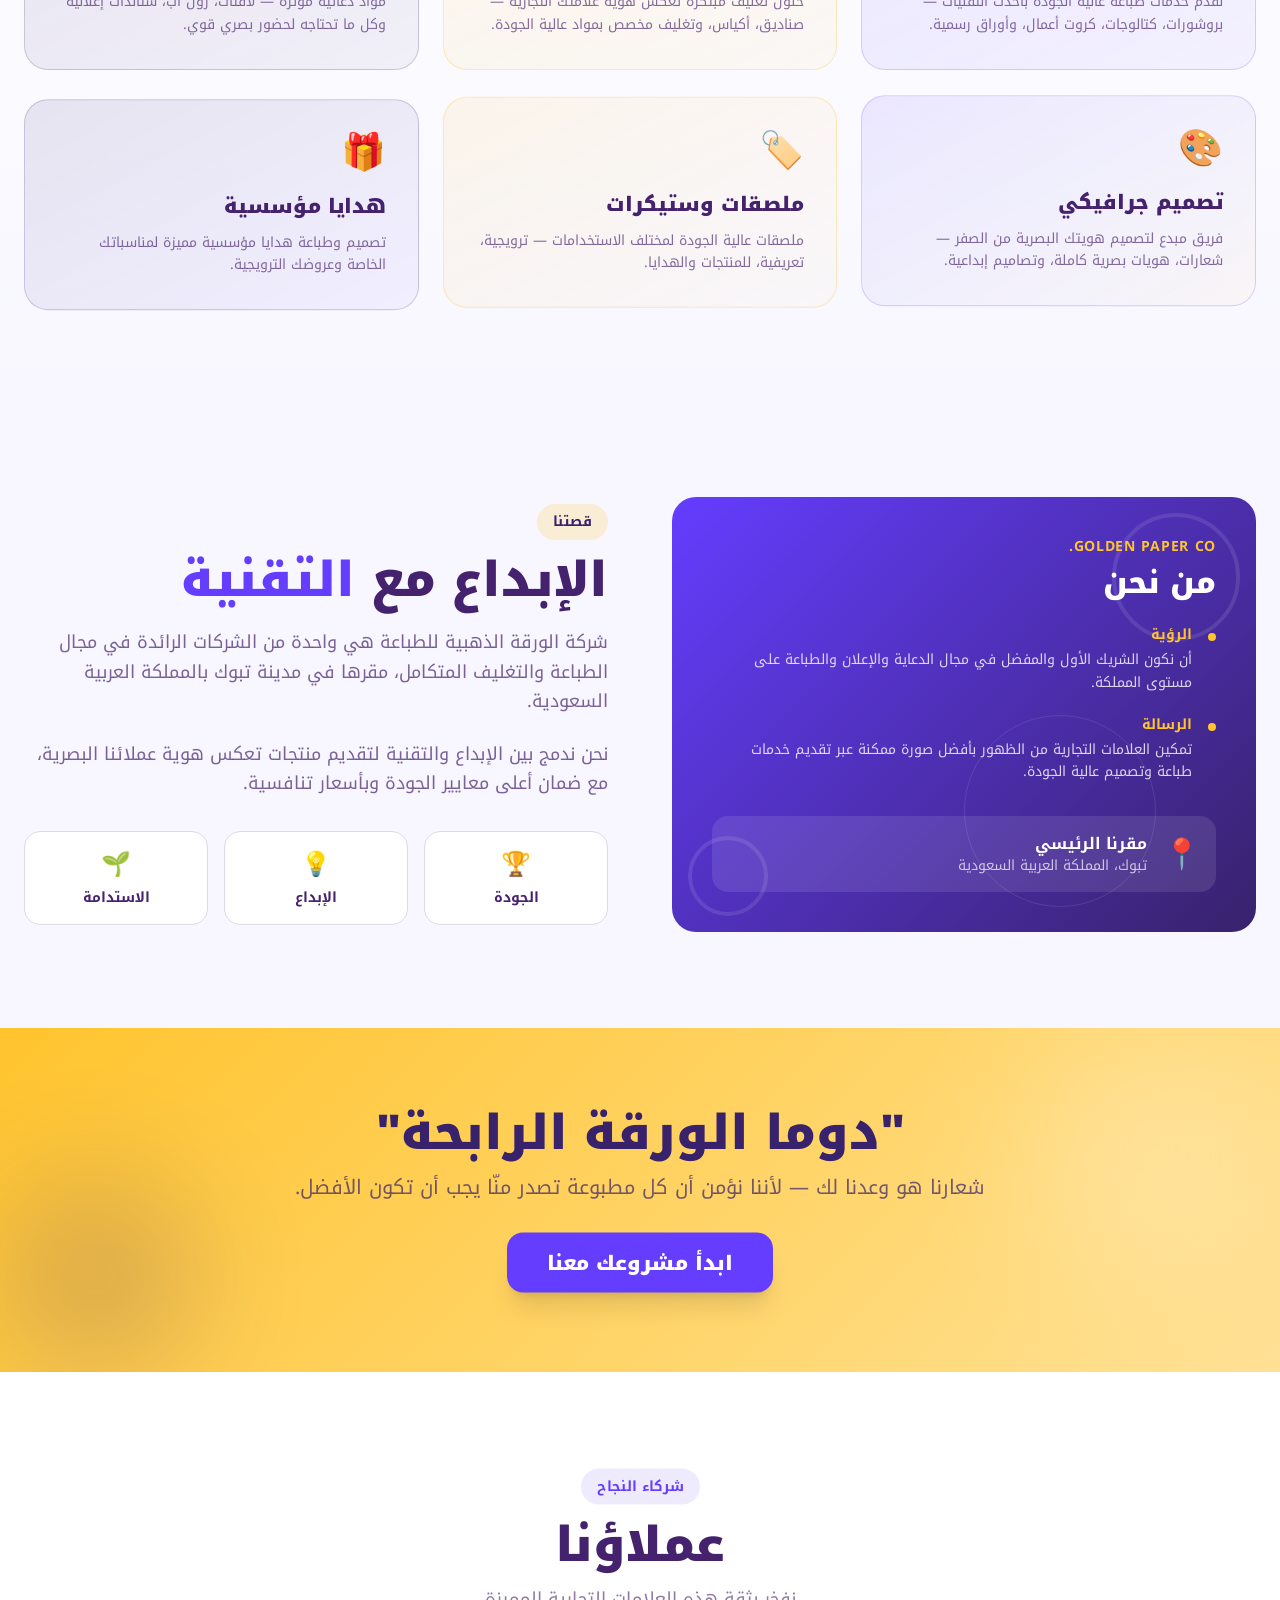
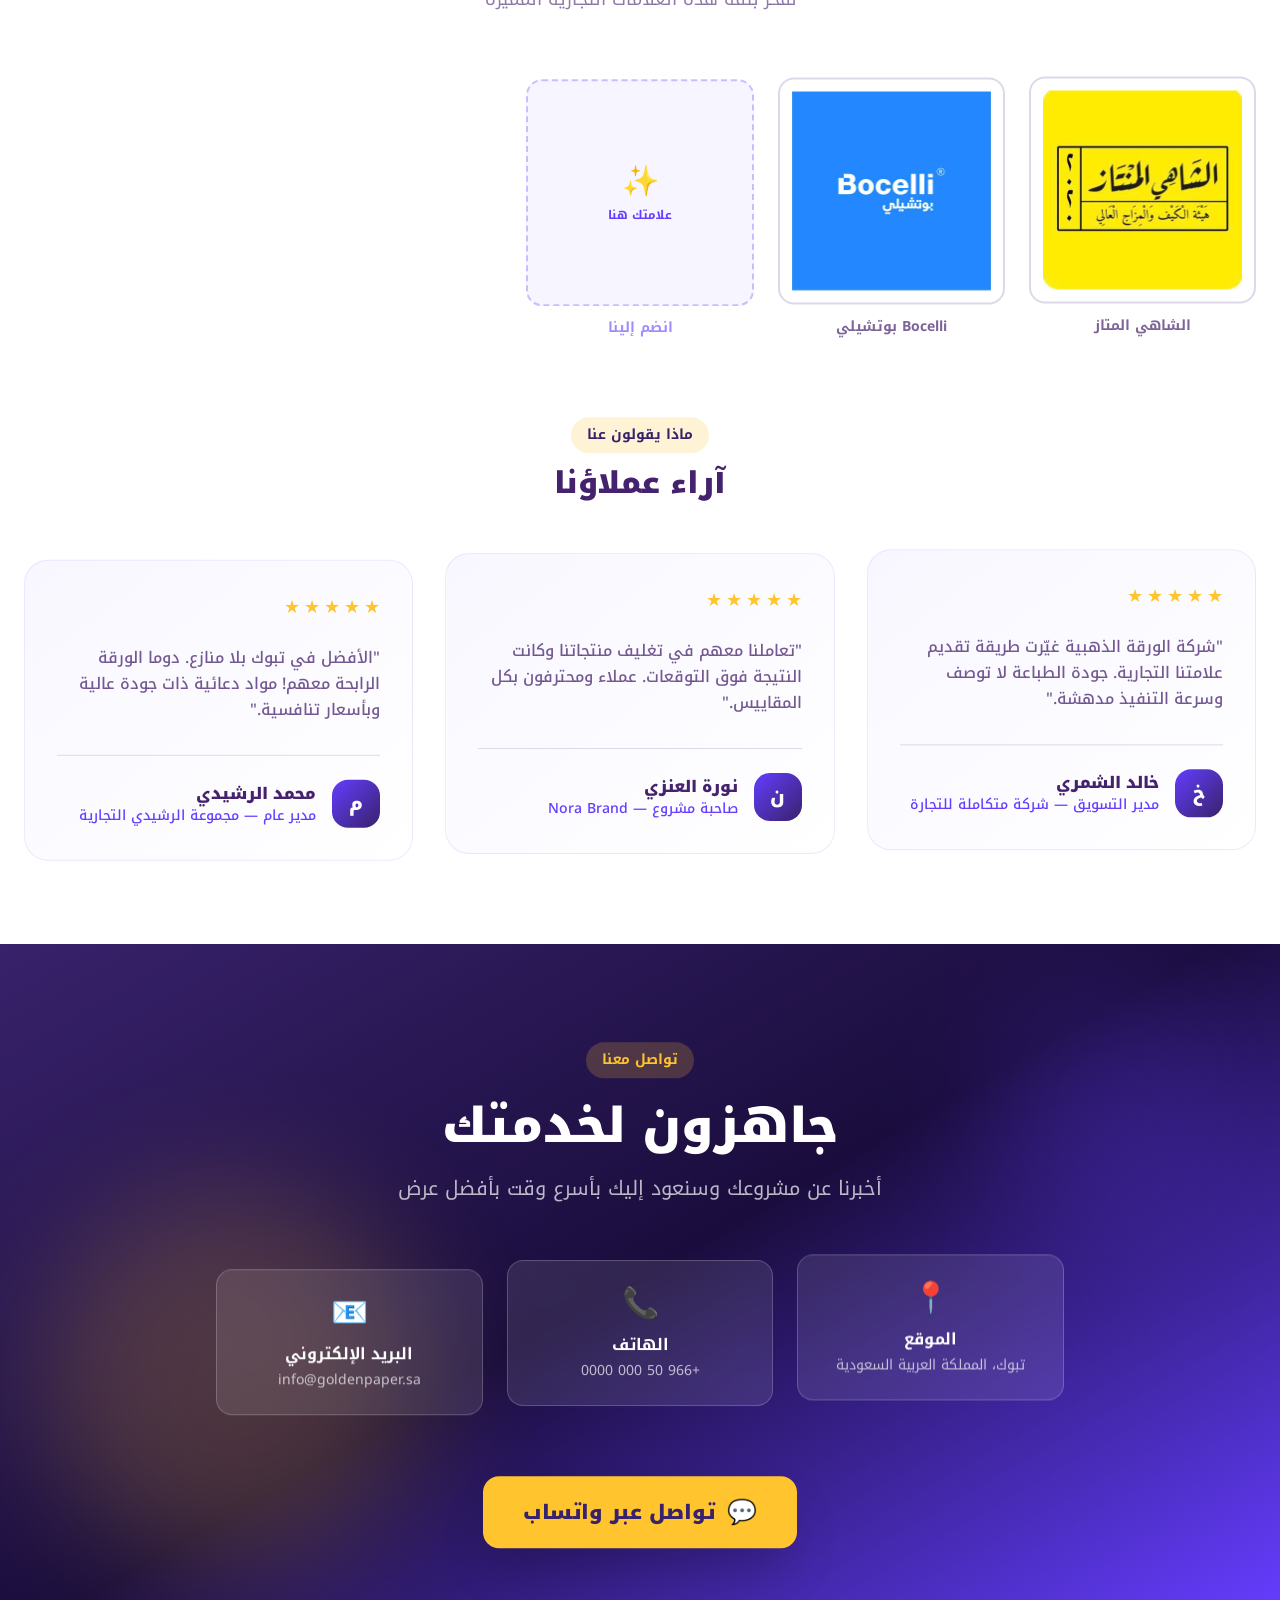
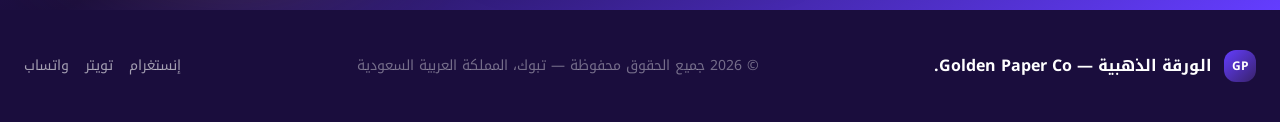
==== commit be464b8b: "fix: تثبيت نسبة شخصية Goldy 1:1 لمنع التمطيط على الشاشات الضيّقة كان صندوق الصورة يثبّت العرض والارت" ====
--- a/index.html
+++ b/index.html
@@ -17,6 +17,16 @@
     <link href="https://fonts.googleapis.com/css2?family=Noto+Kufi+Arabic:wght@300;400;500;600;700;800;900&family=Cairo:wght@400;600;700;800;900&display=swap" rel="stylesheet">
     <script type="module" crossorigin src="./assets/index-DATgigZ8.js"></script>
     <link rel="stylesheet" crossorigin href="./assets/index-DzwE51Dp.css">
+    <!-- تحصين شخصية Goldy ضد أي تشوّه/تمطيط مهما تغيّر الـ CSS أو عرض الشاشة -->
+    <style>
+      img[alt^="Goldy"]{
+        aspect-ratio:1/1;      /* يبقى الصندوق مربّعاً حتى لو طُبِّق بُعد واحد فقط */
+        object-fit:contain;    /* الصورة تُحتوى بنسبتها الأصلية — يستحيل التمطيط */
+        object-position:center;
+        max-width:100%;
+        height:auto;           /* الارتفاع يتبع العرض عبر aspect-ratio */
+      }
+    </style>
   </head>
   <body>
     <div id="root"></div>
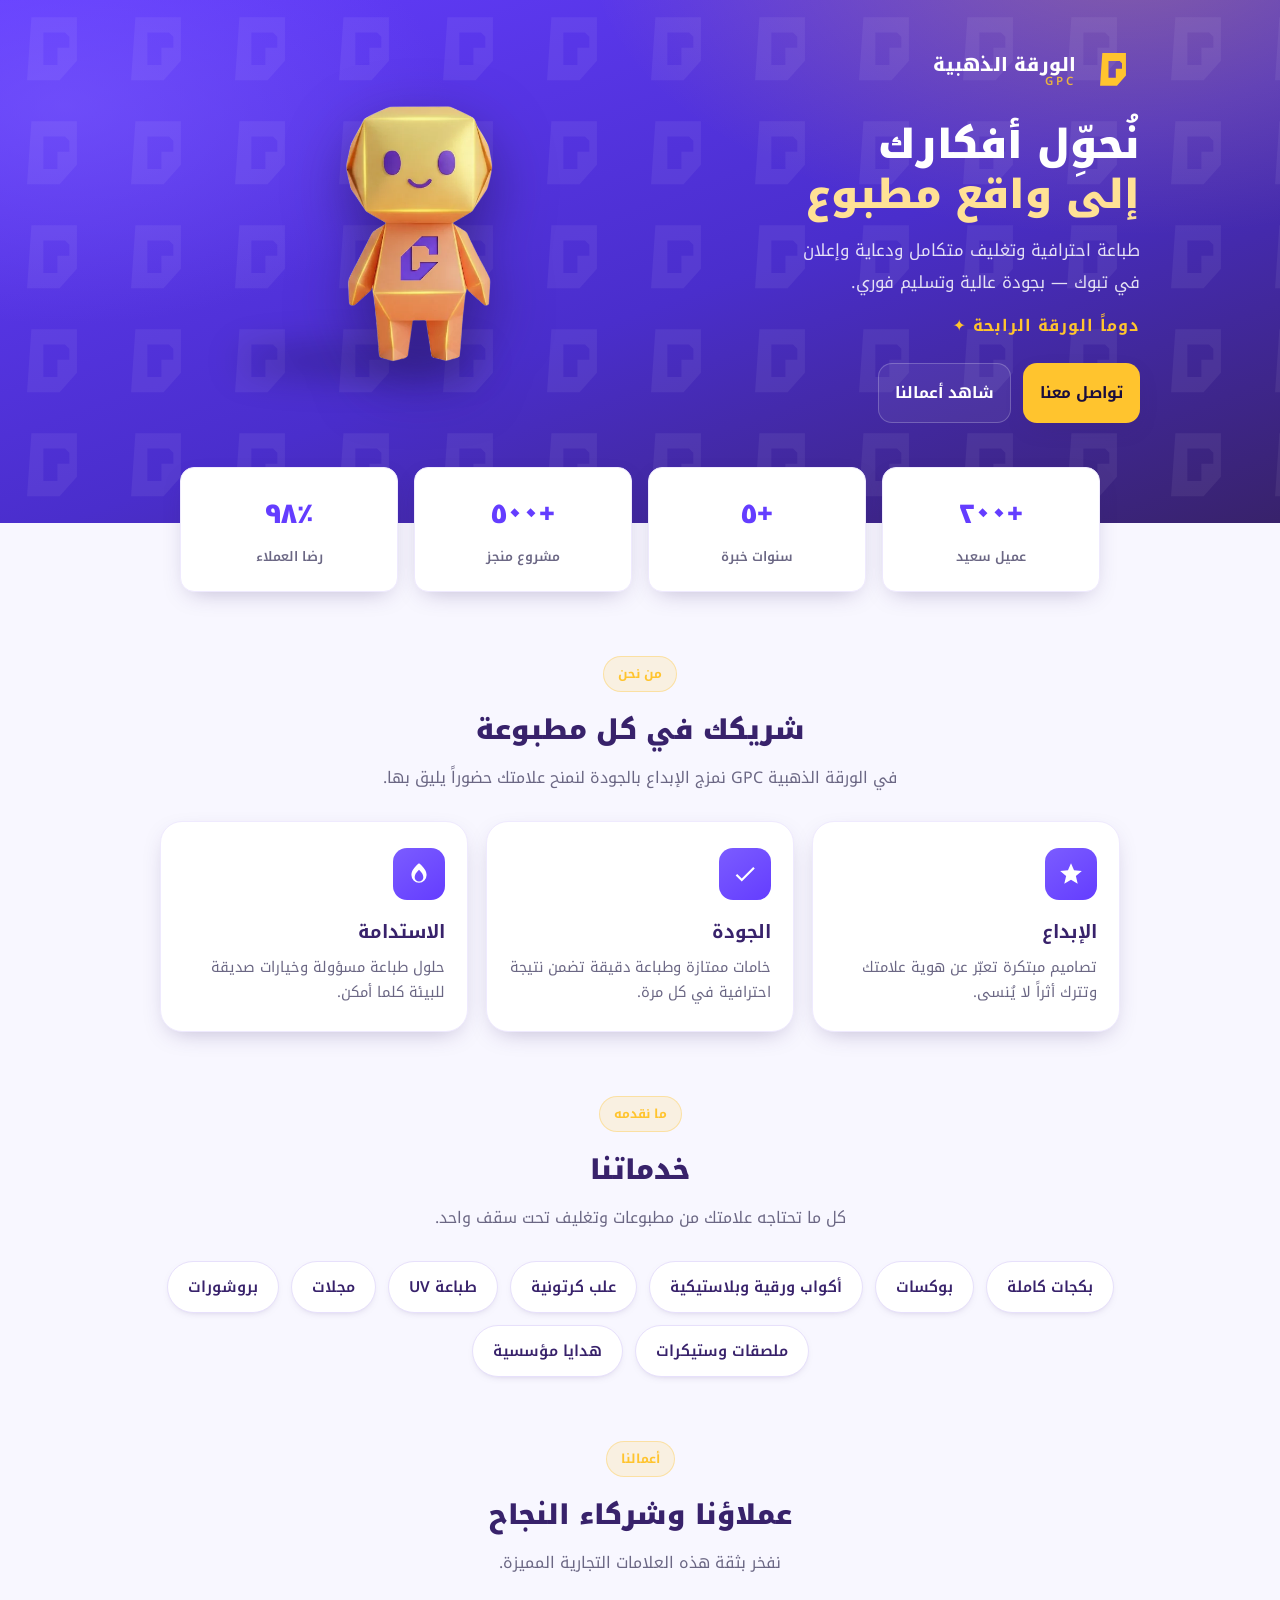
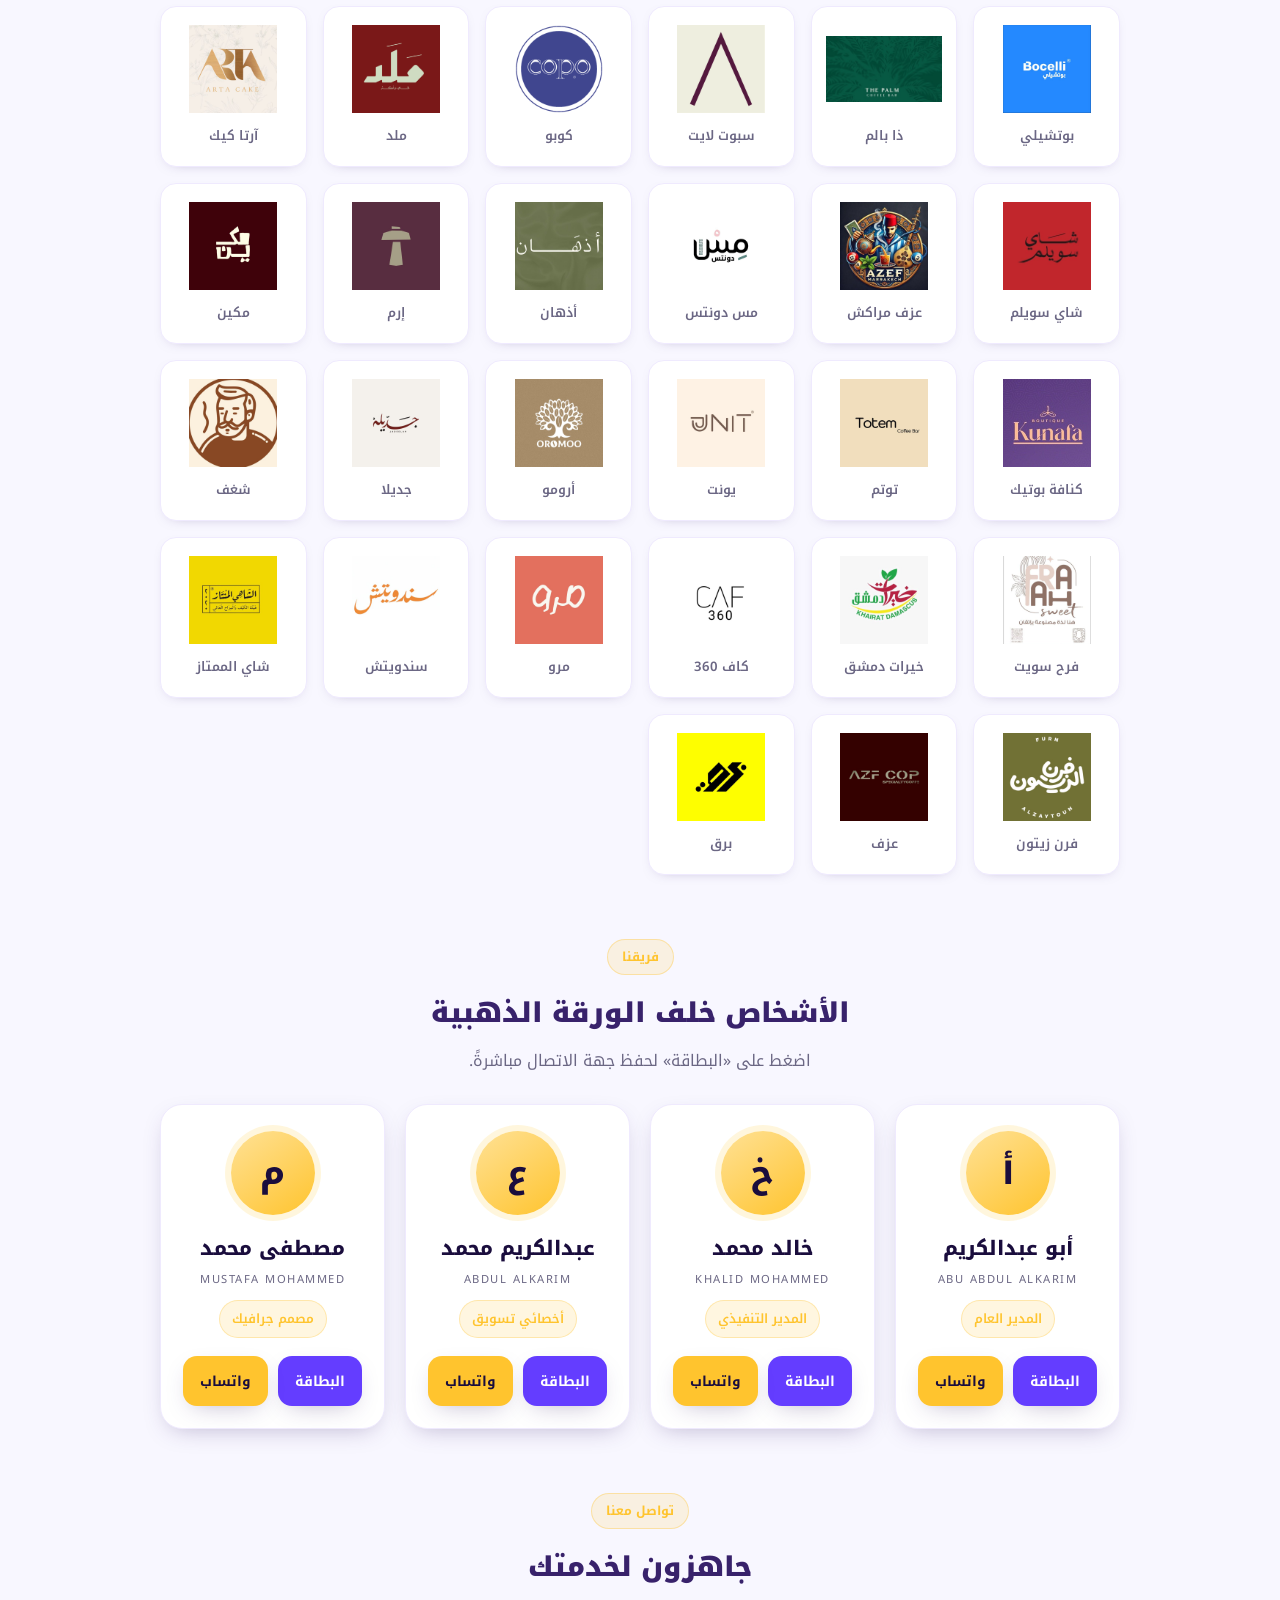
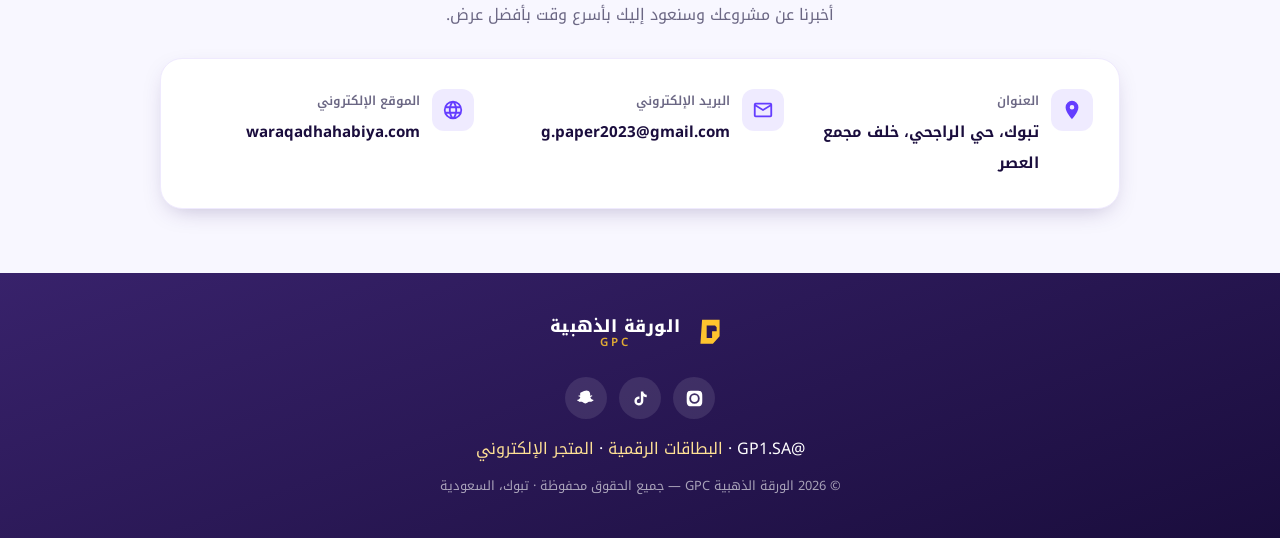
==== commit 3f2f5ea0: "feat: ترقية موقع البراند ليكون الصفحة الرئيسية وحذف تطبيق React القديم كانت الصفحة الرئيسية (/) تحمّ" ====
--- a/index.html
+++ b/index.html
@@ -1,34 +1,342 @@
 <!DOCTYPE html>
 <html lang="ar" dir="rtl">
-  <head>
-    <meta charset="UTF-8" />
-    <meta name="viewport" content="width=device-width, initial-scale=1.0, maximum-scale=1" />
-    <title>الورقة الذهبية للطباعة | Golden Paper Co.</title>
-    <meta name="description" content="الورقة الذهبية GPC — طباعة احترافية وتغليف متكامل ودعاية وإعلان في تبوك، المملكة العربية السعودية. نُحوِّل أفكارك إلى واقع مطبوع." />
-    <link rel="icon" type="image/svg+xml" href="./favicon.svg" />
-    <meta name="theme-color" content="#643DFF" />
-    <meta property="og:type" content="website" />
-    <meta property="og:title" content="الورقة الذهبية للطباعة | Golden Paper Co." />
-    <meta property="og:description" content="طباعة احترافية وتغليف متكامل ودعاية وإعلان في تبوك — نُحوِّل أفكارك إلى واقع مطبوع." />
-    <meta property="og:image" content="./opengraph.jpg" />
-    <meta name="twitter:card" content="summary_large_image" />
-    <link rel="preconnect" href="https://fonts.googleapis.com">
-    <link rel="preconnect" href="https://fonts.gstatic.com" crossorigin>
-    <link href="https://fonts.googleapis.com/css2?family=Noto+Kufi+Arabic:wght@300;400;500;600;700;800;900&family=Cairo:wght@400;600;700;800;900&display=swap" rel="stylesheet">
-    <script type="module" crossorigin src="./assets/index-DATgigZ8.js"></script>
-    <link rel="stylesheet" crossorigin href="./assets/index-DzwE51Dp.css">
-    <!-- تحصين شخصية Goldy ضد أي تشوّه/تمطيط مهما تغيّر الـ CSS أو عرض الشاشة -->
-    <style>
-      img[alt^="Goldy"]{
-        aspect-ratio:1/1;      /* يبقى الصندوق مربّعاً حتى لو طُبِّق بُعد واحد فقط */
-        object-fit:contain;    /* الصورة تُحتوى بنسبتها الأصلية — يستحيل التمطيط */
-        object-position:center;
-        max-width:100%;
-        height:auto;           /* الارتفاع يتبع العرض عبر aspect-ratio */
-      }
-    </style>
-  </head>
-  <body>
-    <div id="root"></div>
-  </body>
+<head>
+  <meta charset="UTF-8" />
+  <meta name="viewport" content="width=device-width, initial-scale=1.0" />
+  <title>الورقة الذهبية GPC — البراند وأعماله</title>
+  <meta name="description" content="الورقة الذهبية GPC — طباعة احترافية وتغليف متكامل ودعاية وإعلان في تبوك. تعرّف على قصتنا، أعمالنا، وفريقنا." />
+  <link rel="icon" type="image/svg+xml" href="./favicon.svg" />
+  <meta property="og:title" content="الورقة الذهبية GPC — البراند وأعماله" />
+  <meta property="og:description" content="طباعة احترافية وتغليف متكامل ودعاية وإعلان في تبوك. نُحوِّل أفكارك إلى واقع مطبوع." />
+  <meta property="og:image" content="./opengraph.jpg" />
+  <meta property="og:type" content="website" />
+  <meta property="og:url" content="https://suad8.github.io/golden-paper/" />
+  <meta name="twitter:card" content="summary_large_image" />
+  <link rel="canonical" href="https://suad8.github.io/golden-paper/" />
+  <meta name="theme-color" content="#643DFF" />
+  <link rel="preconnect" href="https://fonts.googleapis.com">
+  <link rel="preconnect" href="https://fonts.gstatic.com" crossorigin>
+  <link href="https://fonts.googleapis.com/css2?family=Noto+Kufi+Arabic:wght@300;400;500;600;700;800;900&family=Cairo:wght@400;600;700;800;900&display=swap" rel="stylesheet">
+  <link rel="stylesheet" href="./brand/brand.css">
+  <style>
+    body{background:var(--gpc-bg);color:var(--gpc-ink);min-height:100vh;overflow-x:hidden}
+    section{scroll-margin-top:20px}
+
+    /* ===== الهيرو ===== */
+    .hero{position:relative;overflow:hidden;color:#fff;padding:44px 20px 100px;
+      background:radial-gradient(900px 480px at 88% -10%,rgba(255,196,46,.30),transparent 60%),
+        radial-gradient(700px 400px at 5% 20%,rgba(123,92,255,.55),transparent 55%),
+        linear-gradient(160deg,#643DFF 0%,#4a2ecc 55%,#38226B 100%)}
+    .hero::after{content:"";position:absolute;inset:0;opacity:.06;pointer-events:none;
+      background-image:url("data:image/svg+xml,%3Csvg xmlns='http://www.w3.org/2000/svg' viewBox='0 0 96 96'%3E%3Cpath fill='%23ffffff' fill-rule='evenodd' d='M29 16 H71 V56 L55 74 H25 Z M40 30 H60 L64 34 V44 H53 V60 H40 Z'/%3E%3C/svg%3E");background-size:104px 104px}
+    .hero-inner{position:relative;z-index:1;max-width:1000px;margin:0 auto;display:grid;
+      grid-template-columns:1.1fr .9fr;align-items:center;gap:24px}
+    .hero .gpc-lockup{margin-bottom:22px}
+    .hero .gpc-lockup .gpc-mark{width:54px;height:54px;color:var(--gpc-gold)}
+    .hero .gpc-lockup .gpc-word b{color:#fff;font-size:1.15rem}
+    .hero .gpc-lockup .gpc-word span{color:var(--gpc-gold)}
+    .hero h1{font-size:2.5rem;line-height:1.25;margin:0 0 14px;font-weight:900}
+    .hero h1 .hl{color:var(--gpc-gold-2)}
+    .hero p.lead{opacity:.85;font-size:1.05rem;margin:0 0 12px;max-width:34ch}
+    .hero .tagline{display:inline-block;font-weight:700;color:var(--gpc-gold);letter-spacing:1px;margin-bottom:22px}
+    .hero-cta{display:flex;gap:12px;flex-wrap:wrap}
+    .goldy-wrap{position:relative;display:flex;justify-content:center}
+    .goldy-wrap::before{content:"";position:absolute;inset:auto 0 6% 0;height:26px;margin:auto;width:56%;
+      background:rgba(0,0,0,.28);filter:blur(18px);border-radius:50%}
+    .goldy{width:min(320px,80%);aspect-ratio:1/1;height:auto;object-fit:contain;filter:drop-shadow(0 22px 30px rgba(26,13,61,.5));animation:float 5s ease-in-out infinite}
+    @keyframes float{0%,100%{transform:translateY(0)}50%{transform:translateY(-14px)}}
+    @media(prefers-reduced-motion:reduce){.goldy{animation:none}}
+
+    /* ===== الإحصائيات ===== */
+    .stats{max-width:960px;margin:-56px auto 0;position:relative;z-index:3;padding:0 20px;
+      display:grid;grid-template-columns:repeat(4,1fr);gap:16px}
+    .stat{background:#fff;border-radius:var(--gpc-radius-sm);padding:20px 12px;text-align:center;
+      box-shadow:var(--gpc-shadow-sm);border:1px solid #efeafe}
+    .stat b{display:block;font-size:1.7rem;font-weight:900;color:var(--gpc-purple)}
+    .stat span{font-size:.82rem;color:var(--gpc-muted);font-weight:600}
+
+    .container{max-width:1000px;margin:0 auto;padding:0 20px}
+    .sec-head{text-align:center;margin:64px 0 8px}
+    .sec-head .kicker{display:inline-block;color:var(--gpc-gold);background:rgba(255,196,46,.14);
+      border:1px solid rgba(255,196,46,.35);padding:5px 14px;border-radius:999px;font-size:.78rem;font-weight:700;margin-bottom:12px}
+    .sec-head h2{font-size:1.7rem;font-weight:900;color:var(--gpc-purple-dark);margin:0 0 6px}
+    .sec-head p{color:var(--gpc-muted);margin:0}
+
+    /* ===== القيم ===== */
+    .values{display:grid;grid-template-columns:repeat(auto-fit,minmax(220px,1fr));gap:18px;margin-top:28px}
+    .value{background:#fff;border-radius:var(--gpc-radius);padding:26px 22px;border:1px solid #efeafe;box-shadow:var(--gpc-shadow-sm)}
+    .value .vi{width:52px;height:52px;border-radius:14px;display:flex;align-items:center;justify-content:center;
+      background:linear-gradient(145deg,#7B5CFF,#643DFF);color:#fff;margin-bottom:14px}
+    .value .vi svg{width:26px;height:26px}
+    .value h3{margin:0 0 6px;font-size:1.15rem;color:var(--gpc-purple-dark)}
+    .value p{margin:0;color:var(--gpc-muted);font-size:.92rem;line-height:1.7}
+
+    /* ===== الخدمات ===== */
+    .chips{display:flex;flex-wrap:wrap;gap:12px;justify-content:center;margin-top:28px}
+    .chips span{background:#fff;border:1px solid #e7e0fb;color:var(--gpc-purple-dark);
+      padding:11px 20px;border-radius:999px;font-size:.95rem;font-weight:600;box-shadow:0 3px 10px -7px rgba(56,34,107,.5)}
+
+    /* ===== العملاء ===== */
+    .logos{display:grid;grid-template-columns:repeat(auto-fill,minmax(140px,1fr));gap:16px;margin-top:28px}
+    .logo-tile{background:#fff;border:1px solid #efeafe;border-radius:16px;padding:18px 14px;display:flex;
+      flex-direction:column;align-items:center;gap:10px;box-shadow:0 4px 14px -10px rgba(56,34,107,.5);transition:transform .15s,box-shadow .2s}
+    .logo-tile:hover{transform:translateY(-3px);box-shadow:var(--gpc-shadow-sm)}
+    .logo-tile img{width:100%;height:88px;object-fit:contain}
+    .logo-tile span{font-size:.82rem;font-weight:600;color:var(--gpc-muted)}
+
+    /* ===== الفريق ===== */
+    .team{display:grid;grid-template-columns:repeat(auto-fit,minmax(220px,1fr));gap:20px;margin-top:28px}
+    .member{background:#fff;border-radius:var(--gpc-radius);padding:26px 22px 22px;text-align:center;
+      box-shadow:var(--gpc-shadow-sm);border:1px solid #efeafe;transition:transform .15s,box-shadow .2s}
+    .member:hover{transform:translateY(-4px);box-shadow:var(--gpc-shadow)}
+    .m-av{width:84px;height:84px;margin:0 auto 14px;border-radius:50%;display:flex;align-items:center;justify-content:center;
+      font-weight:800;font-size:2.1rem;color:var(--gpc-purple-deep);background:linear-gradient(145deg,#FFE195,#FFC42E);box-shadow:0 0 0 6px rgba(255,196,46,.16)}
+    .m-name{font-weight:800;font-size:1.25rem;margin:0 0 2px}
+    .m-name-en{font-size:.7rem;letter-spacing:1.5px;color:var(--gpc-muted);margin-bottom:10px}
+    .m-title{margin-bottom:18px}
+    .m-actions{display:grid;grid-template-columns:1fr 1fr;gap:10px}
+    .m-actions .gpc-btn{padding:11px 10px;font-size:.86rem}
+
+    /* ===== التواصل ===== */
+    .contact{background:#fff;border-radius:var(--gpc-radius);border:1px solid #efeafe;box-shadow:var(--gpc-shadow-sm);
+      padding:30px 26px;margin-top:28px;display:grid;grid-template-columns:repeat(auto-fit,minmax(210px,1fr));gap:22px}
+    .c-item{display:flex;gap:12px;align-items:flex-start}
+    .c-item .ic{width:42px;height:42px;flex:none;border-radius:12px;display:flex;align-items:center;justify-content:center;background:rgba(100,61,255,.1);color:var(--gpc-purple)}
+    .c-item .ic svg{width:22px;height:22px}
+    .c-item b{display:block;font-size:.78rem;color:var(--gpc-muted);font-weight:600;margin-bottom:3px}
+    .c-item a,.c-item span{color:var(--gpc-ink);font-weight:700;font-size:.95rem;word-break:break-word}
+
+    /* ===== الفوتر ===== */
+    .foot{text-align:center;padding:40px 20px;color:#fff;margin-top:64px;
+      background:linear-gradient(160deg,#38226B,#1A0D3D)}
+    .foot .gpc-lockup{margin-bottom:16px}
+    .foot .gpc-lockup .gpc-mark{width:40px;height:40px;color:var(--gpc-gold)}
+    .foot .gpc-lockup .gpc-word b{color:#fff}.foot .gpc-lockup .gpc-word span{color:var(--gpc-gold)}
+    .foot .social{display:flex;gap:12px;justify-content:center;margin:8px 0 14px}
+    .foot .social a{width:42px;height:42px;border-radius:50%;display:flex;align-items:center;justify-content:center;
+      background:rgba(255,255,255,.1);color:#fff;transition:background .2s,transform .12s}
+    .foot .social a:hover{background:var(--gpc-gold);color:var(--gpc-purple-deep);transform:translateY(-2px)}
+    .foot .social a svg{width:19px;height:19px}
+    .foot .fnote{opacity:.6;font-size:.8rem;margin-top:10px}
+    .foot a.plain{color:var(--gpc-gold-2)}
+
+    @media(max-width:760px){
+      .hero-inner{grid-template-columns:1fr;text-align:center}
+      .hero .gpc-lockup{justify-content:center}
+      .hero-cta{justify-content:center}
+      .goldy-wrap{order:-1;margin-bottom:10px}
+      .hero p.lead{margin-inline:auto}
+      .stats{grid-template-columns:repeat(2,1fr)}
+      .hero h1{font-size:2rem}
+    }
+    @media(max-width:420px){.m-actions{grid-template-columns:1fr}}
+  </style>
+</head>
+<body>
+
+  <!-- ===== الهيرو ===== -->
+  <header class="hero">
+    <div class="hero-inner">
+      <div class="hero-copy">
+        <span class="gpc-lockup">
+          <span class="gpc-mark"><svg viewBox="0 0 96 96" fill="currentColor"><path fill-rule="evenodd" clip-rule="evenodd" d="M29 16 H71 V56 L55 74 H25 Z M40 30 H60 L64 34 V44 H53 V60 H40 Z"/></svg></span>
+          <span class="gpc-word"><b>الورقة الذهبية</b><span>GPC</span></span>
+        </span>
+        <h1>نُحوِّل أفكارك<br><span class="hl">إلى واقع مطبوع</span></h1>
+        <p class="lead">طباعة احترافية وتغليف متكامل ودعاية وإعلان في تبوك — بجودة عالية وتسليم فوري.</p>
+        <span class="tagline">دوماً الورقة الرابحة ✦</span>
+        <div class="hero-cta">
+          <a class="gpc-btn gpc-btn--gold" href="#contact">تواصل معنا</a>
+          <a class="gpc-btn gpc-btn--ghost" href="#clients">شاهد أعمالنا</a>
+        </div>
+      </div>
+      <div class="goldy-wrap">
+        <picture>
+          <source srcset="images/opt/goldy.webp" type="image/webp">
+          <img class="goldy" src="images/goldy.png" alt="Goldy — شخصية الورقة الذهبية" width="320" height="320" fetchpriority="high">
+        </picture>
+      </div>
+    </div>
+  </header>
+
+  <!-- ===== الإحصائيات ===== -->
+  <section class="stats" aria-label="إنجازاتنا بالأرقام">
+    <div class="stat"><b>+٢٠٠</b><span>عميل سعيد</span></div>
+    <div class="stat"><b>+٥</b><span>سنوات خبرة</span></div>
+    <div class="stat"><b>+٥٠٠</b><span>مشروع منجز</span></div>
+    <div class="stat"><b>٪٩٨</b><span>رضا العملاء</span></div>
+  </section>
+
+  <main class="container">
+
+    <!-- ===== من نحن ===== -->
+    <section id="about">
+      <div class="sec-head">
+        <span class="kicker">من نحن</span>
+        <h2>شريكك في كل مطبوعة</h2>
+        <p>في الورقة الذهبية GPC نمزج الإبداع بالجودة لنمنح علامتك حضوراً يليق بها.</p>
+      </div>
+      <div class="values">
+        <div class="value">
+          <span class="vi"><svg viewBox="0 0 24 24" fill="currentColor"><path d="M12 2 9.2 8.6 2 9.2l5.5 4.7L5.8 21 12 17.3 18.2 21l-1.7-7.1L22 9.2l-7.2-.6L12 2Z"/></svg></span>
+          <h3>الإبداع</h3>
+          <p>تصاميم مبتكرة تعبّر عن هوية علامتك وتترك أثراً لا يُنسى.</p>
+        </div>
+        <div class="value">
+          <span class="vi"><svg viewBox="0 0 24 24" fill="currentColor"><path d="M9 16.2 4.8 12l-1.4 1.4L9 19 21 7l-1.4-1.4L9 16.2Z"/></svg></span>
+          <h3>الجودة</h3>
+          <p>خامات ممتازة وطباعة دقيقة تضمن نتيجة احترافية في كل مرة.</p>
+        </div>
+        <div class="value">
+          <span class="vi"><svg viewBox="0 0 24 24" fill="currentColor"><path d="M12 2C7 6 5 9.5 5 13a7 7 0 0 0 14 0c0-3.5-2-7-7-11Zm0 17a4 4 0 0 1-4-4c0-2 1-4.2 4-7 3 2.8 4 5 4 7a4 4 0 0 1-4 4Z"/></svg></span>
+          <h3>الاستدامة</h3>
+          <p>حلول طباعة مسؤولة وخيارات صديقة للبيئة كلما أمكن.</p>
+        </div>
+      </div>
+    </section>
+
+    <!-- ===== الخدمات ===== -->
+    <section id="services">
+      <div class="sec-head">
+        <span class="kicker">ما نقدمه</span>
+        <h2>خدماتنا</h2>
+        <p>كل ما تحتاجه علامتك من مطبوعات وتغليف تحت سقف واحد.</p>
+      </div>
+      <div class="chips">
+        <span>بكجات كاملة</span><span>بوكسات</span><span>أكواب ورقية وبلاستيكية</span>
+        <span>علب كرتونية</span><span>طباعة UV</span><span>مجلات</span>
+        <span>بروشورات</span><span>ملصقات وستيكرات</span><span>هدايا مؤسسية</span>
+      </div>
+    </section>
+
+    <!-- ===== العملاء / الأعمال ===== -->
+    <section id="clients">
+      <div class="sec-head">
+        <span class="kicker">أعمالنا</span>
+        <h2>عملاؤنا وشركاء النجاح</h2>
+        <p>نفخر بثقة هذه العلامات التجارية المميزة.</p>
+      </div>
+      <div class="logos">
+        <div class="logo-tile"><img src="images/clients/partners/01-bocelli.jpg" alt="بوتشيلي" loading="lazy"><span>بوتشيلي</span></div>
+        <div class="logo-tile"><img src="images/clients/partners/02-the-palm.jpg" alt="ذا بالم" loading="lazy"><span>ذا بالم</span></div>
+        <div class="logo-tile"><img src="images/clients/partners/03-spotlight.png" alt="سبوت لايت" loading="lazy"><span>سبوت لايت</span></div>
+        <div class="logo-tile"><img src="images/clients/partners/04-kupo.png" alt="كوبو" loading="lazy"><span>كوبو</span></div>
+        <div class="logo-tile"><img src="images/clients/partners/05-meld.png" alt="ملد" loading="lazy"><span>ملد</span></div>
+        <div class="logo-tile"><img src="images/clients/partners/06-arta-cake.jpg" alt="آرتا كيك" loading="lazy"><span>آرتا كيك</span></div>
+        <div class="logo-tile"><img src="images/clients/partners/07-shai-suwailem.jpg" alt="شاي سويلم" loading="lazy"><span>شاي سويلم</span></div>
+        <div class="logo-tile"><img src="images/clients/partners/08-azf-marrakesh.jpg" alt="عزف مراكش" loading="lazy"><span>عزف مراكش</span></div>
+        <div class="logo-tile"><img src="images/clients/partners/09-miss-donuts.jpg" alt="مس دونتس" loading="lazy"><span>مس دونتس</span></div>
+        <div class="logo-tile"><img src="images/clients/partners/10-azhan.jpg" alt="أذهان" loading="lazy"><span>أذهان</span></div>
+        <div class="logo-tile"><img src="images/clients/partners/11-erm.jpg" alt="إرم" loading="lazy"><span>إرم</span></div>
+        <div class="logo-tile"><img src="images/clients/partners/12-makeen.jpg" alt="مكين" loading="lazy"><span>مكين</span></div>
+        <div class="logo-tile"><img src="images/clients/partners/13-kunafa-boutique.jpg" alt="كنافة بوتيك" loading="lazy"><span>كنافة بوتيك</span></div>
+        <div class="logo-tile"><img src="images/clients/partners/14-totem.jpg" alt="توتم" loading="lazy"><span>توتم</span></div>
+        <div class="logo-tile"><img src="images/clients/partners/15-yunit.jpg" alt="يونت" loading="lazy"><span>يونت</span></div>
+        <div class="logo-tile"><img src="images/clients/partners/16-aromo.jpg" alt="أرومو" loading="lazy"><span>أرومو</span></div>
+        <div class="logo-tile"><img src="images/clients/partners/17-jadila.jpg" alt="جديلا" loading="lazy"><span>جديلا</span></div>
+        <div class="logo-tile"><img src="images/clients/partners/18-shaghaf.jpg" alt="شغف" loading="lazy"><span>شغف</span></div>
+        <div class="logo-tile"><img src="images/clients/partners/21-farah-sweet.jpg" alt="فرح سويت" loading="lazy"><span>فرح سويت</span></div>
+        <div class="logo-tile"><img src="images/clients/partners/22-khairat-dimashq.jpg" alt="خيرات دمشق" loading="lazy"><span>خيرات دمشق</span></div>
+        <div class="logo-tile"><img src="images/clients/partners/23-kaf-360.jpg" alt="كاف 360" loading="lazy"><span>كاف 360</span></div>
+        <div class="logo-tile"><img src="images/clients/partners/24-marw.jpg" alt="مرو" loading="lazy"><span>مرو</span></div>
+        <div class="logo-tile"><img src="images/clients/partners/25-sandwich.jpg" alt="سندويتش" loading="lazy"><span>سندويتش</span></div>
+        <div class="logo-tile"><img src="images/clients/partners/26-shai-almumtaz.jpg" alt="شاي الممتاز" loading="lazy"><span>شاي الممتاز</span></div>
+        <div class="logo-tile"><img src="images/clients/partners/28-furn-zaytoun.jpg" alt="فرن زيتون" loading="lazy"><span>فرن زيتون</span></div>
+        <div class="logo-tile"><img src="images/clients/partners/30-azf.jpg" alt="عزف" loading="lazy"><span>عزف</span></div>
+        <div class="logo-tile"><img src="images/clients/partners/32-barq.jpg" alt="برق" loading="lazy"><span>برق</span></div>
+      </div>
+    </section>
+
+    <!-- ===== الفريق ===== -->
+    <section id="team">
+      <div class="sec-head">
+        <span class="kicker">فريقنا</span>
+        <h2>الأشخاص خلف الورقة الذهبية</h2>
+        <p>اضغط على «البطاقة» لحفظ جهة الاتصال مباشرةً.</p>
+      </div>
+      <div class="team">
+        <article class="member">
+          <div class="m-av">أ</div>
+          <h3 class="m-name">أبو عبدالكريم</h3>
+          <div class="m-name-en">ABU ABDUL ALKARIM</div>
+          <div class="m-title"><span class="gpc-chip">المدير العام</span></div>
+          <div class="m-actions">
+            <a class="gpc-btn gpc-btn--solid" href="cards/abu-abdulkarim.html">البطاقة</a>
+            <a class="gpc-btn gpc-btn--gold" href="https://wa.me/966530063686" target="_blank" rel="noopener">واتساب</a>
+          </div>
+        </article>
+        <article class="member">
+          <div class="m-av">خ</div>
+          <h3 class="m-name">خالد محمد</h3>
+          <div class="m-name-en">KHALID MOHAMMED</div>
+          <div class="m-title"><span class="gpc-chip">المدير التنفيذي</span></div>
+          <div class="m-actions">
+            <a class="gpc-btn gpc-btn--solid" href="cards/khalid.html">البطاقة</a>
+            <a class="gpc-btn gpc-btn--gold" href="https://wa.me/966500727188" target="_blank" rel="noopener">واتساب</a>
+          </div>
+        </article>
+        <article class="member">
+          <div class="m-av">ع</div>
+          <h3 class="m-name">عبدالكريم محمد</h3>
+          <div class="m-name-en">ABDUL ALKARIM</div>
+          <div class="m-title"><span class="gpc-chip">أخصائي تسويق</span></div>
+          <div class="m-actions">
+            <a class="gpc-btn gpc-btn--solid" href="cards/abdulkarim.html">البطاقة</a>
+            <a class="gpc-btn gpc-btn--gold" href="https://wa.me/966554554338" target="_blank" rel="noopener">واتساب</a>
+          </div>
+        </article>
+        <article class="member">
+          <div class="m-av">م</div>
+          <h3 class="m-name">مصطفى محمد</h3>
+          <div class="m-name-en">MUSTAFA MOHAMMED</div>
+          <div class="m-title"><span class="gpc-chip">مصمم جرافيك</span></div>
+          <div class="m-actions">
+            <a class="gpc-btn gpc-btn--solid" href="cards/mustafa.html">البطاقة</a>
+            <a class="gpc-btn gpc-btn--gold" href="https://wa.me/966500765277" target="_blank" rel="noopener">واتساب</a>
+          </div>
+        </article>
+      </div>
+    </section>
+
+    <!-- ===== التواصل ===== -->
+    <section id="contact">
+      <div class="sec-head">
+        <span class="kicker">تواصل معنا</span>
+        <h2>جاهزون لخدمتك</h2>
+        <p>أخبرنا عن مشروعك وسنعود إليك بأسرع وقت بأفضل عرض.</p>
+      </div>
+      <div class="contact">
+        <div class="c-item">
+          <span class="ic"><svg viewBox="0 0 24 24" fill="currentColor"><path d="M12 2a7 7 0 0 0-7 7c0 5.25 7 13 7 13s7-7.75 7-13a7 7 0 0 0-7-7Zm0 9.5A2.5 2.5 0 1 1 12 6.5a2.5 2.5 0 0 1 0 5Z"/></svg></span>
+          <div><b>العنوان</b><span>تبوك، حي الراجحي، خلف مجمع العصر</span></div>
+        </div>
+        <div class="c-item">
+          <span class="ic"><svg viewBox="0 0 24 24" fill="currentColor"><path d="M4 4h16a2 2 0 0 1 2 2v12a2 2 0 0 1-2 2H4a2 2 0 0 1-2-2V6a2 2 0 0 1 2-2Zm0 2v.01l8 5 8-5V6H4Zm16 2.24-7.47 4.67a1 1 0 0 1-1.06 0L4 8.24V18h16V8.24Z"/></svg></span>
+          <div><b>البريد الإلكتروني</b><a href="mailto:g.paper2023@gmail.com">g.paper2023@gmail.com</a></div>
+        </div>
+        <div class="c-item">
+          <span class="ic"><svg viewBox="0 0 24 24" fill="currentColor"><path d="M12 2a10 10 0 1 0 0 20 10 10 0 0 0 0-20Zm6.93 6h-2.95a15.7 15.7 0 0 0-1.38-3.56A8.03 8.03 0 0 1 18.93 8ZM12 4.04c.83 1.2 1.48 2.53 1.91 3.96h-3.82c.43-1.43 1.08-2.76 1.91-3.96ZM4.26 14a7.96 7.96 0 0 1 0-4h3.38a16.6 16.6 0 0 0 0 4H4.26Zm.81 2h2.95c.35 1.28.82 2.48 1.38 3.56A8.03 8.03 0 0 1 5.07 16Zm2.95-8H5.07a8.03 8.03 0 0 1 4.33-3.56A15.7 15.7 0 0 0 8.02 8ZM12 19.96c-.83-1.2-1.48-2.53-1.91-3.96h3.82c-.43 1.43-1.08 2.76-1.91 3.96ZM14.34 14H9.66a14.7 14.7 0 0 1 0-4h4.68a14.7 14.7 0 0 1 0 4Zm.28 5.56c.56-1.08 1.03-2.28 1.38-3.56h2.95a8.03 8.03 0 0 1-4.33 3.56ZM16.36 14a16.6 16.6 0 0 0 0-4h3.38a7.96 7.96 0 0 1 0 4h-3.38Z"/></svg></span>
+          <div><b>الموقع الإلكتروني</b><a href="https://www.waraqadhahabiya.com" target="_blank" rel="noopener">waraqadhahabiya.com</a></div>
+        </div>
+      </div>
+    </section>
+  </main>
+
+  <!-- ===== الفوتر ===== -->
+  <footer class="foot">
+    <span class="gpc-lockup">
+      <span class="gpc-mark"><svg viewBox="0 0 96 96" fill="currentColor"><path fill-rule="evenodd" clip-rule="evenodd" d="M29 16 H71 V56 L55 74 H25 Z M40 30 H60 L64 34 V44 H53 V60 H40 Z"/></svg></span>
+      <span class="gpc-word"><b>الورقة الذهبية</b><span>GPC</span></span>
+    </span>
+    <div class="social">
+      <a href="https://instagram.com/GP1.SA" target="_blank" rel="noopener" aria-label="إنستغرام"><svg viewBox="0 0 24 24" fill="currentColor"><path d="M12 2.16c3.2 0 3.58.01 4.85.07 1.17.05 1.8.25 2.23.41.56.22.96.48 1.38.9.42.42.68.82.9 1.38.16.42.36 1.06.41 2.23.06 1.27.07 1.65.07 4.85s-.01 3.58-.07 4.85c-.05 1.17-.25 1.8-.41 2.23-.22.56-.48.96-.9 1.38-.42.42-.82.68-1.38.9-.42.16-1.06.36-2.23.41-1.27.06-1.65.07-4.85.07s-3.58-.01-4.85-.07c-1.17-.05-1.8-.25-2.23-.41a3.7 3.7 0 0 1-1.38-.9 3.7 3.7 0 0 1-.9-1.38c-.16-.42-.36-1.06-.41-2.23C2.17 15.58 2.16 15.2 2.16 12s.01-3.58.07-4.85c.05-1.17.25-1.8.41-2.23.22-.56.48-.96.9-1.38.42-.42.82-.68 1.38-.9.42-.16 1.06-.36 2.23-.41C8.42 2.17 8.8 2.16 12 2.16Zm0 3.24A6.6 6.6 0 1 0 12 18.6 6.6 6.6 0 0 0 12 5.4Zm0 10.89A4.29 4.29 0 1 1 12 7.71a4.29 4.29 0 0 1 0 8.58Zm6.85-11.15a1.54 1.54 0 1 1-3.08 0 1.54 1.54 0 0 1 3.08 0Z"/></svg></a>
+      <a href="https://tiktok.com/@GP1.SA" target="_blank" rel="noopener" aria-label="تيك توك"><svg viewBox="0 0 24 24" fill="currentColor"><path d="M16.6 5.82a4.28 4.28 0 0 1-1.04-2.82h-3.1v12.34a2.53 2.53 0 0 1-2.53 2.4 2.53 2.53 0 1 1 .7-4.96V9.6a5.63 5.63 0 1 0 4.93 5.58V9.01a7.34 7.34 0 0 0 4.3 1.38V7.3a4.28 4.28 0 0 1-3.26-1.48Z"/></svg></a>
+      <a href="https://snapchat.com/add/GP1.SA" target="_blank" rel="noopener" aria-label="سناب شات"><svg viewBox="0 0 24 24" fill="currentColor"><path d="M12.01 2c1.86.02 3.65.98 4.4 2.94.28.72.24 1.62.22 2.42-.01.28-.03.6-.04.94.13.07.32.11.53.11.3-.01.66-.11.98-.28.13-.07.28-.1.42-.1.3 0 .58.15.7.44.16.4-.08.75-.6.98l-.4.18c-.44.2-.99.44-1.14.79-.08.19-.03.42.05.6.02.03 1.06 2.34 3.3 2.71.24.04.42.25.4.5-.01.09-.03.17-.07.24-.28.66-1.5.92-2.2 1.03-.08.01-.13.1-.15.24-.02.1-.04.2-.08.32-.05.16-.2.26-.4.26h-.04c-.14 0-.32-.03-.55-.07-.35-.07-.77-.14-1.28-.14-.3 0-.62.03-.94.08-.62.11-1.14.5-1.7.9-.72.53-1.53 1.12-2.79 1.12h-.14c-1.26 0-2.06-.59-2.78-1.11-.57-.42-1.09-.8-1.71-.91a5.9 5.9 0 0 0-.94-.08c-.53 0-.96.09-1.28.15-.22.04-.4.07-.53.07-.27.01-.4-.15-.46-.28-.04-.11-.06-.22-.08-.31-.03-.14-.07-.23-.15-.24-.7-.11-1.92-.37-2.2-1.04a.53.53 0 0 1-.06-.23c-.02-.25.15-.46.4-.5 2.23-.37 3.27-2.68 3.3-2.72.08-.17.13-.4.05-.6-.15-.34-.7-.58-1.14-.78-.14-.06-.28-.12-.4-.18-.68-.3-.77-.66-.66-.98.11-.32.5-.5.87-.36.28.13.6.2.85.2.22 0 .38-.04.48-.09v-.03c-.02-.34-.04-.65-.05-.93-.02-.8-.06-1.7.22-2.42C8.34 2.98 10.13 2.02 12 2h.01Z"/></svg></a>
+    </div>
+    <div>@GP1.SA · <a class="plain" href="cards/">البطاقات الرقمية</a> · <a class="plain" href="https://www.waraqadhahabiya.com" target="_blank" rel="noopener">المتجر الإلكتروني</a></div>
+    <div class="fnote">© <span id="yr">2025</span> الورقة الذهبية GPC — جميع الحقوق محفوظة · تبوك، السعودية</div>
+  </footer>
+
+  <script>document.getElementById('yr').textContent=new Date().getFullYear();</script>
+</body>
 </html>
--- a/brand/brand.css
+++ b/brand/brand.css
@@ -0,0 +1,84 @@
+/* ============================================================
+   الورقة الذهبية GPC — نظام تصميم مشترك (Brand Design System)
+   يُستخدم في: team.html، cards/*.html
+   الألوان مستخرجة من الموقع الرسمي المبني.
+   ============================================================ */
+
+:root {
+  /* الهوية اللونية */
+  --gpc-purple:        #643DFF;   /* أساسي  */
+  --gpc-purple-2:      #7B5CFF;   /* أفتح   */
+  --gpc-purple-dark:   #38226B;   /* داكن   */
+  --gpc-purple-deep:   #1A0D3D;   /* أعمق   */
+  --gpc-gold:          #FFC42E;   /* مميّز  */
+  --gpc-gold-2:        #FFE195;   /* ذهبي فاتح */
+  --gpc-bg:            #F8F7FF;   /* خلفية فاتحة */
+  --gpc-ink:           #1A0D3D;
+  --gpc-muted:         #6b6784;
+  --gpc-white:         #ffffff;
+
+  --gpc-radius:        22px;
+  --gpc-radius-sm:     14px;
+  --gpc-shadow:        0 24px 60px -18px rgba(56,34,107,.45);
+  --gpc-shadow-sm:     0 8px 24px -10px rgba(56,34,107,.35);
+  --gpc-font:          'Noto Kufi Arabic', 'Cairo', system-ui, -apple-system, 'Segoe UI', Tahoma, sans-serif;
+}
+
+* { box-sizing: border-box; }
+
+html, body {
+  margin: 0;
+  padding: 0;
+  font-family: var(--gpc-font);
+  -webkit-font-smoothing: antialiased;
+  text-rendering: optimizeLegibility;
+}
+
+a { color: inherit; text-decoration: none; }
+img, svg { max-width: 100%; display: block; }
+
+/* ---------- شعار الحرف C ---------- */
+.gpc-mark { display: inline-block; line-height: 0; }
+.gpc-mark svg { width: 100%; height: 100%; display: block; }
+
+/* قفل الشعار (علامة + نص) */
+.gpc-lockup { display: inline-flex; align-items: center; gap: .6rem; }
+.gpc-lockup .gpc-mark { width: 46px; height: 46px; }
+.gpc-lockup .gpc-word { line-height: 1.05; }
+.gpc-lockup .gpc-word b { display: block; font-weight: 800; font-size: 1.05rem; letter-spacing: .2px; }
+.gpc-lockup .gpc-word span { display: block; font-weight: 600; font-size: .72rem; letter-spacing: 3px; opacity: .85; }
+
+/* ---------- أزرار الإجراءات ---------- */
+.gpc-actions { display: grid; gap: 12px; grid-template-columns: 1fr 1fr; }
+.gpc-btn {
+  display: flex; align-items: center; justify-content: center; gap: .5rem;
+  padding: 14px 16px; border-radius: var(--gpc-radius-sm);
+  font-family: var(--gpc-font); font-weight: 700; font-size: .98rem;
+  border: 1.5px solid transparent; cursor: pointer;
+  transition: transform .12s ease, box-shadow .2s ease, background .2s ease, border-color .2s ease;
+  user-select: none;
+}
+.gpc-btn:hover  { transform: translateY(-2px); }
+.gpc-btn:active { transform: translateY(0); }
+.gpc-btn svg { width: 20px; height: 20px; flex: none; }
+
+.gpc-btn--gold    { background: var(--gpc-gold); color: var(--gpc-purple-deep); box-shadow: var(--gpc-shadow-sm); }
+.gpc-btn--gold:hover { background: var(--gpc-gold-2); }
+.gpc-btn--solid   { background: var(--gpc-purple); color: #fff; box-shadow: var(--gpc-shadow-sm); }
+.gpc-btn--solid:hover { background: var(--gpc-purple-2); }
+.gpc-btn--ghost   { background: rgba(255,255,255,.06); color: #fff; border-color: rgba(255,255,255,.22); }
+.gpc-btn--ghost:hover { background: rgba(255,255,255,.14); }
+.gpc-btn--wide    { grid-column: 1 / -1; }
+
+/* ---------- شارة/وسم ---------- */
+.gpc-chip {
+  display: inline-flex; align-items: center; gap: 6px;
+  padding: 6px 12px; border-radius: 999px; font-size: .8rem; font-weight: 600;
+  background: rgba(255,196,46,.15); color: var(--gpc-gold);
+  border: 1px solid rgba(255,196,46,.3);
+}
+
+.gpc-visually-hidden {
+  position: absolute; width: 1px; height: 1px; padding: 0; margin: -1px;
+  overflow: hidden; clip: rect(0 0 0 0); white-space: nowrap; border: 0;
+}
